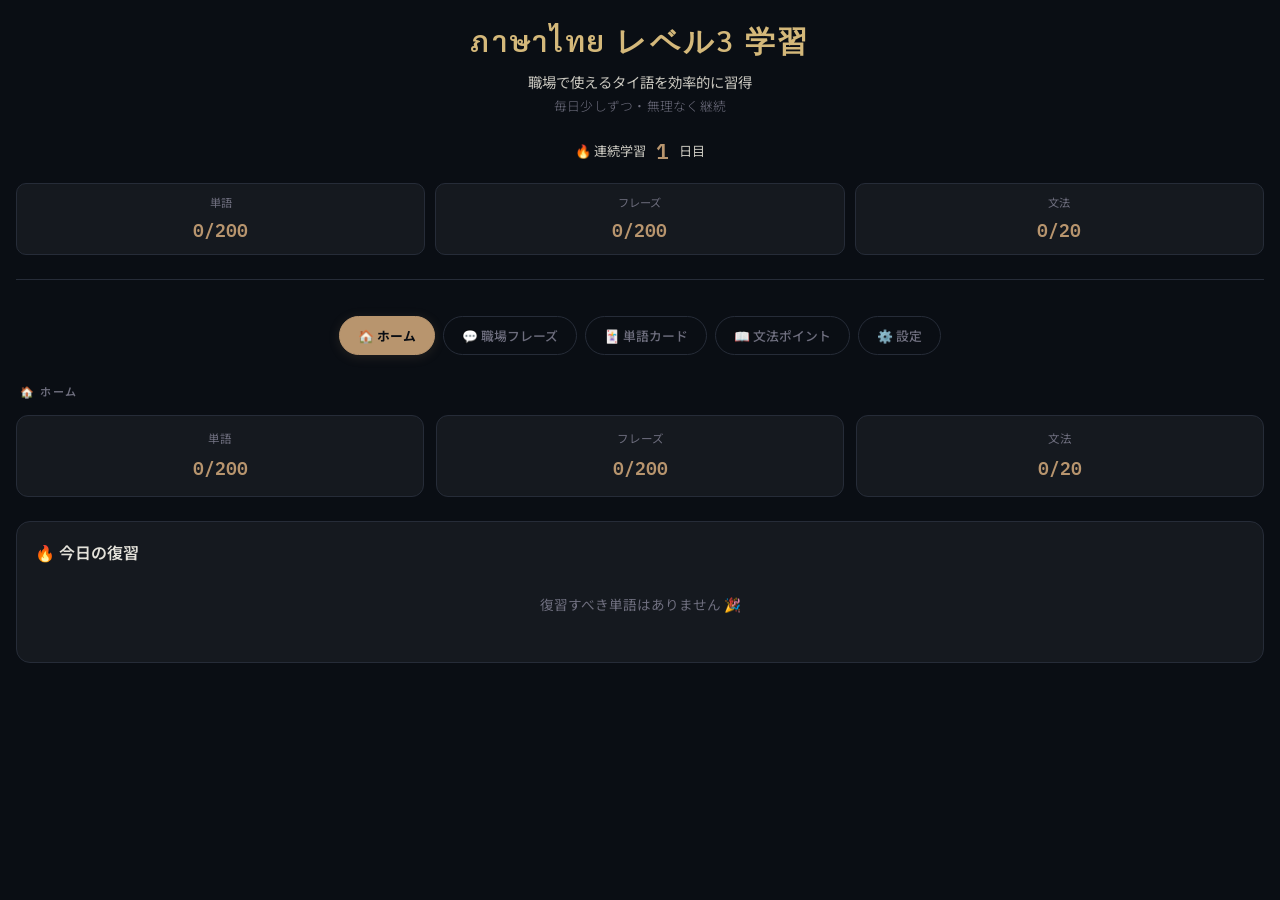
==== advanced.html @ b774c5ae "SRS（間隔反復）機能追加" ====
<!DOCTYPE html>
<html lang="ja">
<head>
<meta charset="UTF-8">
<meta name="viewport" content="width=device-width, initial-scale=1.0">
<title>タイ語学習ダッシュボード - Level 3対策</title>
<meta name="theme-color" content="#0a0e14">
<meta name="mobile-web-app-capable" content="yes">
<meta name="apple-mobile-web-app-capable" content="yes">
<meta name="apple-mobile-web-app-status-bar-style" content="black-translucent">
<meta name="apple-mobile-web-app-title" content="タイ語学習">
<link rel="apple-touch-icon" href="data:image/svg+xml,<svg xmlns='http://www.w3.org/2000/svg' viewBox='0 0 100 100'><rect width='100' height='100' rx='20' fill='%230a0e14'/><text y='.9em' font-size='80' x='10'>🇹🇭</text></svg>">
<link href="https://fonts.googleapis.com/css2?family=Sarabun:wght@300;400;600&family=Noto+Sans+JP:wght@300;400;500;700&family=IBM+Plex+Mono:wght@400;600&display=swap" rel="stylesheet">
<style>
  :root {
    --bg: #0a0e14;
    --surface: #15191f;
    --surface2: #1d2229;
    --surface3: #252b35;
    --accent: #b8956e;
    --accent2: #6ea8b8;
    --thai: #d4b87a;
    --green: #5eb88a;
    --red: #b86e7e;
    --text: #e4e2da;
    --text-dim: #c8c6be;
    --muted: #6e6e7e;
    --border: #262c38;
    --glow: rgba(184, 149, 110, 0.15);
  }

  * { margin: 0; padding: 0; box-sizing: border-box; }

  body {
    background: var(--bg);
    color: var(--text);
    font-family: 'Noto Sans JP', sans-serif;
    min-height: 100vh;
    padding: 20px 16px 60px;
    opacity: 0;
    animation: fadeIn 0.6s ease forwards;
  }

  @keyframes fadeIn {
    to { opacity: 1; }
  }

  .header {
    text-align: center;
    margin-bottom: 36px;
    padding-bottom: 24px;
    border-bottom: 1px solid var(--border);
    animation: slideDown 0.5s ease;
  }

  @keyframes slideDown {
    from { transform: translateY(-20px); opacity: 0; }
    to { transform: translateY(0); opacity: 1; }
  }

  .header h1 {
    font-family: 'Sarabun', sans-serif;
    font-size: 1.85rem;
    color: var(--thai);
    letter-spacing: 0.08em;
    margin-bottom: 8px;
    font-weight: 600;
  }

  .header .tagline {
    color: var(--text-dim);
    font-size: 0.9rem;
    font-weight: 400;
    margin-bottom: 4px;
  }

  .header .subtitle {
    color: var(--muted);
    font-size: 0.8rem;
    font-weight: 300;
    letter-spacing: 0.02em;
  }

  .streak-bar {
    display: flex;
    align-items: center;
    justify-content: center;
    gap: 10px;
    margin: 18px 0 0;
    font-size: 0.82rem;
    color: var(--text-dim);
  }

  .streak-count {
    font-family: 'IBM Plex Mono', monospace;
    font-size: 1.3rem;
    color: var(--accent);
    font-weight: 600;
  }

  .tabs {
    display: flex;
    gap: 8px;
    justify-content: center;
    margin-bottom: 28px;
    flex-wrap: wrap;
    animation: fadeIn 0.6s ease 0.2s backwards;
  }

  .tab {
    padding: 9px 18px;
    border-radius: 22px;
    border: 1px solid var(--border);
    background: transparent;
    color: var(--muted);
    cursor: pointer;
    font-family: 'Noto Sans JP', sans-serif;
    font-size: 0.8rem;
    font-weight: 500;
    transition: all 0.25s cubic-bezier(0.4, 0, 0.2, 1);
  }

  .tab.active {
    background: var(--accent);
    color: var(--bg);
    border-color: var(--accent);
    font-weight: 700;
    box-shadow: 0 2px 12px var(--glow);
  }

  .tab:hover:not(.active) {
    border-color: var(--accent);
    color: var(--text);
    background: rgba(184, 149, 110, 0.05);
  }

  .section { 
    display: none;
    animation: fadeSlideUp 0.4s ease;
  }
  
  .section.active { display: block; }

  @keyframes fadeSlideUp {
    from { transform: translateY(10px); opacity: 0; }
    to { transform: translateY(0); opacity: 1; }
  }

  /* MODE SWITCHER */
  .mode-switcher {
    display: flex;
    gap: 8px;
    justify-content: center;
    margin-bottom: 20px;
  }

  .mode-btn {
    padding: 8px 20px;
    border-radius: 18px;
    border: 1px solid var(--border);
    background: transparent;
    color: var(--muted);
    cursor: pointer;
    font-size: 0.8rem;
    font-weight: 500;
    transition: all 0.25s;
  }

  .mode-btn.active {
    background: var(--accent2);
    color: var(--bg);
    border-color: var(--accent2);
    font-weight: 700;
  }

  /* DAILY CHECKLIST */
  .checklist-grid {
    display: grid;
    gap: 11px;
  }

  .check-item {
    background: var(--surface);
    border: 1px solid var(--border);
    border-radius: 14px;
    padding: 15px 18px;
    display: flex;
    align-items: center;
    gap: 14px;
    cursor: pointer;
    transition: all 0.25s cubic-bezier(0.4, 0, 0.2, 1);
  }

  .check-item:hover { 
    border-color: var(--accent2); 
    transform: translateY(-1px);
    box-shadow: 0 4px 16px rgba(0,0,0,0.2);
  }

  .check-item.done {
    border-color: var(--green);
    background: rgba(94, 184, 138, 0.06);
  }

  .checkbox {
    width: 22px;
    height: 22px;
    border-radius: 6px;
    border: 2px solid var(--muted);
    display: flex;
    align-items: center;
    justify-content: center;
    flex-shrink: 0;
    font-size: 13px;
    transition: all 0.2s;
  }

  .check-item.done .checkbox {
    background: var(--green);
    border-color: var(--green);
    color: var(--bg);
  }

  .check-label {
    flex: 1;
  }

  .check-label .main { 
    font-size: 0.92rem; 
    margin-bottom: 3px;
    font-weight: 500;
  }
  
  .check-label .sub { 
    font-size: 0.74rem; 
    color: var(--muted); 
    line-height: 1.4;
  }

  .check-time {
    font-family: 'IBM Plex Mono', monospace;
    font-size: 0.72rem;
    color: var(--muted);
    background: var(--surface2);
    padding: 4px 9px;
    border-radius: 10px;
  }

  .progress-summary {
    background: var(--surface);
    border: 1px solid var(--border);
    border-radius: 14px;
    padding: 18px 20px;
    margin-top: 18px;
    display: flex;
    align-items: center;
    gap: 16px;
  }

  .progress-bar-wrap {
    flex: 1;
    height: 7px;
    background: var(--surface2);
    border-radius: 4px;
    overflow: hidden;
  }

  .progress-bar {
    height: 100%;
    background: linear-gradient(90deg, var(--green), var(--accent2));
    border-radius: 4px;
    transition: width 0.5s cubic-bezier(0.4, 0, 0.2, 1);
  }

  .progress-text {
    font-family: 'IBM Plex Mono', monospace;
    font-size: 0.84rem;
    color: var(--accent);
    white-space: nowrap;
    font-weight: 600;
  }

  /* VOCAB FLASHCARD */
  .flashcard-area {
    display: flex;
    flex-direction: column;
    align-items: center;
    gap: 22px;
  }

  .category-select {
    display: flex;
    gap: 8px;
    flex-wrap: wrap;
    justify-content: center;
  }

  .cat-btn {
    padding: 7px 15px;
    border-radius: 18px;
    border: 1px solid var(--border);
    background: transparent;
    color: var(--muted);
    cursor: pointer;
    font-size: 0.77rem;
    font-family: 'Noto Sans JP', sans-serif;
    font-weight: 500;
    transition: all 0.25s;
  }

  .cat-btn.active {
    background: var(--surface2);
    color: var(--thai);
    border-color: var(--thai);
    box-shadow: 0 2px 10px rgba(212, 184, 122, 0.15);
  }

  .flashcard {
    width: 100%;
    max-width: 440px;
    min-height: 220px;
    background: var(--surface);
    border: 1px solid var(--border);
    border-radius: 22px;
    display: flex;
    flex-direction: column;
    align-items: center;
    justify-content: center;
    padding: 36px 30px;
    cursor: pointer;
    text-align: center;
    transition: all 0.3s cubic-bezier(0.4, 0, 0.2, 1);
    position: relative;
    user-select: none;
  }

  .flashcard:hover { 
    transform: translateY(-3px); 
    border-color: var(--accent2);
    box-shadow: 0 8px 24px rgba(0,0,0,0.25);
  }

  .flashcard .thai-word {
    font-family: 'Sarabun', sans-serif;
    font-size: 2.5rem;
    color: var(--thai);
    margin-bottom: 10px;
    line-height: 1.25;
    font-weight: 600;
  }

  .flashcard .romanji {
    font-size: 0.84rem;
    color: var(--muted);
    margin-bottom: 6px;
    font-style: italic;
  }

  .flashcard .meaning {
    font-size: 1.12rem;
    color: var(--text-dim);
    margin-top: 14px;
    display: none;
    font-weight: 500;
  }

  .flashcard .meaning.show { display: block; }

  .flashcard .example {
    display: none;
    font-size: 0.78rem;
    color: var(--muted);
    margin-top: 10px;
    line-height: 1.6;
    font-style: italic;
    padding: 8px 12px;
    background: var(--surface2);
    border-radius: 8px;
  }
  .flashcard .example.show { display: block; }

  .flashcard .tap-hint {
    font-size: 0.7rem;
    color: var(--muted);
    position: absolute;
    bottom: 14px;
    right: 18px;
  }

  .speaker-btn {
    position: absolute;
    top: 18px;
    right: 18px;
    background: var(--surface2);
    border: 1px solid var(--border);
    border-radius: 50%;
    width: 44px;
    height: 44px;
    font-size: 1.3rem;
    cursor: pointer;
    display: flex;
    align-items: center;
    justify-content: center;
    transition: all 0.25s;
  }

  .speaker-btn:hover {
    background: var(--accent);
    border-color: var(--accent);
    transform: scale(1.1);
  }

  .speaker-btn:active {
    transform: scale(0.95);
  }

  .phrase-card {
    cursor: default;
  }

  .phrase-card .meaning {
    display: block;
  }

  .card-counter {
    font-family: 'IBM Plex Mono', monospace;
    font-size: 0.78rem;
    color: var(--muted);
  }

  .fc-buttons {
    display: flex;
    gap: 12px;
  }

  .fc-btn {
    padding: 11px 26px;
    border-radius: 12px;
    border: none;
    font-family: 'Noto Sans JP', sans-serif;
    font-size: 0.84rem;
    cursor: pointer;
    font-weight: 600;
    transition: all 0.2s;
  }

  .fc-btn:hover { 
    opacity: 0.85;
    transform: translateY(-1px);
  }

  .fc-btn.good { background: var(--green); color: var(--bg); }
  .fc-btn.again { background: var(--surface2); color: var(--text); border: 1px solid var(--border); }
  .fc-btn.skip { background: transparent; color: var(--muted); border: 1px solid var(--border); }

  /* GRAMMAR */
  .grammar-list {
    display: grid;
    gap: 13px;
  }

  .grammar-card {
    background: var(--surface);
    border: 1px solid var(--border);
    border-radius: 16px;
    overflow: hidden;
    transition: all 0.25s;
  }

  .grammar-card:hover {
    border-color: var(--accent2);
    box-shadow: 0 4px 16px rgba(0,0,0,0.15);
  }

  .grammar-header {
    padding: 15px 19px;
    display: flex;
    align-items: center;
    gap: 12px;
    cursor: pointer;
    transition: background 0.2s;
  }

  .grammar-header:hover { background: var(--surface2); }

  .grammar-tag {
    font-size: 0.68rem;
    padding: 4px 9px;
    border-radius: 9px;
    background: var(--surface2);
    color: var(--accent2);
    font-family: 'IBM Plex Mono', monospace;
    white-space: nowrap;
    font-weight: 600;
  }

  .grammar-title { 
    flex: 1; 
    font-size: 0.9rem;
    font-weight: 500;
  }

  .grammar-body {
    display: none;
    padding: 0 19px 19px;
    border-top: 1px solid var(--border);
  }

  .grammar-body.open { display: block; }

  .example-box {
    margin-top: 15px;
    background: var(--surface2);
    border-radius: 12px;
    padding: 15px;
  }

  .example-box .thai {
    font-family: 'Sarabun', sans-serif;
    font-size: 1.18rem;
    color: var(--thai);
    margin-bottom: 5px;
    font-weight: 500;
  }

  .example-box .romaji { 
    font-size: 0.76rem; 
    color: var(--muted); 
    margin-bottom: 7px; 
  }
  
  .example-box .jp { 
    font-size: 0.86rem; 
    color: var(--text-dim);
    font-weight: 400;
  }

  .pattern-box {
    margin-top: 13px;
    padding: 11px 15px;
    border-left: 3px solid var(--accent);
    font-size: 0.81rem;
    color: var(--muted);
    line-height: 1.65;
    background: rgba(184, 149, 110, 0.03);
  }

  /* WEEKLY PLAN */
  .week-grid {
    display: grid;
    gap: 11px;
  }

  .day-row {
    background: var(--surface);
    border: 1px solid var(--border);
    border-radius: 14px;
    padding: 15px 17px;
    display: flex;
    align-items: flex-start;
    gap: 14px;
    transition: all 0.25s;
  }

  .day-row:hover {
    border-color: var(--accent2);
    transform: translateX(2px);
  }

  .day-row.today {
    border-color: var(--accent);
    background: rgba(184, 149, 110, 0.06);
    box-shadow: 0 2px 12px var(--glow);
  }

  .day-label {
    font-family: 'IBM Plex Mono', monospace;
    font-size: 0.73rem;
    color: var(--muted);
    min-width: 38px;
    margin-top: 3px;
    font-weight: 600;
  }

  .day-row.today .day-label { color: var(--accent); }

  .day-content { flex: 1; }

  .day-title {
    font-size: 0.87rem;
    font-weight: 600;
    margin-bottom: 5px;
  }

  .day-tasks {
    font-size: 0.77rem;
    color: var(--muted);
    line-height: 1.75;
  }

  .day-tasks .thai-ex {
    color: var(--thai);
    font-family: 'Sarabun', sans-serif;
    font-size: 0.86rem;
  }

  .day-time {
    font-family: 'IBM Plex Mono', monospace;
    font-size: 0.7rem;
    color: var(--muted);
    background: var(--surface2);
    padding: 4px 9px;
    border-radius: 9px;
    white-space: nowrap;
    margin-top: 3px;
  }

  .section-title {
    font-size: 0.69rem;
    text-transform: uppercase;
    letter-spacing: 0.14em;
    color: var(--muted);
    margin-bottom: 16px;
    padding-left: 4px;
    font-weight: 600;
  }

  /* TIPS */
  .tips-grid { display: grid; gap: 13px; }

  .tip-card {
    background: var(--surface);
    border: 1px solid var(--border);
    border-radius: 16px;
    padding: 18px;
    display: flex;
    gap: 15px;
    align-items: flex-start;
    transition: all 0.25s;
  }

  .tip-card:hover {
    border-color: var(--accent2);
    transform: translateX(2px);
    box-shadow: 0 4px 16px rgba(0,0,0,0.15);
  }

  .tip-icon { font-size: 1.35rem; }

  .tip-title { 
    font-size: 0.88rem; 
    font-weight: 600; 
    margin-bottom: 7px; 
  }
  
  .tip-body { 
    font-size: 0.79rem; 
    color: var(--muted); 
    line-height: 1.7; 
  }
  
  .tip-body .highlight { 
    color: var(--thai); 
    font-family: 'Sarabun', sans-serif; 
    font-size: 0.93rem; 
  }

  @media (max-width: 480px) {
    body { padding: 16px 14px 56px; }
    .header h1 { font-size: 1.55rem; }
    .flashcard .thai-word { font-size: 2rem; }
    .flashcard { min-height: 200px; padding: 30px 24px; }
  }

  /* Loading state removed for smoother experience */

  /* ---- Home / SRS ---- */
  .home-progress {
    display: grid;
    grid-template-columns: repeat(3, 1fr);
    gap: 12px;
    margin-bottom: 24px;
  }

  .home-prog-item {
    background: var(--surface);
    border: 1px solid var(--border);
    border-radius: 12px;
    padding: 14px 10px;
    text-align: center;
  }

  .home-prog-label {
    font-size: 0.72rem;
    color: var(--muted);
    margin-bottom: 6px;
  }

  .home-prog-val {
    font-family: 'IBM Plex Mono', monospace;
    font-size: 1.15rem;
    color: var(--accent);
    font-weight: 600;
  }

  .srs-review-box {
    background: var(--surface);
    border: 1px solid var(--border);
    border-radius: 14px;
    padding: 18px;
  }

  .srs-title {
    font-size: 1rem;
    font-weight: 600;
    color: var(--text);
    margin-bottom: 14px;
  }

  .srs-list {
    display: flex;
    flex-direction: column;
    gap: 8px;
    margin-bottom: 14px;
    max-height: 300px;
    overflow-y: auto;
  }

  .srs-empty {
    color: var(--muted);
    font-size: 0.85rem;
    text-align: center;
    padding: 16px 0;
  }

  .srs-word-row {
    display: flex;
    align-items: center;
    justify-content: space-between;
    background: var(--surface2);
    border: 1px solid var(--border);
    border-radius: 8px;
    padding: 10px 14px;
  }

  .srs-word-thai {
    font-family: 'Sarabun', sans-serif;
    font-size: 1rem;
    color: var(--thai);
  }

  .srs-word-jp {
    font-size: 0.78rem;
    color: var(--text-dim);
  }

  .srs-overdue {
    font-size: 0.7rem;
    color: var(--red);
    background: rgba(184, 110, 126, 0.12);
    padding: 2px 8px;
    border-radius: 10px;
  }

  .srs-start-btn {
    width: 100%;
    background: var(--accent);
    color: white;
    border: none;
    border-radius: 10px;
    padding: 12px;
    font-size: 0.95rem;
    font-weight: 600;
    cursor: pointer;
    transition: opacity 0.2s;
  }

  .srs-start-btn:hover { opacity: 0.85; }

  /* ---- Settings ---- */
  .settings-list {
    display: flex;
    flex-direction: column;
    gap: 14px;
    margin-top: 16px;
  }

  .setting-item {
    display: flex;
    align-items: center;
    justify-content: space-between;
    background: var(--surface);
    border: 1px solid var(--border);
    border-radius: 12px;
    padding: 16px 18px;
  }

  .setting-label {
    font-size: 0.95rem;
    font-weight: 500;
    color: var(--text);
    margin-bottom: 4px;
  }

  .setting-desc {
    font-size: 0.78rem;
    color: var(--muted);
  }

  .toggle-switch {
    position: relative;
    display: inline-block;
    width: 50px;
    height: 26px;
    flex-shrink: 0;
  }

  .toggle-switch input { opacity: 0; width: 0; height: 0; }

  .toggle-slider {
    position: absolute;
    cursor: pointer;
    inset: 0;
    background: var(--surface3);
    border-radius: 26px;
    border: 1px solid var(--border);
    transition: 0.3s;
  }

  .toggle-slider:before {
    content: '';
    position: absolute;
    height: 18px;
    width: 18px;
    left: 3px;
    bottom: 3px;
    background: var(--muted);
    border-radius: 50%;
    transition: 0.3s;
  }

  .toggle-switch input:checked + .toggle-slider { background: var(--accent); border-color: var(--accent); }
  .toggle-switch input:checked + .toggle-slider:before { transform: translateX(24px); background: white; }

  .speed-btns {
    display: flex;
    gap: 8px;
    flex-wrap: wrap;
  }

  .speed-btn {
    background: var(--surface2);
    border: 1px solid var(--border);
    color: var(--text-dim);
    border-radius: 8px;
    padding: 8px 14px;
    font-size: 0.82rem;
    cursor: pointer;
    transition: all 0.2s;
  }

  .speed-btn:hover { border-color: var(--accent); color: var(--accent); }
  .speed-btn.active { background: var(--accent); border-color: var(--accent); color: #fff; font-weight: 600; }
</style>
</head>
<body>

<div class="header">
  <h1>ภาษาไทย レベル3 学習</h1>
  <p class="tagline">職場で使えるタイ語を効率的に習得</p>
  <p class="subtitle">毎日少しずつ・無理なく継続</p>
  <div class="streak-bar">
    <span>🔥 連続学習</span>
    <span class="streak-count" id="streakCount">1</span>
    <span>日目</span>
  </div>
  <div class="progress-overview" style="display:grid; grid-template-columns: repeat(3, 1fr); gap:10px; margin-top:16px;">
    <div class="progress-item" style="background:var(--surface); border:1px solid var(--border); border-radius:10px; padding:10px; text-align:center;">
      <div style="font-size:0.7rem; color:var(--muted); margin-bottom:4px;">単語</div>
      <div style="font-family:'IBM Plex Mono',monospace; font-size:1.1rem; color:var(--accent); font-weight:600;" id="vocabProgress">0/200</div>
    </div>
    <div class="progress-item" style="background:var(--surface); border:1px solid var(--border); border-radius:10px; padding:10px; text-align:center;">
      <div style="font-size:0.7rem; color:var(--muted); margin-bottom:4px;">フレーズ</div>
      <div style="font-family:'IBM Plex Mono',monospace; font-size:1.1rem; color:var(--accent); font-weight:600;" id="phraseProgress">0/200</div>
    </div>
    <div class="progress-item" style="background:var(--surface); border:1px solid var(--border); border-radius:10px; padding:10px; text-align:center;">
      <div style="font-size:0.7rem; color:var(--muted); margin-bottom:4px;">文法</div>
      <div style="font-family:'IBM Plex Mono',monospace; font-size:1.1rem; color:var(--accent); font-weight:600;" id="grammarProgress">0/20</div>
    </div>
  </div>
</div>

<div class="tabs">
  <button class="tab active" onclick="switchTab('home')">🏠 ホーム</button>
  <button class="tab" onclick="switchTab('phrases')">💬 職場フレーズ</button>
  <button class="tab" onclick="switchTab('vocab')">🃏 単語カード</button>
  <button class="tab" onclick="switchTab('grammar')">📖 文法ポイント</button>
  <button class="tab" onclick="switchTab('settings')">⚙️ 設定</button>
</div>

<!-- HOME -->
<div class="section active" id="home">
  <p class="section-title">🏠 ホーム</p>

  <div class="home-progress">
    <div class="home-prog-item">
      <div class="home-prog-label">単語</div>
      <div class="home-prog-val" id="homeVocabProg">0/200</div>
    </div>
    <div class="home-prog-item">
      <div class="home-prog-label">フレーズ</div>
      <div class="home-prog-val" id="homePhraseProg">0/200</div>
    </div>
    <div class="home-prog-item">
      <div class="home-prog-label">文法</div>
      <div class="home-prog-val" id="homeGrammarProg">0/20</div>
    </div>
  </div>

  <div class="srs-review-box">
    <div class="srs-title">🔥 今日の復習</div>
    <div id="srsReviewList" class="srs-list">
      <div class="srs-empty">復習すべき単語はありません 🎉</div>
    </div>
    <button class="srs-start-btn" id="srsStartBtn" onclick="startSrsReview()" style="display:none">▶ 復習開始</button>
  </div>
</div>

<!-- WORKPLACE PHRASES -->
<div class="section" id="phrases">
  <p class="section-title">職場会話フレーズ（200フレーズ・音声付き）</p>
  
  <div class="mode-switcher">
    <button class="mode-btn active" onclick="setPhraseMode('learn')">📚 学習モード</button>
    <button class="mode-btn" onclick="setPhraseMode('review')">🔄 復習モード</button>
  </div>

  <div class="flashcard-area">
    <div class="category-select">
      <button class="cat-btn active" onclick="setPhraseCategory('meeting', this)">🏭 会議</button>
      <button class="cat-btn" onclick="setPhraseCategory('instruction', this)">🔍 指示</button>
      <button class="cat-btn" onclick="setPhraseCategory('question', this)">☀️ 質問</button>
      <button class="cat-btn" onclick="setPhraseCategory('polite', this)">🙏 敬語</button>
    </div>

    <div class="flashcard phrase-card" id="phraseCard">
      <div class="thai-word" id="phraseThai">–</div>
      <button class="speaker-btn" id="speakerBtn" onclick="playAudio('phrase')">🔊</button>
      <div class="romanji" id="phraseRomaji">–</div>
      <div class="meaning show" id="phraseJP">–</div>
    </div>

    <div class="card-counter" id="phraseCounter">1 / 50</div>

    <div class="fc-buttons" id="phraseButtons">
      <button class="fc-btn skip" onclick="prevPhrase()">← 前</button>
      <button class="fc-btn again" onclick="markPhrase(false)">もう一度</button>
      <button class="fc-btn good" onclick="markPhrase(true)">覚えた ✓</button>
      <button class="fc-btn skip" onclick="nextPhrase()">次 →</button>
    </div>
  </div>
</div>

<!-- VOCAB FLASHCARD -->
<div class="section" id="vocab">
  <p class="section-title">単語フラッシュカード（200単語）</p>
  
  <div class="mode-switcher">
    <button class="mode-btn active" onclick="setVocabMode('learn')">📚 学習モード</button>
    <button class="mode-btn" onclick="setVocabMode('review')">🔄 復習モード</button>
  </div>

  <div class="flashcard-area">
    <div class="category-select">
      <button class="cat-btn active" onclick="setCategory('work', this)">🏭 職場</button>
      <button class="cat-btn" onclick="setCategory('quality', this)">🔍 品質</button>
      <button class="cat-btn" onclick="setCategory('daily', this)">☀️ 日常</button>
      <button class="cat-btn" onclick="setCategory('polite', this)">🙏 敬語</button>
    </div>

    <div class="flashcard" id="flashcard" onclick="showMeaning()">
      <button class="speaker-btn" onclick="event.stopPropagation(); playAudio('vocab')">🔊</button>
      <div class="thai-word" id="fcThai">–</div>
      <div class="romanji" id="fcRomaji">–</div>
      <div class="meaning" id="fcMeaning">–</div>
      <div class="example" id="fcExample"></div>
      <div class="tap-hint">タップして意味を表示</div>
    </div>

    <div class="card-counter" id="cardCounter">1 / 10</div>

    <div class="fc-buttons" id="fcButtons" style="display:none">
      <button class="fc-btn again" onclick="nextCard(false)">もう一度</button>
      <button class="fc-btn good" onclick="nextCard(true)">覚えた ✓</button>
    </div>
    <div id="fcNext" style="display:none">
      <button class="fc-btn skip" onclick="startCards()">もう一周する</button>
    </div>
  </div>
</div>

<!-- GRAMMAR -->
<div class="section" id="grammar">
  <p class="section-title">レベル3 文法ポイント（タップで開く）</p>
  <div class="grammar-list">

    <div class="grammar-card">
      <div class="grammar-header" onclick="toggleGrammar(this)">
        <span class="grammar-tag">使役</span>
        <span class="grammar-title">ให้ の使い方（〜させる）</span>
        <span>▾</span>
      </div>
      <div class="grammar-body">
        <div class="pattern-box">
          <strong>パターン：</strong> 主語 + ให้ + 人 + 動詞<br>
          「〜に〜させる / 〜してもらう」
        </div>
        <div class="example-box">
          <div class="thai">ผมให้เขาตรวจสอบชิ้นงานครับ</div>
          <div class="romaji">phom hai khao truat-sop chin-ngan khrap</div>
          <div class="jp">私は彼に部品を検査させました。</div>
        </div>
        <div class="example-box">
          <div class="thai">กรุณาให้ผมทราบด้วยครับ</div>
          <div class="romaji">ga-ru-na hai phom sap duay khrap</div>
          <div class="jp">ご連絡いただけますでしょうか。</div>
        </div>
      </div>
    </div>

    <div class="grammar-card">
      <div class="grammar-header" onclick="toggleGrammar(this)">
        <span class="grammar-tag">条件</span>
        <span class="grammar-title">ถ้า / หาก（もし〜なら）</span>
        <span>▾</span>
      </div>
      <div class="grammar-body">
        <div class="pattern-box">
          <strong>パターン：</strong> ถ้า/หาก + 条件 + ก็ + 結果<br>
          หาก はより書き言葉・丁寧な表現
        </div>
        <div class="example-box">
          <div class="thai">ถ้าพบข้อบกพร่อง ให้รายงานทันทีครับ</div>
          <div class="romaji">tha phop kho-bok-phroeng hai rai-ngan than-thi khrap</div>
          <div class="jp">不良を発見したら、すぐに報告してください。</div>
        </div>
        <div class="example-box">
          <div class="thai">หากมีปัญหา ผมจะช่วยครับ</div>
          <div class="romaji">hak mi pan-ha phom ja chuay khrap</div>
          <div class="jp">問題があれば、私が対応します。</div>
        </div>
      </div>
    </div>

    <div class="grammar-card">
      <div class="grammar-header" onclick="toggleGrammar(this)">
        <span class="grammar-tag">受動</span>
        <span class="grammar-title">ถูก（受け身・マイナス表現）</span>
        <span>▾</span>
      </div>
      <div class="grammar-body">
        <div class="pattern-box">
          <strong>パターン：</strong> 主語 + ถูก + 動詞<br>
          日本語の「〜された（否定的な意味合い）」に相当
        </div>
        <div class="example-box">
          <div class="thai">ชิ้นงานถูกปฏิเสธจากลูกค้าครับ</div>
          <div class="romaji">chin-ngan thuk pa-ti-set jak luk-kha khrap</div>
          <div class="jp">部品が顧客から拒否されました。</div>
        </div>
      </div>
    </div>

    <div class="grammar-card">
      <div class="grammar-header" onclick="toggleGrammar(this)">
        <span class="grammar-tag">程度</span>
        <span class="grammar-title">ค่อนข้าง / พอสมควร（わりと〜）</span>
        <span>▾</span>
      </div>
      <div class="grammar-body">
        <div class="pattern-box">
          <strong>ค่อนข้าง</strong>：わりと・かなり（やや強調）<br>
          <strong>พอสมควร</strong>：まあまあ・ほどほどに
        </div>
        <div class="example-box">
          <div class="thai">ปัญหานี้ค่อนข้างซับซ้อนครับ</div>
          <div class="romaji">pan-ha ni khon-khang sap-son khrap</div>
          <div class="jp">この問題はかなり複雑です。</div>
        </div>
        <div class="example-box">
          <div class="thai">ผลลัพธ์ดีพอสมควรครับ</div>
          <div class="romaji">phon-lap di pho-som-khuan khrap</div>
          <div class="jp">結果はまあまあ良いです。</div>
        </div>
      </div>
    </div>

    <div class="grammar-card">
      <div class="grammar-header" onclick="toggleGrammar(this)">
        <span class="grammar-tag">接続</span>
        <span class="grammar-title">นอกจากนี้ / อีกทั้ง（さらに・加えて）</span>
        <span>▾</span>
      </div>
      <div class="grammar-body">
        <div class="pattern-box">
          ビジネス文書や説明でよく使う接続詞。<br>
          <strong>นอกจากนี้</strong>：これに加えて / さらに<br>
          <strong>อีกทั้ง</strong>：また / さらには
        </div>
        <div class="example-box">
          <div class="thai">นอกจากนี้ เราต้องตรวจสอบกระบวนการด้วยครับ</div>
          <div class="romaji">nok-jak-ni rao tong truat-sop gra-buan-gan duay khrap</div>
          <div class="jp">さらに、私たちはプロセスも確認する必要があります。</div>
        </div>
      </div>
    </div>

  </div>
</div>

<!-- SETTINGS -->
<div class="section" id="settings">
  <p class="section-title">⚙️ 設定</p>
  <div class="settings-list">

    <div class="setting-item">
      <div class="setting-info">
        <div class="setting-label">🔊 音声自動再生</div>
        <div class="setting-desc">カード表示時に自動で音声を再生します</div>
      </div>
      <label class="toggle-switch">
        <input type="checkbox" id="autoPlayToggle" onchange="toggleAutoPlay(this.checked)">
        <span class="toggle-slider"></span>
      </label>
    </div>

    <div class="setting-item" style="flex-direction:column; align-items:flex-start; gap:12px;">
      <div class="setting-info">
        <div class="setting-label">⏩ 音声速度</div>
        <div class="setting-desc">読み上げ速度を選択してください</div>
      </div>
      <div class="speed-btns" id="speedBtns">
        <button class="speed-btn" onclick="setSpeechRate(0.5, this)">🐢 0.5x（ゆっくり）</button>
        <button class="speed-btn active" onclick="setSpeechRate(0.8, this)">▶ 0.8x（標準）</button>
        <button class="speed-btn" onclick="setSpeechRate(1.0, this)">🐇 1.0x（速い）</button>
      </div>
    </div>

  </div>
</div>

<script>
function playAudio(type) {
  const text = type === 'phrase' ? 
    document.getElementById('phraseThai').textContent :
    document.getElementById('fcThai').textContent;
  
  if (text === '–' || text.includes('🎉')) return;
  
  if ('speechSynthesis' in window) {
    window.speechSynthesis.cancel();
    const utterance = new SpeechSynthesisUtterance(text);
    utterance.lang = 'th-TH';
    utterance.rate = speechRate;
    window.speechSynthesis.speak(utterance);
  }
}

// ================================
// SETTINGS: AUTO PLAY & SPEECH RATE
// ================================
let autoPlayAudio = localStorage.getItem('autoPlayAudio') === 'true';
let speechRate = parseFloat(localStorage.getItem('speechRate') || '0.8');

function setSpeechRate(rate, btn) {
  speechRate = rate;
  localStorage.setItem('speechRate', rate);
  document.querySelectorAll('.speed-btn').forEach(b => b.classList.remove('active'));
  btn.classList.add('active');
}

function toggleAutoPlay(val) {
  autoPlayAudio = val;
  localStorage.setItem('autoPlayAudio', val);
}

// Init settings UI on load
document.addEventListener('DOMContentLoaded', function() {
  const toggle = document.getElementById('autoPlayToggle');
  if (toggle) toggle.checked = autoPlayAudio;
  // Init speed buttons
  const rateMap = { 0.5: 0, 0.8: 1, 1.0: 2 };
  const btns = document.querySelectorAll('.speed-btn');
  btns.forEach(b => b.classList.remove('active'));
  const idx = rateMap[speechRate] ?? 1;
  if (btns[idx]) btns[idx].classList.add('active');
});

// ================================
// PROGRESS TRACKING
// ================================
function loadProgress() {
  const saved = localStorage.getItem('thaiLearningProgress');
  if (saved) return JSON.parse(saved);
  return { vocabLearned: {}, phrasesLearned: {}, grammarLearned: {} };
}

function saveProgress() {
  localStorage.setItem('thaiLearningProgress', JSON.stringify(progress));
  updateProgressDisplay();
}

let progress = loadProgress();

function updateProgressDisplay() {
  const vocabCount = Object.keys(progress.vocabLearned).filter(k => progress.vocabLearned[k]).length;
  const phraseCount = Object.keys(progress.phrasesLearned).filter(k => progress.phrasesLearned[k]).length;
  const grammarCount = Object.keys(progress.grammarLearned).filter(k => progress.grammarLearned[k]).length;
  
  document.getElementById('vocabProgress').textContent = vocabCount + '/200';
  document.getElementById('phraseProgress').textContent = phraseCount + '/200';
  document.getElementById('grammarProgress').textContent = grammarCount + '/20';
}

// ---- Tabs ----
function switchTab(tab, fromCode) {
  document.querySelectorAll('.section').forEach(s => s.classList.remove('active'));
  document.querySelectorAll('.tab').forEach(t => t.classList.remove('active'));
  document.getElementById(tab).classList.add('active');
  if (!fromCode && event && event.target) {
    event.target.classList.add('active');
  } else {
    // コードから呼ばれた場合、対応するタブボタンをアクティブに
    document.querySelectorAll('.tab').forEach(t => {
      if (t.getAttribute('onclick') && t.getAttribute('onclick').includes("'" + tab + "'")) {
        t.classList.add('active');
      }
    });
  }
  if (tab === 'home') renderHomeScreen();
}

// ---- Checklist ----
function toggleCheck(el) {
  el.classList.toggle('done');
  updateProgress();
}

function updateProgress() {
  const items = document.querySelectorAll('.check-item');
  const done = document.querySelectorAll('.check-item.done').length;
  const pct = Math.round((done / items.length) * 100);
  document.getElementById('progressBar').style.width = pct + '%';
  document.getElementById('progressText').textContent = done + ' / ' + items.length;
}

// ---- Streak ----
document.getElementById('streakCount').textContent = '1';

// ---- Vocab ----
const vocabData = {
  work: [
    { thai: 'ตรวจสอบ', romaji: 'truat-sop', jp: '検査する・確認する', example: 'ผมจะตรวจสอบชิ้นงานครับ（部品を検査します）' },
    { thai: 'รายงาน', romaji: 'rai-ngan', jp: '報告する / 報告書', example: 'ส่งรายงานให้ผู้จัดการครับ（マネージャーに報告書を提出します）' },
    { thai: 'แก้ไข', romaji: 'gae-khai', jp: '修正する・直す', example: 'ต้องแก้ไขข้อบกพร่องนี้ครับ（この欠陥を修正する必要があります）' },
    { thai: 'กระบวนการ', romaji: 'gra-buan-gan', jp: 'プロセス・工程', example: 'ปรับปรุงกระบวนการผลิตครับ（生産プロセスを改善します）' },
    { thai: 'ประสิทธิภาพ', romaji: 'pra-sit-thi-phap', jp: '効率・パフォーマンス', example: 'เพิ่มประสิทธิภาพการทำงานครับ（作業効率を上げます）' },
    { thai: 'มอบหมาย', romaji: 'mop-mai', jp: '割り当てる・委任する', example: 'ผู้จัดการมอบหมายงานนี้ให้ผมครับ（マネージャーがこの仕事を私に割り当てました）' },
    { thai: 'กำหนดการ', romaji: 'gam-not-gan', jp: 'スケジュール・日程', example: 'ตรวจสอบกำหนดการวันนี้ครับ（今日のスケジュールを確認します）' },
    { thai: 'ดำเนินการ', romaji: 'dam-noen-gan', jp: '実施する・進める', example: 'กำลังดำเนินการอยู่ครับ（現在進行中です）' },
    { thai: 'เอกสาร', romaji: 'ek-ga-san', jp: '書類・ドキュメント', example: 'เตรียมเอกสารให้พร้อมครับ（書類を準備します）' },
    { thai: 'ประชุม', romaji: 'pra-chum', jp: '会議する / 会議', example: 'ประชุมเริ่มตอน 9 โมงครับ（会議は9時に始まります）' },
    { thai: 'ผลิต', romaji: 'pha-lit', jp: '生産する', example: 'โรงงานนี้ผลิตชิ้นส่วนรถยนต์ครับ（この工場は自動車部品を生産します）' },
    { thai: 'วัตถุดิบ', romaji: 'wat-thu-dip', jp: '原材料', example: 'วัตถุดิบหมดแล้วครับ（原材料が切れました）' },
    { thai: 'คลังสินค้า', romaji: 'khlang-sin-kha', jp: '倉庫', example: 'เก็บของในคลังสินค้าครับ（倉庫に保管します）' },
    { thai: 'ส่งออก', romaji: 'song-ok', jp: '輸出する', example: 'บริษัทนี้ส่งออกสินค้าไปญี่ปุ่นครับ（この会社は日本に輸出します）' },
    { thai: 'นำเข้า', romaji: 'nam-khao', jp: '輸入する', example: 'นำเข้าวัตถุดิบจากต่างประเทศครับ（海外から原材料を輸入します）' },
    { thai: 'ผู้จัดการ', romaji: 'phu-jat-gan', jp: '管理者・マネージャー', example: 'ผู้จัดการอนุมัติแผนนี้แล้วครับ（マネージャーはこの計画を承認しました）' },
    { thai: 'พนักงาน', romaji: 'pha-nak-ngan', jp: '従業員', example: 'พนักงานทุกคนต้องสวมหน้ากากครับ（全従業員はマスクを着用する必要があります）' },
    { thai: 'เงินเดือน', romaji: 'ngoen-duean', jp: '給料', example: 'รับเงินเดือนวันที่ 25 ทุกเดือนครับ（毎月25日に給料を受け取ります）' },
    { thai: 'โบนัส', romaji: 'bo-nas', jp: 'ボーナス', example: 'ได้รับโบนัสสิ้นปีครับ（年末ボーナスをもらいます）' },
    { thai: 'วันหยุด', romaji: 'wan-yut', jp: '休日', example: 'พรุ่งนี้เป็นวันหยุดนักขัตฤกษ์ครับ（明日は祝日です）' },
    { thai: 'ลาป่วย', romaji: 'la-puay', jp: '病欠する', example: 'วันนี้ขอลาป่วยครับ（今日は病欠します）' },
    { thai: 'ลากิจ', romaji: 'la-kit', jp: '私用で休む', example: 'ขอลากิจไปธุระส่วนตัวครับ（私用で休みを取ります）' },
    { thai: 'ทำงานล่วงเวลา', romaji: 'tham-ngan-luang-wela', jp: '残業する', example: 'ต้องทำงานล่วงเวลาคืนนี้ครับ（今夜は残業する必要があります）' },
    { thai: 'ประกันสังคม', romaji: 'pra-gan-sang-khom', jp: '社会保険', example: 'ส่งเงินประกันสังคมทุกเดือนครับ（毎月社会保険料を納めます）' },
    { thai: 'สัญญา', romaji: 'san-ya', jp: '契約', example: 'เซ็นสัญญาจ้างงานแล้วครับ（雇用契約にサインしました）' },
    { thai: 'บริษัท', romaji: 'bo-ri-sat', jp: '会社', example: 'บริษัทนี้ตั้งอยู่ในนิคมอุตสาหกรรมครับ（この会社は工業団地にあります）' },
    { thai: 'โรงงาน', romaji: 'rong-ngan', jp: '工場', example: 'โรงงานเปิดตลอด 24 ชั่วโมงครับ（工場は24時間稼働しています）' },
    { thai: 'แผนก', romaji: 'pha-naek', jp: '部門・部署', example: 'ผมอยู่แผนกควบคุมคุณภาพครับ（私は品質管理部門にいます）' },
    { thai: 'ตำแหน่ง', romaji: 'tam-naeng', jp: '役職・ポジション', example: 'ตำแหน่งของผมคือหัวหน้างานครับ（私の役職は現場リーダーです）' },
    { thai: 'หัวหน้า', romaji: 'hua-na', jp: '上司・リーダー', example: 'หัวหน้าสั่งให้หยุดสายการผลิตครับ（上司が生産ラインを止めるよう指示しました）' },
    { thai: 'ผู้ใต้บังคับบัญชา', romaji: 'phu-tai-bang-khap-ban-cha', jp: '部下', example: 'ผู้ใต้บังคับบัญชาทำงานเก่งมากครับ（部下はとても優秀です）' },
    { thai: 'ทีมงาน', romaji: 'thim-ngan', jp: 'チーム', example: 'ทีมงานร่วมมือกันดีมากครับ（チームの連携がとてもいいです）' },
    { thai: 'โครงการ', romaji: 'khrong-gan', jp: 'プロジェクト', example: 'โครงการนี้เสร็จสิ้นในเดือนหน้าครับ（このプロジェクトは来月完了します）' },
    { thai: 'เป้าหมาย', romaji: 'pao-mai', jp: '目標', example: 'เป้าหมายการผลิตวันนี้คือ 1,000 ชิ้นครับ（今日の生産目標は1,000個です）' },
    { thai: 'ผลงาน', romaji: 'phon-ngan', jp: '成果・実績', example: 'ผลงานของทีมดีขึ้นมากครับ（チームの実績が大幅に向上しました）' },
    { thai: 'ประเมินผล', romaji: 'pra-moem-phon', jp: '評価する', example: 'ประเมินผลการทำงานทุกปีครับ（毎年業績評価を行います）' },
    { thai: 'อบรม', romaji: 'op-rom', jp: '研修・トレーニング', example: 'พนักงานใหม่ต้องเข้ารับการอบรมครับ（新入社員は研修を受ける必要があります）' },
    { thai: 'พัฒนา', romaji: 'phat-tha-na', jp: '開発する・育成する', example: 'พัฒนาทักษะภาษาไทยทุกวันครับ（毎日タイ語スキルを磨いています）' },
    { thai: 'ลูกค้า', romaji: 'luk-kha', jp: '顧客', example: 'ลูกค้าร้องเรียนเรื่องคุณภาพครับ（顧客が品質について苦情を言っています）' },
    { thai: 'คู่ค้า', romaji: 'khu-kha', jp: '取引先', example: 'เจรจากับคู่ค้าเรื่องราคาครับ（取引先と価格交渉します）' },
    { thai: 'ผู้ส่งมอบ', romaji: 'phu-song-mop', jp: 'サプライヤー', example: 'ผู้ส่งมอบส่งของล่าช้าครับ（サプライヤーが納期遅延しました）' },
    { thai: 'ใบสั่งซื้อ', romaji: 'bai-sang-sue', jp: '発注書', example: 'ออกใบสั่งซื้อไปแล้วครับ（発注書を発行しました）' },
    { thai: 'ใบเสนอราคา', romaji: 'bai-sa-noe-ra-kha', jp: '見積書', example: 'รอใบเสนอราคาจากซัพพลายเออร์ครับ（サプライヤーからの見積書を待っています）' },
    { thai: 'ใบแจ้งหนี้', romaji: 'bai-jaeng-ni', jp: '請求書', example: 'ส่งใบแจ้งหนี้ให้ลูกค้าแล้วครับ（顧客に請求書を送りました）' },
    { thai: 'ชำระเงิน', romaji: 'cham-ra-ngoen', jp: '支払う', example: 'ชำระเงินภายใน 30 วันครับ（30日以内に支払います）' },
    { thai: 'เครดิต', romaji: 'khre-dit', jp: '信用・掛け', example: 'ลูกค้ามีเครดิตดีครับ（顧客は信用が良好です）' },
    { thai: 'กำไร', romaji: 'gam-rai', jp: '利益', example: 'กำไรไตรมาสนี้เพิ่มขึ้นครับ（今四半期の利益が増加しました）' },
    { thai: 'ขาดทุน', romaji: 'khat-thun', jp: '損失', example: 'ปีที่แล้วบริษัทขาดทุนครับ（昨年会社は損失を出しました）' },
    { thai: 'งบประมาณ', romaji: 'ngop-pra-man', jp: '予算', example: 'งบประมาณปีนี้ถูกอนุมัติแล้วครับ（今年の予算が承認されました）' },
    { thai: 'ค่าใช้จ่าย', romaji: 'kha-chai-jai', jp: '経費・支出', example: 'ลดค่าใช้จ่ายในการผลิตครับ（製造コストを削減します）' }
  ],
  quality: [
    { thai: 'ข้อบกพร่อง', romaji: 'kho-bok-phroeng', jp: '不良・欠陥', example: 'พบข้อบกพร่องในชิ้นงานครับ（部品に欠陥が見つかりました）' },
    { thai: 'มาตรฐาน', romaji: 'mat-tra-than', jp: '基準・スタンダード', example: 'ชิ้นงานนี้ไม่ได้มาตรฐานครับ（この部品は基準を満たしていません）' },
    { thai: 'ปฏิเสธ', romaji: 'pa-ti-set', jp: '拒否する・却下する', example: 'ปฏิเสธชิ้นงานที่บกพร่องทั้งหมดครับ（欠陥品をすべて却下します）' },
    { thai: 'สาเหตุ', romaji: 'sa-het', jp: '原因', example: 'ต้องหาสาเหตุของปัญหาครับ（問題の原因を探る必要があります）' },
    { thai: 'แก้ไขปัญหา', romaji: 'gae-khai-pan-ha', jp: '問題を解決する', example: 'แก้ไขปัญหาเครื่องจักรได้แล้วครับ（機械の問題を解決しました）' },
    { thai: 'ผลการตรวจ', romaji: 'phon-gan-truat', jp: '検査結果', example: 'ผลการตรวจชิ้นงานผ่านทั้งหมดครับ（部品の検査結果は全合格です）' },
    { thai: 'ควบคุม', romaji: 'khuap-khum', jp: '管理する・コントロールする', example: 'ควบคุมคุณภาพการผลิตอย่างเข้มงวดครับ（生産品質を厳格に管理します）' },
    { thai: 'ปรับปรุง', romaji: 'prap-prung', jp: '改善する', example: 'ปรับปรุงกระบวนการเพื่อลดของเสียครับ（不良品削減のためプロセスを改善します）' },
    { thai: 'ชิ้นงาน', romaji: 'chin-ngan', jp: '部品・ワーク', example: 'ชิ้นงานทุกชิ้นต้องผ่านการตรวจสอบครับ（全部品は検査を通過する必要があります）' },
    { thai: 'ผ่านการตรวจ', romaji: 'phan-gan-truat', jp: '検査合格', example: 'ชิ้นงานล็อตนี้ผ่านการตรวจแล้วครับ（このロットの部品は検査合格しました）' },
    { thai: 'คุณภาพ', romaji: 'khun-na-phap', jp: '品質', example: 'คุณภาพสินค้าต้องดีที่สุดครับ（製品品質は最高でなければなりません）' },
    { thai: 'ตรวจสอบคุณภาพ', romaji: 'truat-sop-khun-na-phap', jp: '品質検査', example: 'ตรวจสอบคุณภาพทุกวันก่อนส่งครับ（出荷前に毎日品質検査します）' },
    { thai: 'รับประกัน', romaji: 'rap-pra-gan', jp: '保証する', example: 'สินค้านี้รับประกัน 1 ปีครับ（この製品は1年保証です）' },
    { thai: 'ของเสีย', romaji: 'khong-sia', jp: '不良品・廃棄物', example: 'อัตราของเสียลดลงเหลือ 2% ครับ（不良率が2%まで下がりました）' },
    { thai: 'แยกของเสีย', romaji: 'yaek-khong-sia', jp: '不良品を分ける', example: 'แยกของเสียออกจากสายการผลิตครับ（生産ラインから不良品を分けます）' },
    { thai: 'เกณฑ์', romaji: 'ken', jp: '基準・条件', example: 'กำหนดเกณฑ์การตรวจสอบใหม่ครับ（新しい検査基準を設定します）' },
    { thai: 'ผ่านเกณฑ์', romaji: 'phan-ken', jp: '基準を満たす', example: 'ชิ้นงานนี้ผ่านเกณฑ์แล้วครับ（この部品は基準を満たしました）' },
    { thai: 'ไม่ผ่านเกณฑ์', romaji: 'mai-phan-ken', jp: '基準未達', example: 'ชิ้นงาน 5 ชิ้นไม่ผ่านเกณฑ์ครับ（部品5個が基準未達です）' },
    { thai: 'ตัวอย่าง', romaji: 'tua-yang', jp: 'サンプル', example: 'เอาตัวอย่างไปตรวจสอบในห้องแล็บครับ（サンプルを検査室に持って行きます）' },
    { thai: 'ทดสอบ', romaji: 'thot-sop', jp: 'テストする', example: 'ทดสอบเครื่องจักรก่อนใช้งานครับ（使用前に機械をテストします）' },
    { thai: 'วิเคราะห์', romaji: 'wi-khro', jp: '分析する', example: 'วิเคราะห์ข้อมูลการผลิตรายวันครับ（毎日の生産データを分析します）' },
    { thai: 'วัด', romaji: 'wat', jp: '測定する', example: 'วัดขนาดชิ้นงานด้วยไมโครมิเตอร์ครับ（マイクロメーターで部品の寸法を測定します）' },
    { thai: 'ชั่ง', romaji: 'chang', jp: '重さを測る', example: 'ชั่งน้ำหนักสินค้าก่อนบรรจุครับ（梱包前に重さを測ります）' },
    { thai: 'นับ', romaji: 'nap', jp: '数える', example: 'นับจำนวนชิ้นงานในกล่องครับ（箱の中の部品数を数えます）' },
    { thai: 'ตรวจนับ', romaji: 'truat-nap', jp: '点検・棚卸し', example: 'ตรวจนับสต็อกทุกสิ้นเดือนครับ（毎月末に棚卸しします）' },
    { thai: 'บันทึก', romaji: 'ban-thuek', jp: '記録する', example: 'บันทึกผลการตรวจสอบในระบบครับ（システムに検査結果を記録します）' },
    { thai: 'รายงานผล', romaji: 'rai-ngan-phon', jp: '結果報告', example: 'รายงานผลการตรวจสอบให้ผู้จัดการทราบครับ（マネージャーに検査結果を報告します）' },
    { thai: 'เอกสารคุณภาพ', romaji: 'ek-ga-san-khun-na-phap', jp: '品質文書', example: 'จัดทำเอกสารคุณภาพให้ครบถ้วนครับ（品質文書を完備します）' },
    { thai: 'ใบรับรอง', romaji: 'bai-rap-rong', jp: '証明書', example: 'ต้องมีใบรับรองคุณภาพก่อนส่งออกครับ（輸出前に品質証明書が必要です）' },
    { thai: 'ISO', romaji: 'ai-so', jp: 'ISO（品質規格）', example: 'โรงงานนี้ได้รับการรับรอง ISO 9001 ครับ（この工場はISO9001を取得しています）' },
    { thai: 'ตรวจสอบภายใน', romaji: 'truat-sop-phai-nai', jp: '内部監査', example: 'ตรวจสอบภายในประจำปีเสร็จสิ้นแล้วครับ（年次内部監査が完了しました）' },
    { thai: 'ตรวจสอบภายนอก', romaji: 'truat-sop-phai-nok', jp: '外部監査', example: 'ทีมตรวจสอบภายนอกมาเยี่ยมโรงงานครับ（外部監査チームが工場を訪問します）' },
    { thai: 'ไม่เป็นไปตามมาตรฐาน', romaji: 'mai-pen-pai-tam-mat-tra-than', jp: '基準不適合', example: 'รายงานสิ่งที่ไม่เป็นไปตามมาตรฐานทันทีครับ（基準不適合事項をすぐに報告してください）' },
    { thai: 'แก้ไขทันที', romaji: 'gae-khai-than-thi', jp: 'すぐに修正', example: 'พบปัญหาต้องแก้ไขทันทีครับ（問題を発見したらすぐに修正します）' },
    { thai: 'ป้องกัน', romaji: 'pong-gan', jp: '予防する', example: 'ป้องกันข้อบกพร่องด้วยการตรวจสอบครับ（検査で欠陥を予防します）' },
    { thai: 'มาตรการป้องกัน', romaji: 'mat-tra-gan-pong-gan', jp: '予防措置', example: 'กำหนดมาตรการป้องกันการเกิดซ้ำครับ（再発防止措置を設定します）' },
    { thai: 'ความเสี่ยง', romaji: 'khwam-siang', jp: 'リスク', example: 'ประเมินความเสี่ยงก่อนเริ่มโครงการครับ（プロジェクト開始前にリスク評価します）' },
    { thai: 'ประเมินความเสี่ยง', romaji: 'pra-moem-khwam-siang', jp: 'リスク評価', example: 'ประเมินความเสี่ยงด้านความปลอดภัยครับ（安全面のリスク評価をします）' },
    { thai: 'ปลอดภัย', romaji: 'plot-phai', jp: '安全', example: 'สภาพแวดล้อมในโรงงานต้องปลอดภัยครับ（工場内環境は安全でなければなりません）' },
    { thai: 'อันตราย', romaji: 'an-ta-rai', jp: '危険', example: 'พื้นที่นี้อันตรายครับ（この区域は危険です）' },
    { thai: 'เครื่องมือวัด', romaji: 'khruang-mu-wat', jp: '測定機器', example: 'เครื่องมือวัดต้องผ่านการสอบเทียบครับ（測定機器は校正を通過する必要があります）' },
    { thai: 'สอบเทียบ', romaji: 'sop-thiap', jp: '校正する', example: 'สอบเทียบเครื่องมือวัดทุก 6 เดือนครับ（6ヶ月ごとに測定機器を校正します）' },
    { thai: 'ความแม่นยำ', romaji: 'khwam-maen-yam', jp: '精度', example: 'ความแม่นยำในการวัดต้องสูงมากครับ（測定精度は非常に高くなければなりません）' },
    { thai: 'ความคลาดเคลื่อน', romaji: 'khwam-khlat-khluean', jp: '誤差', example: 'ความคลาดเคลื่อนต้องน้อยกว่า 0.1 มม.ครับ（誤差は0.1mm以下でなければなりません）' },
    { thai: 'ผลิตภัณฑ์', romaji: 'pha-lit-ta-phan', jp: '製品', example: 'ผลิตภัณฑ์ทุกชิ้นต้องผ่าน QC ครับ（全製品はQCを通過する必要があります）' },
    { thai: 'ผลิตภัณฑ์สำเร็จรูป', romaji: 'pha-lit-ta-phan-sam-ret-rup', jp: '完成品', example: 'ผลิตภัณฑ์สำเร็จรูปพร้อมส่งครับ（完成品が出荷準備完了です）' },
    { thai: 'กึ่งสำเร็จรูป', romaji: 'kueng-sam-ret-rup', jp: '半製品', example: 'กึ่งสำเร็จรูปรอการตรวจสอบครับ（半製品が検査待ちです）' },
    { thai: 'วัสดุ', romaji: 'wat-sa-du', jp: '材料', example: 'วัสดุที่ใช้ต้องมีคุณภาพสูงครับ（使用する材料は高品質でなければなりません）' },
    { thai: 'คัดแยก', romaji: 'khat-yaek', jp: '選別する', example: 'คัดแยกชิ้นงานที่ดีและของเสียครับ（良品と不良品を選別します）' },
    { thai: 'ตรวจรับ', romaji: 'truat-rap', jp: '受入検査', example: 'ตรวจรับวัตถุดิบก่อนเข้าคลังครับ（倉庫入庫前に原材料を受入検査します）' }
  ],
  daily: [
    { thai: 'เมื่อคืน', romaji: 'muea-khuoen', jp: '昨夜', example: 'เมื่อคืนทำงานล่วงเวลาครับ（昨夜は残業しました）' },
    { thai: 'สัปดาห์หน้า', romaji: 'sap-da na', jp: '来週', example: 'สัปดาห์หน้ามีการฝึกอบรมครับ（来週は研修があります）' },
    { thai: 'ระหว่าง', romaji: 'ra-wang', jp: '〜の間・〜中', example: 'ระหว่างประชุมห้ามใช้โทรศัพท์ครับ（会議中は電話禁止です）' },
    { thai: 'เพิ่งจะ', romaji: 'phoeng-ja', jp: 'ちょうど〜したところ', example: 'เพิ่งจะเสร็จงานครับ（ちょうど仕事を終えたところです）' },
    { thai: 'อีกนาน', romaji: 'ik nan', jp: 'もっと時間がかかる', example: 'อีกนานกว่าจะเสร็จครับ（完成まであと時間がかかります）' },
    { thai: 'เดี๋ยว', romaji: 'diao', jp: 'すぐに・ちょっと待って', example: 'เดี๋ยวผมจะไปดูให้ครับ（すぐに確認しに行きます）' },
    { thai: 'บางครั้ง', romaji: 'bang-khrang', jp: '時々', example: 'บางครั้งต้องทำงานกะดึกครับ（時々夜勤をします）' },
    { thai: 'โดยปกติ', romaji: 'doi-pa-ga-ti', jp: '通常・いつもは', example: 'โดยปกติเริ่มงาน 8 โมงเช้าครับ（通常は午前8時に仕事を始めます）' },
    { thai: 'ฉุกเฉิน', romaji: 'chuk-choeon', jp: '緊急', example: 'มีเหตุฉุกเฉินที่โรงงานครับ（工場で緊急事態が発生しました）' },
    { thai: 'สะดวก', romaji: 'sa-duak', jp: '便利な・都合がよい', example: 'วันไหนสะดวกประชุมได้บ้างครับ（いつ会議の都合がよいですか）' },
    { thai: 'เช้า', romaji: 'chao', jp: '朝', example: 'ตื่นเช้ามาทำงานตรงเวลาครับ（早起きして時間通りに出勤します）' },
    { thai: 'กลางวัน', romaji: 'klang-wan', jp: '昼', example: 'กลางวันพักทานข้าวครับ（昼は休憩して食事します）' },
    { thai: 'บ่าย', romaji: 'bai', jp: '午後', example: 'บ่ายต้องประชุมกับลูกค้าครับ（午後は顧客と会議があります）' },
    { thai: 'เย็น', romaji: 'yen', jp: '夕方', example: 'เย็นนี้มีการอบรมเพิ่มเติมครับ（今夕は追加研修があります）' },
    { thai: 'กลางคืน', romaji: 'klang-khuen', jp: '夜', example: 'กลางคืนนี้เป็นกะดึกครับ（今夜は夜勤です）' },
    { thai: 'วันนี้', romaji: 'wan-ni', jp: '今日', example: 'วันนี้มีการตรวจสอบพิเศษครับ（今日は特別検査があります）' },
    { thai: 'เมื่อวาน', romaji: 'muea-wan', jp: '昨日', example: 'เมื่อวานผลิตได้ 500 ชิ้นครับ（昨日は500個生産しました）' },
    { thai: 'พรุ่งนี้', romaji: 'phrung-ni', jp: '明日', example: 'พรุ่งนี้ส่งมอบสินค้าให้ลูกค้าครับ（明日顧客に製品を納品します）' },
    { thai: 'มะรืนนี้', romaji: 'ma-ruen-ni', jp: '明後日', example: 'มะรืนนี้หัวหน้าจะตรวจโรงงานครับ（明後日上司が工場を視察します）' },
    { thai: 'สัปดาห์นี้', romaji: 'sap-da-ni', jp: '今週', example: 'สัปดาห์นี้ต้องผลิตให้ได้ 3,000 ชิ้นครับ（今週は3,000個生産する必要があります）' },
    { thai: 'สัปดาห์ที่แล้ว', romaji: 'sap-da-thi-laeo', jp: '先週', example: 'สัปดาห์ที่แล้วประชุมหลายครั้งมากครับ（先週は会議が多かったです）' },
    { thai: 'เดือนนี้', romaji: 'duean-ni', jp: '今月', example: 'เดือนนี้ยอดผลิตเกินเป้าหมายครับ（今月は生産目標を超えました）' },
    { thai: 'เดือนหน้า', romaji: 'duean-na', jp: '来月', example: 'เดือนหน้าจะเริ่มโครงการใหม่ครับ（来月新しいプロジェクトを始めます）' },
    { thai: 'ปีนี้', romaji: 'pi-ni', jp: '今年', example: 'ปีนี้บริษัทขยายกำลังการผลิตครับ（今年会社は生産能力を拡大します）' },
    { thai: 'ปีหน้า', romaji: 'pi-na', jp: '来年', example: 'ปีหน้าจะเปิดโรงงานแห่งใหม่ครับ（来年新しい工場をオープンします）' },
    { thai: 'ตอนนี้', romaji: 'ton-ni', jp: '今', example: 'ตอนนี้เครื่องจักรเสียครับ（今機械が故障しています）' },
    { thai: 'ทันที', romaji: 'than-thi', jp: 'すぐに', example: 'แจ้งผู้จัดการทันทีครับ（すぐにマネージャーに知らせます）' },
    { thai: 'เร็วๆ', romaji: 'reo-reo', jp: '早く', example: 'ต้องทำให้เร็วๆ นี้ครับ（早くやる必要があります）' },
    { thai: 'ช้า', romaji: 'cha', jp: '遅い', example: 'งานนี้ช้ากว่าแผนครับ（この作業は計画より遅れています）' },
    { thai: 'สาย', romaji: 'sai', jp: '遅刻', example: 'วันนี้มาสายเพราะรถติดครับ（今日は渋滞で遅刻しました）' },
    { thai: 'ตรงเวลา', romaji: 'trong-wela', jp: '時間通り', example: 'ส่งงานตรงเวลาทุกครั้งครับ（毎回時間通りに仕事を提出します）' },
    { thai: 'ก่อน', romaji: 'kon', jp: '前に', example: 'ตรวจสอบก่อนเริ่มงานทุกเช้าครับ（毎朝仕事を始める前に確認します）' },
    { thai: 'หลัง', romaji: 'lang', jp: '後に', example: 'หลังเลิกงานต้องทำความสะอาดครับ（仕事後は掃除する必要があります）' },
    { thai: 'ขณะนี้', romaji: 'kha-na-ni', jp: 'この瞬間・ただいま', example: 'ขณะนี้กำลังซ่อมเครื่องจักรครับ（ただいま機械を修理中です）' },
    { thai: 'เสมอ', romaji: 'sa-moe', jp: 'いつも', example: 'ผมเสมอมาทำงานตรงเวลาครับ（私はいつも時間通りに出勤します）' },
    { thai: 'ไม่เคย', romaji: 'mai-khoei', jp: '一度もない', example: 'ผมไม่เคยขาดงานโดยไม่แจ้งครับ（私は連絡なしに欠勤したことがありません）' },
    { thai: 'เคย', romaji: 'khoei', jp: '〜したことがある', example: 'เคยทำงานที่โรงงานชิ้นส่วนมาก่อนครับ（以前は部品工場で働いたことがあります）' },
    { thai: 'แล้ว', romaji: 'laeo', jp: 'もう〜した', example: 'ส่งรายงานให้ผู้จัดการแล้วครับ（マネージャーに報告書をすでに提出しました）' },
    { thai: 'ยัง', romaji: 'yang', jp: 'まだ', example: 'ยังแก้ไขชิ้นงานที่บกพร่องอยู่ครับ（まだ欠陥品を修正中です）' },
    { thai: 'ยังไม่', romaji: 'yang-mai', jp: 'まだ〜していない', example: 'ยังไม่ได้รับอนุมัติจากผู้จัดการครับ（マネージャーからまだ承認を受けていません）' },
    { thai: 'กำลัง', romaji: 'gam-lang', jp: '〜している（進行中）', example: 'กำลังตรวจสอบสายการผลิตครับ（生産ラインを確認中です）' },
    { thai: 'จะ', romaji: 'ja', jp: '〜する（未来）', example: 'พรุ่งนี้จะเริ่มสายการผลิตใหม่ครับ（明日新しい生産ラインを開始します）' },
    { thai: 'คง', romaji: 'khong', jp: 'たぶん', example: 'คงเสร็จทันกำหนดครับ（たぶん期日に間に合うでしょう）' },
    { thai: 'อาจจะ', romaji: 'at-ja', jp: 'おそらく', example: 'อาจจะต้องทำงานล่วงเวลาคืนนี้ครับ（今夜は残業が必要かもしれません）' },
    { thai: 'แน่นอน', romaji: 'nae-non', jp: '確実に', example: 'แน่นอนว่าจะส่งตรงเวลาครับ（確実に時間通りに納品します）' },
    { thai: 'ไม่แน่ใจ', romaji: 'mai-nae-jai', jp: '確信がない', example: 'ไม่แน่ใจว่าจะเสร็จทันหรือเปล่าครับ（間に合うかどうか確信が持てません）' },
    { thai: 'เหมือนกัน', romaji: 'muean-gan', jp: '同じ', example: 'ชิ้นงานทุกชิ้นต้องเหมือนกันครับ（全部品は同じでなければなりません）' },
    { thai: 'ต่างกัน', romaji: 'tang-gan', jp: '違う', example: 'คุณภาพสองล็อตนี้ต่างกันมากครับ（この二つのロットは品質が大きく違います）' },
    { thai: 'มากกว่า', romaji: 'mak-kwa', jp: '〜より多い', example: 'วันนี้ผลิตได้มากกว่าเป้าหมายครับ（今日は目標より多く生産しました）' },
    { thai: 'น้อยกว่า', romaji: 'noi-kwa', jp: '〜より少ない', example: 'ของเสียน้อยกว่าเดือนที่แล้วครับ（不良品が先月より少ないです）' }
  ],
  polite: [
    { thai: 'กรุณา', romaji: 'ga-ru-na', jp: '〜してください（丁寧）', example: 'กรุณาสวมอุปกรณ์ป้องกันครับ（保護具を着用してください）' },
    { thai: 'ขอโทษครับ', romaji: 'kho-thot khrap', jp: '申し訳ありません', example: 'ขอโทษครับ ที่ทำให้รอนาน（お待たせして申し訳ありません）' },
    { thai: 'รบกวน', romaji: 'rop-guan', jp: 'お手数をおかけしますが', example: 'รบกวนช่วยตรวจสอบเอกสารนี้ด้วยครับ（この書類の確認をお願いします）' },
    { thai: 'ยินดีครับ', romaji: 'yin-di khrap', jp: 'どういたしまして・喜んで', example: 'ยินดีครับ จะช่วยทันที（喜んでいただきます、すぐに手伝います）' },
    { thai: 'ได้รับทราบครับ', romaji: 'dai-rap-sap khrap', jp: '承知しました', example: 'ได้รับทราบครับ จะดำเนินการทันที（承知しました、すぐに対応します）' },
    { thai: 'ขอเรียนให้ทราบ', romaji: 'kho-rian-hai-sap', jp: 'ご報告申し上げます', example: 'ขอเรียนให้ทราบว่าการผลิตเสร็จสิ้นแล้วครับ（生産が完了したことをご報告します）' },
    { thai: 'โปรดทราบ', romaji: 'prot-sap', jp: 'ご承知おきください', example: 'โปรดทราบว่ากำหนดส่งคือพรุ่งนี้ครับ（納期は明日であることをご承知おきください）' },
    { thai: 'ขอความอนุเคราะห์', romaji: 'kho-khwam-a-nu-khro', jp: 'ご協力をお願いします', example: 'ขอความอนุเคราะห์ตรวจสอบรายงานนี้ครับ（この報告書の確認にご協力をお願いします）' },
    { thai: 'ตามที่ได้แจ้ง', romaji: 'tam-thi-dai-jaeng', jp: '以前ご連絡の通り', example: 'ตามที่ได้แจ้งไว้ การประชุมเลื่อนออกไปครับ（以前ご連絡の通り、会議が延期されました）' },
    { thai: 'สอบถามได้ครับ', romaji: 'sop-tham-dai khrap', jp: 'お気軽にお問い合わせください', example: 'หากมีข้อสงสัยสอบถามได้ครับ（ご質問があればお気軽にお問い合わせください）' },
    { thai: 'สวัสดีครับ', romaji: 'sa-wat-di khrap', jp: 'こんにちは（男性）', example: 'สวัสดีครับ ยินดีต้อนรับสู่โรงงาน（こんにちは、工場へようこそ）' },
    { thai: 'สวัสดีค่ะ', romaji: 'sa-wat-di kha', jp: 'こんにちは（女性）', example: 'สวัสดีค่ะ ยินดีให้บริการ（こんにちは、喜んでお手伝いします）' },
    { thai: 'ขอบคุณครับ', romaji: 'khop-khun khrap', jp: 'ありがとうございます（男性）', example: 'ขอบคุณครับ ที่ช่วยส่งรายงาน（報告書を提出してくれてありがとうございます）' },
    { thai: 'ขอบคุณค่ะ', romaji: 'khop-khun kha', jp: 'ありがとうございます（女性）', example: 'ขอบคุณค่ะ ที่ให้ข้อมูลมา（情報をいただきありがとうございます）' },
    { thai: 'ขอบคุณมากครับ', romaji: 'khop-khun-mak khrap', jp: '大変ありがとうございます', example: 'ขอบคุณมากครับ สำหรับความช่วยเหลือ（ご支援に大変ありがとうございます）' },
    { thai: 'ไม่เป็นไรครับ', romaji: 'mai-pen-rai khrap', jp: '大丈夫です・気にしないで', example: 'ไม่เป็นไรครับ เดี๋ยวจัดการเอง（大丈夫です、自分で対処します）' },
    { thai: 'ด้วยความเคารพ', romaji: 'duay-khwam-khao-rop', jp: '敬具', example: 'เรียนท่านผู้จัดการ ด้วยความเคารพครับ（マネージャー様、敬具）' },
    { thai: 'เรียน', romaji: 'rian', jp: '〜様（宛名）', example: 'เรียนผู้จัดการฝ่ายผลิตครับ（生産部門マネージャー様）' },
    { thai: 'ท่าน', romaji: 'than', jp: '〜様（尊敬）', example: 'ท่านผู้อำนวยการเยี่ยมชมโรงงานครับ（工場長が工場を視察します）' },
    { thai: 'คุณ', romaji: 'khun', jp: 'あなた・〜さん', example: 'คุณสมชายรับผิดชอบแผนกนี้ครับ（ソムチャイさんがこの部門を担当しています）' },
    { thai: 'เชิญ', romaji: 'chooen', jp: 'どうぞ', example: 'เชิญนั่งก่อนนะครับ（どうぞ座ってください）' },
    { thai: 'เชิญครับ', romaji: 'chooen khrap', jp: 'どうぞ（丁寧）', example: 'เชิญครับ เข้ามาได้เลย（どうぞ、入ってください）' },
    { thai: 'ขออนุญาต', romaji: 'kho-a-nu-yat', jp: '失礼します', example: 'ขออนุญาตออกไปประชุมข้างนอกครับ（外の会議に出席する失礼をします）' },
    { thai: 'ขอตัวก่อนครับ', romaji: 'kho-tua-kon khrap', jp: 'お先に失礼します', example: 'ขอตัวก่อนครับ มีนัดสำคัญ（先に失礼します、大切な約束があります）' },
    { thai: 'รอสักครู่ครับ', romaji: 'ro-sak-khru khrap', jp: '少々お待ちください', example: 'รอสักครู่ครับ กำลังตรวจสอบข้อมูล（少々お待ちください、データを確認中です）' },
    { thai: 'รออีกครู่หนึ่งครับ', romaji: 'ro-ik-khru-nueng khrap', jp: 'もう少しお待ちください', example: 'รออีกครู่หนึ่งครับ เกือบเสร็จแล้ว（もう少しお待ちください、もうすぐ終わります）' },
    { thai: 'ขอรับครับ', romaji: 'kho-rap khrap', jp: 'かしこまりました', example: 'ขอรับครับ จะทำตามคำสั่งทันที（かしこまりました、すぐに指示通りに行います）' },
    { thai: 'เข้าใจครับ', romaji: 'khao-jai khrap', jp: '理解しました', example: 'เข้าใจครับ จะดำเนินการให้ถูกต้อง（理解しました、正しく対応します）' },
    { thai: 'ไม่เข้าใจครับ', romaji: 'mai-khao-jai khrap', jp: '理解できません', example: 'ไม่เข้าใจครับ ช่วยอธิบายอีกครั้งได้ไหม（理解できません、もう一度説明していただけますか）' },
    { thai: 'ขอโทษที่ทำให้รอนานครับ', romaji: 'kho-thot-thi-tham-hai-ro-nan khrap', jp: 'お待たせして申し訳ありません', example: 'ขอโทษที่ทำให้รอนานครับ มีปัญหากับระบบ（お待たせして申し訳ありません、システムに問題がありました）' },
    { thai: 'ขอโทษที่มาสายครับ', romaji: 'kho-thot-thi-ma-sai khrap', jp: '遅刻して申し訳ありません', example: 'ขอโทษที่มาสายครับ รถติดมากครับ（遅刻して申し訳ありません、渋滞がひどかったです）' },
    { thai: 'ขอแสดงความนับถือ', romaji: 'kho-sa-daeng-khwam-nap-thue', jp: '敬意を表します', example: 'ขอแสดงความนับถือท่านผู้จัดการครับ（マネージャー様に敬意を表します）' },
    { thai: 'ด้วยความขอบคุณ', romaji: 'duay-khwam-khop-khun', jp: '感謝を込めて', example: 'ด้วยความขอบคุณสำหรับโอกาสนี้ครับ（この機会に感謝を込めて）' },
    { thai: 'กราบเรียน', romaji: 'krap-rian', jp: '謹んで申し上げます', example: 'กราบเรียนท่านผู้อำนวยการครับ（工場長、謹んで申し上げます）' },
    { thai: 'เรียนผู้บริหาร', romaji: 'rian-phu-bo-ri-han', jp: '経営者各位', example: 'เรียนผู้บริหารทุกท่านครับ（経営者各位）' },
    { thai: 'เรียนท่านผู้จัดการ', romaji: 'rian-than-phu-jat-gan', jp: 'マネージャー様', example: 'เรียนท่านผู้จัดการ ขอรายงานผลประจำสัปดาห์ครับ（マネージャー様、週次報告をご報告します）' },
    { thai: 'ตามคำสั่ง', romaji: 'tam-kham-sang', jp: 'ご指示通りに', example: 'ดำเนินการตามคำสั่งของท่านครับ（ご指示通りに進めました）' },
    { thai: 'ด้วยความเต็มใจ', romaji: 'duay-khwam-tem-jai', jp: '喜んで', example: 'ด้วยความเต็มใจจะช่วยงานนี้ครับ（喜んでこの仕事を手伝います）' },
    { thai: 'ขอบพระคุณอย่างสูง', romaji: 'khop-phra-khun-yang-sung', jp: '心より感謝申し上げます', example: 'ขอบพระคุณอย่างสูงสำหรับคำแนะนำครับ（ご指導に心より感謝申し上げます）' },
    { thai: 'ขอให้โชคดีครับ', romaji: 'kho-hai-chok-di khrap', jp: 'ご多幸をお祈りします', example: 'ขอให้โชคดีกับโครงการใหม่ครับ（新しいプロジェクトにご多幸をお祈りします）' },
    { thai: 'ขออภัยครับ', romaji: 'kho-a-phai khrap', jp: 'お詫び申し上げます', example: 'ขออภัยครับ ที่ทำผิดพลาดครั้งนี้（今回の間違いをお詫び申し上げます）' },
    { thai: 'รู้สึกเป็นเกียรติ', romaji: 'ru-suek-pen-kiat', jp: '光栄に存じます', example: 'รู้สึกเป็นเกียรติที่ได้รับมอบหมายงานนี้ครับ（この仕事を任せていただいて光栄です）' },
    { thai: 'ขอขอบพระคุณเป็นอย่างสูง', romaji: 'kho-khop-phra-khun-pen-yang-sung', jp: '深く御礼申し上げます', example: 'ขอขอบพระคุณเป็นอย่างสูงสำหรับการสนับสนุนครับ（ご支援に深く御礼申し上げます）' },
    { thai: 'ได้โปรดครับ', romaji: 'dai-prot khrap', jp: 'どうかお願いします', example: 'ได้โปรดครับ พิจารณาข้อเสนอของผมด้วย（どうか私の提案をご検討ください）' },
    { thai: 'ช่วยเหลือด้วยครับ', romaji: 'chuay-luea-duay khrap', jp: 'お助けください', example: 'ช่วยเหลือด้วยครับ ทำคนเดียวไม่ไหว（お助けください、一人ではできません）' },
    { thai: 'ยินดีต้อนรับครับ', romaji: 'yin-di-ton-rap khrap', jp: 'ようこそ・歓迎いたします', example: 'ยินดีต้อนรับครับ สู่ทีมงานของเรา（ようこそ、私たちのチームへ歓迎します）' },
    { thai: 'ขอแสดงความยินดี', romaji: 'kho-sa-daeng-khwam-yin-di', jp: 'お祝い申し上げます', example: 'ขอแสดงความยินดีกับการเลื่อนตำแหน่งครับ（昇進おめでとうございます）' },
    { thai: 'ขอให้สุขภาพแข็งแรง', romaji: 'kho-hai-suk-kha-phap-khaeng-raeng', jp: 'ご健勝をお祈りします', example: 'ขอให้สุขภาพแข็งแรงนะครับ（お体に気をつけてください）' },
    { thai: 'ประสบความสำเร็จ', romaji: 'pra-sop-khwam-sam-ret', jp: '成功されますように', example: 'ขอให้ประสบความสำเร็จในหน้าที่ใหม่ครับ（新しい職務で成功されますように）' },
    { thai: 'ตามสมควร', romaji: 'tam-som-khuan', jp: '適切に・相応しく', example: 'ให้รางวัลตามสมควรกับผลงานครับ（業績に応じた適切な報酬を与えます）' }
  ]
};

// ---- Workplace Phrases ----
const phrasesData = {
  meeting: [
    // 既存10個
    { thai: 'ขอบคุณที่มาประชุมครับ', romaji: 'khop-khun thi ma pra-chum khrap', jp: '会議に来ていただきありがとうございます' },
    { thai: 'เรามาเริ่มประชุมกันเลยครับ', romaji: 'rao ma roem pra-chum gan loei khrap', jp: '会議を始めましょう' },
    { thai: 'วันนี้เรามีหัวข้ออะไรบ้างครับ', romaji: 'wan-ni rao mi hua-kho a-rai bang khrap', jp: '本日の議題は何ですか' },
    { thai: 'มีคำถามอะไรไหมครับ', romaji: 'mi kham-tham a-rai mai khrap', jp: '何か質問はありますか' },
    { thai: 'ผมเห็นด้วยกับความคิดนี้ครับ', romaji: 'phom hen-duay gap khwam-khit ni khrap', jp: 'この意見に賛成です' },
    { thai: 'ขอเพิ่มเติมอีกนิดหนึ่งครับ', romaji: 'kho phoem-toem ik nit-nueng khrap', jp: '少し補足させてください' },
    { thai: 'เราตกลงกันแล้วใช่ไหมครับ', romaji: 'rao tok-long gan laeo chai-mai khrap', jp: '合意できましたね' },
    { thai: 'ขอสรุปประเด็นสำคัญครับ', romaji: 'kho sa-rup pra-den sam-khan khrap', jp: '重要なポイントをまとめます' },
    { thai: 'ประชุมครั้งหน้าวันไหนครับ', romaji: 'pra-chum khrang-na wan-nai khrap', jp: '次の会議はいつですか' },
    { thai: 'ขอบคุณทุกคนครับ', romaji: 'khop-khun thuk-khon khrap', jp: '皆さんありがとうございました' },
    // 新規40個
    { thai: 'กรุณานั่งครับ', romaji: 'ga-ru-na nang khrap', jp: 'お座りください' },
    { thai: 'เริ่มประชุมตอนกี่โมงครับ', romaji: 'roem pra-chum ton ki-mong khrap', jp: '会議は何時に始まりますか' },
    { thai: 'ขออนุญาตพูดครับ', romaji: 'kho a-nu-yat phut khrap', jp: '発言させてください' },
    { thai: 'ผมมีความเห็นต่างครับ', romaji: 'phom mi khwam-hen-tang khrap', jp: '異なる意見があります' },
    { thai: 'ช่วยอธิบายเพิ่มเติมได้ไหมครับ', romaji: 'chuay a-thi-bai phoem-toem dai-mai khrap', jp: 'もう少し説明していただけますか' },
    { thai: 'ผมไม่ค่อยเห็นด้วยครับ', romaji: 'phom mai-khoi hen-duay khrap', jp: 'あまり賛成できません' },
    { thai: 'เราควรพิจารณาอีกครั้งครับ', romaji: 'rao khuan phi-ja-ra-na ik-khrang khrap', jp: 'もう一度検討すべきです' },
    { thai: 'มีข้อมูลเพิ่มเติมไหมครับ', romaji: 'mi kho-mun phoem-toem mai khrap', jp: '追加情報はありますか' },
    { thai: 'ขอดูเอกสารหน่อยครับ', romaji: 'kho du ek-ga-san noi khrap', jp: '資料を見せてください' },
    { thai: 'เราต้องตัดสินใจวันนี้ไหมครับ', romaji: 'rao tong tat-sin-jai wan-ni mai khrap', jp: '今日決定する必要がありますか' },
    { thai: 'ขอเวลาคิดอีกสักครู่ครับ', romaji: 'kho wela khit ik sak-khru khrap', jp: '少し考える時間をください' },
    { thai: 'ให้ลงมติกันไหมครับ', romaji: 'hai long-ma-ti gan mai khrap', jp: '投票しましょうか' },
    { thai: 'ใครเห็นด้วยบ้างครับ', romaji: 'khrai hen-duay bang khrap', jp: '誰が賛成ですか' },
    { thai: 'ใครคัดค้านบ้างครับ', romaji: 'khrai khat-khan bang khrap', jp: '誰が反対ですか' },
    { thai: 'งดออกเสียงครับ', romaji: 'ngot ok siang khrap', jp: '棄権します' },
    { thai: 'มติเป็นเอกฉันท์ครับ', romaji: 'ma-ti pen ek-ka-chan khrap', jp: '満場一致です' },
    { thai: 'ขอบันทึกรายงานการประชุมครับ', romaji: 'kho ban-thuek rai-ngan gan pra-chum khrap', jp: '議事録を記録してください' },
    { thai: 'ใครเป็นเลขานุการครับ', romaji: 'khrai pen le-kha-nu-gan khrap', jp: '誰が書記ですか' },
    { thai: 'ขอแจกเอกสารครับ', romaji: 'kho jaek ek-ga-san khrap', jp: '資料を配布します' },
    { thai: 'กรุณาดูหน้านี้ครับ', romaji: 'ga-ru-na du na-ni khrap', jp: 'このページを見てください' },
    { thai: 'มีใครไม่เข้าใจไหมครับ', romaji: 'mi khrai mai khao-jai mai khrap', jp: '分からない方はいますか' },
    { thai: 'ขอพักเบรกสักครู่ครับ', romaji: 'kho phak break sak-khru khrap', jp: '少し休憩しましょう' },
    { thai: 'กลับมาประชุมต่อครับ', romaji: 'klap ma pra-chum to khrap', jp: '会議を再開します' },
    { thai: 'เรามีเวลาจำกัดครับ', romaji: 'rao mi wela jam-gat khrap', jp: '時間が限られています' },
    { thai: 'ขอให้สรุปสั้นๆ ครับ', romaji: 'kho hai sa-rup san-san khrap', jp: '簡潔にまとめてください' },
    { thai: 'เรื่องนี้เร่งด่วนครับ', romaji: 'rueang ni reng-duan khrap', jp: 'これは緊急です' },
    { thai: 'ขอเลื่อนเป็นครั้งหน้าครับ', romaji: 'kho luean pen khrang-na khrap', jp: '次回に延期しましょう' },
    { thai: 'วาระถัดไปครับ', romaji: 'wa-ra that-pai khrap', jp: '次の議題です' },
    { thai: 'ขอถามคำถามหน่อยครับ', romaji: 'kho tham kham-tham noi khrap', jp: '質問させてください' },
    { thai: 'ใครมีความคิดเห็นบ้างครับ', romaji: 'khrai mi khwam-khit-hen bang khrap', jp: '意見がある方はいますか' },
    { thai: 'ผมขอแนะนำครับ', romaji: 'phom kho nae-nam khrap', jp: '提案させてください' },
    { thai: 'เราควรทำอย่างไรครับ', romaji: 'rao khuan tham yang-rai khrap', jp: 'どうすべきでしょうか' },
    { thai: 'มีทางเลือกอื่นไหมครับ', romaji: 'mi thang-lueak uen mai khrap', jp: '他の選択肢はありますか' },
    { thai: 'ขอให้โหวตครับ', romaji: 'kho hai wot khrap', jp: '投票してください' },
    { thai: 'ผลโหวตเป็นอย่างไรครับ', romaji: 'phon wot pen yang-rai khrap', jp: '投票結果はどうですか' },
    { thai: 'ขอปิดประชุมครับ', romaji: 'kho pit pra-chum khrap', jp: '会議を終了します' },
    { thai: 'ขอบคุณที่ให้ความร่วมมือครับ', romaji: 'khop-khun thi hai khwam-ruam-mue khrap', jp: 'ご協力ありがとうございました' },
    { thai: 'นัดประชุมครั้งหน้าครับ', romaji: 'nat pra-chum khrang-na khrap', jp: '次回の会議を設定します' },
    { thai: 'ส่งรายงานภายในพรุ่งนี้ครับ', romaji: 'song rai-ngan phai-nai phrung-ni khrap', jp: '明日までに報告書を提出してください' },
    { thai: 'กรุณาตรวจสอบอีกครั้งครับ', romaji: 'ga-ru-na truat-sop ik-khrang khrap', jp: 'もう一度ご確認ください' }
  ],
  instruction: [
    // 既存10個
    { thai: 'ช่วยตรวจสอบนี่หน่อยครับ', romaji: 'chuay truat-sop ni noi khrap', jp: 'これを確認してください' },
    { thai: 'กรุณาทำให้เสร็จภายในวันนี้ครับ', romaji: 'ga-ru-na tham hai set phai-nai wan-ni khrap', jp: '本日中に完了してください' },
    { thai: 'ส่งรายงานมาให้ผมด้วยครับ', romaji: 'song rai-ngan ma hai phom duay khrap', jp: '報告書を提出してください' },
    { thai: 'อย่าลืมบันทึกข้อมูลนะครับ', romaji: 'ya luem ban-thuek kho-mun na khrap', jp: 'データ記録を忘れないでください' },
    { thai: 'ต้องระวังตรงนี้ให้ดีครับ', romaji: 'tong ra-wang trong-ni hai di khrap', jp: 'ここは注意してください' },
    { thai: 'ให้เขาช่วยด้วยครับ', romaji: 'hai khao chuay duay khrap', jp: '彼に手伝ってもらってください' },
    { thai: 'ปฏิบัติตามขั้นตอนนี้ครับ', romaji: 'pa-ti-bat tam khan-ton ni khrap', jp: 'この手順に従ってください' },
    { thai: 'แก้ไขส่วนนี้ใหม่ครับ', romaji: 'gae-khai suan-ni mai khrap', jp: 'この部分を修正してください' },
    { thai: 'รีบทำให้เร็วหน่อยครับ', romaji: 'rip tham hai reo noi khrap', jp: '急いでやってください' },
    { thai: 'ทำตามที่บอกนะครับ', romaji: 'tham tam thi bok na khrap', jp: '言った通りにしてください' },
    // 新規40個
    { thai: 'เริ่มทำงานเลยครับ', romaji: 'roem tham-ngan loei khrap', jp: '作業を始めてください' },
    { thai: 'หยุดทำงานก่อนครับ', romaji: 'yut tham-ngan kon khrap', jp: '作業を止めてください' },
    { thai: 'ทำต่อได้ครับ', romaji: 'tham to dai khrap', jp: '続けてください' },
    { thai: 'รอคำสั่งครับ', romaji: 'ro kham-sang khrap', jp: '指示を待ってください' },
    { thai: 'เตรียมอุปกรณ์ให้พร้อมครับ', romaji: 'triam u-pa-kon hai phrom khrap', jp: '設備を準備してください' },
    { thai: 'จัดโต๊ะให้เรียบร้อยครับ', romaji: 'jat to hai riap-roi khrap', jp: '机を整理してください' },
    { thai: 'เก็บของให้เข้าที่ครับ', romaji: 'kep khong hai khao-thi khrap', jp: '物を片付けてください' },
    { thai: 'ทำความสะอาดครับ', romaji: 'tham khwam-sa-at khrap', jp: '掃除してください' },
    { thai: 'เช็ดเครื่องจักรครับ', romaji: 'chet khruean jak khrap', jp: '機械を拭いてください' },
    { thai: 'ตรวจเช็คเครื่องมือครับ', romaji: 'truat-check khruean-mu khrap', jp: '工具を点検してください' },
    { thai: 'เปลี่ยนชิ้นส่วนนี้ครับ', romaji: 'plian chin-suan ni khrap', jp: 'この部品を交換してください' },
    { thai: 'ซ่อมแซมให้เสร็จวันนี้ครับ', romaji: 'som-saem hai set wan-ni khrap', jp: '今日中に修理してください' },
    { thai: 'ปรับแต่งตามที่บอกครับ', romaji: 'prap-taeng tam-thi-bok khrap', jp: '言った通りに調整してください' },
    { thai: 'ทดสอบก่อนใช้งานครับ', romaji: 'thot-sop kon chai-ngan khrap', jp: '使う前にテストしてください' },
    { thai: 'เริ่มเครื่องได้ครับ', romaji: 'roem khruean dai khrap', jp: '機械を起動してください' },
    { thai: 'ปิดเครื่องด้วยครับ', romaji: 'pit khruean duay khrap', jp: '機械を停止してください' },
    { thai: 'ตั้งค่าตามนี้ครับ', romaji: 'tang kha tam-ni khrap', jp: 'この設定にしてください' },
    { thai: 'ปรับความเร็วลงครับ', romaji: 'prap khwam-reo long khrap', jp: '速度を下げてください' },
    { thai: 'เพิ่มความเร็วขึ้นครับ', romaji: 'phoem khwam-reo khuen khrap', jp: '速度を上げてください' },
    { thai: 'ใส่วัตถุดิบเพิ่มครับ', romaji: 'sai wat-thu-dip phoem khrap', jp: '原材料を追加してください' },
    { thai: 'เอาออกมาครับ', romaji: 'ao ok ma khrap', jp: '取り出してください' },
    { thai: 'ใส่เข้าไปครับ', romaji: 'sai khao-pai khrap', jp: '入れてください' },
    { thai: 'วางตรงนี้ครับ', romaji: 'wang trong-ni khrap', jp: 'ここに置いてください' },
    { thai: 'ย้ายไปตรงนั้นครับ', romaji: 'yai pai trong-nan khrap', jp: 'あそこに移動してください' },
    { thai: 'จัดเรียงตามลำดับครับ', romaji: 'jat-riang tam-lam-dap khrap', jp: '順番に並べてください' },
    { thai: 'นับจำนวนให้ชัดเจนครับ', romaji: 'nap jam-nuan hai chat-jen khrap', jp: '数をはっきり数えてください' },
    { thai: 'เขียนรายงานให้ละเอียดครับ', romaji: 'khian rai-ngan hai la-iat khrap', jp: '報告書を詳しく書いてください' },
    { thai: 'ลงชื่อตรงนี้ครับ', romaji: 'long-chue trong-ni khrap', jp: 'ここにサインしてください' },
    { thai: 'ประทับตราด้วยครับ', romaji: 'pra-thap tra duay khrap', jp: '押印してください' },
    { thai: 'ส่งอีเมลหาผมครับ', romaji: 'song email ha phom khrap', jp: 'メールを送ってください' },
    { thai: 'โทรหาฉันทันทีครับ', romaji: 'tho ha chan than-thi khrap', jp: 'すぐに電話してください' },
    { thai: 'แจ้งให้ทุกคนทราบครับ', romaji: 'jaeng hai thuk-khon sap khrap', jp: '全員に知らせてください' },
    { thai: 'ประกาศในกลุ่มไลน์ครับ', romaji: 'pra-kat nai klum line khrap', jp: 'LINEグループで告知してください' },
    { thai: 'อัพเดทสถานะครับ', romaji: 'up-date sa-tha-na khrap', jp: 'ステータスを更新してください' },
    { thai: 'ติดตามความคืบหน้าครับ', romaji: 'tit-tam khwam-khuep-na khrap', jp: '進捗を追跡してください' },
    { thai: 'รายงานผลทุกวันครับ', romaji: 'rai-ngan phon thuk-wan khrap', jp: '毎日報告してください' },
    { thai: 'อย่าลืมนะครับ', romaji: 'ya luem na khrap', jp: '忘れないでくださいね' },
    { thai: 'ทำให้ดีที่สุดครับ', romaji: 'tham hai di thi-sut khrap', jp: '最善を尽くしてください' },
    { thai: 'ขอบคุณที่ช่วยครับ', romaji: 'khop-khun thi chuay khrap', jp: '手伝ってくれてありがとう' },
    { thai: 'เก่งมากเลยครับ', romaji: 'keng mak loei khrap', jp: 'とても上手です' }
  ],
  question: [
    // 既存10個
    { thai: 'มีปัญหาอะไรไหมครับ', romaji: 'mi pan-ha a-rai mai khrap', jp: '何か問題ありますか' },
    { thai: 'ทำเสร็จแล้วหรือยังครับ', romaji: 'tham set laeo rue yang khrap', jp: '終わりましたか' },
    { thai: 'เข้าใจไหมครับ', romaji: 'khao-jai mai khrap', jp: '理解できましたか' },
    { thai: 'ต้องการความช่วยเหลือไหมครับ', romaji: 'tong-gan khwam-chuay-luea mai khrap', jp: '手伝いが必要ですか' },
    { thai: 'คิดว่ายังไงครับ', romaji: 'khit wa yang-ngai khrap', jp: 'どう思いますか' },
    { thai: 'ผลเป็นอย่างไรครับ', romaji: 'phon pen yang-rai khrap', jp: '結果はどうですか' },
    { thai: 'มีข้อสงสัยไหมครับ', romaji: 'mi kho-song-sai mai khrap', jp: '疑問はありますか' },
    { thai: 'พร้อมแล้วใช่ไหมครับ', romaji: 'phrom laeo chai-mai khrap', jp: '準備できましたか' },
    { thai: 'ยังมีอะไรอีกไหมครับ', romaji: 'yang mi a-rai ik mai khrap', jp: '他に何かありますか' },
    { thai: 'ทำไมเป็นแบบนี้ครับ', romaji: 'tham-mai pen baep-ni khrap', jp: 'なぜこうなったのですか' },
    // 新規40個
    { thai: 'ไปไหนมาครับ', romaji: 'pai-nai ma khrap', jp: 'どこに行ってきましたか' },
    { thai: 'ทำอะไรอยู่ครับ', romaji: 'tham a-rai yu khrap', jp: '何をしていますか' },
    { thai: 'กำลังทำอะไรครับ', romaji: 'gam-lang tham a-rai khrap', jp: '今何をしていますか' },
    { thai: 'จะทำอะไรต่อครับ', romaji: 'ja tham a-rai to khrap', jp: '次に何をしますか' },
    { thai: 'ใครทำครับ', romaji: 'khrai tham khrap', jp: '誰がやりましたか' },
    { thai: 'ทำเมื่อไหร่ครับ', romaji: 'tham muea-rai khrap', jp: 'いつやりましたか' },
    { thai: 'ทำที่ไหนครับ', romaji: 'tham thi-nai khrap', jp: 'どこでやりましたか' },
    { thai: 'ใช้เวลานานแค่ไหนครับ', romaji: 'chai wela nan khae-nai khrap', jp: 'どのくらい時間がかかりますか' },
    { thai: 'ใช้อุปกรณ์อะไรครับ', romaji: 'chai u-pa-kon a-rai khrap', jp: 'どんな設備を使いますか' },
    { thai: 'ต้องการวัสดุอะไรบ้างครับ', romaji: 'tong-gan wat-sa-du a-rai bang khrap', jp: 'どんな材料が必要ですか' },
    { thai: 'มีสต็อกเหลือไหมครับ', romaji: 'mi stock luea mai khrap', jp: '在庫は残っていますか' },
    { thai: 'ได้กี่ชิ้นครับ', romaji: 'dai ki-chin khrap', jp: '何個できましたか' },
    { thai: 'ของเสียมีกี่เปอร์เซ็นต์ครับ', romaji: 'khong-sia mi ki percent khrap', jp: '不良率は何パーセントですか' },
    { thai: 'ใครรับผิดชอบครับ', romaji: 'khrai rap-phit-chop khrap', jp: '誰が担当ですか' },
    { thai: 'แผนการผลิตเป็นอย่างไรครับ', romaji: 'phaen-gan pha-lit pen yang-rai khrap', jp: '生産計画はどうですか' },
    { thai: 'กำหนดส่งวันไหนครับ', romaji: 'gam-not song wan-nai khrap', jp: '納期はいつですか' },
    { thai: 'ลูกค้าต้องการเมื่อไหร่ครับ', romaji: 'luk-kha tong-gan muea-rai khrap', jp: '顧客はいつ必要としていますか' },
    { thai: 'ราคาเท่าไหร่ครับ', romaji: 'ra-kha thao-rai khrap', jp: '価格はいくらですか' },
    { thai: 'สามารถต่อรองได้ไหมครับ', romaji: 'sa-ma-rat to-rong dai-mai khrap', jp: '値引き交渉できますか' },
    { thai: 'มีส่วนลดไหมครับ', romaji: 'mi suan-lot mai khrap', jp: '割引はありますか' },
    { thai: 'ส่งได้ทันไหมครับ', romaji: 'song dai than mai khrap', jp: '間に合いますか' },
    { thai: 'จะล่าช้าหรือเปล่าครับ', romaji: 'ja la-cha rue plao khrap', jp: '遅れますか' },
    { thai: 'ต้องเร่งรัดไหมครับ', romaji: 'tong reng-rat mai khrap', jp: '急ぐ必要がありますか' },
    { thai: 'มีเครื่องสำรองไหมครับ', romaji: 'mi khruean sam-rong mai khrap', jp: '予備機はありますか' },
    { thai: 'ซ่อมได้ไหมครับ', romaji: 'som dai-mai khrap', jp: '修理できますか' },
    { thai: 'ต้องเปลี่ยนใหม่หรือครับ', romaji: 'tong plian mai rue khrap', jp: '新しいものに交換する必要がありますか' },
    { thai: 'ค่าใช้จ่ายเท่าไหร่ครับ', romaji: 'kha-chai-jai thao-rai khrap', jp: '費用はいくらですか' },
    { thai: 'อนุมัติแล้วหรือยังครับ', romaji: 'a-nu-mat laeo rue yang khrap', jp: '承認されましたか' },
    { thai: 'ใครเป็นผู้อนุมัติครับ', romaji: 'khrai pen phu a-nu-mat khrap', jp: '誰が承認者ですか' },
    { thai: 'เอกสารครบไหมครับ', romaji: 'ek-ga-san khrop mai khrap', jp: '書類は揃っていますか' },
    { thai: 'ขาดอะไรบ้างครับ', romaji: 'khat a-rai bang khrap', jp: '何が不足していますか' },
    { thai: 'ต้องเพิ่มอะไรอีกไหมครับ', romaji: 'tong phoem a-rai ik mai khrap', jp: '他に追加する必要がありますか' },
    { thai: 'ตรวจสอบหมดแล้วใช่ไหมครับ', romaji: 'truat-sop mot laeo chai-mai khrap', jp: '全部チェックしましたか' },
    { thai: 'มีข้อผิดพลาดไหมครับ', romaji: 'mi kho-phit-phlat mai khrap', jp: 'ミスはありますか' },
    { thai: 'แน่ใจแล้วใช่ไหมครับ', romaji: 'nae-jai laeo chai-mai khrap', jp: '確信していますか' },
    { thai: 'ตรวจซ้ำอีกครั้งได้ไหมครับ', romaji: 'truat sam ik-khrang dai-mai khrap', jp: 'もう一度確認できますか' },
    { thai: 'รายงานส่งแล้วหรือยังครับ', romaji: 'rai-ngan song laeo rue yang khrap', jp: '報告書は提出しましたか' },
    { thai: 'ได้รับแจ้งแล้วใช่ไหมครับ', romaji: 'dai-rap jaeng laeo chai-mai khrap', jp: '通知は受け取りましたか' },
    { thai: 'เข้าใจคำสั่งไหมครับ', romaji: 'khao-jai kham-sang mai khrap', jp: '指示は理解できましたか' },
    { thai: 'มั่นใจว่าทำได้ไหมครับ', romaji: 'man-jai wa tham-dai mai khrap', jp: 'できると確信していますか' },
    { thai: 'ต้องการอธิบายเพิ่มไหมครับ', romaji: 'tong-gan a-thi-bai phoem mai khrap', jp: '追加説明が必要ですか' },
    { thai: 'ช่วยได้ไหมครับ', romaji: 'chuay dai-mai khrap', jp: '手伝えますか' },
    { thai: 'สบายดีไหมครับ', romaji: 'sa-bai-di mai khrap', jp: '大丈夫ですか' },
    { thai: 'เหนื่อยไหมครับ', romaji: 'nuea mai khrap', jp: '疲れましたか' },
    { thai: 'พักก่อนไหมครับ', romaji: 'phak kon mai khrap', jp: '先に休みますか' },
    { thai: 'หิวข้าวไหมครับ', romaji: 'hiu khao mai khrap', jp: 'お腹空きましたか' },
    { thai: 'กลับบ้านได้แล้วครับ', romaji: 'klap ban dai laeo khrap', jp: 'もう帰っていいですよ' },
    { thai: 'พรุ่งนี้มาทำงานไหมครับ', romaji: 'phrung-ni ma tham-ngan mai khrap', jp: '明日出勤しますか' }
  ],
  polite: [
    // 既存10個
    { thai: 'ขอโทษที่รบกวนครับ', romaji: 'kho-thot thi rop-guan khrap', jp: 'お邪魔してすみません' },
    { thai: 'รบกวนถามหน่อยครับ', romaji: 'rop-guan tham noi khrap', jp: 'ちょっとお聞きしてもよろしいですか' },
    { thai: 'ขอบคุณมากครับ', romaji: 'khop-khun mak khrap', jp: '本当にありがとうございます' },
    { thai: 'ยินดีครับ', romaji: 'yin-di khrap', jp: 'どういたしまして' },
    { thai: 'ได้รับทราบครับ', romaji: 'dai-rap-sap khrap', jp: '承知しました' },
    { thai: 'ขอโทษด้วยครับ', romaji: 'kho-thot duay khrap', jp: '申し訳ございません' },
    { thai: 'กรุณารอสักครู่ครับ', romaji: 'ga-ru-na ro sak-khru khrap', jp: '少々お待ちください' },
    { thai: 'ขอความกรุณาด้วยครับ', romaji: 'kho khwam-ga-ru-na duay khrap', jp: 'お願いします' },
    { thai: 'ขอบพระคุณอย่างสูงครับ', romaji: 'khop-phra-khun yang-sung khrap', jp: '心より感謝申し上げます' },
    { thai: 'สอบถามได้เลยครับ', romaji: 'sop-tham dai loei khrap', jp: 'お気軽にお尋ねください' },
    // 新規40個
    { thai: 'สวัสดีตอนเช้าครับ', romaji: 'sa-wat-di ton-chao khrap', jp: 'おはようございます' },
    { thai: 'สวัสดีตอนบ่ายครับ', romaji: 'sa-wat-di ton-bai khrap', jp: 'こんにちは（午後）' },
    { thai: 'ราตรีสวัสดิ์ครับ', romaji: 'ra-tri sa-wat khrap', jp: 'おやすみなさい' },
    { thai: 'เชิญนั่งครับ', romaji: 'chooen nang khrap', jp: 'お座りください' },
    { thai: 'เชิญรับประทานครับ', romaji: 'chooen rap-pra-than khrap', jp: '召し上がってください' },
    { thai: 'ขอให้อร่อยนะครับ', romaji: 'kho hai a-roi na khrap', jp: 'ごゆっくりどうぞ' },
    { thai: 'ขออภัยในความไม่สะดวกครับ', romaji: 'kho-a-phai nai khwam-mai sa-duak khrap', jp: 'ご不便をおかけして申し訳ございません' },
    { thai: 'ขอโทษที่ทำให้ผิดหวังครับ', romaji: 'kho-thot thi tham hai phit-wang khrap', jp: 'ご期待に添えず申し訳ありません' },
    { thai: 'ขอให้โทษด้วยครับ', romaji: 'kho hai thot duay khrap', jp: 'お許しください' },
    { thai: 'รู้สึกเสียใจมากครับ', romaji: 'ru-suek sia-jai mak khrap', jp: '大変残念に思います' },
    { thai: 'ผมจะพยายามปรับปรุงครับ', romaji: 'phom ja pha-ya-yam prap-prung khrap', jp: '改善するよう努めます' },
    { thai: 'ขอรับคำสั่งครับ', romaji: 'kho rap kham-sang khrap', jp: 'ご指示をお受けします' },
    { thai: 'ตามที่ท่านสั่งครับ', romaji: 'tam thi than sang khrap', jp: 'おっしゃる通りにいたします' },
    { thai: 'ด้วยความนับถือครับ', romaji: 'duay khwam nap-thue khrap', jp: '敬具' },
    { thai: 'ขอแสดงความนับถืออย่างสูงครับ', romaji: 'kho sa-daeng khwam nap-thue yang sung khrap', jp: '深く敬意を表します' },
    { thai: 'เรียนผู้มีเกียรติครับ', romaji: 'rian phu mi kiat khrap', jp: '尊敬する皆様' },
    { thai: 'ท่านผู้ทรงเกียรติครับ', romaji: 'than phu song kiat khrap', jp: '名誉ある方々' },
    { thai: 'ขอขอบคุณเป็นอย่างยิ่งครับ', romaji: 'kho khop-khun pen yang ying khrap', jp: '誠にありがとうございます' },
    { thai: 'ขอบใจจริงๆ ครับ', romaji: 'khop-jai jing-jing khrap', jp: '本当に感謝します' },
    { thai: 'ช่วยได้มากเลยครับ', romaji: 'chuay dai mak loei khrap', jp: '大変助かりました' },
    { thai: 'ขอขอบพระคุณอย่างสูงครับ', romaji: 'kho khop phra-khun yang sung khrap', jp: '深く御礼申し上げます' },
    { thai: 'ไม่รู้จะขอบคุณยังไงดีครับ', romaji: 'mai ru ja khop-khun yang-ngai di khrap', jp: 'お礼の言葉もございません' },
    { thai: 'รู้สึกซาบซึ้งมากครับ', romaji: 'ru-suek sap-sueng mak khrap', jp: '深く感動しております' },
    { thai: 'ขอให้ประสบความสำเร็จครับ', romaji: 'kho hai pra-sop khwam sam-ret khrap', jp: 'ご成功をお祈りします' },
    { thai: 'ขอให้มีความสุขครับ', romaji: 'kho hai mi khwam-suk khrap', jp: 'お幸せでありますように' },
    { thai: 'ขอให้สุขภาพแข็งแรงครับ', romaji: 'kho hai suk-kha-phap khaeng-raeng khrap', jp: 'ご健勝をお祈りします' },
    { thai: 'ขอให้โชคดีครับ', romaji: 'kho hai chok-di khrap', jp: '幸運を祈ります' },
    { thai: 'ขอให้ราบรื่นครับ', romaji: 'kho hai rap-ruen khrap', jp: '順調でありますように' },
    { thai: 'พบกันใหม่ครับ', romaji: 'phop gan mai khrap', jp: 'またお会いしましょう' },
    { thai: 'ไปมาดีๆ นะครับ', romaji: 'pai ma di-di na khrap', jp: '気をつけて行ってきてください' },
    { thai: 'กลับบ้านปลอดภัยนะครับ', romaji: 'klap ban plot-phai na khrap', jp: '気をつけてお帰りください' },
    { thai: 'ฝันดีครับ', romaji: 'fan di khrap', jp: 'よい夢を' },
    { thai: 'พักผ่อนให้เต็มที่ครับ', romaji: 'phak-phon hai tem-thi khrap', jp: 'ゆっくりお休みください' },
    { thai: 'หายป่วยเร็วๆ นะครับ', romaji: 'hai puay reo-reo na khrap', jp: 'お大事に' },
    { thai: 'ขอให้หายไวๆ ครับ', romaji: 'kho hai hai wai-wai khrap', jp: '早く良くなりますように' },
    { thai: 'ดูแลสุขภาพด้วยนะครับ', romaji: 'du-lae suk-kha-phap duay na khrap', jp: '健康に気をつけてください' },
    { thai: 'อย่าทำงานหนักเกินไปนะครับ', romaji: 'ya tham-ngan nak koen-pai na khrap', jp: '無理しないでください' },
    { thai: 'ขอให้ทำงานสะดวกครับ', romaji: 'kho hai tham-ngan sa-duak khrap', jp: '業務がスムーズに運びますように' },
    { thai: 'ขอให้ประสบผลสำเร็จครับ', romaji: 'kho hai pra-sop phon sam-ret khrap', jp: '成果をあげられますように' },
    { thai: 'ยินดีต้อนรับสู่บริษัทครับ', romaji: 'yin-di ton-rap su bo-ri-sat khrap', jp: '弊社へようこそ' },
    { thai: 'ยินดีที่ได้รู้จักครับ', romaji: 'yin-di thi dai ru-jak khrap', jp: 'お会いできて光栄です' },
    { thai: 'ยินดีที่ได้ร่วมงานครับ', romaji: 'yin-di thi dai ruam-ngan khrap', jp: 'ご一緒に働けて嬉しいです' },
    { thai: 'ขอให้การทำงานราบรื่นครับ', romaji: 'kho hai gan tham-ngan rap-ruen khrap', jp: '円滑な業務をお祈りします' },
    { thai: 'ยินดีให้บริการครับ', romaji: 'yin-di hai bo-ri-gan khrap', jp: '喜んでお手伝いします' },
    { thai: 'มีอะไรให้ช่วยบอกได้เลยครับ', romaji: 'mi a-rai hai chuay bok dai loei khrap', jp: '何かお手伝いできることがあれば言ってください' },
    { thai: 'พร้อมให้ความช่วยเหลือครับ', romaji: 'phrom hai khwam chuay-luea khrap', jp: 'お手伝いさせていただきます' },
    { thai: 'หากต้องการอะไรบอกได้นะครับ', romaji: 'hak tong-gan a-rai bok dai na khrap', jp: '何か必要でしたらおっしゃってください' },
    { thai: 'ยินดีรับใช้ครับ', romaji: 'yin-di rap-chai khrap', jp: '謹んでお仕えします' }
  ]
};;

let currentPhraseCategory = 'meeting';
let currentPhrases = [];
let phraseIndex = 0;
let phraseMode = 'learn';

function setPhraseMode(mode) {
  phraseMode = mode;
  const btns = document.querySelectorAll('#phrases .mode-btn');
  btns.forEach(b => b.classList.remove('active'));
  event.target.classList.add('active');
  
  if (mode === 'learn') {
    document.getElementById('phraseButtons').innerHTML = `
      <button class="fc-btn skip" onclick="prevPhrase()">← 前</button>
      <button class="fc-btn again" onclick="markPhrase(false)">もう一度</button>
      <button class="fc-btn good" onclick="markPhrase(true)">覚えた ✓</button>
      <button class="fc-btn skip" onclick="nextPhrase()">次 →</button>
    `;
  } else {
    document.getElementById('phraseButtons').innerHTML = `
      <button class="fc-btn skip" onclick="prevPhrase()">← 前</button>
      <button class="fc-btn skip" onclick="nextPhrase()">次 →</button>
    `;
  }
  
  currentPhrases = getPhraseList();
  phraseIndex = 0;
  showPhrase();
}

function setPhraseCategory(cat, btn) {
  currentPhraseCategory = cat;
  document.querySelectorAll('#phrases .cat-btn').forEach(b => b.classList.remove('active'));
  btn.classList.add('active');
  currentPhrases = getPhraseList();
  phraseIndex = 0;
  showPhrase();
}

function getPhraseList() {
  const allPhrases = phrasesData[currentPhraseCategory].slice(0, 50); // 最初の50個のみ
  if (phraseMode === 'learn') {
    return allPhrases.filter((p, i) => !progress.phrasesLearned[currentPhraseCategory + '_' + i]);
  }
  return allPhrases;
}

function showPhrase() {
  if (currentPhrases.length === 0) {
    document.getElementById('phraseThai').textContent = '🎉 全て学習済み！';
    document.getElementById('phraseRomaji').textContent = 'おつかれさまでした';
    document.getElementById('phraseJP').textContent = '復習モードで見直せます';
    document.getElementById('phraseCounter').textContent = '完了';
    return;
  }
  
  const p = currentPhrases[phraseIndex];
  document.getElementById('phraseThai').textContent = p.thai;
  document.getElementById('phraseRomaji').textContent = p.romaji;
  document.getElementById('phraseJP').textContent = p.jp;
  document.getElementById('phraseCounter').textContent = (phraseIndex + 1) + ' / ' + currentPhrases.length;
}

function nextPhrase() {
  phraseIndex = (phraseIndex + 1) % currentPhrases.length;
  showPhrase();
}

function prevPhrase() {
  phraseIndex = (phraseIndex - 1 + currentPhrases.length) % currentPhrases.length;
  showPhrase();
}

function markPhrase(learned) {
  const p = currentPhrases[phraseIndex];
  const allPhrases = phrasesData[currentPhraseCategory].slice(0, 50); // 50個に制限
  const realIndex = allPhrases.indexOf(p);
  progress.phrasesLearned[currentPhraseCategory + '_' + realIndex] = learned;
  saveProgress();
  
  if (learned && phraseMode === 'learn') {
    currentPhrases = getPhraseList();
    if (phraseIndex >= currentPhrases.length) phraseIndex = 0;
  }
  showPhrase();
}

let currentCategory = 'work';
let currentCards = [];
let cardIndex = 0;
let revealed = false;
let vocabMode = 'learn';

function setVocabMode(mode) {
  vocabMode = mode;
  const btns = document.querySelectorAll('#vocab .mode-btn');
  btns.forEach(b => b.classList.remove('active'));
  event.target.classList.add('active');
  
  // 復習モードでは「覚えた」ボタンを非表示にする
  if (mode === 'review') {
    // showCard()で表示されるボタンは学習モードのみ
  }
  
  startCards();
}

function setCategory(cat, btn) {
  currentCategory = cat;
  document.querySelectorAll('.cat-btn').forEach(b => b.classList.remove('active'));
  btn.classList.add('active');
  startCards();
}

function getVocabList() {
  const allVocab = vocabData[currentCategory].slice(0, 50); // 最初の50個のみ
  if (vocabMode === 'learn') {
    return allVocab.filter((v, i) => !progress.vocabLearned[currentCategory + '_' + i]);
  }
  return allVocab;
}

function shuffle(arr) {
  return [...arr].sort(() => Math.random() - 0.5);
}

function startCards() {
  const list = getVocabList();
  currentCards = vocabMode === 'learn' ? shuffle(list) : list;
  cardIndex = 0;
  revealed = false;
  document.getElementById('fcButtons').style.display = 'none';
  document.getElementById('fcNext').style.display = 'none';
  showCard();
}

function showCard() {
  if (currentCards.length === 0 || cardIndex >= currentCards.length) {
    document.getElementById('fcThai').textContent = '🎉 完了！';
    document.getElementById('fcRomaji').textContent = vocabMode === 'learn' ? '全て学習済み' : 'おつかれさまでした';
    document.getElementById('fcMeaning').textContent = '';
    document.getElementById('fcMeaning').classList.remove('show');
    document.getElementById('fcExample').textContent = '';
    document.getElementById('fcExample').classList.remove('show');
    document.getElementById('cardCounter').textContent = '完了';
    document.getElementById('fcButtons').style.display = 'none';
    document.getElementById('fcNext').style.display = vocabMode === 'review' ? 'block' : 'none';
    return;
  }
  
  const c = currentCards[cardIndex];
  const allVocab = vocabData[currentCategory].slice(0, 50); // 50個に制限
  const realIndex = allVocab.indexOf(c);
  
  document.getElementById('fcThai').textContent = c.thai;
  document.getElementById('fcRomaji').textContent = c.romaji;
  document.getElementById('fcMeaning').textContent = c.jp;
  document.getElementById('fcMeaning').classList.remove('show');
  document.getElementById('fcExample').textContent = c.example || '';
  document.getElementById('fcExample').classList.remove('show');
  document.getElementById('cardCounter').textContent = (cardIndex + 1) + ' / ' + currentCards.length;
  document.getElementById('fcButtons').style.display = 'none';
  revealed = false;
  // 自動再生
  if (autoPlayAudio) {
    setTimeout(() => playAudio('vocab'), 300);
  }
}

function showMeaning() {
  if (!revealed) {
    document.getElementById('fcMeaning').classList.add('show');
    document.getElementById('fcExample').classList.add('show');
    // 学習モードの時だけボタンを表示
    if (vocabMode === 'learn') {
      document.getElementById('fcButtons').style.display = 'flex';
    }
    revealed = true;
  }
}

function nextCard(knew) {
  const c = currentCards[cardIndex];
  const allVocab = vocabData[currentCategory].slice(0, 50); // 50個に制限
  const realIndex = allVocab.indexOf(c);

  if (vocabMode === 'learn') {
    progress.vocabLearned[currentCategory + '_' + realIndex] = knew;
    saveProgress();

    if (knew) {
      // SRS記録
      recordSrs(currentCategory, realIndex);
    } else {
      currentCards.push(currentCards[cardIndex]);
    }
  } else if (vocabMode === 'review') {
    // 復習モード（SRS）でも覚えた場合に記録
    if (knew) {
      recordSrs(currentCategory, realIndex);
    }
  }

  cardIndex++;
  revealed = false;
  document.getElementById('fcButtons').style.display = 'none';
  showCard();
}

// ---- SRS ----
function loadSrsData() {
  const saved = localStorage.getItem('srsData');
  return saved ? JSON.parse(saved) : {};
}

function saveSrsData() {
  localStorage.setItem('srsData', JSON.stringify(srsData));
}

let srsData = loadSrsData();

function getSrsIntervalDays(reviewCount) {
  const intervals = [1, 3, 7, 14, 30];
  return intervals[reviewCount] ?? null; // null = 完全定着
}

function getTodayStr() {
  return new Date().toISOString().slice(0, 10);
}

function addDays(dateStr, days) {
  const d = new Date(dateStr);
  d.setDate(d.getDate() + days);
  return d.toISOString().slice(0, 10);
}

function recordSrs(category, index) {
  const key = category + '_' + index;
  const today = getTodayStr();
  const existing = srsData[key] || { reviewCount: 0 };
  const newCount = existing.reviewCount + 1;
  const intervalDays = getSrsIntervalDays(newCount - 1);
  const nextReview = intervalDays !== null ? addDays(today, intervalDays) : null;
  srsData[key] = {
    lastReviewed: today,
    reviewCount: newCount,
    nextReview: nextReview
  };
  saveSrsData();
}

function getTodayReviewWords() {
  const today = getTodayStr();
  const words = [];
  Object.entries(srsData).forEach(([key, data]) => {
    if (data.nextReview && data.nextReview <= today) {
      const [cat, idx] = key.split('_');
      const word = vocabData[cat]?.[parseInt(idx)];
      if (word) {
        words.push({ key, word, data, cat, idx: parseInt(idx) });
      }
    }
  });
  return words;
}

function renderHomeScreen() {
  // 進捗
  const vocabCount = Object.keys(progress.vocabLearned).filter(k => progress.vocabLearned[k]).length;
  const phraseCount = Object.keys(progress.phrasesLearned).filter(k => progress.phrasesLearned[k]).length;
  const grammarCount = Object.keys(progress.grammarLearned).filter(k => progress.grammarLearned[k]).length;
  document.getElementById('homeVocabProg').textContent = vocabCount + '/200';
  document.getElementById('homePhraseProg').textContent = phraseCount + '/200';
  document.getElementById('homeGrammarProg').textContent = grammarCount + '/20';

  // 復習リスト
  const reviewWords = getTodayReviewWords();
  const listEl = document.getElementById('srsReviewList');
  const startBtn = document.getElementById('srsStartBtn');

  if (reviewWords.length === 0) {
    listEl.innerHTML = '<div class="srs-empty">復習すべき単語はありません 🎉</div>';
    startBtn.style.display = 'none';
  } else {
    listEl.innerHTML = reviewWords.map(item => {
      const overdueDays = Math.floor((new Date(getTodayStr()) - new Date(item.data.nextReview)) / (1000*60*60*24)) + 1;
      return `<div class="srs-word-row">
        <div>
          <div class="srs-word-thai">${item.word.thai}</div>
          <div class="srs-word-jp">${item.word.jp}</div>
        </div>
        <span class="srs-overdue">${overdueDays > 1 ? overdueDays + '日超過' : '今日'}</span>
      </div>`;
    }).join('');
    startBtn.style.display = 'block';
  }
}

let srsReviewQueue = [];

function startSrsReview() {
  const reviewWords = getTodayReviewWords();
  if (reviewWords.length === 0) return;

  // 最初のカテゴリで復習モード起動
  // 復習する単語を vocab タブ経由で表示
  srsReviewQueue = reviewWords;

  // 単語カードタブへ移動して復習キューをセット
  switchTab('vocab', true);
  currentCategory = reviewWords[0].cat;
  vocabMode = 'review';
  document.querySelectorAll('.mode-btn').forEach(b => b.classList.remove('active'));

  // srsReviewQueueから currentCards を構築
  currentCards = reviewWords.map(item => item.word);
  cardIndex = 0;
  revealed = false;
  document.getElementById('fcButtons').style.display = 'flex';
  document.getElementById('fcNext').style.display = 'none';
  showCard();
}

// ---- Grammar ----
function toggleGrammar(header) {
  const body = header.nextElementSibling;
  body.classList.toggle('open');
}

// ---- Init ----
currentPhrases = phrasesData['meeting'];
showPhrase();
startCards();
updateProgress();
updateProgressDisplay();
renderHomeScreen();

// ---- PWA: offline cache ----
if ('serviceWorker' in navigator) {
  const swCode = `
    const CACHE = 'thai-study-pro-v1';
    self.addEventListener('install', e => self.skipWaiting());
    self.addEventListener('fetch', e => {
      e.respondWith(caches.match(e.request).then(r => r || fetch(e.request).then(res => {
        const clone = res.clone();
        caches.open(CACHE).then(c => c.put(e.request, clone));
        return res;
      }).catch(() => r)));
    });
  `;
  const blob = new Blob([swCode], { type: 'application/javascript' });
  const swUrl = URL.createObjectURL(blob);
  navigator.serviceWorker.register(swUrl).catch(() => {});
}
</script>
</body>
</html>
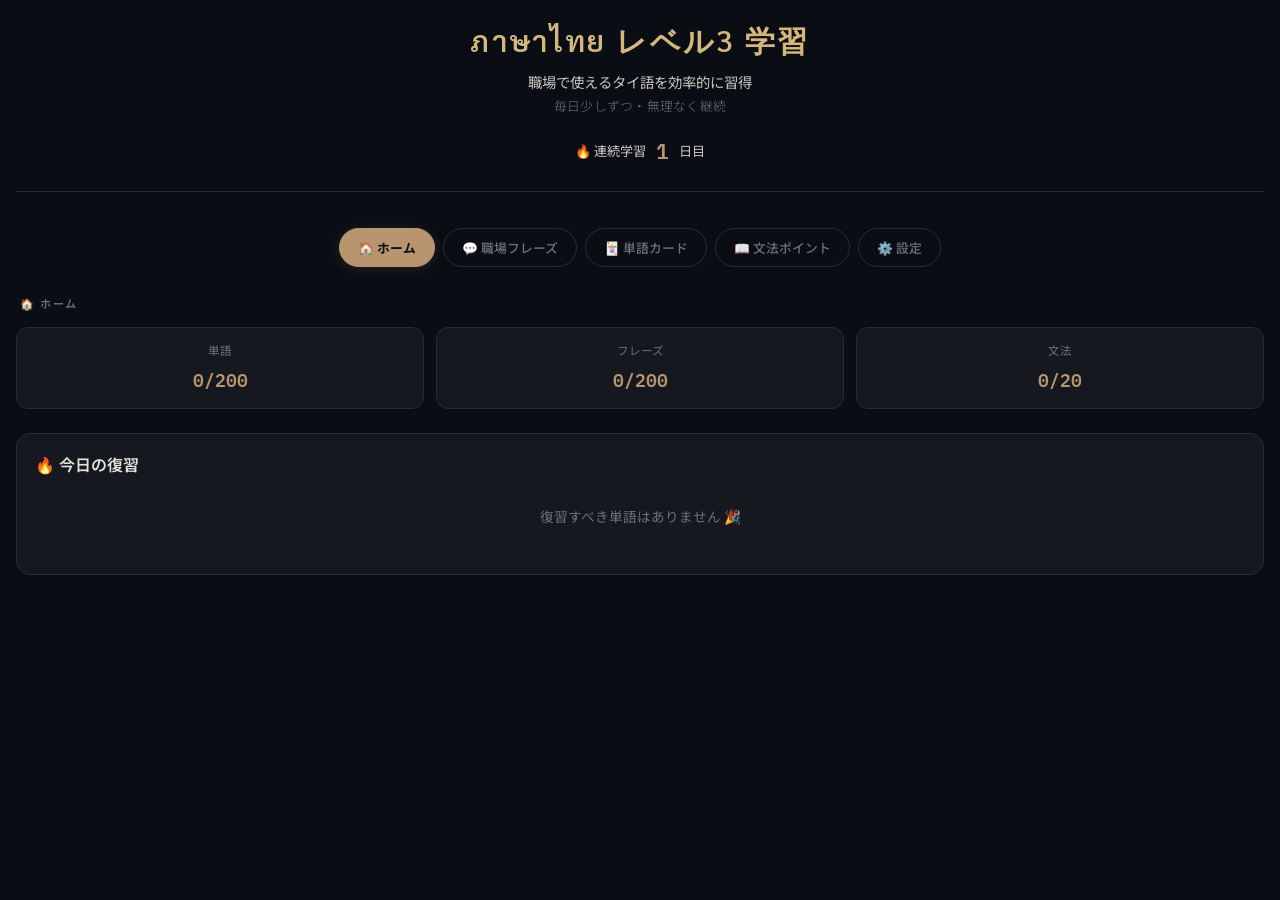
==== commit d0644f49: "進捗カードの重複表示を修正 ヘッダーとホームタブで進捗カードが2重に表示されていたバグを修正。 ヘッダーの重複カードを削除し、JSの参照IDをホームタブのIDに統一。  Co-Authored-By:" ====
--- a/advanced.html
+++ b/advanced.html
@@ -674,6 +674,136 @@
 
   /* Loading state removed for smoother experience */
 
+  /* ---- Vocab Filter ---- */
+  .filter-section {
+    margin: 10px 0 8px;
+    display: flex;
+    flex-direction: column;
+    gap: 6px;
+  }
+
+  .filter-row {
+    display: flex;
+    align-items: center;
+    flex-wrap: wrap;
+    gap: 5px;
+  }
+
+  .filter-label {
+    font-size: 0.72rem;
+    color: var(--muted);
+    white-space: nowrap;
+    min-width: 56px;
+  }
+
+  .filter-btn {
+    background: var(--surface2);
+    border: 1px solid var(--border);
+    color: var(--text-dim);
+    border-radius: 20px;
+    padding: 4px 10px;
+    font-size: 0.73rem;
+    cursor: pointer;
+    transition: all 0.15s;
+  }
+
+  .filter-btn:hover:not(.active) { border-color: var(--accent2); color: var(--accent2); }
+  .filter-btn.active { background: var(--accent); border-color: var(--accent); color: white; font-weight: 600; }
+
+  /* ---- Practice Quiz ---- */
+  .practice-btn {
+    margin-top: 14px;
+    background: var(--surface3);
+    border: 1px solid var(--accent2);
+    color: var(--accent2);
+    border-radius: 8px;
+    padding: 8px 16px;
+    font-size: 0.82rem;
+    cursor: pointer;
+    transition: all 0.2s;
+    width: 100%;
+  }
+  .practice-btn:hover { background: rgba(110,168,184,0.12); }
+
+  .practice-area {
+    display: none;
+    margin-top: 14px;
+    border-top: 1px solid var(--border);
+    padding-top: 14px;
+  }
+  .practice-area.open { display: block; }
+
+  .practice-q {
+    margin-bottom: 14px;
+  }
+
+  .practice-q-text {
+    font-size: 0.9rem;
+    color: var(--text);
+    margin-bottom: 10px;
+    line-height: 1.6;
+    background: var(--surface2);
+    padding: 10px 12px;
+    border-radius: 8px;
+  }
+
+  .practice-choices {
+    display: flex;
+    flex-direction: column;
+    gap: 6px;
+  }
+
+  .practice-choice {
+    background: var(--surface3);
+    border: 1px solid var(--border);
+    color: var(--text-dim);
+    border-radius: 8px;
+    padding: 9px 14px;
+    font-size: 0.85rem;
+    cursor: pointer;
+    text-align: left;
+    transition: all 0.15s;
+    font-family: 'Sarabun', sans-serif;
+  }
+  .practice-choice:hover:not(:disabled) { border-color: var(--accent); color: var(--text); }
+  .practice-choice.correct { background: rgba(94,184,138,0.15); border-color: var(--green); color: var(--green); }
+  .practice-choice.wrong { background: rgba(184,110,126,0.12); border-color: var(--red); color: var(--red); }
+  .practice-choice:disabled { cursor: default; }
+
+  .practice-explanation {
+    display: none;
+    font-size: 0.78rem;
+    color: var(--muted);
+    margin-top: 6px;
+    padding: 6px 10px;
+    background: var(--surface2);
+    border-radius: 6px;
+  }
+  .practice-explanation.show { display: block; }
+
+  .practice-perfect {
+    display: none;
+    text-align: center;
+    font-size: 1.1rem;
+    color: var(--accent);
+    padding: 14px;
+    font-weight: 600;
+  }
+  .practice-perfect.show { display: block; }
+
+  .practice-reset-btn {
+    margin-top: 10px;
+    width: 100%;
+    background: transparent;
+    border: 1px solid var(--border);
+    color: var(--muted);
+    border-radius: 8px;
+    padding: 7px;
+    font-size: 0.78rem;
+    cursor: pointer;
+  }
+  .practice-reset-btn:hover { border-color: var(--accent); color: var(--accent); }
+
   /* ---- Home / SRS ---- */
   .home-progress {
     display: grid;
@@ -873,20 +1003,6 @@
     <span>🔥 連続学習</span>
     <span class="streak-count" id="streakCount">1</span>
     <span>日目</span>
-  </div>
-  <div class="progress-overview" style="display:grid; grid-template-columns: repeat(3, 1fr); gap:10px; margin-top:16px;">
-    <div class="progress-item" style="background:var(--surface); border:1px solid var(--border); border-radius:10px; padding:10px; text-align:center;">
-      <div style="font-size:0.7rem; color:var(--muted); margin-bottom:4px;">単語</div>
-      <div style="font-family:'IBM Plex Mono',monospace; font-size:1.1rem; color:var(--accent); font-weight:600;" id="vocabProgress">0/200</div>
-    </div>
-    <div class="progress-item" style="background:var(--surface); border:1px solid var(--border); border-radius:10px; padding:10px; text-align:center;">
-      <div style="font-size:0.7rem; color:var(--muted); margin-bottom:4px;">フレーズ</div>
-      <div style="font-family:'IBM Plex Mono',monospace; font-size:1.1rem; color:var(--accent); font-weight:600;" id="phraseProgress">0/200</div>
-    </div>
-    <div class="progress-item" style="background:var(--surface); border:1px solid var(--border); border-radius:10px; padding:10px; text-align:center;">
-      <div style="font-size:0.7rem; color:var(--muted); margin-bottom:4px;">文法</div>
-      <div style="font-family:'IBM Plex Mono',monospace; font-size:1.1rem; color:var(--accent); font-weight:600;" id="grammarProgress">0/20</div>
-    </div>
   </div>
 </div>
 
@@ -978,6 +1094,26 @@
       <button class="cat-btn" onclick="setCategory('polite', this)">🙏 敬語</button>
     </div>
 
+    <!-- FILTER ROW -->
+    <div class="filter-section">
+      <div class="filter-row">
+        <span class="filter-label">⭐ 頻度：</span>
+        <button class="filter-btn freq-btn active" onclick="setFreqFilter('all', this)">全て</button>
+        <button class="filter-btn freq-btn" onclick="setFreqFilter('high', this)">🔥 超頻出</button>
+        <button class="filter-btn freq-btn" onclick="setFreqFilter('medium', this)">📗 頻出</button>
+      </div>
+      <div class="filter-row">
+        <span class="filter-label">🏷 シーン：</span>
+        <button class="filter-btn scene-btn active" onclick="setSceneFilter('all', this)">全て</button>
+        <button class="filter-btn scene-btn" onclick="setSceneFilter('朝礼', this)">☀️ 朝礼</button>
+        <button class="filter-btn scene-btn" onclick="setSceneFilter('QC', this)">🔍 QC</button>
+        <button class="filter-btn scene-btn" onclick="setSceneFilter('不良対応', this)">⚠️ 不良</button>
+        <button class="filter-btn scene-btn" onclick="setSceneFilter('指示', this)">📢 指示</button>
+        <button class="filter-btn scene-btn" onclick="setSceneFilter('会議', this)">🤝 会議</button>
+        <button class="filter-btn scene-btn" onclick="setSceneFilter('日常', this)">💬 日常</button>
+      </div>
+    </div>
+
     <div class="flashcard" id="flashcard" onclick="showMeaning()">
       <button class="speaker-btn" onclick="event.stopPropagation(); playAudio('vocab')">🔊</button>
       <div class="thai-word" id="fcThai">–</div>
@@ -1002,119 +1138,7 @@
 <!-- GRAMMAR -->
 <div class="section" id="grammar">
   <p class="section-title">レベル3 文法ポイント（タップで開く）</p>
-  <div class="grammar-list">
-
-    <div class="grammar-card">
-      <div class="grammar-header" onclick="toggleGrammar(this)">
-        <span class="grammar-tag">使役</span>
-        <span class="grammar-title">ให้ の使い方（〜させる）</span>
-        <span>▾</span>
-      </div>
-      <div class="grammar-body">
-        <div class="pattern-box">
-          <strong>パターン：</strong> 主語 + ให้ + 人 + 動詞<br>
-          「〜に〜させる / 〜してもらう」
-        </div>
-        <div class="example-box">
-          <div class="thai">ผมให้เขาตรวจสอบชิ้นงานครับ</div>
-          <div class="romaji">phom hai khao truat-sop chin-ngan khrap</div>
-          <div class="jp">私は彼に部品を検査させました。</div>
-        </div>
-        <div class="example-box">
-          <div class="thai">กรุณาให้ผมทราบด้วยครับ</div>
-          <div class="romaji">ga-ru-na hai phom sap duay khrap</div>
-          <div class="jp">ご連絡いただけますでしょうか。</div>
-        </div>
-      </div>
-    </div>
-
-    <div class="grammar-card">
-      <div class="grammar-header" onclick="toggleGrammar(this)">
-        <span class="grammar-tag">条件</span>
-        <span class="grammar-title">ถ้า / หาก（もし〜なら）</span>
-        <span>▾</span>
-      </div>
-      <div class="grammar-body">
-        <div class="pattern-box">
-          <strong>パターン：</strong> ถ้า/หาก + 条件 + ก็ + 結果<br>
-          หาก はより書き言葉・丁寧な表現
-        </div>
-        <div class="example-box">
-          <div class="thai">ถ้าพบข้อบกพร่อง ให้รายงานทันทีครับ</div>
-          <div class="romaji">tha phop kho-bok-phroeng hai rai-ngan than-thi khrap</div>
-          <div class="jp">不良を発見したら、すぐに報告してください。</div>
-        </div>
-        <div class="example-box">
-          <div class="thai">หากมีปัญหา ผมจะช่วยครับ</div>
-          <div class="romaji">hak mi pan-ha phom ja chuay khrap</div>
-          <div class="jp">問題があれば、私が対応します。</div>
-        </div>
-      </div>
-    </div>
-
-    <div class="grammar-card">
-      <div class="grammar-header" onclick="toggleGrammar(this)">
-        <span class="grammar-tag">受動</span>
-        <span class="grammar-title">ถูก（受け身・マイナス表現）</span>
-        <span>▾</span>
-      </div>
-      <div class="grammar-body">
-        <div class="pattern-box">
-          <strong>パターン：</strong> 主語 + ถูก + 動詞<br>
-          日本語の「〜された（否定的な意味合い）」に相当
-        </div>
-        <div class="example-box">
-          <div class="thai">ชิ้นงานถูกปฏิเสธจากลูกค้าครับ</div>
-          <div class="romaji">chin-ngan thuk pa-ti-set jak luk-kha khrap</div>
-          <div class="jp">部品が顧客から拒否されました。</div>
-        </div>
-      </div>
-    </div>
-
-    <div class="grammar-card">
-      <div class="grammar-header" onclick="toggleGrammar(this)">
-        <span class="grammar-tag">程度</span>
-        <span class="grammar-title">ค่อนข้าง / พอสมควร（わりと〜）</span>
-        <span>▾</span>
-      </div>
-      <div class="grammar-body">
-        <div class="pattern-box">
-          <strong>ค่อนข้าง</strong>：わりと・かなり（やや強調）<br>
-          <strong>พอสมควร</strong>：まあまあ・ほどほどに
-        </div>
-        <div class="example-box">
-          <div class="thai">ปัญหานี้ค่อนข้างซับซ้อนครับ</div>
-          <div class="romaji">pan-ha ni khon-khang sap-son khrap</div>
-          <div class="jp">この問題はかなり複雑です。</div>
-        </div>
-        <div class="example-box">
-          <div class="thai">ผลลัพธ์ดีพอสมควรครับ</div>
-          <div class="romaji">phon-lap di pho-som-khuan khrap</div>
-          <div class="jp">結果はまあまあ良いです。</div>
-        </div>
-      </div>
-    </div>
-
-    <div class="grammar-card">
-      <div class="grammar-header" onclick="toggleGrammar(this)">
-        <span class="grammar-tag">接続</span>
-        <span class="grammar-title">นอกจากนี้ / อีกทั้ง（さらに・加えて）</span>
-        <span>▾</span>
-      </div>
-      <div class="grammar-body">
-        <div class="pattern-box">
-          ビジネス文書や説明でよく使う接続詞。<br>
-          <strong>นอกจากนี้</strong>：これに加えて / さらに<br>
-          <strong>อีกทั้ง</strong>：また / さらには
-        </div>
-        <div class="example-box">
-          <div class="thai">นอกจากนี้ เราต้องตรวจสอบกระบวนการด้วยครับ</div>
-          <div class="romaji">nok-jak-ni rao tong truat-sop gra-buan-gan duay khrap</div>
-          <div class="jp">さらに、私たちはプロセスも確認する必要があります。</div>
-        </div>
-      </div>
-    </div>
-
+  <div class="grammar-list" id="grammarList">
   </div>
 </div>
 
@@ -1194,6 +1218,15 @@
   btns.forEach(b => b.classList.remove('active'));
   const idx = rateMap[speechRate] ?? 1;
   if (btns[idx]) btns[idx].classList.add('active');
+  // Init filter buttons
+  document.querySelectorAll('.freq-btn').forEach(b => {
+    b.classList.remove('active');
+    if (b.getAttribute('onclick') && b.getAttribute('onclick').includes("'" + freqFilter + "'")) b.classList.add('active');
+  });
+  document.querySelectorAll('.scene-btn').forEach(b => {
+    b.classList.remove('active');
+    if (b.getAttribute('onclick') && b.getAttribute('onclick').includes("'" + sceneFilter + "'")) b.classList.add('active');
+  });
 });
 
 // ================================
@@ -1217,9 +1250,9 @@
   const phraseCount = Object.keys(progress.phrasesLearned).filter(k => progress.phrasesLearned[k]).length;
   const grammarCount = Object.keys(progress.grammarLearned).filter(k => progress.grammarLearned[k]).length;
   
-  document.getElementById('vocabProgress').textContent = vocabCount + '/200';
-  document.getElementById('phraseProgress').textContent = phraseCount + '/200';
-  document.getElementById('grammarProgress').textContent = grammarCount + '/20';
+  document.getElementById('homeVocabProg').textContent = vocabCount + '/200';
+  document.getElementById('homePhraseProg').textContent = phraseCount + '/200';
+  document.getElementById('homeGrammarProg').textContent = grammarCount + '/20';
 }
 
 // ---- Tabs ----
@@ -1260,212 +1293,212 @@
 // ---- Vocab ----
 const vocabData = {
   work: [
-    { thai: 'ตรวจสอบ', romaji: 'truat-sop', jp: '検査する・確認する', example: 'ผมจะตรวจสอบชิ้นงานครับ（部品を検査します）' },
-    { thai: 'รายงาน', romaji: 'rai-ngan', jp: '報告する / 報告書', example: 'ส่งรายงานให้ผู้จัดการครับ（マネージャーに報告書を提出します）' },
-    { thai: 'แก้ไข', romaji: 'gae-khai', jp: '修正する・直す', example: 'ต้องแก้ไขข้อบกพร่องนี้ครับ（この欠陥を修正する必要があります）' },
-    { thai: 'กระบวนการ', romaji: 'gra-buan-gan', jp: 'プロセス・工程', example: 'ปรับปรุงกระบวนการผลิตครับ（生産プロセスを改善します）' },
-    { thai: 'ประสิทธิภาพ', romaji: 'pra-sit-thi-phap', jp: '効率・パフォーマンス', example: 'เพิ่มประสิทธิภาพการทำงานครับ（作業効率を上げます）' },
-    { thai: 'มอบหมาย', romaji: 'mop-mai', jp: '割り当てる・委任する', example: 'ผู้จัดการมอบหมายงานนี้ให้ผมครับ（マネージャーがこの仕事を私に割り当てました）' },
-    { thai: 'กำหนดการ', romaji: 'gam-not-gan', jp: 'スケジュール・日程', example: 'ตรวจสอบกำหนดการวันนี้ครับ（今日のスケジュールを確認します）' },
-    { thai: 'ดำเนินการ', romaji: 'dam-noen-gan', jp: '実施する・進める', example: 'กำลังดำเนินการอยู่ครับ（現在進行中です）' },
-    { thai: 'เอกสาร', romaji: 'ek-ga-san', jp: '書類・ドキュメント', example: 'เตรียมเอกสารให้พร้อมครับ（書類を準備します）' },
-    { thai: 'ประชุม', romaji: 'pra-chum', jp: '会議する / 会議', example: 'ประชุมเริ่มตอน 9 โมงครับ（会議は9時に始まります）' },
-    { thai: 'ผลิต', romaji: 'pha-lit', jp: '生産する', example: 'โรงงานนี้ผลิตชิ้นส่วนรถยนต์ครับ（この工場は自動車部品を生産します）' },
-    { thai: 'วัตถุดิบ', romaji: 'wat-thu-dip', jp: '原材料', example: 'วัตถุดิบหมดแล้วครับ（原材料が切れました）' },
-    { thai: 'คลังสินค้า', romaji: 'khlang-sin-kha', jp: '倉庫', example: 'เก็บของในคลังสินค้าครับ（倉庫に保管します）' },
-    { thai: 'ส่งออก', romaji: 'song-ok', jp: '輸出する', example: 'บริษัทนี้ส่งออกสินค้าไปญี่ปุ่นครับ（この会社は日本に輸出します）' },
-    { thai: 'นำเข้า', romaji: 'nam-khao', jp: '輸入する', example: 'นำเข้าวัตถุดิบจากต่างประเทศครับ（海外から原材料を輸入します）' },
-    { thai: 'ผู้จัดการ', romaji: 'phu-jat-gan', jp: '管理者・マネージャー', example: 'ผู้จัดการอนุมัติแผนนี้แล้วครับ（マネージャーはこの計画を承認しました）' },
-    { thai: 'พนักงาน', romaji: 'pha-nak-ngan', jp: '従業員', example: 'พนักงานทุกคนต้องสวมหน้ากากครับ（全従業員はマスクを着用する必要があります）' },
-    { thai: 'เงินเดือน', romaji: 'ngoen-duean', jp: '給料', example: 'รับเงินเดือนวันที่ 25 ทุกเดือนครับ（毎月25日に給料を受け取ります）' },
-    { thai: 'โบนัส', romaji: 'bo-nas', jp: 'ボーナス', example: 'ได้รับโบนัสสิ้นปีครับ（年末ボーナスをもらいます）' },
-    { thai: 'วันหยุด', romaji: 'wan-yut', jp: '休日', example: 'พรุ่งนี้เป็นวันหยุดนักขัตฤกษ์ครับ（明日は祝日です）' },
-    { thai: 'ลาป่วย', romaji: 'la-puay', jp: '病欠する', example: 'วันนี้ขอลาป่วยครับ（今日は病欠します）' },
-    { thai: 'ลากิจ', romaji: 'la-kit', jp: '私用で休む', example: 'ขอลากิจไปธุระส่วนตัวครับ（私用で休みを取ります）' },
-    { thai: 'ทำงานล่วงเวลา', romaji: 'tham-ngan-luang-wela', jp: '残業する', example: 'ต้องทำงานล่วงเวลาคืนนี้ครับ（今夜は残業する必要があります）' },
-    { thai: 'ประกันสังคม', romaji: 'pra-gan-sang-khom', jp: '社会保険', example: 'ส่งเงินประกันสังคมทุกเดือนครับ（毎月社会保険料を納めます）' },
-    { thai: 'สัญญา', romaji: 'san-ya', jp: '契約', example: 'เซ็นสัญญาจ้างงานแล้วครับ（雇用契約にサインしました）' },
-    { thai: 'บริษัท', romaji: 'bo-ri-sat', jp: '会社', example: 'บริษัทนี้ตั้งอยู่ในนิคมอุตสาหกรรมครับ（この会社は工業団地にあります）' },
-    { thai: 'โรงงาน', romaji: 'rong-ngan', jp: '工場', example: 'โรงงานเปิดตลอด 24 ชั่วโมงครับ（工場は24時間稼働しています）' },
-    { thai: 'แผนก', romaji: 'pha-naek', jp: '部門・部署', example: 'ผมอยู่แผนกควบคุมคุณภาพครับ（私は品質管理部門にいます）' },
-    { thai: 'ตำแหน่ง', romaji: 'tam-naeng', jp: '役職・ポジション', example: 'ตำแหน่งของผมคือหัวหน้างานครับ（私の役職は現場リーダーです）' },
-    { thai: 'หัวหน้า', romaji: 'hua-na', jp: '上司・リーダー', example: 'หัวหน้าสั่งให้หยุดสายการผลิตครับ（上司が生産ラインを止めるよう指示しました）' },
-    { thai: 'ผู้ใต้บังคับบัญชา', romaji: 'phu-tai-bang-khap-ban-cha', jp: '部下', example: 'ผู้ใต้บังคับบัญชาทำงานเก่งมากครับ（部下はとても優秀です）' },
-    { thai: 'ทีมงาน', romaji: 'thim-ngan', jp: 'チーム', example: 'ทีมงานร่วมมือกันดีมากครับ（チームの連携がとてもいいです）' },
-    { thai: 'โครงการ', romaji: 'khrong-gan', jp: 'プロジェクト', example: 'โครงการนี้เสร็จสิ้นในเดือนหน้าครับ（このプロジェクトは来月完了します）' },
-    { thai: 'เป้าหมาย', romaji: 'pao-mai', jp: '目標', example: 'เป้าหมายการผลิตวันนี้คือ 1,000 ชิ้นครับ（今日の生産目標は1,000個です）' },
-    { thai: 'ผลงาน', romaji: 'phon-ngan', jp: '成果・実績', example: 'ผลงานของทีมดีขึ้นมากครับ（チームの実績が大幅に向上しました）' },
-    { thai: 'ประเมินผล', romaji: 'pra-moem-phon', jp: '評価する', example: 'ประเมินผลการทำงานทุกปีครับ（毎年業績評価を行います）' },
-    { thai: 'อบรม', romaji: 'op-rom', jp: '研修・トレーニング', example: 'พนักงานใหม่ต้องเข้ารับการอบรมครับ（新入社員は研修を受ける必要があります）' },
-    { thai: 'พัฒนา', romaji: 'phat-tha-na', jp: '開発する・育成する', example: 'พัฒนาทักษะภาษาไทยทุกวันครับ（毎日タイ語スキルを磨いています）' },
-    { thai: 'ลูกค้า', romaji: 'luk-kha', jp: '顧客', example: 'ลูกค้าร้องเรียนเรื่องคุณภาพครับ（顧客が品質について苦情を言っています）' },
-    { thai: 'คู่ค้า', romaji: 'khu-kha', jp: '取引先', example: 'เจรจากับคู่ค้าเรื่องราคาครับ（取引先と価格交渉します）' },
-    { thai: 'ผู้ส่งมอบ', romaji: 'phu-song-mop', jp: 'サプライヤー', example: 'ผู้ส่งมอบส่งของล่าช้าครับ（サプライヤーが納期遅延しました）' },
-    { thai: 'ใบสั่งซื้อ', romaji: 'bai-sang-sue', jp: '発注書', example: 'ออกใบสั่งซื้อไปแล้วครับ（発注書を発行しました）' },
-    { thai: 'ใบเสนอราคา', romaji: 'bai-sa-noe-ra-kha', jp: '見積書', example: 'รอใบเสนอราคาจากซัพพลายเออร์ครับ（サプライヤーからの見積書を待っています）' },
-    { thai: 'ใบแจ้งหนี้', romaji: 'bai-jaeng-ni', jp: '請求書', example: 'ส่งใบแจ้งหนี้ให้ลูกค้าแล้วครับ（顧客に請求書を送りました）' },
-    { thai: 'ชำระเงิน', romaji: 'cham-ra-ngoen', jp: '支払う', example: 'ชำระเงินภายใน 30 วันครับ（30日以内に支払います）' },
-    { thai: 'เครดิต', romaji: 'khre-dit', jp: '信用・掛け', example: 'ลูกค้ามีเครดิตดีครับ（顧客は信用が良好です）' },
-    { thai: 'กำไร', romaji: 'gam-rai', jp: '利益', example: 'กำไรไตรมาสนี้เพิ่มขึ้นครับ（今四半期の利益が増加しました）' },
-    { thai: 'ขาดทุน', romaji: 'khat-thun', jp: '損失', example: 'ปีที่แล้วบริษัทขาดทุนครับ（昨年会社は損失を出しました）' },
-    { thai: 'งบประมาณ', romaji: 'ngop-pra-man', jp: '予算', example: 'งบประมาณปีนี้ถูกอนุมัติแล้วครับ（今年の予算が承認されました）' },
-    { thai: 'ค่าใช้จ่าย', romaji: 'kha-chai-jai', jp: '経費・支出', example: 'ลดค่าใช้จ่ายในการผลิตครับ（製造コストを削減します）' }
+    { thai: 'ตรวจสอบ', romaji: 'truat-sop', jp: '検査する・確認する', example: 'ผมจะตรวจสอบชิ้นงานครับ（部品を検査します）', frequency: 'high', scenes: ["QC","不良対応","指示"] },
+    { thai: 'รายงาน', romaji: 'rai-ngan', jp: '報告する / 報告書', example: 'ส่งรายงานให้ผู้จัดการครับ（マネージャーに報告書を提出します）', frequency: 'high', scenes: ["会議","指示","朝礼"] },
+    { thai: 'แก้ไข', romaji: 'gae-khai', jp: '修正する・直す', example: 'ต้องแก้ไขข้อบกพร่องนี้ครับ（この欠陥を修正する必要があります）', frequency: 'high', scenes: ["不良対応","指示","QC"] },
+    { thai: 'กระบวนการ', romaji: 'gra-buan-gan', jp: 'プロセス・工程', example: 'ปรับปรุงกระบวนการผลิตครับ（生産プロセスを改善します）', frequency: 'medium', scenes: ["会議","指示"] },
+    { thai: 'ประสิทธิภาพ', romaji: 'pra-sit-thi-phap', jp: '効率・パフォーマンス', example: 'เพิ่มประสิทธิภาพการทำงานครับ（作業効率を上げます）', frequency: 'medium', scenes: ["会議","朝礼"] },
+    { thai: 'มอบหมาย', romaji: 'mop-mai', jp: '割り当てる・委任する', example: 'ผู้จัดการมอบหมายงานนี้ให้ผมครับ（マネージャーがこの仕事を私に割り当てました）', frequency: 'medium', scenes: ["指示","会議"] },
+    { thai: 'กำหนดการ', romaji: 'gam-not-gan', jp: 'スケジュール・日程', example: 'ตรวจสอบกำหนดการวันนี้ครับ（今日のスケジュールを確認します）', frequency: 'medium', scenes: ["会議","朝礼"] },
+    { thai: 'ดำเนินการ', romaji: 'dam-noen-gan', jp: '実施する・進める', example: 'กำลังดำเนินการอยู่ครับ（現在進行中です）', frequency: 'medium', scenes: ["指示","会議"] },
+    { thai: 'เอกสาร', romaji: 'ek-ga-san', jp: '書類・ドキュメント', example: 'เตรียมเอกสารให้พร้อมครับ（書類を準備します）', frequency: 'medium', scenes: ["会議","指示"] },
+    { thai: 'ประชุม', romaji: 'pra-chum', jp: '会議する / 会議', example: 'ประชุมเริ่มตอน 9 โมงครับ（会議は9時に始まります）', frequency: 'high', scenes: ["会議","朝礼"] },
+    { thai: 'ผลิต', romaji: 'pha-lit', jp: '生産する', example: 'โรงงานนี้ผลิตชิ้นส่วนรถยนต์ครับ（この工場は自動車部品を生産します）', frequency: 'high', scenes: ["QC","指示","朝礼"] },
+    { thai: 'วัตถุดิบ', romaji: 'wat-thu-dip', jp: '原材料', example: 'วัตถุดิบหมดแล้วครับ（原材料が切れました）', frequency: 'medium', scenes: ["QC","指示"] },
+    { thai: 'คลังสินค้า', romaji: 'khlang-sin-kha', jp: '倉庫', example: 'เก็บของในคลังสินค้าครับ（倉庫に保管します）', frequency: 'medium', scenes: ["指示"] },
+    { thai: 'ส่งออก', romaji: 'song-ok', jp: '輸出する', example: 'บริษัทนี้ส่งออกสินค้าไปญี่ปุ่นครับ（この会社は日本に輸出します）', frequency: 'low', scenes: ["会議"] },
+    { thai: 'นำเข้า', romaji: 'nam-khao', jp: '輸入する', example: 'นำเข้าวัตถุดิบจากต่างประเทศครับ（海外から原材料を輸入します）', frequency: 'low', scenes: ["会議"] },
+    { thai: 'ผู้จัดการ', romaji: 'phu-jat-gan', jp: '管理者・マネージャー', example: 'ผู้จัดการอนุมัติแผนนี้แล้วครับ（マネージャーはこの計画を承認しました）', frequency: 'high', scenes: ["会議","朝礼","指示"] },
+    { thai: 'พนักงาน', romaji: 'pha-nak-ngan', jp: '従業員', example: 'พนักงานทุกคนต้องสวมหน้ากากครับ（全従業員はマスクを着用する必要があります）', frequency: 'high', scenes: ["会議","朝礼","指示"] },
+    { thai: 'เงินเดือน', romaji: 'ngoen-duean', jp: '給料', example: 'รับเงินเดือนวันที่ 25 ทุกเดือนครับ（毎月25日に給料を受け取ります）', frequency: 'medium', scenes: ["日常"] },
+    { thai: 'โบนัส', romaji: 'bo-nas', jp: 'ボーナス', example: 'ได้รับโบนัสสิ้นปีครับ（年末ボーナスをもらいます）', frequency: 'low', scenes: ["日常"] },
+    { thai: 'วันหยุด', romaji: 'wan-yut', jp: '休日', example: 'พรุ่งนี้เป็นวันหยุดนักขัตฤกษ์ครับ（明日は祝日です）', frequency: 'medium', scenes: ["日常","朝礼"] },
+    { thai: 'ลาป่วย', romaji: 'la-puay', jp: '病欠する', example: 'วันนี้ขอลาป่วยครับ（今日は病欠します）', frequency: 'medium', scenes: ["日常","朝礼"] },
+    { thai: 'ลากิจ', romaji: 'la-kit', jp: '私用で休む', example: 'ขอลากิจไปธุระส่วนตัวครับ（私用で休みを取ります）', frequency: 'medium', scenes: ["日常","朝礼"] },
+    { thai: 'ทำงานล่วงเวลา', romaji: 'tham-ngan-luang-wela', jp: '残業する', example: 'ต้องทำงานล่วงเวลาคืนนี้ครับ（今夜は残業する必要があります）', frequency: 'high', scenes: ["指示","朝礼"] },
+    { thai: 'ประกันสังคม', romaji: 'pra-gan-sang-khom', jp: '社会保険', example: 'ส่งเงินประกันสังคมทุกเดือนครับ（毎月社会保険料を納めます）', frequency: 'low', scenes: ["日常"] },
+    { thai: 'สัญญา', romaji: 'san-ya', jp: '契約', example: 'เซ็นสัญญาจ้างงานแล้วครับ（雇用契約にサインしました）', frequency: 'low', scenes: ["会議"] },
+    { thai: 'บริษัท', romaji: 'bo-ri-sat', jp: '会社', example: 'บริษัทนี้ตั้งอยู่ในนิคมอุตสาหกรรมครับ（この会社は工業団地にあります）', frequency: 'high', scenes: ["会議","日常"] },
+    { thai: 'โรงงาน', romaji: 'rong-ngan', jp: '工場', example: 'โรงงานเปิดตลอด 24 ชั่วโมงครับ（工場は24時間稼働しています）', frequency: 'high', scenes: ["会議","指示","日常"] },
+    { thai: 'แผนก', romaji: 'pha-naek', jp: '部門・部署', example: 'ผมอยู่แผนกควบคุมคุณภาพครับ（私は品質管理部門にいます）', frequency: 'medium', scenes: ["会議","朝礼"] },
+    { thai: 'ตำแหน่ง', romaji: 'tam-naeng', jp: '役職・ポジション', example: 'ตำแหน่งของผมคือหัวหน้างานครับ（私の役職は現場リーダーです）', frequency: 'medium', scenes: ["会議","日常"] },
+    { thai: 'หัวหน้า', romaji: 'hua-na', jp: '上司・リーダー', example: 'หัวหน้าสั่งให้หยุดสายการผลิตครับ（上司が生産ラインを止めるよう指示しました）', frequency: 'high', scenes: ["指示","朝礼","日常"] },
+    { thai: 'ผู้ใต้บังคับบัญชา', romaji: 'phu-tai-bang-khap-ban-cha', jp: '部下', example: 'ผู้ใต้บังคับบัญชาทำงานเก่งมากครับ（部下はとても優秀です）', frequency: 'medium', scenes: ["指示","会議"] },
+    { thai: 'ทีมงาน', romaji: 'thim-ngan', jp: 'チーム', example: 'ทีมงานร่วมมือกันดีมากครับ（チームの連携がとてもいいです）', frequency: 'medium', scenes: ["会議","朝礼"] },
+    { thai: 'โครงการ', romaji: 'khrong-gan', jp: 'プロジェクト', example: 'โครงการนี้เสร็จสิ้นในเดือนหน้าครับ（このプロジェクトは来月完了します）', frequency: 'medium', scenes: ["会議"] },
+    { thai: 'เป้าหมาย', romaji: 'pao-mai', jp: '目標', example: 'เป้าหมายการผลิตวันนี้คือ 1,000 ชิ้นครับ（今日の生産目標は1,000個です）', frequency: 'high', scenes: ["会議","朝礼"] },
+    { thai: 'ผลงาน', romaji: 'phon-ngan', jp: '成果・実績', example: 'ผลงานของทีมดีขึ้นมากครับ（チームの実績が大幅に向上しました）', frequency: 'medium', scenes: ["会議","朝礼"] },
+    { thai: 'ประเมินผล', romaji: 'pra-moem-phon', jp: '評価する', example: 'ประเมินผลการทำงานทุกปีครับ（毎年業績評価を行います）', frequency: 'medium', scenes: ["会議"] },
+    { thai: 'อบรม', romaji: 'op-rom', jp: '研修・トレーニング', example: 'พนักงานใหม่ต้องเข้ารับการอบรมครับ（新入社員は研修を受ける必要があります）', frequency: 'medium', scenes: ["指示","会議"] },
+    { thai: 'พัฒนา', romaji: 'phat-tha-na', jp: '開発する・育成する', example: 'พัฒนาทักษะภาษาไทยทุกวันครับ（毎日タイ語スキルを磨いています）', frequency: 'medium', scenes: ["会議"] },
+    { thai: 'ลูกค้า', romaji: 'luk-kha', jp: '顧客', example: 'ลูกค้าร้องเรียนเรื่องคุณภาพครับ（顧客が品質について苦情を言っています）', frequency: 'high', scenes: ["会議","日常"] },
+    { thai: 'คู่ค้า', romaji: 'khu-kha', jp: '取引先', example: 'เจรจากับคู่ค้าเรื่องราคาครับ（取引先と価格交渉します）', frequency: 'low', scenes: ["会議"] },
+    { thai: 'ผู้ส่งมอบ', romaji: 'phu-song-mop', jp: 'サプライヤー', example: 'ผู้ส่งมอบส่งของล่าช้าครับ（サプライヤーが納期遅延しました）', frequency: 'low', scenes: ["会議"] },
+    { thai: 'ใบสั่งซื้อ', romaji: 'bai-sang-sue', jp: '発注書', example: 'ออกใบสั่งซื้อไปแล้วครับ（発注書を発行しました）', frequency: 'medium', scenes: ["会議","指示"] },
+    { thai: 'ใบเสนอราคา', romaji: 'bai-sa-noe-ra-kha', jp: '見積書', example: 'รอใบเสนอราคาจากซัพพลายเออร์ครับ（サプライヤーからの見積書を待っています）', frequency: 'medium', scenes: ["会議"] },
+    { thai: 'ใบแจ้งหนี้', romaji: 'bai-jaeng-ni', jp: '請求書', example: 'ส่งใบแจ้งหนี้ให้ลูกค้าแล้วครับ（顧客に請求書を送りました）', frequency: 'medium', scenes: ["会議"] },
+    { thai: 'ชำระเงิน', romaji: 'cham-ra-ngoen', jp: '支払う', example: 'ชำระเงินภายใน 30 วันครับ（30日以内に支払います）', frequency: 'medium', scenes: ["会議"] },
+    { thai: 'เครดิต', romaji: 'khre-dit', jp: '信用・掛け', example: 'ลูกค้ามีเครดิตดีครับ（顧客は信用が良好です）', frequency: 'low', scenes: ["会議"] },
+    { thai: 'กำไร', romaji: 'gam-rai', jp: '利益', example: 'กำไรไตรมาสนี้เพิ่มขึ้นครับ（今四半期の利益が増加しました）', frequency: 'medium', scenes: ["会議"] },
+    { thai: 'ขาดทุน', romaji: 'khat-thun', jp: '損失', example: 'ปีที่แล้วบริษัทขาดทุนครับ（昨年会社は損失を出しました）', frequency: 'medium', scenes: ["会議"] },
+    { thai: 'งบประมาณ', romaji: 'ngop-pra-man', jp: '予算', example: 'งบประมาณปีนี้ถูกอนุมัติแล้วครับ（今年の予算が承認されました）', frequency: 'medium', scenes: ["会議"] },
+    { thai: 'ค่าใช้จ่าย', romaji: 'kha-chai-jai', jp: '経費・支出', example: 'ลดค่าใช้จ่ายในการผลิตครับ（製造コストを削減します）', frequency: 'medium', scenes: ["会議"] }
   ],
   quality: [
-    { thai: 'ข้อบกพร่อง', romaji: 'kho-bok-phroeng', jp: '不良・欠陥', example: 'พบข้อบกพร่องในชิ้นงานครับ（部品に欠陥が見つかりました）' },
-    { thai: 'มาตรฐาน', romaji: 'mat-tra-than', jp: '基準・スタンダード', example: 'ชิ้นงานนี้ไม่ได้มาตรฐานครับ（この部品は基準を満たしていません）' },
-    { thai: 'ปฏิเสธ', romaji: 'pa-ti-set', jp: '拒否する・却下する', example: 'ปฏิเสธชิ้นงานที่บกพร่องทั้งหมดครับ（欠陥品をすべて却下します）' },
-    { thai: 'สาเหตุ', romaji: 'sa-het', jp: '原因', example: 'ต้องหาสาเหตุของปัญหาครับ（問題の原因を探る必要があります）' },
-    { thai: 'แก้ไขปัญหา', romaji: 'gae-khai-pan-ha', jp: '問題を解決する', example: 'แก้ไขปัญหาเครื่องจักรได้แล้วครับ（機械の問題を解決しました）' },
-    { thai: 'ผลการตรวจ', romaji: 'phon-gan-truat', jp: '検査結果', example: 'ผลการตรวจชิ้นงานผ่านทั้งหมดครับ（部品の検査結果は全合格です）' },
-    { thai: 'ควบคุม', romaji: 'khuap-khum', jp: '管理する・コントロールする', example: 'ควบคุมคุณภาพการผลิตอย่างเข้มงวดครับ（生産品質を厳格に管理します）' },
-    { thai: 'ปรับปรุง', romaji: 'prap-prung', jp: '改善する', example: 'ปรับปรุงกระบวนการเพื่อลดของเสียครับ（不良品削減のためプロセスを改善します）' },
-    { thai: 'ชิ้นงาน', romaji: 'chin-ngan', jp: '部品・ワーク', example: 'ชิ้นงานทุกชิ้นต้องผ่านการตรวจสอบครับ（全部品は検査を通過する必要があります）' },
-    { thai: 'ผ่านการตรวจ', romaji: 'phan-gan-truat', jp: '検査合格', example: 'ชิ้นงานล็อตนี้ผ่านการตรวจแล้วครับ（このロットの部品は検査合格しました）' },
-    { thai: 'คุณภาพ', romaji: 'khun-na-phap', jp: '品質', example: 'คุณภาพสินค้าต้องดีที่สุดครับ（製品品質は最高でなければなりません）' },
-    { thai: 'ตรวจสอบคุณภาพ', romaji: 'truat-sop-khun-na-phap', jp: '品質検査', example: 'ตรวจสอบคุณภาพทุกวันก่อนส่งครับ（出荷前に毎日品質検査します）' },
-    { thai: 'รับประกัน', romaji: 'rap-pra-gan', jp: '保証する', example: 'สินค้านี้รับประกัน 1 ปีครับ（この製品は1年保証です）' },
-    { thai: 'ของเสีย', romaji: 'khong-sia', jp: '不良品・廃棄物', example: 'อัตราของเสียลดลงเหลือ 2% ครับ（不良率が2%まで下がりました）' },
-    { thai: 'แยกของเสีย', romaji: 'yaek-khong-sia', jp: '不良品を分ける', example: 'แยกของเสียออกจากสายการผลิตครับ（生産ラインから不良品を分けます）' },
-    { thai: 'เกณฑ์', romaji: 'ken', jp: '基準・条件', example: 'กำหนดเกณฑ์การตรวจสอบใหม่ครับ（新しい検査基準を設定します）' },
-    { thai: 'ผ่านเกณฑ์', romaji: 'phan-ken', jp: '基準を満たす', example: 'ชิ้นงานนี้ผ่านเกณฑ์แล้วครับ（この部品は基準を満たしました）' },
-    { thai: 'ไม่ผ่านเกณฑ์', romaji: 'mai-phan-ken', jp: '基準未達', example: 'ชิ้นงาน 5 ชิ้นไม่ผ่านเกณฑ์ครับ（部品5個が基準未達です）' },
-    { thai: 'ตัวอย่าง', romaji: 'tua-yang', jp: 'サンプル', example: 'เอาตัวอย่างไปตรวจสอบในห้องแล็บครับ（サンプルを検査室に持って行きます）' },
-    { thai: 'ทดสอบ', romaji: 'thot-sop', jp: 'テストする', example: 'ทดสอบเครื่องจักรก่อนใช้งานครับ（使用前に機械をテストします）' },
-    { thai: 'วิเคราะห์', romaji: 'wi-khro', jp: '分析する', example: 'วิเคราะห์ข้อมูลการผลิตรายวันครับ（毎日の生産データを分析します）' },
-    { thai: 'วัด', romaji: 'wat', jp: '測定する', example: 'วัดขนาดชิ้นงานด้วยไมโครมิเตอร์ครับ（マイクロメーターで部品の寸法を測定します）' },
-    { thai: 'ชั่ง', romaji: 'chang', jp: '重さを測る', example: 'ชั่งน้ำหนักสินค้าก่อนบรรจุครับ（梱包前に重さを測ります）' },
-    { thai: 'นับ', romaji: 'nap', jp: '数える', example: 'นับจำนวนชิ้นงานในกล่องครับ（箱の中の部品数を数えます）' },
-    { thai: 'ตรวจนับ', romaji: 'truat-nap', jp: '点検・棚卸し', example: 'ตรวจนับสต็อกทุกสิ้นเดือนครับ（毎月末に棚卸しします）' },
-    { thai: 'บันทึก', romaji: 'ban-thuek', jp: '記録する', example: 'บันทึกผลการตรวจสอบในระบบครับ（システムに検査結果を記録します）' },
-    { thai: 'รายงานผล', romaji: 'rai-ngan-phon', jp: '結果報告', example: 'รายงานผลการตรวจสอบให้ผู้จัดการทราบครับ（マネージャーに検査結果を報告します）' },
-    { thai: 'เอกสารคุณภาพ', romaji: 'ek-ga-san-khun-na-phap', jp: '品質文書', example: 'จัดทำเอกสารคุณภาพให้ครบถ้วนครับ（品質文書を完備します）' },
-    { thai: 'ใบรับรอง', romaji: 'bai-rap-rong', jp: '証明書', example: 'ต้องมีใบรับรองคุณภาพก่อนส่งออกครับ（輸出前に品質証明書が必要です）' },
-    { thai: 'ISO', romaji: 'ai-so', jp: 'ISO（品質規格）', example: 'โรงงานนี้ได้รับการรับรอง ISO 9001 ครับ（この工場はISO9001を取得しています）' },
-    { thai: 'ตรวจสอบภายใน', romaji: 'truat-sop-phai-nai', jp: '内部監査', example: 'ตรวจสอบภายในประจำปีเสร็จสิ้นแล้วครับ（年次内部監査が完了しました）' },
-    { thai: 'ตรวจสอบภายนอก', romaji: 'truat-sop-phai-nok', jp: '外部監査', example: 'ทีมตรวจสอบภายนอกมาเยี่ยมโรงงานครับ（外部監査チームが工場を訪問します）' },
-    { thai: 'ไม่เป็นไปตามมาตรฐาน', romaji: 'mai-pen-pai-tam-mat-tra-than', jp: '基準不適合', example: 'รายงานสิ่งที่ไม่เป็นไปตามมาตรฐานทันทีครับ（基準不適合事項をすぐに報告してください）' },
-    { thai: 'แก้ไขทันที', romaji: 'gae-khai-than-thi', jp: 'すぐに修正', example: 'พบปัญหาต้องแก้ไขทันทีครับ（問題を発見したらすぐに修正します）' },
-    { thai: 'ป้องกัน', romaji: 'pong-gan', jp: '予防する', example: 'ป้องกันข้อบกพร่องด้วยการตรวจสอบครับ（検査で欠陥を予防します）' },
-    { thai: 'มาตรการป้องกัน', romaji: 'mat-tra-gan-pong-gan', jp: '予防措置', example: 'กำหนดมาตรการป้องกันการเกิดซ้ำครับ（再発防止措置を設定します）' },
-    { thai: 'ความเสี่ยง', romaji: 'khwam-siang', jp: 'リスク', example: 'ประเมินความเสี่ยงก่อนเริ่มโครงการครับ（プロジェクト開始前にリスク評価します）' },
-    { thai: 'ประเมินความเสี่ยง', romaji: 'pra-moem-khwam-siang', jp: 'リスク評価', example: 'ประเมินความเสี่ยงด้านความปลอดภัยครับ（安全面のリスク評価をします）' },
-    { thai: 'ปลอดภัย', romaji: 'plot-phai', jp: '安全', example: 'สภาพแวดล้อมในโรงงานต้องปลอดภัยครับ（工場内環境は安全でなければなりません）' },
-    { thai: 'อันตราย', romaji: 'an-ta-rai', jp: '危険', example: 'พื้นที่นี้อันตรายครับ（この区域は危険です）' },
-    { thai: 'เครื่องมือวัด', romaji: 'khruang-mu-wat', jp: '測定機器', example: 'เครื่องมือวัดต้องผ่านการสอบเทียบครับ（測定機器は校正を通過する必要があります）' },
-    { thai: 'สอบเทียบ', romaji: 'sop-thiap', jp: '校正する', example: 'สอบเทียบเครื่องมือวัดทุก 6 เดือนครับ（6ヶ月ごとに測定機器を校正します）' },
-    { thai: 'ความแม่นยำ', romaji: 'khwam-maen-yam', jp: '精度', example: 'ความแม่นยำในการวัดต้องสูงมากครับ（測定精度は非常に高くなければなりません）' },
-    { thai: 'ความคลาดเคลื่อน', romaji: 'khwam-khlat-khluean', jp: '誤差', example: 'ความคลาดเคลื่อนต้องน้อยกว่า 0.1 มม.ครับ（誤差は0.1mm以下でなければなりません）' },
-    { thai: 'ผลิตภัณฑ์', romaji: 'pha-lit-ta-phan', jp: '製品', example: 'ผลิตภัณฑ์ทุกชิ้นต้องผ่าน QC ครับ（全製品はQCを通過する必要があります）' },
-    { thai: 'ผลิตภัณฑ์สำเร็จรูป', romaji: 'pha-lit-ta-phan-sam-ret-rup', jp: '完成品', example: 'ผลิตภัณฑ์สำเร็จรูปพร้อมส่งครับ（完成品が出荷準備完了です）' },
-    { thai: 'กึ่งสำเร็จรูป', romaji: 'kueng-sam-ret-rup', jp: '半製品', example: 'กึ่งสำเร็จรูปรอการตรวจสอบครับ（半製品が検査待ちです）' },
-    { thai: 'วัสดุ', romaji: 'wat-sa-du', jp: '材料', example: 'วัสดุที่ใช้ต้องมีคุณภาพสูงครับ（使用する材料は高品質でなければなりません）' },
-    { thai: 'คัดแยก', romaji: 'khat-yaek', jp: '選別する', example: 'คัดแยกชิ้นงานที่ดีและของเสียครับ（良品と不良品を選別します）' },
-    { thai: 'ตรวจรับ', romaji: 'truat-rap', jp: '受入検査', example: 'ตรวจรับวัตถุดิบก่อนเข้าคลังครับ（倉庫入庫前に原材料を受入検査します）' }
+    { thai: 'ข้อบกพร่อง', romaji: 'kho-bok-phroeng', jp: '不良・欠陥', example: 'พบข้อบกพร่องในชิ้นงานครับ（部品に欠陥が見つかりました）', frequency: 'high', scenes: ["QC","不良対応"] },
+    { thai: 'มาตรฐาน', romaji: 'mat-tra-than', jp: '基準・スタンダード', example: 'ชิ้นงานนี้ไม่ได้มาตรฐานครับ（この部品は基準を満たしていません）', frequency: 'high', scenes: ["QC","会議"] },
+    { thai: 'ปฏิเสธ', romaji: 'pa-ti-set', jp: '拒否する・却下する', example: 'ปฏิเสธชิ้นงานที่บกพร่องทั้งหมดครับ（欠陥品をすべて却下します）', frequency: 'medium', scenes: ["QC","不良対応"] },
+    { thai: 'สาเหตุ', romaji: 'sa-het', jp: '原因', example: 'ต้องหาสาเหตุของปัญหาครับ（問題の原因を探る必要があります）', frequency: 'high', scenes: ["不良対応","QC"] },
+    { thai: 'แก้ไขปัญหา', romaji: 'gae-khai-pan-ha', jp: '問題を解決する', example: 'แก้ไขปัญหาเครื่องจักรได้แล้วครับ（機械の問題を解決しました）', frequency: 'high', scenes: ["不良対応","QC"] },
+    { thai: 'ผลการตรวจ', romaji: 'phon-gan-truat', jp: '検査結果', example: 'ผลการตรวจชิ้นงานผ่านทั้งหมดครับ（部品の検査結果は全合格です）', frequency: 'high', scenes: ["QC","会議"] },
+    { thai: 'ควบคุม', romaji: 'khuap-khum', jp: '管理する・コントロールする', example: 'ควบคุมคุณภาพการผลิตอย่างเข้มงวดครับ（生産品質を厳格に管理します）', frequency: 'high', scenes: ["QC","指示"] },
+    { thai: 'ปรับปรุง', romaji: 'prap-prung', jp: '改善する', example: 'ปรับปรุงกระบวนการเพื่อลดของเสียครับ（不良品削減のためプロセスを改善します）', frequency: 'high', scenes: ["QC","会議","不良対応"] },
+    { thai: 'ชิ้นงาน', romaji: 'chin-ngan', jp: '部品・ワーク', example: 'ชิ้นงานทุกชิ้นต้องผ่านการตรวจสอบครับ（全部品は検査を通過する必要があります）', frequency: 'high', scenes: ["QC","指示","不良対応"] },
+    { thai: 'ผ่านการตรวจ', romaji: 'phan-gan-truat', jp: '検査合格', example: 'ชิ้นงานล็อตนี้ผ่านการตรวจแล้วครับ（このロットの部品は検査合格しました）', frequency: 'high', scenes: ["QC"] },
+    { thai: 'คุณภาพ', romaji: 'khun-na-phap', jp: '品質', example: 'คุณภาพสินค้าต้องดีที่สุดครับ（製品品質は最高でなければなりません）', frequency: 'high', scenes: ["QC","会議","朝礼"] },
+    { thai: 'ตรวจสอบคุณภาพ', romaji: 'truat-sop-khun-na-phap', jp: '品質検査', example: 'ตรวจสอบคุณภาพทุกวันก่อนส่งครับ（出荷前に毎日品質検査します）', frequency: 'high', scenes: ["QC","指示"] },
+    { thai: 'รับประกัน', romaji: 'rap-pra-gan', jp: '保証する', example: 'สินค้านี้รับประกัน 1 ปีครับ（この製品は1年保証です）', frequency: 'medium', scenes: ["QC","会議"] },
+    { thai: 'ของเสีย', romaji: 'khong-sia', jp: '不良品・廃棄物', example: 'อัตราของเสียลดลงเหลือ 2% ครับ（不良率が2%まで下がりました）', frequency: 'high', scenes: ["QC","不良対応","朝礼"] },
+    { thai: 'แยกของเสีย', romaji: 'yaek-khong-sia', jp: '不良品を分ける', example: 'แยกของเสียออกจากสายการผลิตครับ（生産ラインから不良品を分けます）', frequency: 'high', scenes: ["QC","不良対応","指示"] },
+    { thai: 'เกณฑ์', romaji: 'ken', jp: '基準・条件', example: 'กำหนดเกณฑ์การตรวจสอบใหม่ครับ（新しい検査基準を設定します）', frequency: 'medium', scenes: ["QC","会議"] },
+    { thai: 'ผ่านเกณฑ์', romaji: 'phan-ken', jp: '基準を満たす', example: 'ชิ้นงานนี้ผ่านเกณฑ์แล้วครับ（この部品は基準を満たしました）', frequency: 'high', scenes: ["QC"] },
+    { thai: 'ไม่ผ่านเกณฑ์', romaji: 'mai-phan-ken', jp: '基準未達', example: 'ชิ้นงาน 5 ชิ้นไม่ผ่านเกณฑ์ครับ（部品5個が基準未達です）', frequency: 'high', scenes: ["QC","不良対応"] },
+    { thai: 'ตัวอย่าง', romaji: 'tua-yang', jp: 'サンプル', example: 'เอาตัวอย่างไปตรวจสอบในห้องแล็บครับ（サンプルを検査室に持って行きます）', frequency: 'medium', scenes: ["QC"] },
+    { thai: 'ทดสอบ', romaji: 'thot-sop', jp: 'テストする', example: 'ทดสอบเครื่องจักรก่อนใช้งานครับ（使用前に機械をテストします）', frequency: 'medium', scenes: ["QC","指示"] },
+    { thai: 'วิเคราะห์', romaji: 'wi-khro', jp: '分析する', example: 'วิเคราะห์ข้อมูลการผลิตรายวันครับ（毎日の生産データを分析します）', frequency: 'medium', scenes: ["QC","不良対応","会議"] },
+    { thai: 'วัด', romaji: 'wat', jp: '測定する', example: 'วัดขนาดชิ้นงานด้วยไมโครมิเตอร์ครับ（マイクロメーターで部品の寸法を測定します）', frequency: 'high', scenes: ["QC","指示"] },
+    { thai: 'ชั่ง', romaji: 'chang', jp: '重さを測る', example: 'ชั่งน้ำหนักสินค้าก่อนบรรจุครับ（梱包前に重さを測ります）', frequency: 'medium', scenes: ["QC","指示"] },
+    { thai: 'นับ', romaji: 'nap', jp: '数える', example: 'นับจำนวนชิ้นงานในกล่องครับ（箱の中の部品数を数えます）', frequency: 'high', scenes: ["QC","指示"] },
+    { thai: 'ตรวจนับ', romaji: 'truat-nap', jp: '点検・棚卸し', example: 'ตรวจนับสต็อกทุกสิ้นเดือนครับ（毎月末に棚卸しします）', frequency: 'medium', scenes: ["QC","指示"] },
+    { thai: 'บันทึก', romaji: 'ban-thuek', jp: '記録する', example: 'บันทึกผลการตรวจสอบในระบบครับ（システムに検査結果を記録します）', frequency: 'high', scenes: ["QC","指示","会議"] },
+    { thai: 'รายงานผล', romaji: 'rai-ngan-phon', jp: '結果報告', example: 'รายงานผลการตรวจสอบให้ผู้จัดการทราบครับ（マネージャーに検査結果を報告します）', frequency: 'high', scenes: ["QC","会議"] },
+    { thai: 'เอกสารคุณภาพ', romaji: 'ek-ga-san-khun-na-phap', jp: '品質文書', example: 'จัดทำเอกสารคุณภาพให้ครบถ้วนครับ（品質文書を完備します）', frequency: 'medium', scenes: ["QC","会議"] },
+    { thai: 'ใบรับรอง', romaji: 'bai-rap-rong', jp: '証明書', example: 'ต้องมีใบรับรองคุณภาพก่อนส่งออกครับ（輸出前に品質証明書が必要です）', frequency: 'medium', scenes: ["QC","会議"] },
+    { thai: 'ISO', romaji: 'ai-so', jp: 'ISO（品質規格）', example: 'โรงงานนี้ได้รับการรับรอง ISO 9001 ครับ（この工場はISO9001を取得しています）', frequency: 'medium', scenes: ["QC","会議"] },
+    { thai: 'ตรวจสอบภายใน', romaji: 'truat-sop-phai-nai', jp: '内部監査', example: 'ตรวจสอบภายในประจำปีเสร็จสิ้นแล้วครับ（年次内部監査が完了しました）', frequency: 'medium', scenes: ["QC","会議"] },
+    { thai: 'ตรวจสอบภายนอก', romaji: 'truat-sop-phai-nok', jp: '外部監査', example: 'ทีมตรวจสอบภายนอกมาเยี่ยมโรงงานครับ（外部監査チームが工場を訪問します）', frequency: 'low', scenes: ["QC","会議"] },
+    { thai: 'ไม่เป็นไปตามมาตรฐาน', romaji: 'mai-pen-pai-tam-mat-tra-than', jp: '基準不適合', example: 'รายงานสิ่งที่ไม่เป็นไปตามมาตรฐานทันทีครับ（基準不適合事項をすぐに報告してください）', frequency: 'medium', scenes: ["QC","不良対応"] },
+    { thai: 'แก้ไขทันที', romaji: 'gae-khai-than-thi', jp: 'すぐに修正', example: 'พบปัญหาต้องแก้ไขทันทีครับ（問題を発見したらすぐに修正します）', frequency: 'high', scenes: ["不良対応","QC","指示"] },
+    { thai: 'ป้องกัน', romaji: 'pong-gan', jp: '予防する', example: 'ป้องกันข้อบกพร่องด้วยการตรวจสอบครับ（検査で欠陥を予防します）', frequency: 'medium', scenes: ["QC","不良対応"] },
+    { thai: 'มาตรการป้องกัน', romaji: 'mat-tra-gan-pong-gan', jp: '予防措置', example: 'กำหนดมาตรการป้องกันการเกิดซ้ำครับ（再発防止措置を設定します）', frequency: 'medium', scenes: ["QC","会議"] },
+    { thai: 'ความเสี่ยง', romaji: 'khwam-siang', jp: 'リスク', example: 'ประเมินความเสี่ยงก่อนเริ่มโครงการครับ（プロジェクト開始前にリスク評価します）', frequency: 'medium', scenes: ["QC","会議"] },
+    { thai: 'ประเมินความเสี่ยง', romaji: 'pra-moem-khwam-siang', jp: 'リスク評価', example: 'ประเมินความเสี่ยงด้านความปลอดภัยครับ（安全面のリスク評価をします）', frequency: 'low', scenes: ["QC","会議"] },
+    { thai: 'ปลอดภัย', romaji: 'plot-phai', jp: '安全', example: 'สภาพแวดล้อมในโรงงานต้องปลอดภัยครับ（工場内環境は安全でなければなりません）', frequency: 'high', scenes: ["QC","朝礼","指示"] },
+    { thai: 'อันตราย', romaji: 'an-ta-rai', jp: '危険', example: 'พื้นที่นี้อันตรายครับ（この区域は危険です）', frequency: 'high', scenes: ["QC","朝礼","指示"] },
+    { thai: 'เครื่องมือวัด', romaji: 'khruang-mu-wat', jp: '測定機器', example: 'เครื่องมือวัดต้องผ่านการสอบเทียบครับ（測定機器は校正を通過する必要があります）', frequency: 'medium', scenes: ["QC","指示"] },
+    { thai: 'สอบเทียบ', romaji: 'sop-thiap', jp: '校正する', example: 'สอบเทียบเครื่องมือวัดทุก 6 เดือนครับ（6ヶ月ごとに測定機器を校正します）', frequency: 'low', scenes: ["QC"] },
+    { thai: 'ความแม่นยำ', romaji: 'khwam-maen-yam', jp: '精度', example: 'ความแม่นยำในการวัดต้องสูงมากครับ（測定精度は非常に高くなければなりません）', frequency: 'medium', scenes: ["QC"] },
+    { thai: 'ความคลาดเคลื่อน', romaji: 'khwam-khlat-khluean', jp: '誤差', example: 'ความคลาดเคลื่อนต้องน้อยกว่า 0.1 มม.ครับ（誤差は0.1mm以下でなければなりません）', frequency: 'medium', scenes: ["QC"] },
+    { thai: 'ผลิตภัณฑ์', romaji: 'pha-lit-ta-phan', jp: '製品', example: 'ผลิตภัณฑ์ทุกชิ้นต้องผ่าน QC ครับ（全製品はQCを通過する必要があります）', frequency: 'high', scenes: ["QC","会議"] },
+    { thai: 'ผลิตภัณฑ์สำเร็จรูป', romaji: 'pha-lit-ta-phan-sam-ret-rup', jp: '完成品', example: 'ผลิตภัณฑ์สำเร็จรูปพร้อมส่งครับ（完成品が出荷準備完了です）', frequency: 'medium', scenes: ["QC","指示"] },
+    { thai: 'กึ่งสำเร็จรูป', romaji: 'kueng-sam-ret-rup', jp: '半製品', example: 'กึ่งสำเร็จรูปรอการตรวจสอบครับ（半製品が検査待ちです）', frequency: 'medium', scenes: ["QC","指示"] },
+    { thai: 'วัสดุ', romaji: 'wat-sa-du', jp: '材料', example: 'วัสดุที่ใช้ต้องมีคุณภาพสูงครับ（使用する材料は高品質でなければなりません）', frequency: 'medium', scenes: ["QC","指示"] },
+    { thai: 'คัดแยก', romaji: 'khat-yaek', jp: '選別する', example: 'คัดแยกชิ้นงานที่ดีและของเสียครับ（良品と不良品を選別します）', frequency: 'high', scenes: ["QC","不良対応","指示"] },
+    { thai: 'ตรวจรับ', romaji: 'truat-rap', jp: '受入検査', example: 'ตรวจรับวัตถุดิบก่อนเข้าคลังครับ（倉庫入庫前に原材料を受入検査します）', frequency: 'medium', scenes: ["QC","指示"] }
   ],
   daily: [
-    { thai: 'เมื่อคืน', romaji: 'muea-khuoen', jp: '昨夜', example: 'เมื่อคืนทำงานล่วงเวลาครับ（昨夜は残業しました）' },
-    { thai: 'สัปดาห์หน้า', romaji: 'sap-da na', jp: '来週', example: 'สัปดาห์หน้ามีการฝึกอบรมครับ（来週は研修があります）' },
-    { thai: 'ระหว่าง', romaji: 'ra-wang', jp: '〜の間・〜中', example: 'ระหว่างประชุมห้ามใช้โทรศัพท์ครับ（会議中は電話禁止です）' },
-    { thai: 'เพิ่งจะ', romaji: 'phoeng-ja', jp: 'ちょうど〜したところ', example: 'เพิ่งจะเสร็จงานครับ（ちょうど仕事を終えたところです）' },
-    { thai: 'อีกนาน', romaji: 'ik nan', jp: 'もっと時間がかかる', example: 'อีกนานกว่าจะเสร็จครับ（完成まであと時間がかかります）' },
-    { thai: 'เดี๋ยว', romaji: 'diao', jp: 'すぐに・ちょっと待って', example: 'เดี๋ยวผมจะไปดูให้ครับ（すぐに確認しに行きます）' },
-    { thai: 'บางครั้ง', romaji: 'bang-khrang', jp: '時々', example: 'บางครั้งต้องทำงานกะดึกครับ（時々夜勤をします）' },
-    { thai: 'โดยปกติ', romaji: 'doi-pa-ga-ti', jp: '通常・いつもは', example: 'โดยปกติเริ่มงาน 8 โมงเช้าครับ（通常は午前8時に仕事を始めます）' },
-    { thai: 'ฉุกเฉิน', romaji: 'chuk-choeon', jp: '緊急', example: 'มีเหตุฉุกเฉินที่โรงงานครับ（工場で緊急事態が発生しました）' },
-    { thai: 'สะดวก', romaji: 'sa-duak', jp: '便利な・都合がよい', example: 'วันไหนสะดวกประชุมได้บ้างครับ（いつ会議の都合がよいですか）' },
-    { thai: 'เช้า', romaji: 'chao', jp: '朝', example: 'ตื่นเช้ามาทำงานตรงเวลาครับ（早起きして時間通りに出勤します）' },
-    { thai: 'กลางวัน', romaji: 'klang-wan', jp: '昼', example: 'กลางวันพักทานข้าวครับ（昼は休憩して食事します）' },
-    { thai: 'บ่าย', romaji: 'bai', jp: '午後', example: 'บ่ายต้องประชุมกับลูกค้าครับ（午後は顧客と会議があります）' },
-    { thai: 'เย็น', romaji: 'yen', jp: '夕方', example: 'เย็นนี้มีการอบรมเพิ่มเติมครับ（今夕は追加研修があります）' },
-    { thai: 'กลางคืน', romaji: 'klang-khuen', jp: '夜', example: 'กลางคืนนี้เป็นกะดึกครับ（今夜は夜勤です）' },
-    { thai: 'วันนี้', romaji: 'wan-ni', jp: '今日', example: 'วันนี้มีการตรวจสอบพิเศษครับ（今日は特別検査があります）' },
-    { thai: 'เมื่อวาน', romaji: 'muea-wan', jp: '昨日', example: 'เมื่อวานผลิตได้ 500 ชิ้นครับ（昨日は500個生産しました）' },
-    { thai: 'พรุ่งนี้', romaji: 'phrung-ni', jp: '明日', example: 'พรุ่งนี้ส่งมอบสินค้าให้ลูกค้าครับ（明日顧客に製品を納品します）' },
-    { thai: 'มะรืนนี้', romaji: 'ma-ruen-ni', jp: '明後日', example: 'มะรืนนี้หัวหน้าจะตรวจโรงงานครับ（明後日上司が工場を視察します）' },
-    { thai: 'สัปดาห์นี้', romaji: 'sap-da-ni', jp: '今週', example: 'สัปดาห์นี้ต้องผลิตให้ได้ 3,000 ชิ้นครับ（今週は3,000個生産する必要があります）' },
-    { thai: 'สัปดาห์ที่แล้ว', romaji: 'sap-da-thi-laeo', jp: '先週', example: 'สัปดาห์ที่แล้วประชุมหลายครั้งมากครับ（先週は会議が多かったです）' },
-    { thai: 'เดือนนี้', romaji: 'duean-ni', jp: '今月', example: 'เดือนนี้ยอดผลิตเกินเป้าหมายครับ（今月は生産目標を超えました）' },
-    { thai: 'เดือนหน้า', romaji: 'duean-na', jp: '来月', example: 'เดือนหน้าจะเริ่มโครงการใหม่ครับ（来月新しいプロジェクトを始めます）' },
-    { thai: 'ปีนี้', romaji: 'pi-ni', jp: '今年', example: 'ปีนี้บริษัทขยายกำลังการผลิตครับ（今年会社は生産能力を拡大します）' },
-    { thai: 'ปีหน้า', romaji: 'pi-na', jp: '来年', example: 'ปีหน้าจะเปิดโรงงานแห่งใหม่ครับ（来年新しい工場をオープンします）' },
-    { thai: 'ตอนนี้', romaji: 'ton-ni', jp: '今', example: 'ตอนนี้เครื่องจักรเสียครับ（今機械が故障しています）' },
-    { thai: 'ทันที', romaji: 'than-thi', jp: 'すぐに', example: 'แจ้งผู้จัดการทันทีครับ（すぐにマネージャーに知らせます）' },
-    { thai: 'เร็วๆ', romaji: 'reo-reo', jp: '早く', example: 'ต้องทำให้เร็วๆ นี้ครับ（早くやる必要があります）' },
-    { thai: 'ช้า', romaji: 'cha', jp: '遅い', example: 'งานนี้ช้ากว่าแผนครับ（この作業は計画より遅れています）' },
-    { thai: 'สาย', romaji: 'sai', jp: '遅刻', example: 'วันนี้มาสายเพราะรถติดครับ（今日は渋滞で遅刻しました）' },
-    { thai: 'ตรงเวลา', romaji: 'trong-wela', jp: '時間通り', example: 'ส่งงานตรงเวลาทุกครั้งครับ（毎回時間通りに仕事を提出します）' },
-    { thai: 'ก่อน', romaji: 'kon', jp: '前に', example: 'ตรวจสอบก่อนเริ่มงานทุกเช้าครับ（毎朝仕事を始める前に確認します）' },
-    { thai: 'หลัง', romaji: 'lang', jp: '後に', example: 'หลังเลิกงานต้องทำความสะอาดครับ（仕事後は掃除する必要があります）' },
-    { thai: 'ขณะนี้', romaji: 'kha-na-ni', jp: 'この瞬間・ただいま', example: 'ขณะนี้กำลังซ่อมเครื่องจักรครับ（ただいま機械を修理中です）' },
-    { thai: 'เสมอ', romaji: 'sa-moe', jp: 'いつも', example: 'ผมเสมอมาทำงานตรงเวลาครับ（私はいつも時間通りに出勤します）' },
-    { thai: 'ไม่เคย', romaji: 'mai-khoei', jp: '一度もない', example: 'ผมไม่เคยขาดงานโดยไม่แจ้งครับ（私は連絡なしに欠勤したことがありません）' },
-    { thai: 'เคย', romaji: 'khoei', jp: '〜したことがある', example: 'เคยทำงานที่โรงงานชิ้นส่วนมาก่อนครับ（以前は部品工場で働いたことがあります）' },
-    { thai: 'แล้ว', romaji: 'laeo', jp: 'もう〜した', example: 'ส่งรายงานให้ผู้จัดการแล้วครับ（マネージャーに報告書をすでに提出しました）' },
-    { thai: 'ยัง', romaji: 'yang', jp: 'まだ', example: 'ยังแก้ไขชิ้นงานที่บกพร่องอยู่ครับ（まだ欠陥品を修正中です）' },
-    { thai: 'ยังไม่', romaji: 'yang-mai', jp: 'まだ〜していない', example: 'ยังไม่ได้รับอนุมัติจากผู้จัดการครับ（マネージャーからまだ承認を受けていません）' },
-    { thai: 'กำลัง', romaji: 'gam-lang', jp: '〜している（進行中）', example: 'กำลังตรวจสอบสายการผลิตครับ（生産ラインを確認中です）' },
-    { thai: 'จะ', romaji: 'ja', jp: '〜する（未来）', example: 'พรุ่งนี้จะเริ่มสายการผลิตใหม่ครับ（明日新しい生産ラインを開始します）' },
-    { thai: 'คง', romaji: 'khong', jp: 'たぶん', example: 'คงเสร็จทันกำหนดครับ（たぶん期日に間に合うでしょう）' },
-    { thai: 'อาจจะ', romaji: 'at-ja', jp: 'おそらく', example: 'อาจจะต้องทำงานล่วงเวลาคืนนี้ครับ（今夜は残業が必要かもしれません）' },
-    { thai: 'แน่นอน', romaji: 'nae-non', jp: '確実に', example: 'แน่นอนว่าจะส่งตรงเวลาครับ（確実に時間通りに納品します）' },
-    { thai: 'ไม่แน่ใจ', romaji: 'mai-nae-jai', jp: '確信がない', example: 'ไม่แน่ใจว่าจะเสร็จทันหรือเปล่าครับ（間に合うかどうか確信が持てません）' },
-    { thai: 'เหมือนกัน', romaji: 'muean-gan', jp: '同じ', example: 'ชิ้นงานทุกชิ้นต้องเหมือนกันครับ（全部品は同じでなければなりません）' },
-    { thai: 'ต่างกัน', romaji: 'tang-gan', jp: '違う', example: 'คุณภาพสองล็อตนี้ต่างกันมากครับ（この二つのロットは品質が大きく違います）' },
-    { thai: 'มากกว่า', romaji: 'mak-kwa', jp: '〜より多い', example: 'วันนี้ผลิตได้มากกว่าเป้าหมายครับ（今日は目標より多く生産しました）' },
-    { thai: 'น้อยกว่า', romaji: 'noi-kwa', jp: '〜より少ない', example: 'ของเสียน้อยกว่าเดือนที่แล้วครับ（不良品が先月より少ないです）' }
+    { thai: 'เมื่อคืน', romaji: 'muea-khuoen', jp: '昨夜', example: 'เมื่อคืนทำงานล่วงเวลาครับ（昨夜は残業しました）', frequency: 'medium', scenes: ["日常","朝礼"] },
+    { thai: 'สัปดาห์หน้า', romaji: 'sap-da na', jp: '来週', example: 'สัปดาห์หน้ามีการฝึกอบรมครับ（来週は研修があります）', frequency: 'medium', scenes: ["会議","朝礼"] },
+    { thai: 'ระหว่าง', romaji: 'ra-wang', jp: '〜の間・〜中', example: 'ระหว่างประชุมห้ามใช้โทรศัพท์ครับ（会議中は電話禁止です）', frequency: 'high', scenes: ["日常","会議"] },
+    { thai: 'เพิ่งจะ', romaji: 'phoeng-ja', jp: 'ちょうど〜したところ', example: 'เพิ่งจะเสร็จงานครับ（ちょうど仕事を終えたところです）', frequency: 'medium', scenes: ["日常"] },
+    { thai: 'อีกนาน', romaji: 'ik nan', jp: 'もっと時間がかかる', example: 'อีกนานกว่าจะเสร็จครับ（完成まであと時間がかかります）', frequency: 'medium', scenes: ["日常"] },
+    { thai: 'เดี๋ยว', romaji: 'diao', jp: 'すぐに・ちょっと待って', example: 'เดี๋ยวผมจะไปดูให้ครับ（すぐに確認しに行きます）', frequency: 'high', scenes: ["指示","日常"] },
+    { thai: 'บางครั้ง', romaji: 'bang-khrang', jp: '時々', example: 'บางครั้งต้องทำงานกะดึกครับ（時々夜勤をします）', frequency: 'medium', scenes: ["日常"] },
+    { thai: 'โดยปกติ', romaji: 'doi-pa-ga-ti', jp: '通常・いつもは', example: 'โดยปกติเริ่มงาน 8 โมงเช้าครับ（通常は午前8時に仕事を始めます）', frequency: 'medium', scenes: ["朝礼","日常"] },
+    { thai: 'ฉุกเฉิน', romaji: 'chuk-choeon', jp: '緊急', example: 'มีเหตุฉุกเฉินที่โรงงานครับ（工場で緊急事態が発生しました）', frequency: 'medium', scenes: ["不良対応","指示"] },
+    { thai: 'สะดวก', romaji: 'sa-duak', jp: '便利な・都合がよい', example: 'วันไหนสะดวกประชุมได้บ้างครับ（いつ会議の都合がよいですか）', frequency: 'medium', scenes: ["会議","日常"] },
+    { thai: 'เช้า', romaji: 'chao', jp: '朝', example: 'ตื่นเช้ามาทำงานตรงเวลาครับ（早起きして時間通りに出勤します）', frequency: 'high', scenes: ["朝礼","日常"] },
+    { thai: 'กลางวัน', romaji: 'klang-wan', jp: '昼', example: 'กลางวันพักทานข้าวครับ（昼は休憩して食事します）', frequency: 'high', scenes: ["日常"] },
+    { thai: 'บ่าย', romaji: 'bai', jp: '午後', example: 'บ่ายต้องประชุมกับลูกค้าครับ（午後は顧客と会議があります）', frequency: 'high', scenes: ["日常","会議"] },
+    { thai: 'เย็น', romaji: 'yen', jp: '夕方', example: 'เย็นนี้มีการอบรมเพิ่มเติมครับ（今夕は追加研修があります）', frequency: 'high', scenes: ["日常"] },
+    { thai: 'กลางคืน', romaji: 'klang-khuen', jp: '夜', example: 'กลางคืนนี้เป็นกะดึกครับ（今夜は夜勤です）', frequency: 'medium', scenes: ["日常"] },
+    { thai: 'วันนี้', romaji: 'wan-ni', jp: '今日', example: 'วันนี้มีการตรวจสอบพิเศษครับ（今日は特別検査があります）', frequency: 'high', scenes: ["朝礼","指示","会議","日常"] },
+    { thai: 'เมื่อวาน', romaji: 'muea-wan', jp: '昨日', example: 'เมื่อวานผลิตได้ 500 ชิ้นครับ（昨日は500個生産しました）', frequency: 'high', scenes: ["朝礼","日常"] },
+    { thai: 'พรุ่งนี้', romaji: 'phrung-ni', jp: '明日', example: 'พรุ่งนี้ส่งมอบสินค้าให้ลูกค้าครับ（明日顧客に製品を納品します）', frequency: 'high', scenes: ["朝礼","会議","指示"] },
+    { thai: 'มะรืนนี้', romaji: 'ma-ruen-ni', jp: '明後日', example: 'มะรืนนี้หัวหน้าจะตรวจโรงงานครับ（明後日上司が工場を視察します）', frequency: 'medium', scenes: ["会議","日常"] },
+    { thai: 'สัปดาห์นี้', romaji: 'sap-da-ni', jp: '今週', example: 'สัปดาห์นี้ต้องผลิตให้ได้ 3,000 ชิ้นครับ（今週は3,000個生産する必要があります）', frequency: 'high', scenes: ["朝礼","会議"] },
+    { thai: 'สัปดาห์ที่แล้ว', romaji: 'sap-da-thi-laeo', jp: '先週', example: 'สัปดาห์ที่แล้วประชุมหลายครั้งมากครับ（先週は会議が多かったです）', frequency: 'medium', scenes: ["会議","朝礼"] },
+    { thai: 'เดือนนี้', romaji: 'duean-ni', jp: '今月', example: 'เดือนนี้ยอดผลิตเกินเป้าหมายครับ（今月は生産目標を超えました）', frequency: 'medium', scenes: ["会議","朝礼"] },
+    { thai: 'เดือนหน้า', romaji: 'duean-na', jp: '来月', example: 'เดือนหน้าจะเริ่มโครงการใหม่ครับ（来月新しいプロジェクトを始めます）', frequency: 'medium', scenes: ["会議"] },
+    { thai: 'ปีนี้', romaji: 'pi-ni', jp: '今年', example: 'ปีนี้บริษัทขยายกำลังการผลิตครับ（今年会社は生産能力を拡大します）', frequency: 'medium', scenes: ["会議"] },
+    { thai: 'ปีหน้า', romaji: 'pi-na', jp: '来年', example: 'ปีหน้าจะเปิดโรงงานแห่งใหม่ครับ（来年新しい工場をオープンします）', frequency: 'low', scenes: ["会議"] },
+    { thai: 'ตอนนี้', romaji: 'ton-ni', jp: '今', example: 'ตอนนี้เครื่องจักรเสียครับ（今機械が故障しています）', frequency: 'high', scenes: ["指示","日常","不良対応"] },
+    { thai: 'ทันที', romaji: 'than-thi', jp: 'すぐに', example: 'แจ้งผู้จัดการทันทีครับ（すぐにマネージャーに知らせます）', frequency: 'high', scenes: ["指示","不良対応","QC"] },
+    { thai: 'เร็วๆ', romaji: 'reo-reo', jp: '早く', example: 'ต้องทำให้เร็วๆ นี้ครับ（早くやる必要があります）', frequency: 'high', scenes: ["指示","不良対応"] },
+    { thai: 'ช้า', romaji: 'cha', jp: '遅い', example: 'งานนี้ช้ากว่าแผนครับ（この作業は計画より遅れています）', frequency: 'high', scenes: ["日常","指示"] },
+    { thai: 'สาย', romaji: 'sai', jp: '遅刻', example: 'วันนี้มาสายเพราะรถติดครับ（今日は渋滞で遅刻しました）', frequency: 'medium', scenes: ["朝礼","日常"] },
+    { thai: 'ตรงเวลา', romaji: 'trong-wela', jp: '時間通り', example: 'ส่งงานตรงเวลาทุกครั้งครับ（毎回時間通りに仕事を提出します）', frequency: 'high', scenes: ["朝礼","指示","会議"] },
+    { thai: 'ก่อน', romaji: 'kon', jp: '前に', example: 'ตรวจสอบก่อนเริ่มงานทุกเช้าครับ（毎朝仕事を始める前に確認します）', frequency: 'high', scenes: ["指示","日常"] },
+    { thai: 'หลัง', romaji: 'lang', jp: '後に', example: 'หลังเลิกงานต้องทำความสะอาดครับ（仕事後は掃除する必要があります）', frequency: 'high', scenes: ["指示","日常"] },
+    { thai: 'ขณะนี้', romaji: 'kha-na-ni', jp: 'この瞬間・ただいま', example: 'ขณะนี้กำลังซ่อมเครื่องจักรครับ（ただいま機械を修理中です）', frequency: 'medium', scenes: ["指示","不良対応"] },
+    { thai: 'เสมอ', romaji: 'sa-moe', jp: 'いつも', example: 'ผมเสมอมาทำงานตรงเวลาครับ（私はいつも時間通りに出勤します）', frequency: 'medium', scenes: ["日常"] },
+    { thai: 'ไม่เคย', romaji: 'mai-khoei', jp: '一度もない', example: 'ผมไม่เคยขาดงานโดยไม่แจ้งครับ（私は連絡なしに欠勤したことがありません）', frequency: 'medium', scenes: ["日常"] },
+    { thai: 'เคย', romaji: 'khoei', jp: '〜したことがある', example: 'เคยทำงานที่โรงงานชิ้นส่วนมาก่อนครับ（以前は部品工場で働いたことがあります）', frequency: 'medium', scenes: ["日常"] },
+    { thai: 'แล้ว', romaji: 'laeo', jp: 'もう〜した', example: 'ส่งรายงานให้ผู้จัดการแล้วครับ（マネージャーに報告書をすでに提出しました）', frequency: 'high', scenes: ["指示","日常","QC"] },
+    { thai: 'ยัง', romaji: 'yang', jp: 'まだ', example: 'ยังแก้ไขชิ้นงานที่บกพร่องอยู่ครับ（まだ欠陥品を修正中です）', frequency: 'high', scenes: ["指示","不良対応","日常"] },
+    { thai: 'ยังไม่', romaji: 'yang-mai', jp: 'まだ〜していない', example: 'ยังไม่ได้รับอนุมัติจากผู้จัดการครับ（マネージャーからまだ承認を受けていません）', frequency: 'high', scenes: ["指示","不良対応"] },
+    { thai: 'กำลัง', romaji: 'gam-lang', jp: '〜している（進行中）', example: 'กำลังตรวจสอบสายการผลิตครับ（生産ラインを確認中です）', frequency: 'high', scenes: ["指示","日常","QC"] },
+    { thai: 'จะ', romaji: 'ja', jp: '〜する（未来）', example: 'พรุ่งนี้จะเริ่มสายการผลิตใหม่ครับ（明日新しい生産ラインを開始します）', frequency: 'high', scenes: ["指示","朝礼","日常"] },
+    { thai: 'คง', romaji: 'khong', jp: 'たぶん', example: 'คงเสร็จทันกำหนดครับ（たぶん期日に間に合うでしょう）', frequency: 'medium', scenes: ["日常"] },
+    { thai: 'อาจจะ', romaji: 'at-ja', jp: 'おそらく', example: 'อาจจะต้องทำงานล่วงเวลาคืนนี้ครับ（今夜は残業が必要かもしれません）', frequency: 'medium', scenes: ["日常","会議"] },
+    { thai: 'แน่นอน', romaji: 'nae-non', jp: '確実に', example: 'แน่นอนว่าจะส่งตรงเวลาครับ（確実に時間通りに納品します）', frequency: 'medium', scenes: ["指示","会議"] },
+    { thai: 'ไม่แน่ใจ', romaji: 'mai-nae-jai', jp: '確信がない', example: 'ไม่แน่ใจว่าจะเสร็จทันหรือเปล่าครับ（間に合うかどうか確信が持てません）', frequency: 'medium', scenes: ["日常"] },
+    { thai: 'เหมือนกัน', romaji: 'muean-gan', jp: '同じ', example: 'ชิ้นงานทุกชิ้นต้องเหมือนกันครับ（全部品は同じでなければなりません）', frequency: 'medium', scenes: ["QC","指示"] },
+    { thai: 'ต่างกัน', romaji: 'tang-gan', jp: '違う', example: 'คุณภาพสองล็อตนี้ต่างกันมากครับ（この二つのロットは品質が大きく違います）', frequency: 'medium', scenes: ["QC"] },
+    { thai: 'มากกว่า', romaji: 'mak-kwa', jp: '〜より多い', example: 'วันนี้ผลิตได้มากกว่าเป้าหมายครับ（今日は目標より多く生産しました）', frequency: 'medium', scenes: ["QC","会議"] },
+    { thai: 'น้อยกว่า', romaji: 'noi-kwa', jp: '〜より少ない', example: 'ของเสียน้อยกว่าเดือนที่แล้วครับ（不良品が先月より少ないです）', frequency: 'medium', scenes: ["QC","会議"] }
   ],
   polite: [
-    { thai: 'กรุณา', romaji: 'ga-ru-na', jp: '〜してください（丁寧）', example: 'กรุณาสวมอุปกรณ์ป้องกันครับ（保護具を着用してください）' },
-    { thai: 'ขอโทษครับ', romaji: 'kho-thot khrap', jp: '申し訳ありません', example: 'ขอโทษครับ ที่ทำให้รอนาน（お待たせして申し訳ありません）' },
-    { thai: 'รบกวน', romaji: 'rop-guan', jp: 'お手数をおかけしますが', example: 'รบกวนช่วยตรวจสอบเอกสารนี้ด้วยครับ（この書類の確認をお願いします）' },
-    { thai: 'ยินดีครับ', romaji: 'yin-di khrap', jp: 'どういたしまして・喜んで', example: 'ยินดีครับ จะช่วยทันที（喜んでいただきます、すぐに手伝います）' },
-    { thai: 'ได้รับทราบครับ', romaji: 'dai-rap-sap khrap', jp: '承知しました', example: 'ได้รับทราบครับ จะดำเนินการทันที（承知しました、すぐに対応します）' },
-    { thai: 'ขอเรียนให้ทราบ', romaji: 'kho-rian-hai-sap', jp: 'ご報告申し上げます', example: 'ขอเรียนให้ทราบว่าการผลิตเสร็จสิ้นแล้วครับ（生産が完了したことをご報告します）' },
-    { thai: 'โปรดทราบ', romaji: 'prot-sap', jp: 'ご承知おきください', example: 'โปรดทราบว่ากำหนดส่งคือพรุ่งนี้ครับ（納期は明日であることをご承知おきください）' },
-    { thai: 'ขอความอนุเคราะห์', romaji: 'kho-khwam-a-nu-khro', jp: 'ご協力をお願いします', example: 'ขอความอนุเคราะห์ตรวจสอบรายงานนี้ครับ（この報告書の確認にご協力をお願いします）' },
-    { thai: 'ตามที่ได้แจ้ง', romaji: 'tam-thi-dai-jaeng', jp: '以前ご連絡の通り', example: 'ตามที่ได้แจ้งไว้ การประชุมเลื่อนออกไปครับ（以前ご連絡の通り、会議が延期されました）' },
-    { thai: 'สอบถามได้ครับ', romaji: 'sop-tham-dai khrap', jp: 'お気軽にお問い合わせください', example: 'หากมีข้อสงสัยสอบถามได้ครับ（ご質問があればお気軽にお問い合わせください）' },
-    { thai: 'สวัสดีครับ', romaji: 'sa-wat-di khrap', jp: 'こんにちは（男性）', example: 'สวัสดีครับ ยินดีต้อนรับสู่โรงงาน（こんにちは、工場へようこそ）' },
-    { thai: 'สวัสดีค่ะ', romaji: 'sa-wat-di kha', jp: 'こんにちは（女性）', example: 'สวัสดีค่ะ ยินดีให้บริการ（こんにちは、喜んでお手伝いします）' },
-    { thai: 'ขอบคุณครับ', romaji: 'khop-khun khrap', jp: 'ありがとうございます（男性）', example: 'ขอบคุณครับ ที่ช่วยส่งรายงาน（報告書を提出してくれてありがとうございます）' },
-    { thai: 'ขอบคุณค่ะ', romaji: 'khop-khun kha', jp: 'ありがとうございます（女性）', example: 'ขอบคุณค่ะ ที่ให้ข้อมูลมา（情報をいただきありがとうございます）' },
-    { thai: 'ขอบคุณมากครับ', romaji: 'khop-khun-mak khrap', jp: '大変ありがとうございます', example: 'ขอบคุณมากครับ สำหรับความช่วยเหลือ（ご支援に大変ありがとうございます）' },
-    { thai: 'ไม่เป็นไรครับ', romaji: 'mai-pen-rai khrap', jp: '大丈夫です・気にしないで', example: 'ไม่เป็นไรครับ เดี๋ยวจัดการเอง（大丈夫です、自分で対処します）' },
-    { thai: 'ด้วยความเคารพ', romaji: 'duay-khwam-khao-rop', jp: '敬具', example: 'เรียนท่านผู้จัดการ ด้วยความเคารพครับ（マネージャー様、敬具）' },
-    { thai: 'เรียน', romaji: 'rian', jp: '〜様（宛名）', example: 'เรียนผู้จัดการฝ่ายผลิตครับ（生産部門マネージャー様）' },
-    { thai: 'ท่าน', romaji: 'than', jp: '〜様（尊敬）', example: 'ท่านผู้อำนวยการเยี่ยมชมโรงงานครับ（工場長が工場を視察します）' },
-    { thai: 'คุณ', romaji: 'khun', jp: 'あなた・〜さん', example: 'คุณสมชายรับผิดชอบแผนกนี้ครับ（ソムチャイさんがこの部門を担当しています）' },
-    { thai: 'เชิญ', romaji: 'chooen', jp: 'どうぞ', example: 'เชิญนั่งก่อนนะครับ（どうぞ座ってください）' },
-    { thai: 'เชิญครับ', romaji: 'chooen khrap', jp: 'どうぞ（丁寧）', example: 'เชิญครับ เข้ามาได้เลย（どうぞ、入ってください）' },
-    { thai: 'ขออนุญาต', romaji: 'kho-a-nu-yat', jp: '失礼します', example: 'ขออนุญาตออกไปประชุมข้างนอกครับ（外の会議に出席する失礼をします）' },
-    { thai: 'ขอตัวก่อนครับ', romaji: 'kho-tua-kon khrap', jp: 'お先に失礼します', example: 'ขอตัวก่อนครับ มีนัดสำคัญ（先に失礼します、大切な約束があります）' },
-    { thai: 'รอสักครู่ครับ', romaji: 'ro-sak-khru khrap', jp: '少々お待ちください', example: 'รอสักครู่ครับ กำลังตรวจสอบข้อมูล（少々お待ちください、データを確認中です）' },
-    { thai: 'รออีกครู่หนึ่งครับ', romaji: 'ro-ik-khru-nueng khrap', jp: 'もう少しお待ちください', example: 'รออีกครู่หนึ่งครับ เกือบเสร็จแล้ว（もう少しお待ちください、もうすぐ終わります）' },
-    { thai: 'ขอรับครับ', romaji: 'kho-rap khrap', jp: 'かしこまりました', example: 'ขอรับครับ จะทำตามคำสั่งทันที（かしこまりました、すぐに指示通りに行います）' },
-    { thai: 'เข้าใจครับ', romaji: 'khao-jai khrap', jp: '理解しました', example: 'เข้าใจครับ จะดำเนินการให้ถูกต้อง（理解しました、正しく対応します）' },
-    { thai: 'ไม่เข้าใจครับ', romaji: 'mai-khao-jai khrap', jp: '理解できません', example: 'ไม่เข้าใจครับ ช่วยอธิบายอีกครั้งได้ไหม（理解できません、もう一度説明していただけますか）' },
-    { thai: 'ขอโทษที่ทำให้รอนานครับ', romaji: 'kho-thot-thi-tham-hai-ro-nan khrap', jp: 'お待たせして申し訳ありません', example: 'ขอโทษที่ทำให้รอนานครับ มีปัญหากับระบบ（お待たせして申し訳ありません、システムに問題がありました）' },
-    { thai: 'ขอโทษที่มาสายครับ', romaji: 'kho-thot-thi-ma-sai khrap', jp: '遅刻して申し訳ありません', example: 'ขอโทษที่มาสายครับ รถติดมากครับ（遅刻して申し訳ありません、渋滞がひどかったです）' },
-    { thai: 'ขอแสดงความนับถือ', romaji: 'kho-sa-daeng-khwam-nap-thue', jp: '敬意を表します', example: 'ขอแสดงความนับถือท่านผู้จัดการครับ（マネージャー様に敬意を表します）' },
-    { thai: 'ด้วยความขอบคุณ', romaji: 'duay-khwam-khop-khun', jp: '感謝を込めて', example: 'ด้วยความขอบคุณสำหรับโอกาสนี้ครับ（この機会に感謝を込めて）' },
-    { thai: 'กราบเรียน', romaji: 'krap-rian', jp: '謹んで申し上げます', example: 'กราบเรียนท่านผู้อำนวยการครับ（工場長、謹んで申し上げます）' },
-    { thai: 'เรียนผู้บริหาร', romaji: 'rian-phu-bo-ri-han', jp: '経営者各位', example: 'เรียนผู้บริหารทุกท่านครับ（経営者各位）' },
-    { thai: 'เรียนท่านผู้จัดการ', romaji: 'rian-than-phu-jat-gan', jp: 'マネージャー様', example: 'เรียนท่านผู้จัดการ ขอรายงานผลประจำสัปดาห์ครับ（マネージャー様、週次報告をご報告します）' },
-    { thai: 'ตามคำสั่ง', romaji: 'tam-kham-sang', jp: 'ご指示通りに', example: 'ดำเนินการตามคำสั่งของท่านครับ（ご指示通りに進めました）' },
-    { thai: 'ด้วยความเต็มใจ', romaji: 'duay-khwam-tem-jai', jp: '喜んで', example: 'ด้วยความเต็มใจจะช่วยงานนี้ครับ（喜んでこの仕事を手伝います）' },
-    { thai: 'ขอบพระคุณอย่างสูง', romaji: 'khop-phra-khun-yang-sung', jp: '心より感謝申し上げます', example: 'ขอบพระคุณอย่างสูงสำหรับคำแนะนำครับ（ご指導に心より感謝申し上げます）' },
-    { thai: 'ขอให้โชคดีครับ', romaji: 'kho-hai-chok-di khrap', jp: 'ご多幸をお祈りします', example: 'ขอให้โชคดีกับโครงการใหม่ครับ（新しいプロジェクトにご多幸をお祈りします）' },
-    { thai: 'ขออภัยครับ', romaji: 'kho-a-phai khrap', jp: 'お詫び申し上げます', example: 'ขออภัยครับ ที่ทำผิดพลาดครั้งนี้（今回の間違いをお詫び申し上げます）' },
-    { thai: 'รู้สึกเป็นเกียรติ', romaji: 'ru-suek-pen-kiat', jp: '光栄に存じます', example: 'รู้สึกเป็นเกียรติที่ได้รับมอบหมายงานนี้ครับ（この仕事を任せていただいて光栄です）' },
-    { thai: 'ขอขอบพระคุณเป็นอย่างสูง', romaji: 'kho-khop-phra-khun-pen-yang-sung', jp: '深く御礼申し上げます', example: 'ขอขอบพระคุณเป็นอย่างสูงสำหรับการสนับสนุนครับ（ご支援に深く御礼申し上げます）' },
-    { thai: 'ได้โปรดครับ', romaji: 'dai-prot khrap', jp: 'どうかお願いします', example: 'ได้โปรดครับ พิจารณาข้อเสนอของผมด้วย（どうか私の提案をご検討ください）' },
-    { thai: 'ช่วยเหลือด้วยครับ', romaji: 'chuay-luea-duay khrap', jp: 'お助けください', example: 'ช่วยเหลือด้วยครับ ทำคนเดียวไม่ไหว（お助けください、一人ではできません）' },
-    { thai: 'ยินดีต้อนรับครับ', romaji: 'yin-di-ton-rap khrap', jp: 'ようこそ・歓迎いたします', example: 'ยินดีต้อนรับครับ สู่ทีมงานของเรา（ようこそ、私たちのチームへ歓迎します）' },
-    { thai: 'ขอแสดงความยินดี', romaji: 'kho-sa-daeng-khwam-yin-di', jp: 'お祝い申し上げます', example: 'ขอแสดงความยินดีกับการเลื่อนตำแหน่งครับ（昇進おめでとうございます）' },
-    { thai: 'ขอให้สุขภาพแข็งแรง', romaji: 'kho-hai-suk-kha-phap-khaeng-raeng', jp: 'ご健勝をお祈りします', example: 'ขอให้สุขภาพแข็งแรงนะครับ（お体に気をつけてください）' },
-    { thai: 'ประสบความสำเร็จ', romaji: 'pra-sop-khwam-sam-ret', jp: '成功されますように', example: 'ขอให้ประสบความสำเร็จในหน้าที่ใหม่ครับ（新しい職務で成功されますように）' },
-    { thai: 'ตามสมควร', romaji: 'tam-som-khuan', jp: '適切に・相応しく', example: 'ให้รางวัลตามสมควรกับผลงานครับ（業績に応じた適切な報酬を与えます）' }
+    { thai: 'กรุณา', romaji: 'ga-ru-na', jp: '〜してください（丁寧）', example: 'กรุณาสวมอุปกรณ์ป้องกันครับ（保護具を着用してください）', frequency: 'high', scenes: ["指示","会議","朝礼"] },
+    { thai: 'ขอโทษครับ', romaji: 'kho-thot khrap', jp: '申し訳ありません', example: 'ขอโทษครับ ที่ทำให้รอนาน（お待たせして申し訳ありません）', frequency: 'high', scenes: ["日常","不良対応"] },
+    { thai: 'รบกวน', romaji: 'rop-guan', jp: 'お手数をおかけしますが', example: 'รบกวนช่วยตรวจสอบเอกสารนี้ด้วยครับ（この書類の確認をお願いします）', frequency: 'high', scenes: ["会議","日常"] },
+    { thai: 'ยินดีครับ', romaji: 'yin-di khrap', jp: 'どういたしまして・喜んで', example: 'ยินดีครับ จะช่วยทันที（喜んでいただきます、すぐに手伝います）', frequency: 'high', scenes: ["日常","会議"] },
+    { thai: 'ได้รับทราบครับ', romaji: 'dai-rap-sap khrap', jp: '承知しました', example: 'ได้รับทราบครับ จะดำเนินการทันที（承知しました、すぐに対応します）', frequency: 'high', scenes: ["指示","会議"] },
+    { thai: 'ขอเรียนให้ทราบ', romaji: 'kho-rian-hai-sap', jp: 'ご報告申し上げます', example: 'ขอเรียนให้ทราบว่าการผลิตเสร็จสิ้นแล้วครับ（生産が完了したことをご報告します）', frequency: 'medium', scenes: ["会議"] },
+    { thai: 'โปรดทราบ', romaji: 'prot-sap', jp: 'ご承知おきください', example: 'โปรดทราบว่ากำหนดส่งคือพรุ่งนี้ครับ（納期は明日であることをご承知おきください）', frequency: 'medium', scenes: ["会議","指示"] },
+    { thai: 'ขอความอนุเคราะห์', romaji: 'kho-khwam-a-nu-khro', jp: 'ご協力をお願いします', example: 'ขอความอนุเคราะห์ตรวจสอบรายงานนี้ครับ（この報告書の確認にご協力をお願いします）', frequency: 'medium', scenes: ["会議"] },
+    { thai: 'ตามที่ได้แจ้ง', romaji: 'tam-thi-dai-jaeng', jp: '以前ご連絡の通り', example: 'ตามที่ได้แจ้งไว้ การประชุมเลื่อนออกไปครับ（以前ご連絡の通り、会議が延期されました）', frequency: 'medium', scenes: ["会議"] },
+    { thai: 'สอบถามได้ครับ', romaji: 'sop-tham-dai khrap', jp: 'お気軽にお問い合わせください', example: 'หากมีข้อสงสัยสอบถามได้ครับ（ご質問があればお気軽にお問い合わせください）', frequency: 'medium', scenes: ["会議","日常"] },
+    { thai: 'สวัสดีครับ', romaji: 'sa-wat-di khrap', jp: 'こんにちは（男性）', example: 'สวัสดีครับ ยินดีต้อนรับสู่โรงงาน（こんにちは、工場へようこそ）', frequency: 'high', scenes: ["朝礼","日常"] },
+    { thai: 'สวัสดีค่ะ', romaji: 'sa-wat-di kha', jp: 'こんにちは（女性）', example: 'สวัสดีค่ะ ยินดีให้บริการ（こんにちは、喜んでお手伝いします）', frequency: 'high', scenes: ["朝礼","日常"] },
+    { thai: 'ขอบคุณครับ', romaji: 'khop-khun khrap', jp: 'ありがとうございます（男性）', example: 'ขอบคุณครับ ที่ช่วยส่งรายงาน（報告書を提出してくれてありがとうございます）', frequency: 'high', scenes: ["日常","会議"] },
+    { thai: 'ขอบคุณค่ะ', romaji: 'khop-khun kha', jp: 'ありがとうございます（女性）', example: 'ขอบคุณค่ะ ที่ให้ข้อมูลมา（情報をいただきありがとうございます）', frequency: 'high', scenes: ["日常","会議"] },
+    { thai: 'ขอบคุณมากครับ', romaji: 'khop-khun-mak khrap', jp: '大変ありがとうございます', example: 'ขอบคุณมากครับ สำหรับความช่วยเหลือ（ご支援に大変ありがとうございます）', frequency: 'high', scenes: ["日常","会議"] },
+    { thai: 'ไม่เป็นไรครับ', romaji: 'mai-pen-rai khrap', jp: '大丈夫です・気にしないで', example: 'ไม่เป็นไรครับ เดี๋ยวจัดการเอง（大丈夫です、自分で対処します）', frequency: 'high', scenes: ["日常"] },
+    { thai: 'ด้วยความเคารพ', romaji: 'duay-khwam-khao-rop', jp: '敬具', example: 'เรียนท่านผู้จัดการ ด้วยความเคารพครับ（マネージャー様、敬具）', frequency: 'low', scenes: ["会議"] },
+    { thai: 'เรียน', romaji: 'rian', jp: '〜様（宛名）', example: 'เรียนผู้จัดการฝ่ายผลิตครับ（生産部門マネージャー様）', frequency: 'low', scenes: ["会議"] },
+    { thai: 'ท่าน', romaji: 'than', jp: '〜様（尊敬）', example: 'ท่านผู้อำนวยการเยี่ยมชมโรงงานครับ（工場長が工場を視察します）', frequency: 'medium', scenes: ["会議","指示"] },
+    { thai: 'คุณ', romaji: 'khun', jp: 'あなた・〜さん', example: 'คุณสมชายรับผิดชอบแผนกนี้ครับ（ソムチャイさんがこの部門を担当しています）', frequency: 'high', scenes: ["日常","会議"] },
+    { thai: 'เชิญ', romaji: 'chooen', jp: 'どうぞ', example: 'เชิญนั่งก่อนนะครับ（どうぞ座ってください）', frequency: 'medium', scenes: ["日常","会議"] },
+    { thai: 'เชิญครับ', romaji: 'chooen khrap', jp: 'どうぞ（丁寧）', example: 'เชิญครับ เข้ามาได้เลย（どうぞ、入ってください）', frequency: 'medium', scenes: ["日常","会議"] },
+    { thai: 'ขออนุญาต', romaji: 'kho-a-nu-yat', jp: '失礼します', example: 'ขออนุญาตออกไปประชุมข้างนอกครับ（外の会議に出席する失礼をします）', frequency: 'high', scenes: ["日常","会議"] },
+    { thai: 'ขอตัวก่อนครับ', romaji: 'kho-tua-kon khrap', jp: 'お先に失礼します', example: 'ขอตัวก่อนครับ มีนัดสำคัญ（先に失礼します、大切な約束があります）', frequency: 'high', scenes: ["日常","朝礼"] },
+    { thai: 'รอสักครู่ครับ', romaji: 'ro-sak-khru khrap', jp: '少々お待ちください', example: 'รอสักครู่ครับ กำลังตรวจสอบข้อมูล（少々お待ちください、データを確認中です）', frequency: 'high', scenes: ["日常","会議"] },
+    { thai: 'รออีกครู่หนึ่งครับ', romaji: 'ro-ik-khru-nueng khrap', jp: 'もう少しお待ちください', example: 'รออีกครู่หนึ่งครับ เกือบเสร็จแล้ว（もう少しお待ちください、もうすぐ終わります）', frequency: 'medium', scenes: ["日常","会議"] },
+    { thai: 'ขอรับครับ', romaji: 'kho-rap khrap', jp: 'かしこまりました', example: 'ขอรับครับ จะทำตามคำสั่งทันที（かしこまりました、すぐに指示通りに行います）', frequency: 'high', scenes: ["指示","会議"] },
+    { thai: 'เข้าใจครับ', romaji: 'khao-jai khrap', jp: '理解しました', example: 'เข้าใจครับ จะดำเนินการให้ถูกต้อง（理解しました、正しく対応します）', frequency: 'high', scenes: ["指示","会議"] },
+    { thai: 'ไม่เข้าใจครับ', romaji: 'mai-khao-jai khrap', jp: '理解できません', example: 'ไม่เข้าใจครับ ช่วยอธิบายอีกครั้งได้ไหม（理解できません、もう一度説明していただけますか）', frequency: 'high', scenes: ["指示","日常"] },
+    { thai: 'ขอโทษที่ทำให้รอนานครับ', romaji: 'kho-thot-thi-tham-hai-ro-nan khrap', jp: 'お待たせして申し訳ありません', example: 'ขอโทษที่ทำให้รอนานครับ มีปัญหากับระบบ（お待たせして申し訳ありません、システムに問題がありました）', frequency: 'medium', scenes: ["日常","会議"] },
+    { thai: 'ขอโทษที่มาสายครับ', romaji: 'kho-thot-thi-ma-sai khrap', jp: '遅刻して申し訳ありません', example: 'ขอโทษที่มาสายครับ รถติดมากครับ（遅刻して申し訳ありません、渋滞がひどかったです）', frequency: 'medium', scenes: ["朝礼","日常"] },
+    { thai: 'ขอแสดงความนับถือ', romaji: 'kho-sa-daeng-khwam-nap-thue', jp: '敬意を表します', example: 'ขอแสดงความนับถือท่านผู้จัดการครับ（マネージャー様に敬意を表します）', frequency: 'low', scenes: ["会議"] },
+    { thai: 'ด้วยความขอบคุณ', romaji: 'duay-khwam-khop-khun', jp: '感謝を込めて', example: 'ด้วยความขอบคุณสำหรับโอกาสนี้ครับ（この機会に感謝を込めて）', frequency: 'low', scenes: ["会議"] },
+    { thai: 'กราบเรียน', romaji: 'krap-rian', jp: '謹んで申し上げます', example: 'กราบเรียนท่านผู้อำนวยการครับ（工場長、謹んで申し上げます）', frequency: 'low', scenes: ["会議"] },
+    { thai: 'เรียนผู้บริหาร', romaji: 'rian-phu-bo-ri-han', jp: '経営者各位', example: 'เรียนผู้บริหารทุกท่านครับ（経営者各位）', frequency: 'low', scenes: ["会議"] },
+    { thai: 'เรียนท่านผู้จัดการ', romaji: 'rian-than-phu-jat-gan', jp: 'マネージャー様', example: 'เรียนท่านผู้จัดการ ขอรายงานผลประจำสัปดาห์ครับ（マネージャー様、週次報告をご報告します）', frequency: 'low', scenes: ["会議"] },
+    { thai: 'ตามคำสั่ง', romaji: 'tam-kham-sang', jp: 'ご指示通りに', example: 'ดำเนินการตามคำสั่งของท่านครับ（ご指示通りに進めました）', frequency: 'medium', scenes: ["指示","会議"] },
+    { thai: 'ด้วยความเต็มใจ', romaji: 'duay-khwam-tem-jai', jp: '喜んで', example: 'ด้วยความเต็มใจจะช่วยงานนี้ครับ（喜んでこの仕事を手伝います）', frequency: 'medium', scenes: ["会議","日常"] },
+    { thai: 'ขอบพระคุณอย่างสูง', romaji: 'khop-phra-khun-yang-sung', jp: '心より感謝申し上げます', example: 'ขอบพระคุณอย่างสูงสำหรับคำแนะนำครับ（ご指導に心より感謝申し上げます）', frequency: 'low', scenes: ["会議"] },
+    { thai: 'ขอให้โชคดีครับ', romaji: 'kho-hai-chok-di khrap', jp: 'ご多幸をお祈りします', example: 'ขอให้โชคดีกับโครงการใหม่ครับ（新しいプロジェクトにご多幸をお祈りします）', frequency: 'low', scenes: ["日常"] },
+    { thai: 'ขออภัยครับ', romaji: 'kho-a-phai khrap', jp: 'お詫び申し上げます', example: 'ขออภัยครับ ที่ทำผิดพลาดครั้งนี้（今回の間違いをお詫び申し上げます）', frequency: 'medium', scenes: ["日常","不良対応"] },
+    { thai: 'รู้สึกเป็นเกียรติ', romaji: 'ru-suek-pen-kiat', jp: '光栄に存じます', example: 'รู้สึกเป็นเกียรติที่ได้รับมอบหมายงานนี้ครับ（この仕事を任せていただいて光栄です）', frequency: 'low', scenes: ["会議"] },
+    { thai: 'ขอขอบพระคุณเป็นอย่างสูง', romaji: 'kho-khop-phra-khun-pen-yang-sung', jp: '深く御礼申し上げます', example: 'ขอขอบพระคุณเป็นอย่างสูงสำหรับการสนับสนุนครับ（ご支援に深く御礼申し上げます）', frequency: 'low', scenes: ["会議"] },
+    { thai: 'ได้โปรดครับ', romaji: 'dai-prot khrap', jp: 'どうかお願いします', example: 'ได้โปรดครับ พิจารณาข้อเสนอของผมด้วย（どうか私の提案をご検討ください）', frequency: 'medium', scenes: ["日常","指示"] },
+    { thai: 'ช่วยเหลือด้วยครับ', romaji: 'chuay-luea-duay khrap', jp: 'お助けください', example: 'ช่วยเหลือด้วยครับ ทำคนเดียวไม่ไหว（お助けください、一人ではできません）', frequency: 'medium', scenes: ["不良対応","日常"] },
+    { thai: 'ยินดีต้อนรับครับ', romaji: 'yin-di-ton-rap khrap', jp: 'ようこそ・歓迎いたします', example: 'ยินดีต้อนรับครับ สู่ทีมงานของเรา（ようこそ、私たちのチームへ歓迎します）', frequency: 'medium', scenes: ["朝礼","日常"] },
+    { thai: 'ขอแสดงความยินดี', romaji: 'kho-sa-daeng-khwam-yin-di', jp: 'お祝い申し上げます', example: 'ขอแสดงความยินดีกับการเลื่อนตำแหน่งครับ（昇進おめでとうございます）', frequency: 'low', scenes: ["日常"] },
+    { thai: 'ขอให้สุขภาพแข็งแรง', romaji: 'kho-hai-suk-kha-phap-khaeng-raeng', jp: 'ご健勝をお祈りします', example: 'ขอให้สุขภาพแข็งแรงนะครับ（お体に気をつけてください）', frequency: 'low', scenes: ["日常"] },
+    { thai: 'ประสบความสำเร็จ', romaji: 'pra-sop-khwam-sam-ret', jp: '成功されますように', example: 'ขอให้ประสบความสำเร็จในหน้าที่ใหม่ครับ（新しい職務で成功されますように）', frequency: 'low', scenes: ["会議","日常"] },
+    { thai: 'ตามสมควร', romaji: 'tam-som-khuan', jp: '適切に・相応しく', example: 'ให้รางวัลตามสมควรกับผลงานครับ（業績に応じた適切な報酬を与えます）', frequency: 'medium', scenes: ["会議"] }
   ]
 };
 
@@ -1797,6 +1830,8 @@
 let cardIndex = 0;
 let revealed = false;
 let vocabMode = 'learn';
+let freqFilter = localStorage.getItem('vocabFreqFilter') || 'all';
+let sceneFilter = localStorage.getItem('vocabSceneFilter') || 'all';
 
 function setVocabMode(mode) {
   vocabMode = mode;
@@ -1820,11 +1855,38 @@
 }
 
 function getVocabList() {
-  const allVocab = vocabData[currentCategory].slice(0, 50); // 最初の50個のみ
+  let allVocab = vocabData[currentCategory].slice(0, 50);
+  // 頻度フィルター
+  if (freqFilter !== 'all') {
+    allVocab = allVocab.filter(v => v.frequency === freqFilter);
+  }
+  // シーンフィルター
+  if (sceneFilter !== 'all') {
+    allVocab = allVocab.filter(v => v.scenes && v.scenes.includes(sceneFilter));
+  }
   if (vocabMode === 'learn') {
-    return allVocab.filter((v, i) => !progress.vocabLearned[currentCategory + '_' + i]);
+    return allVocab.filter((v) => {
+      const origIdx = vocabData[currentCategory].slice(0, 50).indexOf(v);
+      return !progress.vocabLearned[currentCategory + '_' + origIdx];
+    });
   }
   return allVocab;
+}
+
+function setFreqFilter(val, btn) {
+  freqFilter = val;
+  localStorage.setItem('vocabFreqFilter', val);
+  document.querySelectorAll('.freq-btn').forEach(b => b.classList.remove('active'));
+  btn.classList.add('active');
+  startCards();
+}
+
+function setSceneFilter(val, btn) {
+  sceneFilter = val;
+  localStorage.setItem('vocabSceneFilter', val);
+  document.querySelectorAll('.scene-btn').forEach(b => b.classList.remove('active'));
+  btn.classList.add('active');
+  startCards();
 }
 
 function shuffle(arr) {
@@ -2029,9 +2091,364 @@
 }
 
 // ---- Grammar ----
+const grammarData = [
+  {
+    tag: '使役', title: 'ให้ の使い方（〜させる）',
+    pattern: '主語 + ให้ + 人 + 動詞<br>「〜に〜させる / 〜してもらう」',
+    examples: [
+      { thai: 'ผมให้เขาตรวจสอบชิ้นงานครับ', romaji: 'phom hai khao truat-sop chin-ngan khrap', jp: '私は彼に部品を検査させました。' },
+      { thai: 'กรุณาให้ผมทราบด้วยครับ', romaji: 'ga-ru-na hai phom sap duay khrap', jp: 'ご連絡いただけますでしょうか。' }
+    ],
+    practice: [
+      { question: 'ผมให้เขา____ชิ้นงานครับ', choices: ['ตรวจสอบ', 'รายงาน', 'ประชุม'], correct: 0, explanation: '「検査させる」なので ตรวจสอบ が正解' },
+      { question: '____ให้เขาแก้ไขด่วนครับ', choices: ['ผม', 'เขา', 'ถ้า'], correct: 0, explanation: '「私が彼に修正させる」の主語は ผม' },
+      { question: 'กรุณาให้ผม____ด้วยครับ', choices: ['ทราบ', 'เคย', 'จะ'], correct: 0, explanation: 'ให้ผมทราบ＝「私に知らせてください」' }
+    ]
+  },
+  {
+    tag: '条件', title: 'ถ้า / หาก（もし〜なら）',
+    pattern: 'ถ้า/หาก + 条件 + ก็ + 結果<br>หาก はより書き言葉・丁寧な表現',
+    examples: [
+      { thai: 'ถ้าพบข้อบกพร่อง ให้รายงานทันทีครับ', romaji: 'tha phop kho-bok-phroeng hai rai-ngan than-thi khrap', jp: '不良を発見したら、すぐに報告してください。' },
+      { thai: 'หากมีปัญหา ผมจะช่วยครับ', romaji: 'hak mi pan-ha phom ja chuay khrap', jp: '問題があれば、私が対応します。' }
+    ],
+    practice: [
+      { question: '____พบข้อบกพร่อง ให้หยุดสายการผลิตครับ', choices: ['ถ้า', 'และ', 'แต่'], correct: 0, explanation: '条件を表す ถ้า が正解' },
+      { question: 'ถ้าเครื่องจักรเสีย____ต้องแจ้งทันทีครับ', choices: ['ก็', 'จาก', 'กับ'], correct: 0, explanation: 'ถ้า...ก็ のセットで「もし〜なら〜」' },
+      { question: '____มีปัญหา ผมจะช่วยครับ', choices: ['หาก', 'เพราะ', 'ซึ่ง'], correct: 0, explanation: 'หาก＝もし（書き言葉で丁寧）' }
+    ]
+  },
+  {
+    tag: '受動', title: 'ถูก（受け身・マイナス表現）',
+    pattern: '主語 + ถูก + 動詞<br>日本語の「〜された（否定的な意味合い）」に相当',
+    examples: [
+      { thai: 'ชิ้นงานถูกปฏิเสธจากลูกค้าครับ', romaji: 'chin-ngan thuk pa-ti-set jak luk-kha khrap', jp: '部品が顧客から拒否されました。' }
+    ],
+    practice: [
+      { question: 'ชิ้นงาน____ปฏิเสธจากลูกค้าครับ', choices: ['ถูก', 'ให้', 'ควร'], correct: 0, explanation: '受け身の ถูก が正解' },
+      { question: 'รายงาน____ส่งผิดครับ', choices: ['ถูก', 'จะ', 'ต้อง'], correct: 0, explanation: '「報告書が誤って提出された」= ถูก + 動詞' },
+      { question: '____สั่งให้แก้ไขแล้วครับ', choices: ['ถูก', 'ให้', 'กำลัง'], correct: 0, explanation: '「（命令を）受けた」= ถูก + สั่ง' }
+    ]
+  },
+  {
+    tag: '程度', title: 'ค่อนข้าง / พอสมควร（わりと〜）',
+    pattern: '<strong>ค่อนข้าง</strong>：わりと・かなり（やや強調）<br><strong>พอสมควร</strong>：まあまあ・ほどほどに',
+    examples: [
+      { thai: 'ปัญหานี้ค่อนข้างซับซ้อนครับ', romaji: 'pan-ha ni khon-khang sap-son khrap', jp: 'この問題はかなり複雑です。' },
+      { thai: 'ผลลัพธ์ดีพอสมควรครับ', romaji: 'phon-lap di pho-som-khuan khrap', jp: '結果はまあまあ良いです。' }
+    ],
+    practice: [
+      { question: 'ปัญหานี้____ซับซ้อนครับ', choices: ['ค่อนข้าง', 'ถ้า', 'ถูก'], correct: 0, explanation: 'ค่อนข้าง＝かなり・わりと' },
+      { question: 'ผลงานดี____ครับ', choices: ['พอสมควร', 'ค่อนข้าง', 'ให้'], correct: 0, explanation: 'พอสมควร＝まあまあ（文末に置く）' },
+      { question: 'เครื่องจักรเก่า____ครับ', choices: ['ค่อนข้าง', 'ถ้า', 'แต่'], correct: 0, explanation: 'ค่อนข้าง + 形容詞 で「かなり〜」' }
+    ]
+  },
+  {
+    tag: '接続', title: 'นอกจากนี้ / อีกทั้ง（さらに・加えて）',
+    pattern: 'ビジネス文書や説明でよく使う接続詞。<br><strong>นอกจากนี้</strong>：これに加えて / さらに<br><strong>อีกทั้ง</strong>：また / さらには',
+    examples: [
+      { thai: 'นอกจากนี้ เราต้องตรวจสอบกระบวนการด้วยครับ', romaji: 'nok-jak-ni rao tong truat-sop gra-buan-gan duay khrap', jp: 'さらに、私たちはプロセスも確認する必要があります。' }
+    ],
+    practice: [
+      { question: '____เราต้องตรวจสอบเอกสารด้วยครับ', choices: ['นอกจากนี้', 'ถ้า', 'เพราะ'], correct: 0, explanation: 'นอกจากนี้＝さらに・加えて' },
+      { question: '____เราต้องแก้ไขกระบวนการด้วยครับ', choices: ['อีกทั้ง', 'ถูก', 'ควร'], correct: 0, explanation: 'อีกทั้ง＝また・さらには' },
+      { question: 'ปัญหาคือการผลิตช้า ____คุณภาพต่ำด้วยครับ', choices: ['อีกทั้ง', 'ถ้า', 'ให้'], correct: 0, explanation: '「また〜でもある」= อีกทั้ง' }
+    ]
+  },
+  {
+    tag: '進行', title: 'กำลัง（〜している・現在進行形）',
+    pattern: '主語 + กำลัง + 動詞 + อยู่<br>「今〜しているところ」（อยู่ は省略可能）',
+    examples: [
+      { thai: 'ผมกำลังตรวจสอบชิ้นงานครับ', romaji: 'phom gam-lang truat-sop chin-ngan khrap', jp: '私は今部品を検査しています。' },
+      { thai: 'เครื่องจักรกำลังทำงานอยู่ครับ', romaji: 'khruean-jak gam-lang tham-ngan yu khrap', jp: '機械は現在稼働中です。' }
+    ],
+    practice: [
+      { question: 'ผม____ตรวจสอบชิ้นงานครับ', choices: ['กำลัง', 'จะ', 'เคย'], correct: 0, explanation: 'กำลัง + 動詞 で「〜している」（進行形）' },
+      { question: 'เครื่องจักร____ทำงาน____ครับ', choices: ['กำลัง / อยู่', 'จะ / แล้ว', 'ต้อง / ได้'], correct: 0, explanation: 'กำลัง...อยู่ で継続中を強調' },
+      { question: 'ขณะนี้ทีม____ซ่อมแซมอยู่ครับ', choices: ['กำลัง', 'ถ้า', 'ให้'], correct: 0, explanation: '「現在チームが修理中」= กำลัง + 動詞' }
+    ]
+  },
+  {
+    tag: '未来', title: 'จะ（〜する・未来・意志）',
+    pattern: '主語 + จะ + 動詞<br>「〜するつもり / 〜する（予定・意志）」',
+    examples: [
+      { thai: 'พรุ่งนี้ผมจะตรวจสอบสายการผลิตครับ', romaji: 'phrung-ni phom ja truat-sop sai-gan-pha-lit khrap', jp: '明日、私は生産ラインを確認します。' },
+      { thai: 'ถ้าพบปัญหาจะแจ้งทันทีครับ', romaji: 'tha phop pan-ha ja jaeng than-thi khrap', jp: '問題が見つかればすぐに報告します。' }
+    ],
+    practice: [
+      { question: 'พรุ่งนี้ผม____ตรวจสอบสายการผลิตครับ', choices: ['จะ', 'กำลัง', 'เคย'], correct: 0, explanation: 'จะ + 動詞 で「〜するつもり・〜する」（未来）' },
+      { question: 'ถ้าพบปัญหา____แจ้งทันทีครับ', choices: ['จะ', 'ให้', 'ถูก'], correct: 0, explanation: 'ถ้า...จะ で「もし〜なら〜する」' },
+      { question: 'ผม____ส่งรายงานพรุ่งนี้ครับ', choices: ['จะ', 'กำลัง', 'ถ้า'], correct: 0, explanation: '「明日報告書を提出します」= จะ + 動詞' }
+    ]
+  },
+  {
+    tag: '経験', title: 'เคย / ไม่เคย（〜したことがある/ない）',
+    pattern: 'เคย + 動詞：〜したことがある<br>ไม่เคย + 動詞：〜したことがない',
+    examples: [
+      { thai: 'ผมเคยทำงานที่โรงงานนี้มาก่อนครับ', romaji: 'phom khoei tham-ngan thi rong-ngan ni ma kon khrap', jp: '以前この工場で働いたことがあります。' },
+      { thai: 'ผมไม่เคยมาสายโดยไม่แจ้งครับ', romaji: 'phom mai-khoei ma sai doi mai jaeng khrap', jp: '連絡なしに遅刻したことはありません。' }
+    ],
+    practice: [
+      { question: 'ผม____ทำงานที่โรงงานนี้มาก่อนครับ', choices: ['เคย', 'จะ', 'กำลัง'], correct: 0, explanation: 'เคย＝〜したことがある（経験）' },
+      { question: 'ผม____มาสายโดยไม่แจ้งครับ', choices: ['ไม่เคย', 'กำลัง', 'ถ้า'], correct: 0, explanation: 'ไม่เคย＝〜したことがない' },
+      { question: 'คุณ____ใช้เครื่องมือนี้ไหมครับ', choices: ['เคย', 'จะ', 'ต้อง'], correct: 0, explanation: '「この機械を使ったことがありますか」= เคย + 動詞' }
+    ]
+  },
+  {
+    tag: '義務', title: 'ต้อง（〜しなければならない）',
+    pattern: '主語 + ต้อง + 動詞<br>「絶対に〜しなければならない」（強い義務・必要）',
+    examples: [
+      { thai: 'พนักงานทุกคนต้องสวมอุปกรณ์ป้องกันครับ', romaji: 'pha-nak-ngan thuk-khon tong suam u-pa-kon pong-gan khrap', jp: '全従業員は保護具を着用しなければなりません。' },
+      { thai: 'ต้องส่งรายงานภายในวันนี้ครับ', romaji: 'tong song rai-ngan phai-nai wan-ni khrap', jp: '今日中に報告書を提出しなければなりません。' }
+    ],
+    practice: [
+      { question: 'พนักงานทุกคน____สวมอุปกรณ์ป้องกันครับ', choices: ['ต้อง', 'ควร', 'อาจจะ'], correct: 0, explanation: 'ต้อง＝〜しなければならない（義務・必要）' },
+      { question: '____ส่งรายงานภายในวันนี้ครับ', choices: ['ต้อง', 'เคย', 'กำลัง'], correct: 0, explanation: '「今日中に報告書を提出しなければならない」= ต้อง' },
+      { question: 'ถ้าพบของเสีย____แยกทันทีครับ', choices: ['ต้อง', 'เพราะ', 'แต่'], correct: 0, explanation: 'ต้อง + 動詞 で「必ず〜しなければならない」' }
+    ]
+  },
+  {
+    tag: '推奨', title: 'ควร（〜すべき・〜した方がよい）',
+    pattern: '主語 + ควร + 動詞<br>「〜すべき / 〜した方が良い」（ต้อง より柔らかい）',
+    examples: [
+      { thai: 'เราควรตรวจสอบสาเหตุก่อนครับ', romaji: 'rao khuan truat-sop sa-het kon khrap', jp: 'まず原因を確認すべきです。' },
+      { thai: 'ปัญหานี้ควรรายงานให้ผู้จัดการทราบครับ', romaji: 'pan-ha ni khuan rai-ngan hai phu-jat-gan sap khrap', jp: 'この問題はマネージャーに報告すべきです。' }
+    ],
+    practice: [
+      { question: 'เรา____ตรวจสอบสาเหตุก่อนครับ', choices: ['ควร', 'ต้อง', 'ถูก'], correct: 0, explanation: 'ควร＝〜すべき（推奨・望ましい）' },
+      { question: 'ปัญหานี้____รายงานให้ผู้จัดการทราบครับ', choices: ['ควร', 'กำลัง', 'จะ'], correct: 0, explanation: '「この問題はマネージャーに報告すべき」= ควร' },
+      { question: 'พนักงานใหม่____เข้ารับการอบรมครับ', choices: ['ควร', 'เคย', 'ถ้า'], correct: 0, explanation: '「新入社員は研修を受けるべき」= ควร' }
+    ]
+  },
+  {
+    tag: '可能', title: 'สามารถ...ได้（〜できる）',
+    pattern: '主語 + สามารถ + 動詞 + ได้<br>「〜することができる」',
+    examples: [
+      { thai: 'ผมสามารถทำงานนี้ได้ครับ', romaji: 'phom sa-ma-rat tham-ngan ni dai khrap', jp: '私はこの仕事ができます。' },
+      { thai: 'สอบถามเพิ่มเติมได้ครับ', romaji: 'sop-tham phoem-toem dai khrap', jp: 'さらにお問い合わせいただけます。' }
+    ],
+    practice: [
+      { question: 'ผมสามารถ____งานนี้ได้ครับ', choices: ['ทำ', 'จะ', 'ให้'], correct: 0, explanation: 'สามารถ + 動詞 + ได้ で「〜できる」' },
+      { question: '____สอบถามเพิ่มเติมได้ครับ', choices: ['สามารถ', 'ต้อง', 'ถูก'], correct: 0, explanation: 'สามารถ + 動詞 + ได้ で可能を表す' },
+      { question: 'เครื่องจักรนี้สามารถผลิตได้วันละ____ชิ้นครับ', choices: ['500', 'จะ', 'ควร'], correct: 0, explanation: 'สามารถ...ได้ は「〜することができる」' }
+    ]
+  },
+  {
+    tag: '完了', title: 'แล้ว（もう〜した・完了）',
+    pattern: '動詞 + แล้ว（文末）<br>「もう〜した / 〜し終わった」（完了・変化）',
+    examples: [
+      { thai: 'ส่งรายงานแล้วครับ', romaji: 'song rai-ngan laeo khrap', jp: '報告書はもう提出しました。' },
+      { thai: 'ตรวจสอบชิ้นงานแล้วทุกชิ้นครับ', romaji: 'truat-sop chin-ngan laeo thuk-chin khrap', jp: '全部品の検査が完了しました。' }
+    ],
+    practice: [
+      { question: 'ส่งรายงาน____ครับ', choices: ['แล้ว', 'กำลัง', 'จะ'], correct: 0, explanation: 'แล้ว を文末に置いて「〜済み・完了」を表す' },
+      { question: 'ตรวจสอบชิ้นงาน____ทุกชิ้นครับ', choices: ['แล้ว', 'ต้อง', 'ควร'], correct: 0, explanation: '「全部品の検査が完了した」= 動詞 + แล้ว' },
+      { question: 'เครื่องจักรซ่อม____ครับ', choices: ['แล้ว', 'กำลัง', 'ถ้า'], correct: 0, explanation: '「機械の修理が終わった」= แล้ว' }
+    ]
+  },
+  {
+    tag: '継続', title: 'ยัง...อยู่（まだ〜している）',
+    pattern: '主語 + ยัง + 動詞 + อยู่<br>「まだ〜している / 〜し続けている」',
+    examples: [
+      { thai: 'ยังมีของเสียอยู่ครับ', romaji: 'yang mi khong-sia yu khrap', jp: 'まだ不良品があります。' },
+      { thai: 'เครื่องจักรยังเสียอยู่ครับ', romaji: 'khruean-jak yang sia yu khrap', jp: '機械はまだ故障中です。' }
+    ],
+    practice: [
+      { question: 'ยังมีของเสีย____ครับ', choices: ['อยู่', 'แล้ว', 'ต้อง'], correct: 0, explanation: '「まだ不良品がある」= ยัง + 動詞 + อยู่' },
+      { question: 'เครื่องจักรยังเสีย____ครับ', choices: ['อยู่', 'แล้ว', 'ได้'], correct: 0, explanation: '「機械はまだ故障中」= ยัง + อยู่' },
+      { question: 'ผม____ทำงาน____ครับ', choices: ['ยัง / อยู่', 'กำลัง / แล้ว', 'ให้ / ต้อง'], correct: 0, explanation: 'ยัง + 動詞 + อยู่ で「まだ〜している」' }
+    ]
+  },
+  {
+    tag: '理由', title: 'เพราะ / เนื่องจาก（〜なので）',
+    pattern: '<strong>เพราะ</strong>：〜なので・〜のため（口語）<br><strong>เนื่องจาก</strong>：〜のため（書き言葉・丁寧）',
+    examples: [
+      { thai: 'มาสายเพราะรถติดครับ', romaji: 'ma sai phro rot tit khrap', jp: '渋滞で遅刻しました。' },
+      { thai: 'เนื่องจากเครื่องจักรเสีย การผลิตจึงหยุดครับ', romaji: 'nueang-jak khruean-jak sia gan-pha-lit jueng yut khrap', jp: '機械の故障により、生産が停止しました。' }
+    ],
+    practice: [
+      { question: 'มาสาย____รถติดครับ', choices: ['เพราะ', 'ถ้า', 'แต่'], correct: 0, explanation: 'เพราะ＝〜なので・〜のため（理由）' },
+      { question: '____เครื่องจักรเสีย การผลิตจึงหยุดครับ', choices: ['เนื่องจาก', 'กำลัง', 'ให้'], correct: 0, explanation: 'เนื่องจาก＝〜のため（書き言葉・より丁寧）' },
+      { question: 'ของเสียเพิ่มขึ้น____ไม่มีการตรวจสอบครับ', choices: ['เพราะ', 'ถ้า', 'ต้อง'], correct: 0, explanation: '「不良品が増えた→なぜなら検査がなかったから」= เพราะ' }
+    ]
+  },
+  {
+    tag: '逆接', title: 'แต่（しかし・でも）',
+    pattern: '文1 + แต่ + 文2<br>「〜だが、しかし〜」（逆接）',
+    examples: [
+      { thai: 'งานเสร็จแล้ว แต่มีของเสียอยู่ครับ', romaji: 'ngan set laeo tae mi khong-sia yu khrap', jp: '仕事は終わりましたが、まだ不良品があります。' },
+      { thai: 'ราคาสูง แต่คุณภาพดีมากครับ', romaji: 'ra-kha sung tae khun-na-phap di mak khrap', jp: '値段は高いが、品質はとても良いです。' }
+    ],
+    practice: [
+      { question: 'งานเสร็จแล้ว____มีของเสียอยู่ครับ', choices: ['แต่', 'เพราะ', 'ให้'], correct: 0, explanation: 'แต่＝しかし・でも（逆接）' },
+      { question: 'เขาตรวจสอบแล้ว____ยังพบปัญหาครับ', choices: ['แต่', 'เพราะ', 'กำลัง'], correct: 0, explanation: '「確認したが、まだ問題が見つかった」= แต่' },
+      { question: 'ราคาสูง____คุณภาพดีมากครับ', choices: ['แต่', 'ถ้า', 'ต้อง'], correct: 0, explanation: '「値段は高いが品質が良い」= แต่' }
+    ]
+  },
+  {
+    tag: '目的', title: 'เพื่อ（〜のために）',
+    pattern: '動詞 + เพื่อ + 目的<br>「〜するために〜する」（目的）',
+    examples: [
+      { thai: 'ตรวจสอบชิ้นงานเพื่อป้องกันของเสียครับ', romaji: 'truat-sop chin-ngan phuea pong-gan khong-sia khrap', jp: '不良品防止のために部品を検査します。' },
+      { thai: 'อบรมเพื่อพัฒนาทักษะพนักงานครับ', romaji: 'op-rom phuea phat-tha-na thak-sa pha-nak-ngan khrap', jp: 'スタッフのスキル向上のために研修します。' }
+    ],
+    practice: [
+      { question: 'ตรวจสอบชิ้นงาน____ป้องกันของเสียครับ', choices: ['เพื่อ', 'เพราะ', 'แต่'], correct: 0, explanation: 'เพื่อ＝〜のために（目的）' },
+      { question: 'อบรม____พัฒนาทักษะพนักงานครับ', choices: ['เพื่อ', 'ถ้า', 'ให้'], correct: 0, explanation: '「スタッフのスキル向上のため研修する」= เพื่อ' },
+      { question: 'ส่งรายงาน____ให้ผู้จัดการทราบครับ', choices: ['เพื่อ', 'เพราะ', 'ต้อง'], correct: 0, explanation: 'เพื่อ + 動詞 で目的を表す' }
+    ]
+  },
+  {
+    tag: '関係節', title: 'ซึ่ง（〜という・関係節）',
+    pattern: '名詞 + ซึ่ง + 動詞/説明<br>「〜という〜 / 〜で〜」（関係節）',
+    examples: [
+      { thai: 'ชิ้นงานซึ่งผ่านการตรวจสอบแล้วพร้อมส่งครับ', romaji: 'chin-ngan sueng phan-gan-truat laeo phrom song khrap', jp: '検査に合格した部品は出荷準備ができています。' },
+      { thai: 'เอกสารซึ่งผมส่งเมื่อวานนี้ถูกต้องครับ', romaji: 'ek-ga-san sueng phom song muea-wan-ni thuk-tong khrap', jp: '昨日私が提出した書類は正確です。' }
+    ],
+    practice: [
+      { question: 'ชิ้นงาน____ผ่านการตรวจสอบแล้วพร้อมส่งครับ', choices: ['ซึ่ง', 'ถ้า', 'ให้'], correct: 0, explanation: 'ซึ่ง＝〜という・〜で（関係節を作る）' },
+      { question: 'เอกสาร____ผมส่งเมื่อวานนี้ถูกต้องครับ', choices: ['ซึ่ง', 'เพราะ', 'แต่'], correct: 0, explanation: '「昨日提出した書類は正確」= ซึ่ง' },
+      { question: 'ปัญหา____เกิดขึ้นต้องแก้ไขทันทีครับ', choices: ['ซึ่ง', 'ต้อง', 'กำลัง'], correct: 0, explanation: '「発生した問題はすぐに修正すべき」= ซึ่ง' }
+    ]
+  },
+  {
+    tag: '列挙', title: 'ทั้ง...และ（〜と〜・両方）',
+    pattern: 'ทั้ง + 名詞/節1 + และ + 名詞/節2<br>「〜と〜の両方・〜も〜も」',
+    examples: [
+      { thai: 'ต้องตรวจสอบทั้งคุณภาพและปริมาณครับ', romaji: 'tong truat-sop thang khun-na-phap lae pa-ri-man khrap', jp: '品質と数量の両方を確認する必要があります。' },
+      { thai: 'ทั้งผู้จัดการและพนักงานต้องรับรู้ครับ', romaji: 'thang phu-jat-gan lae pha-nak-ngan tong rap-ru khrap', jp: 'マネージャーも従業員も知る必要があります。' }
+    ],
+    practice: [
+      { question: 'ต้องตรวจสอบ____คุณภาพ____ปริมาณครับ', choices: ['ทั้ง / และ', 'ถ้า / ก็', 'เพราะ / แต่'], correct: 0, explanation: 'ทั้ง...และ＝〜と〜両方（列挙）' },
+      { question: '____ผู้จัดการ____พนักงานต้องรับรู้ครับ', choices: ['ทั้ง / และ', 'ให้ / ต้อง', 'เคย / ไม่เคย'], correct: 0, explanation: '「マネージャーも従業員も知る必要がある」= ทั้ง...และ' },
+      { question: 'พัฒนา____ทักษะ____ความรู้ครับ', choices: ['ทั้ง / และ', 'เพราะ / แต่', 'ถ้า / ก็'], correct: 0, explanation: 'ทั้ง + 名詞1 + และ + 名詞2 で「両方とも〜」' }
+    ]
+  },
+  {
+    tag: '譲歩', title: 'ไม่ว่า（〜にかかわらず）',
+    pattern: 'ไม่ว่า + 疑問詞/名詞 + จะ + 動詞<br>「どんな〜でも / 〜にかかわらず」',
+    examples: [
+      { thai: 'ไม่ว่าจะเกิดปัญหาอะไร ต้องแก้ไขทันทีครับ', romaji: 'mai-wa ja koet pan-ha a-rai tong gae-khai than-thi khrap', jp: 'どんな問題が起きても、すぐに対処しなければなりません。' },
+      { thai: 'ไม่ว่าใคร ต้องปฏิบัติตามกฎครับ', romaji: 'mai-wa khrai tong pa-ti-bat tam kot khrap', jp: '誰であっても規則に従わなければなりません。' }
+    ],
+    practice: [
+      { question: '____จะเกิดปัญหาอะไร ต้องแก้ไขทันทีครับ', choices: ['ไม่ว่า', 'ถ้า', 'เพราะ'], correct: 0, explanation: 'ไม่ว่า＝〜にかかわらず・どんな〜でも' },
+      { question: '____ใคร ต้องปฏิบัติตามกฎครับ', choices: ['ไม่ว่า', 'ให้', 'ต้อง'], correct: 0, explanation: '「誰であっても規則に従わなければならない」= ไม่ว่า' },
+      { question: '____สถานการณ์จะเป็นอย่างไร เราต้องพยายามครับ', choices: ['ไม่ว่า', 'แต่', 'เพื่อ'], correct: 0, explanation: 'ไม่ว่า...จะ... で「どんな〜でも〜する」' }
+    ]
+  },
+  {
+    tag: '準拠', title: 'ตาม（〜に従って・〜通りに）',
+    pattern: 'ตาม + 名詞（規則・指示など）<br>「〜に従って / 〜の通りに」',
+    examples: [
+      { thai: 'ดำเนินการตามขั้นตอนที่กำหนดครับ', romaji: 'dam-noen-gan tam khan-ton thi gam-not khrap', jp: '定められた手順通りに進めます。' },
+      { thai: 'ทำตามคำสั่งของผู้จัดการครับ', romaji: 'tham tam kham-sang khong phu-jat-gan khrap', jp: 'マネージャーの指示通りに行います。' }
+    ],
+    practice: [
+      { question: 'ดำเนินการ____ขั้นตอนที่กำหนดครับ', choices: ['ตาม', 'ให้', 'เพราะ'], correct: 0, explanation: 'ตาม＝〜に従って・〜通りに' },
+      { question: 'ทำ____คำสั่งของผู้จัดการครับ', choices: ['ตาม', 'เพื่อ', 'ซึ่ง'], correct: 0, explanation: '「マネージャーの指示通りに行う」= ตาม' },
+      { question: 'ส่งงาน____กำหนดเวลาครับ', choices: ['ตาม', 'ถ้า', 'แต่'], correct: 0, explanation: '「期日通りに提出する」= ตาม' }
+    ]
+  }
+];
+
+function renderGrammarCards() {
+  const list = document.getElementById('grammarList');
+  list.innerHTML = grammarData.map((g, i) => `
+    <div class="grammar-card" data-gidx="${i}">
+      <div class="grammar-header" onclick="toggleGrammar(this)">
+        <span class="grammar-tag">${g.tag}</span>
+        <span class="grammar-title">${g.title}</span>
+        <span>▾</span>
+      </div>
+      <div class="grammar-body">
+        <div class="pattern-box"><strong>パターン：</strong> ${g.pattern}</div>
+        ${g.examples.map(e => `
+        <div class="example-box">
+          <div class="thai">${e.thai}</div>
+          <div class="romaji">${e.romaji}</div>
+          <div class="jp">${e.jp}</div>
+        </div>`).join('')}
+        <button class="practice-btn" onclick="togglePractice(${i}, this)">📝 練習問題を開く</button>
+        <div class="practice-area" id="practice-${i}">
+          ${g.practice.map((q, qi) => `
+          <div class="practice-q" id="pq-${i}-${qi}">
+            <div class="practice-q-text">Q${qi+1}. ${q.question}</div>
+            <div class="practice-choices">
+              ${q.choices.map((c, ci) => `
+              <button class="practice-choice" onclick="answerPractice(${i},${qi},${ci})" data-ci="${ci}">${c}</button>`).join('')}
+            </div>
+            <div class="practice-explanation" id="pexp-${i}-${qi}">${q.explanation}</div>
+          </div>`).join('')}
+          <div class="practice-perfect" id="pperfect-${i}">🎉 完璧！全問正解です！</div>
+          <button class="practice-reset-btn" onclick="resetPractice(${i})">🔄 もう一度</button>
+        </div>
+      </div>
+    </div>`).join('');
+}
+
 function toggleGrammar(header) {
   const body = header.nextElementSibling;
   body.classList.toggle('open');
+  // 文法進捗を記録
+  const card = header.parentElement;
+  const idx = card.dataset.gidx;
+  if (idx !== undefined) {
+    progress.grammarLearned['grammar_' + idx] = true;
+    saveProgress();
+  }
+}
+
+function togglePractice(gidx, btn) {
+  const area = document.getElementById('practice-' + gidx);
+  area.classList.toggle('open');
+  btn.textContent = area.classList.contains('open') ? '📝 練習問題を閉じる' : '📝 練習問題を開く';
+}
+
+const practiceScore = {};
+
+function answerPractice(gidx, qi, chosen) {
+  const q = grammarData[gidx].practice[qi];
+  const qEl = document.getElementById('pq-' + gidx + '-' + qi);
+  const expEl = document.getElementById('pexp-' + gidx + '-' + qi);
+  const btns = qEl.querySelectorAll('.practice-choice');
+
+  btns.forEach((b, ci) => {
+    b.disabled = true;
+    if (ci === q.correct) b.classList.add('correct');
+    else if (ci === chosen && ci !== q.correct) b.classList.add('wrong');
+  });
+  expEl.classList.add('show');
+
+  // スコア管理
+  if (!practiceScore[gidx]) practiceScore[gidx] = {};
+  practiceScore[gidx][qi] = (chosen === q.correct);
+
+  // 全問正解チェック
+  const total = grammarData[gidx].practice.length;
+  const answered = Object.keys(practiceScore[gidx]).length;
+  if (answered === total) {
+    const allCorrect = Object.values(practiceScore[gidx]).every(v => v);
+    if (allCorrect) {
+      document.getElementById('pperfect-' + gidx).classList.add('show');
+    }
+  }
+}
+
+function resetPractice(gidx) {
+  delete practiceScore[gidx];
+  const area = document.getElementById('practice-' + gidx);
+  const g = grammarData[gidx];
+  g.practice.forEach((q, qi) => {
+    const qEl = document.getElementById('pq-' + gidx + '-' + qi);
+    const expEl = document.getElementById('pexp-' + gidx + '-' + qi);
+    expEl.classList.remove('show');
+    qEl.querySelectorAll('.practice-choice').forEach(b => {
+      b.disabled = false;
+      b.classList.remove('correct', 'wrong');
+    });
+  });
+  document.getElementById('pperfect-' + gidx).classList.remove('show');
 }
 
 // ---- Init ----
@@ -2041,6 +2458,7 @@
 updateProgress();
 updateProgressDisplay();
 renderHomeScreen();
+renderGrammarCards();
 
 // ---- PWA: offline cache ----
 if ('serviceWorker' in navigator) {
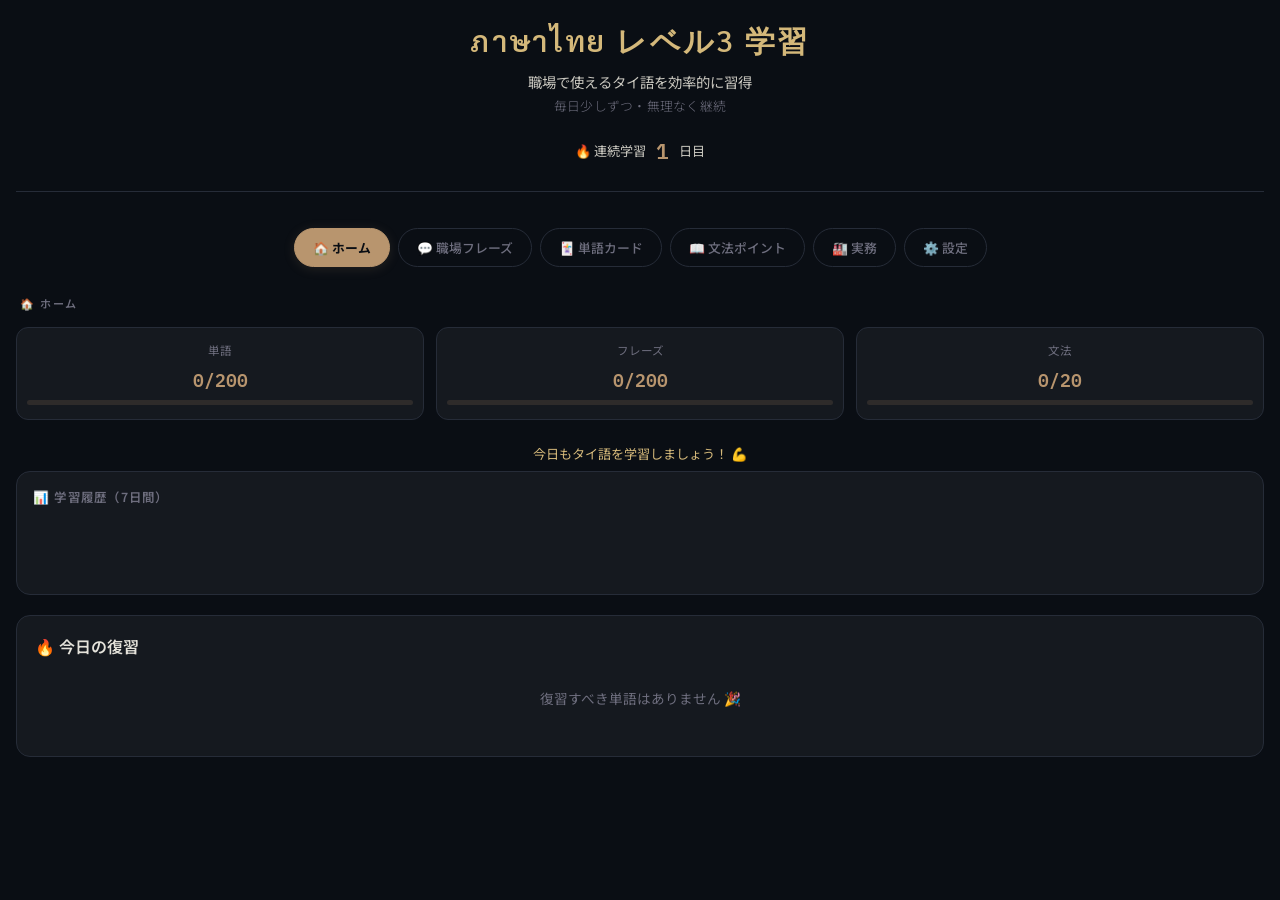
==== commit 516f921e: "全5フェーズ改善：コード分割・UX・学習強化・実務特化・PWA - フェーズ1: advanced.html(2655行)をHTML/CSS/data.js/app.jsに分離 - フェーズ2: スワ" ====
--- a/advanced.html
+++ b/advanced.html
@@ -5,995 +5,26 @@
 <meta name="viewport" content="width=device-width, initial-scale=1.0">
 <title>タイ語学習ダッシュボード - Level 3対策</title>
 <meta name="theme-color" content="#0a0e14">
+<link rel="manifest" href="manifest.json">
 <meta name="mobile-web-app-capable" content="yes">
 <meta name="apple-mobile-web-app-capable" content="yes">
 <meta name="apple-mobile-web-app-status-bar-style" content="black-translucent">
 <meta name="apple-mobile-web-app-title" content="タイ語学習">
 <link rel="apple-touch-icon" href="data:image/svg+xml,<svg xmlns='http://www.w3.org/2000/svg' viewBox='0 0 100 100'><rect width='100' height='100' rx='20' fill='%230a0e14'/><text y='.9em' font-size='80' x='10'>🇹🇭</text></svg>">
 <link href="https://fonts.googleapis.com/css2?family=Sarabun:wght@300;400;600&family=Noto+Sans+JP:wght@300;400;500;700&family=IBM+Plex+Mono:wght@400;600&display=swap" rel="stylesheet">
-<style>
-  :root {
-    --bg: #0a0e14;
-    --surface: #15191f;
-    --surface2: #1d2229;
-    --surface3: #252b35;
-    --accent: #b8956e;
-    --accent2: #6ea8b8;
-    --thai: #d4b87a;
-    --green: #5eb88a;
-    --red: #b86e7e;
-    --text: #e4e2da;
-    --text-dim: #c8c6be;
-    --muted: #6e6e7e;
-    --border: #262c38;
-    --glow: rgba(184, 149, 110, 0.15);
-  }
-
-  * { margin: 0; padding: 0; box-sizing: border-box; }
-
-  body {
-    background: var(--bg);
-    color: var(--text);
-    font-family: 'Noto Sans JP', sans-serif;
-    min-height: 100vh;
-    padding: 20px 16px 60px;
-    opacity: 0;
-    animation: fadeIn 0.6s ease forwards;
-  }
-
-  @keyframes fadeIn {
-    to { opacity: 1; }
-  }
-
-  .header {
-    text-align: center;
-    margin-bottom: 36px;
-    padding-bottom: 24px;
-    border-bottom: 1px solid var(--border);
-    animation: slideDown 0.5s ease;
-  }
-
-  @keyframes slideDown {
-    from { transform: translateY(-20px); opacity: 0; }
-    to { transform: translateY(0); opacity: 1; }
-  }
-
-  .header h1 {
-    font-family: 'Sarabun', sans-serif;
-    font-size: 1.85rem;
-    color: var(--thai);
-    letter-spacing: 0.08em;
-    margin-bottom: 8px;
-    font-weight: 600;
-  }
-
-  .header .tagline {
-    color: var(--text-dim);
-    font-size: 0.9rem;
-    font-weight: 400;
-    margin-bottom: 4px;
-  }
-
-  .header .subtitle {
-    color: var(--muted);
-    font-size: 0.8rem;
-    font-weight: 300;
-    letter-spacing: 0.02em;
-  }
-
-  .streak-bar {
-    display: flex;
-    align-items: center;
-    justify-content: center;
-    gap: 10px;
-    margin: 18px 0 0;
-    font-size: 0.82rem;
-    color: var(--text-dim);
-  }
-
-  .streak-count {
-    font-family: 'IBM Plex Mono', monospace;
-    font-size: 1.3rem;
-    color: var(--accent);
-    font-weight: 600;
-  }
-
-  .tabs {
-    display: flex;
-    gap: 8px;
-    justify-content: center;
-    margin-bottom: 28px;
-    flex-wrap: wrap;
-    animation: fadeIn 0.6s ease 0.2s backwards;
-  }
-
-  .tab {
-    padding: 9px 18px;
-    border-radius: 22px;
-    border: 1px solid var(--border);
-    background: transparent;
-    color: var(--muted);
-    cursor: pointer;
-    font-family: 'Noto Sans JP', sans-serif;
-    font-size: 0.8rem;
-    font-weight: 500;
-    transition: all 0.25s cubic-bezier(0.4, 0, 0.2, 1);
-  }
-
-  .tab.active {
-    background: var(--accent);
-    color: var(--bg);
-    border-color: var(--accent);
-    font-weight: 700;
-    box-shadow: 0 2px 12px var(--glow);
-  }
-
-  .tab:hover:not(.active) {
-    border-color: var(--accent);
-    color: var(--text);
-    background: rgba(184, 149, 110, 0.05);
-  }
-
-  .section { 
-    display: none;
-    animation: fadeSlideUp 0.4s ease;
-  }
-  
-  .section.active { display: block; }
-
-  @keyframes fadeSlideUp {
-    from { transform: translateY(10px); opacity: 0; }
-    to { transform: translateY(0); opacity: 1; }
-  }
-
-  /* MODE SWITCHER */
-  .mode-switcher {
-    display: flex;
-    gap: 8px;
-    justify-content: center;
-    margin-bottom: 20px;
-  }
-
-  .mode-btn {
-    padding: 8px 20px;
-    border-radius: 18px;
-    border: 1px solid var(--border);
-    background: transparent;
-    color: var(--muted);
-    cursor: pointer;
-    font-size: 0.8rem;
-    font-weight: 500;
-    transition: all 0.25s;
-  }
-
-  .mode-btn.active {
-    background: var(--accent2);
-    color: var(--bg);
-    border-color: var(--accent2);
-    font-weight: 700;
-  }
-
-  /* DAILY CHECKLIST */
-  .checklist-grid {
-    display: grid;
-    gap: 11px;
-  }
-
-  .check-item {
-    background: var(--surface);
-    border: 1px solid var(--border);
-    border-radius: 14px;
-    padding: 15px 18px;
-    display: flex;
-    align-items: center;
-    gap: 14px;
-    cursor: pointer;
-    transition: all 0.25s cubic-bezier(0.4, 0, 0.2, 1);
-  }
-
-  .check-item:hover { 
-    border-color: var(--accent2); 
-    transform: translateY(-1px);
-    box-shadow: 0 4px 16px rgba(0,0,0,0.2);
-  }
-
-  .check-item.done {
-    border-color: var(--green);
-    background: rgba(94, 184, 138, 0.06);
-  }
-
-  .checkbox {
-    width: 22px;
-    height: 22px;
-    border-radius: 6px;
-    border: 2px solid var(--muted);
-    display: flex;
-    align-items: center;
-    justify-content: center;
-    flex-shrink: 0;
-    font-size: 13px;
-    transition: all 0.2s;
-  }
-
-  .check-item.done .checkbox {
-    background: var(--green);
-    border-color: var(--green);
-    color: var(--bg);
-  }
-
-  .check-label {
-    flex: 1;
-  }
-
-  .check-label .main { 
-    font-size: 0.92rem; 
-    margin-bottom: 3px;
-    font-weight: 500;
-  }
-  
-  .check-label .sub { 
-    font-size: 0.74rem; 
-    color: var(--muted); 
-    line-height: 1.4;
-  }
-
-  .check-time {
-    font-family: 'IBM Plex Mono', monospace;
-    font-size: 0.72rem;
-    color: var(--muted);
-    background: var(--surface2);
-    padding: 4px 9px;
-    border-radius: 10px;
-  }
-
-  .progress-summary {
-    background: var(--surface);
-    border: 1px solid var(--border);
-    border-radius: 14px;
-    padding: 18px 20px;
-    margin-top: 18px;
-    display: flex;
-    align-items: center;
-    gap: 16px;
-  }
-
-  .progress-bar-wrap {
-    flex: 1;
-    height: 7px;
-    background: var(--surface2);
-    border-radius: 4px;
-    overflow: hidden;
-  }
-
-  .progress-bar {
-    height: 100%;
-    background: linear-gradient(90deg, var(--green), var(--accent2));
-    border-radius: 4px;
-    transition: width 0.5s cubic-bezier(0.4, 0, 0.2, 1);
-  }
-
-  .progress-text {
-    font-family: 'IBM Plex Mono', monospace;
-    font-size: 0.84rem;
-    color: var(--accent);
-    white-space: nowrap;
-    font-weight: 600;
-  }
-
-  /* VOCAB FLASHCARD */
-  .flashcard-area {
-    display: flex;
-    flex-direction: column;
-    align-items: center;
-    gap: 22px;
-  }
-
-  .category-select {
-    display: flex;
-    gap: 8px;
-    flex-wrap: wrap;
-    justify-content: center;
-  }
-
-  .cat-btn {
-    padding: 7px 15px;
-    border-radius: 18px;
-    border: 1px solid var(--border);
-    background: transparent;
-    color: var(--muted);
-    cursor: pointer;
-    font-size: 0.77rem;
-    font-family: 'Noto Sans JP', sans-serif;
-    font-weight: 500;
-    transition: all 0.25s;
-  }
-
-  .cat-btn.active {
-    background: var(--surface2);
-    color: var(--thai);
-    border-color: var(--thai);
-    box-shadow: 0 2px 10px rgba(212, 184, 122, 0.15);
-  }
-
-  .flashcard {
-    width: 100%;
-    max-width: 440px;
-    min-height: 220px;
-    background: var(--surface);
-    border: 1px solid var(--border);
-    border-radius: 22px;
-    display: flex;
-    flex-direction: column;
-    align-items: center;
-    justify-content: center;
-    padding: 36px 30px;
-    cursor: pointer;
-    text-align: center;
-    transition: all 0.3s cubic-bezier(0.4, 0, 0.2, 1);
-    position: relative;
-    user-select: none;
-  }
-
-  .flashcard:hover { 
-    transform: translateY(-3px); 
-    border-color: var(--accent2);
-    box-shadow: 0 8px 24px rgba(0,0,0,0.25);
-  }
-
-  .flashcard .thai-word {
-    font-family: 'Sarabun', sans-serif;
-    font-size: 2.5rem;
-    color: var(--thai);
-    margin-bottom: 10px;
-    line-height: 1.25;
-    font-weight: 600;
-  }
-
-  .flashcard .romanji {
-    font-size: 0.84rem;
-    color: var(--muted);
-    margin-bottom: 6px;
-    font-style: italic;
-  }
-
-  .flashcard .meaning {
-    font-size: 1.12rem;
-    color: var(--text-dim);
-    margin-top: 14px;
-    display: none;
-    font-weight: 500;
-  }
-
-  .flashcard .meaning.show { display: block; }
-
-  .flashcard .example {
-    display: none;
-    font-size: 0.78rem;
-    color: var(--muted);
-    margin-top: 10px;
-    line-height: 1.6;
-    font-style: italic;
-    padding: 8px 12px;
-    background: var(--surface2);
-    border-radius: 8px;
-  }
-  .flashcard .example.show { display: block; }
-
-  .flashcard .tap-hint {
-    font-size: 0.7rem;
-    color: var(--muted);
-    position: absolute;
-    bottom: 14px;
-    right: 18px;
-  }
-
-  .speaker-btn {
-    position: absolute;
-    top: 18px;
-    right: 18px;
-    background: var(--surface2);
-    border: 1px solid var(--border);
-    border-radius: 50%;
-    width: 44px;
-    height: 44px;
-    font-size: 1.3rem;
-    cursor: pointer;
-    display: flex;
-    align-items: center;
-    justify-content: center;
-    transition: all 0.25s;
-  }
-
-  .speaker-btn:hover {
-    background: var(--accent);
-    border-color: var(--accent);
-    transform: scale(1.1);
-  }
-
-  .speaker-btn:active {
-    transform: scale(0.95);
-  }
-
-  .phrase-card {
-    cursor: default;
-  }
-
-  .phrase-card .meaning {
-    display: block;
-  }
-
-  .card-counter {
-    font-family: 'IBM Plex Mono', monospace;
-    font-size: 0.78rem;
-    color: var(--muted);
-  }
-
-  .fc-buttons {
-    display: flex;
-    gap: 12px;
-  }
-
-  .fc-btn {
-    padding: 11px 26px;
-    border-radius: 12px;
-    border: none;
-    font-family: 'Noto Sans JP', sans-serif;
-    font-size: 0.84rem;
-    cursor: pointer;
-    font-weight: 600;
-    transition: all 0.2s;
-  }
-
-  .fc-btn:hover { 
-    opacity: 0.85;
-    transform: translateY(-1px);
-  }
-
-  .fc-btn.good { background: var(--green); color: var(--bg); }
-  .fc-btn.again { background: var(--surface2); color: var(--text); border: 1px solid var(--border); }
-  .fc-btn.skip { background: transparent; color: var(--muted); border: 1px solid var(--border); }
-
-  /* GRAMMAR */
-  .grammar-list {
-    display: grid;
-    gap: 13px;
-  }
-
-  .grammar-card {
-    background: var(--surface);
-    border: 1px solid var(--border);
-    border-radius: 16px;
-    overflow: hidden;
-    transition: all 0.25s;
-  }
-
-  .grammar-card:hover {
-    border-color: var(--accent2);
-    box-shadow: 0 4px 16px rgba(0,0,0,0.15);
-  }
-
-  .grammar-header {
-    padding: 15px 19px;
-    display: flex;
-    align-items: center;
-    gap: 12px;
-    cursor: pointer;
-    transition: background 0.2s;
-  }
-
-  .grammar-header:hover { background: var(--surface2); }
-
-  .grammar-tag {
-    font-size: 0.68rem;
-    padding: 4px 9px;
-    border-radius: 9px;
-    background: var(--surface2);
-    color: var(--accent2);
-    font-family: 'IBM Plex Mono', monospace;
-    white-space: nowrap;
-    font-weight: 600;
-  }
-
-  .grammar-title { 
-    flex: 1; 
-    font-size: 0.9rem;
-    font-weight: 500;
-  }
-
-  .grammar-body {
-    display: none;
-    padding: 0 19px 19px;
-    border-top: 1px solid var(--border);
-  }
-
-  .grammar-body.open { display: block; }
-
-  .example-box {
-    margin-top: 15px;
-    background: var(--surface2);
-    border-radius: 12px;
-    padding: 15px;
-  }
-
-  .example-box .thai {
-    font-family: 'Sarabun', sans-serif;
-    font-size: 1.18rem;
-    color: var(--thai);
-    margin-bottom: 5px;
-    font-weight: 500;
-  }
-
-  .example-box .romaji { 
-    font-size: 0.76rem; 
-    color: var(--muted); 
-    margin-bottom: 7px; 
-  }
-  
-  .example-box .jp { 
-    font-size: 0.86rem; 
-    color: var(--text-dim);
-    font-weight: 400;
-  }
-
-  .pattern-box {
-    margin-top: 13px;
-    padding: 11px 15px;
-    border-left: 3px solid var(--accent);
-    font-size: 0.81rem;
-    color: var(--muted);
-    line-height: 1.65;
-    background: rgba(184, 149, 110, 0.03);
-  }
-
-  /* WEEKLY PLAN */
-  .week-grid {
-    display: grid;
-    gap: 11px;
-  }
-
-  .day-row {
-    background: var(--surface);
-    border: 1px solid var(--border);
-    border-radius: 14px;
-    padding: 15px 17px;
-    display: flex;
-    align-items: flex-start;
-    gap: 14px;
-    transition: all 0.25s;
-  }
-
-  .day-row:hover {
-    border-color: var(--accent2);
-    transform: translateX(2px);
-  }
-
-  .day-row.today {
-    border-color: var(--accent);
-    background: rgba(184, 149, 110, 0.06);
-    box-shadow: 0 2px 12px var(--glow);
-  }
-
-  .day-label {
-    font-family: 'IBM Plex Mono', monospace;
-    font-size: 0.73rem;
-    color: var(--muted);
-    min-width: 38px;
-    margin-top: 3px;
-    font-weight: 600;
-  }
-
-  .day-row.today .day-label { color: var(--accent); }
-
-  .day-content { flex: 1; }
-
-  .day-title {
-    font-size: 0.87rem;
-    font-weight: 600;
-    margin-bottom: 5px;
-  }
-
-  .day-tasks {
-    font-size: 0.77rem;
-    color: var(--muted);
-    line-height: 1.75;
-  }
-
-  .day-tasks .thai-ex {
-    color: var(--thai);
-    font-family: 'Sarabun', sans-serif;
-    font-size: 0.86rem;
-  }
-
-  .day-time {
-    font-family: 'IBM Plex Mono', monospace;
-    font-size: 0.7rem;
-    color: var(--muted);
-    background: var(--surface2);
-    padding: 4px 9px;
-    border-radius: 9px;
-    white-space: nowrap;
-    margin-top: 3px;
-  }
-
-  .section-title {
-    font-size: 0.69rem;
-    text-transform: uppercase;
-    letter-spacing: 0.14em;
-    color: var(--muted);
-    margin-bottom: 16px;
-    padding-left: 4px;
-    font-weight: 600;
-  }
-
-  /* TIPS */
-  .tips-grid { display: grid; gap: 13px; }
-
-  .tip-card {
-    background: var(--surface);
-    border: 1px solid var(--border);
-    border-radius: 16px;
-    padding: 18px;
-    display: flex;
-    gap: 15px;
-    align-items: flex-start;
-    transition: all 0.25s;
-  }
-
-  .tip-card:hover {
-    border-color: var(--accent2);
-    transform: translateX(2px);
-    box-shadow: 0 4px 16px rgba(0,0,0,0.15);
-  }
-
-  .tip-icon { font-size: 1.35rem; }
-
-  .tip-title { 
-    font-size: 0.88rem; 
-    font-weight: 600; 
-    margin-bottom: 7px; 
-  }
-  
-  .tip-body { 
-    font-size: 0.79rem; 
-    color: var(--muted); 
-    line-height: 1.7; 
-  }
-  
-  .tip-body .highlight { 
-    color: var(--thai); 
-    font-family: 'Sarabun', sans-serif; 
-    font-size: 0.93rem; 
-  }
-
-  @media (max-width: 480px) {
-    body { padding: 16px 14px 56px; }
-    .header h1 { font-size: 1.55rem; }
-    .flashcard .thai-word { font-size: 2rem; }
-    .flashcard { min-height: 200px; padding: 30px 24px; }
-  }
-
-  /* Loading state removed for smoother experience */
-
-  /* ---- Vocab Filter ---- */
-  .filter-section {
-    margin: 10px 0 8px;
-    display: flex;
-    flex-direction: column;
-    gap: 6px;
-  }
-
-  .filter-row {
-    display: flex;
-    align-items: center;
-    flex-wrap: wrap;
-    gap: 5px;
-  }
-
-  .filter-label {
-    font-size: 0.72rem;
-    color: var(--muted);
-    white-space: nowrap;
-    min-width: 56px;
-  }
-
-  .filter-btn {
-    background: var(--surface2);
-    border: 1px solid var(--border);
-    color: var(--text-dim);
-    border-radius: 20px;
-    padding: 4px 10px;
-    font-size: 0.73rem;
-    cursor: pointer;
-    transition: all 0.15s;
-  }
-
-  .filter-btn:hover:not(.active) { border-color: var(--accent2); color: var(--accent2); }
-  .filter-btn.active { background: var(--accent); border-color: var(--accent); color: white; font-weight: 600; }
-
-  /* ---- Practice Quiz ---- */
-  .practice-btn {
-    margin-top: 14px;
-    background: var(--surface3);
-    border: 1px solid var(--accent2);
-    color: var(--accent2);
-    border-radius: 8px;
-    padding: 8px 16px;
-    font-size: 0.82rem;
-    cursor: pointer;
-    transition: all 0.2s;
-    width: 100%;
-  }
-  .practice-btn:hover { background: rgba(110,168,184,0.12); }
-
-  .practice-area {
-    display: none;
-    margin-top: 14px;
-    border-top: 1px solid var(--border);
-    padding-top: 14px;
-  }
-  .practice-area.open { display: block; }
-
-  .practice-q {
-    margin-bottom: 14px;
-  }
-
-  .practice-q-text {
-    font-size: 0.9rem;
-    color: var(--text);
-    margin-bottom: 10px;
-    line-height: 1.6;
-    background: var(--surface2);
-    padding: 10px 12px;
-    border-radius: 8px;
-  }
-
-  .practice-choices {
-    display: flex;
-    flex-direction: column;
-    gap: 6px;
-  }
-
-  .practice-choice {
-    background: var(--surface3);
-    border: 1px solid var(--border);
-    color: var(--text-dim);
-    border-radius: 8px;
-    padding: 9px 14px;
-    font-size: 0.85rem;
-    cursor: pointer;
-    text-align: left;
-    transition: all 0.15s;
-    font-family: 'Sarabun', sans-serif;
-  }
-  .practice-choice:hover:not(:disabled) { border-color: var(--accent); color: var(--text); }
-  .practice-choice.correct { background: rgba(94,184,138,0.15); border-color: var(--green); color: var(--green); }
-  .practice-choice.wrong { background: rgba(184,110,126,0.12); border-color: var(--red); color: var(--red); }
-  .practice-choice:disabled { cursor: default; }
-
-  .practice-explanation {
-    display: none;
-    font-size: 0.78rem;
-    color: var(--muted);
-    margin-top: 6px;
-    padding: 6px 10px;
-    background: var(--surface2);
-    border-radius: 6px;
-  }
-  .practice-explanation.show { display: block; }
-
-  .practice-perfect {
-    display: none;
-    text-align: center;
-    font-size: 1.1rem;
-    color: var(--accent);
-    padding: 14px;
-    font-weight: 600;
-  }
-  .practice-perfect.show { display: block; }
-
-  .practice-reset-btn {
-    margin-top: 10px;
-    width: 100%;
-    background: transparent;
-    border: 1px solid var(--border);
-    color: var(--muted);
-    border-radius: 8px;
-    padding: 7px;
-    font-size: 0.78rem;
-    cursor: pointer;
-  }
-  .practice-reset-btn:hover { border-color: var(--accent); color: var(--accent); }
-
-  /* ---- Home / SRS ---- */
-  .home-progress {
-    display: grid;
-    grid-template-columns: repeat(3, 1fr);
-    gap: 12px;
-    margin-bottom: 24px;
-  }
-
-  .home-prog-item {
-    background: var(--surface);
-    border: 1px solid var(--border);
-    border-radius: 12px;
-    padding: 14px 10px;
-    text-align: center;
-  }
-
-  .home-prog-label {
-    font-size: 0.72rem;
-    color: var(--muted);
-    margin-bottom: 6px;
-  }
-
-  .home-prog-val {
-    font-family: 'IBM Plex Mono', monospace;
-    font-size: 1.15rem;
-    color: var(--accent);
-    font-weight: 600;
-  }
-
-  .srs-review-box {
-    background: var(--surface);
-    border: 1px solid var(--border);
-    border-radius: 14px;
-    padding: 18px;
-  }
-
-  .srs-title {
-    font-size: 1rem;
-    font-weight: 600;
-    color: var(--text);
-    margin-bottom: 14px;
-  }
-
-  .srs-list {
-    display: flex;
-    flex-direction: column;
-    gap: 8px;
-    margin-bottom: 14px;
-    max-height: 300px;
-    overflow-y: auto;
-  }
-
-  .srs-empty {
-    color: var(--muted);
-    font-size: 0.85rem;
-    text-align: center;
-    padding: 16px 0;
-  }
-
-  .srs-word-row {
-    display: flex;
-    align-items: center;
-    justify-content: space-between;
-    background: var(--surface2);
-    border: 1px solid var(--border);
-    border-radius: 8px;
-    padding: 10px 14px;
-  }
-
-  .srs-word-thai {
-    font-family: 'Sarabun', sans-serif;
-    font-size: 1rem;
-    color: var(--thai);
-  }
-
-  .srs-word-jp {
-    font-size: 0.78rem;
-    color: var(--text-dim);
-  }
-
-  .srs-overdue {
-    font-size: 0.7rem;
-    color: var(--red);
-    background: rgba(184, 110, 126, 0.12);
-    padding: 2px 8px;
-    border-radius: 10px;
-  }
-
-  .srs-start-btn {
-    width: 100%;
-    background: var(--accent);
-    color: white;
-    border: none;
-    border-radius: 10px;
-    padding: 12px;
-    font-size: 0.95rem;
-    font-weight: 600;
-    cursor: pointer;
-    transition: opacity 0.2s;
-  }
-
-  .srs-start-btn:hover { opacity: 0.85; }
-
-  /* ---- Settings ---- */
-  .settings-list {
-    display: flex;
-    flex-direction: column;
-    gap: 14px;
-    margin-top: 16px;
-  }
-
-  .setting-item {
-    display: flex;
-    align-items: center;
-    justify-content: space-between;
-    background: var(--surface);
-    border: 1px solid var(--border);
-    border-radius: 12px;
-    padding: 16px 18px;
-  }
-
-  .setting-label {
-    font-size: 0.95rem;
-    font-weight: 500;
-    color: var(--text);
-    margin-bottom: 4px;
-  }
-
-  .setting-desc {
-    font-size: 0.78rem;
-    color: var(--muted);
-  }
-
-  .toggle-switch {
-    position: relative;
-    display: inline-block;
-    width: 50px;
-    height: 26px;
-    flex-shrink: 0;
-  }
-
-  .toggle-switch input { opacity: 0; width: 0; height: 0; }
-
-  .toggle-slider {
-    position: absolute;
-    cursor: pointer;
-    inset: 0;
-    background: var(--surface3);
-    border-radius: 26px;
-    border: 1px solid var(--border);
-    transition: 0.3s;
-  }
-
-  .toggle-slider:before {
-    content: '';
-    position: absolute;
-    height: 18px;
-    width: 18px;
-    left: 3px;
-    bottom: 3px;
-    background: var(--muted);
-    border-radius: 50%;
-    transition: 0.3s;
-  }
-
-  .toggle-switch input:checked + .toggle-slider { background: var(--accent); border-color: var(--accent); }
-  .toggle-switch input:checked + .toggle-slider:before { transform: translateX(24px); background: white; }
-
-  .speed-btns {
-    display: flex;
-    gap: 8px;
-    flex-wrap: wrap;
-  }
-
-  .speed-btn {
-    background: var(--surface2);
-    border: 1px solid var(--border);
-    color: var(--text-dim);
-    border-radius: 8px;
-    padding: 8px 14px;
-    font-size: 0.82rem;
-    cursor: pointer;
-    transition: all 0.2s;
-  }
-
-  .speed-btn:hover { border-color: var(--accent); color: var(--accent); }
-  .speed-btn.active { background: var(--accent); border-color: var(--accent); color: #fff; font-weight: 600; }
-</style>
+<link rel="stylesheet" href="styles.css">
 </head>
 <body>
+
+<div id="installBanner" style="display:none; position:fixed; bottom:0; left:0; right:0; background:#1a2233; border-top:1px solid #b8956e; padding:12px 16px; align-items:center; gap:12px; z-index:9999; font-size:0.85rem;">
+  <span style="flex:1">📱 ホーム画面に追加してオフラインでも使えます</span>
+  <button id="installBtn" style="background:#b8956e; color:#fff; border:none; border-radius:8px; padding:8px 14px; cursor:pointer; font-size:0.82rem;">追加</button>
+  <button onclick="document.getElementById('installBanner').style.display='none'" style="background:none; border:none; color:#6e6e7e; cursor:pointer; font-size:1.2rem;">✕</button>
+</div>
+
+<div id="offlineBanner" style="display:none; position:fixed; top:0; left:0; right:0; background:#c0392b; color:#fff; text-align:center; padding:8px; font-size:0.82rem; z-index:10000;">
+  📵 オフラインモード - 保存済みコンテンツを表示しています
+</div>
 
 <div class="header">
   <h1>ภาษาไทย レベル3 学習</h1>
@@ -1011,6 +42,7 @@
   <button class="tab" onclick="switchTab('phrases')">💬 職場フレーズ</button>
   <button class="tab" onclick="switchTab('vocab')">🃏 単語カード</button>
   <button class="tab" onclick="switchTab('grammar')">📖 文法ポイント</button>
+  <button class="tab" onclick="switchTab('business')">🏭 実務</button>
   <button class="tab" onclick="switchTab('settings')">⚙️ 設定</button>
 </div>
 
@@ -1022,15 +54,25 @@
     <div class="home-prog-item">
       <div class="home-prog-label">単語</div>
       <div class="home-prog-val" id="homeVocabProg">0/200</div>
+      <div class="prog-bar-wrap"><div class="prog-bar" id="vocabProgBar" style="width:0%"></div></div>
     </div>
     <div class="home-prog-item">
       <div class="home-prog-label">フレーズ</div>
       <div class="home-prog-val" id="homePhraseProg">0/200</div>
+      <div class="prog-bar-wrap"><div class="prog-bar" id="phraseProgBar" style="width:0%"></div></div>
     </div>
     <div class="home-prog-item">
       <div class="home-prog-label">文法</div>
       <div class="home-prog-val" id="homeGrammarProg">0/20</div>
-    </div>
+      <div class="prog-bar-wrap"><div class="prog-bar" id="grammarProgBar" style="width:0%"></div></div>
+    </div>
+  </div>
+
+  <div id="motivationMsg" style="text-align:center; font-size:0.82rem; color:#d4b87a; margin:8px 0; min-height:1.2em;"></div>
+
+  <div class="chart-section">
+    <div class="chart-title">📊 学習履歴（7日間）</div>
+    <div class="chart-bars" id="learningChart"></div>
   </div>
 
   <div class="srs-review-box">
@@ -1045,7 +87,7 @@
 <!-- WORKPLACE PHRASES -->
 <div class="section" id="phrases">
   <p class="section-title">職場会話フレーズ（200フレーズ・音声付き）</p>
-  
+
   <div class="mode-switcher">
     <button class="mode-btn active" onclick="setPhraseMode('learn')">📚 学習モード</button>
     <button class="mode-btn" onclick="setPhraseMode('review')">🔄 復習モード</button>
@@ -1080,10 +122,12 @@
 <!-- VOCAB FLASHCARD -->
 <div class="section" id="vocab">
   <p class="section-title">単語フラッシュカード（200単語）</p>
-  
+
   <div class="mode-switcher">
     <button class="mode-btn active" onclick="setVocabMode('learn')">📚 学習モード</button>
     <button class="mode-btn" onclick="setVocabMode('review')">🔄 復習モード</button>
+    <button class="mode-btn" onclick="setVocabMode('quiz')">🧠 クイズ</button>
+    <button class="mode-btn" onclick="setVocabMode('listening')">🎧 リスニング</button>
   </div>
 
   <div class="flashcard-area">
@@ -1101,6 +145,7 @@
         <button class="filter-btn freq-btn active" onclick="setFreqFilter('all', this)">全て</button>
         <button class="filter-btn freq-btn" onclick="setFreqFilter('high', this)">🔥 超頻出</button>
         <button class="filter-btn freq-btn" onclick="setFreqFilter('medium', this)">📗 頻出</button>
+        <button class="filter-btn freq-btn" onclick="setFreqFilter('weak', this)">⚠️ 苦手</button>
       </div>
       <div class="filter-row">
         <span class="filter-label">🏷 シーン：</span>
@@ -1120,7 +165,7 @@
       <div class="romanji" id="fcRomaji">–</div>
       <div class="meaning" id="fcMeaning">–</div>
       <div class="example" id="fcExample"></div>
-      <div class="tap-hint">タップして意味を表示</div>
+      <div class="tap-hint" id="tapHint">タップして意味を表示</div>
     </div>
 
     <div class="card-counter" id="cardCounter">1 / 10</div>
@@ -1131,6 +176,42 @@
     </div>
     <div id="fcNext" style="display:none">
       <button class="fc-btn skip" onclick="startCards()">もう一周する</button>
+    </div>
+
+    <!-- QUIZ MODE AREA -->
+    <div id="quizArea" style="display:none; width:100%; max-width:440px; flex-direction:column; align-items:center; gap:16px;">
+      <div class="flashcard" style="cursor:default;" id="quizCard">
+        <div class="thai-word" id="quizThai">–</div>
+        <div class="romanji" id="quizRomaji">–</div>
+      </div>
+      <div class="card-counter" id="quizCounter">1 / 10</div>
+      <div class="quiz-choices" id="quizChoices"></div>
+      <div id="quizNextBtn" style="display:none">
+        <button class="fc-btn good" onclick="quizNext()">次へ →</button>
+      </div>
+      <div id="quizScoreArea" style="display:none; text-align:center; gap:12px; flex-direction:column; align-items:center;">
+        <div class="quiz-score" id="quizScoreText"></div>
+        <button class="fc-btn skip" onclick="startCards()">もう一度</button>
+        <button class="fc-btn again" id="retryWrongBtn" onclick="retryWrongAnswers()" style="display:none">⚠️ 間違えた問題だけ復習</button>
+      </div>
+    </div>
+
+    <!-- LISTENING MODE AREA -->
+    <div id="listeningArea" style="display:none; width:100%; max-width:440px; flex-direction:column; align-items:center; gap:16px;">
+      <div class="flashcard" style="cursor:default;" id="listeningCard">
+        <div class="listening-icon">🎧</div>
+        <div style="font-size:0.9rem; color:var(--muted);">音声を聞いて意味を選んでください</div>
+        <button class="listening-play-btn" onclick="playListeningAudio()">🔊 もう一度聞く</button>
+      </div>
+      <div class="card-counter" id="listeningCounter">1 / 10</div>
+      <div class="quiz-choices" id="listeningChoices"></div>
+      <div id="listeningNextBtn" style="display:none">
+        <button class="fc-btn good" onclick="listeningNext()">次へ →</button>
+      </div>
+      <div id="listeningScoreArea" style="display:none; text-align:center; gap:12px; flex-direction:column; align-items:center;">
+        <div class="quiz-score" id="listeningScoreText"></div>
+        <button class="fc-btn skip" onclick="startCards()">もう一度</button>
+      </div>
     </div>
   </div>
 </div>
@@ -1142,6 +223,44 @@
   </div>
 </div>
 
+<!-- BUSINESS (KMC実務) -->
+<div class="section" id="business">
+  <p class="section-title">🏭 KMC実務タイ語</p>
+
+  <div class="mode-switcher">
+    <button class="mode-btn active" onclick="setBusinessMode('roleplay')">🎭 ロールプレイ</button>
+    <button class="mode-btn" onclick="setBusinessMode('car')">📋 CAR報告書</button>
+    <button class="mode-btn" onclick="setBusinessMode('email')">✉️ メール例文</button>
+  </div>
+
+  <!-- ロールプレイ -->
+  <div id="roleplayArea" class="business-area">
+    <div class="category-select" id="roleplayScenes"></div>
+    <div class="roleplay-card" id="roleplayCard">
+      <div class="roleplay-scene-title" id="roleplayTitle">--</div>
+      <div class="roleplay-dialogue" id="roleplayDialogue"></div>
+      <div class="roleplay-vocab" id="roleplayVocab"></div>
+    </div>
+    <div class="card-counter" id="roleplayCounter">1 / 1</div>
+    <div class="fc-buttons">
+      <button class="fc-btn skip" onclick="prevRoleplay()">← 前</button>
+      <button class="fc-btn good" onclick="nextRoleplay()">次 →</button>
+    </div>
+  </div>
+
+  <!-- CAR報告書 -->
+  <div id="carArea" class="business-area" style="display:none">
+    <div class="category-select" id="carCategories"></div>
+    <div class="car-template" id="carTemplate"></div>
+  </div>
+
+  <!-- メール例文 -->
+  <div id="emailArea" class="business-area" style="display:none">
+    <div class="category-select" id="emailCategories"></div>
+    <div class="email-template" id="emailTemplate"></div>
+  </div>
+</div>
+
 <!-- SETTINGS -->
 <div class="section" id="settings">
   <p class="section-title">⚙️ 設定</p>
@@ -1173,1310 +292,7 @@
   </div>
 </div>
 
-<script>
-function playAudio(type) {
-  const text = type === 'phrase' ? 
-    document.getElementById('phraseThai').textContent :
-    document.getElementById('fcThai').textContent;
-  
-  if (text === '–' || text.includes('🎉')) return;
-  
-  if ('speechSynthesis' in window) {
-    window.speechSynthesis.cancel();
-    const utterance = new SpeechSynthesisUtterance(text);
-    utterance.lang = 'th-TH';
-    utterance.rate = speechRate;
-    window.speechSynthesis.speak(utterance);
-  }
-}
-
-// ================================
-// SETTINGS: AUTO PLAY & SPEECH RATE
-// ================================
-let autoPlayAudio = localStorage.getItem('autoPlayAudio') === 'true';
-let speechRate = parseFloat(localStorage.getItem('speechRate') || '0.8');
-
-function setSpeechRate(rate, btn) {
-  speechRate = rate;
-  localStorage.setItem('speechRate', rate);
-  document.querySelectorAll('.speed-btn').forEach(b => b.classList.remove('active'));
-  btn.classList.add('active');
-}
-
-function toggleAutoPlay(val) {
-  autoPlayAudio = val;
-  localStorage.setItem('autoPlayAudio', val);
-}
-
-// Init settings UI on load
-document.addEventListener('DOMContentLoaded', function() {
-  const toggle = document.getElementById('autoPlayToggle');
-  if (toggle) toggle.checked = autoPlayAudio;
-  // Init speed buttons
-  const rateMap = { 0.5: 0, 0.8: 1, 1.0: 2 };
-  const btns = document.querySelectorAll('.speed-btn');
-  btns.forEach(b => b.classList.remove('active'));
-  const idx = rateMap[speechRate] ?? 1;
-  if (btns[idx]) btns[idx].classList.add('active');
-  // Init filter buttons
-  document.querySelectorAll('.freq-btn').forEach(b => {
-    b.classList.remove('active');
-    if (b.getAttribute('onclick') && b.getAttribute('onclick').includes("'" + freqFilter + "'")) b.classList.add('active');
-  });
-  document.querySelectorAll('.scene-btn').forEach(b => {
-    b.classList.remove('active');
-    if (b.getAttribute('onclick') && b.getAttribute('onclick').includes("'" + sceneFilter + "'")) b.classList.add('active');
-  });
-});
-
-// ================================
-// PROGRESS TRACKING
-// ================================
-function loadProgress() {
-  const saved = localStorage.getItem('thaiLearningProgress');
-  if (saved) return JSON.parse(saved);
-  return { vocabLearned: {}, phrasesLearned: {}, grammarLearned: {} };
-}
-
-function saveProgress() {
-  localStorage.setItem('thaiLearningProgress', JSON.stringify(progress));
-  updateProgressDisplay();
-}
-
-let progress = loadProgress();
-
-function updateProgressDisplay() {
-  const vocabCount = Object.keys(progress.vocabLearned).filter(k => progress.vocabLearned[k]).length;
-  const phraseCount = Object.keys(progress.phrasesLearned).filter(k => progress.phrasesLearned[k]).length;
-  const grammarCount = Object.keys(progress.grammarLearned).filter(k => progress.grammarLearned[k]).length;
-  
-  document.getElementById('homeVocabProg').textContent = vocabCount + '/200';
-  document.getElementById('homePhraseProg').textContent = phraseCount + '/200';
-  document.getElementById('homeGrammarProg').textContent = grammarCount + '/20';
-}
-
-// ---- Tabs ----
-function switchTab(tab, fromCode) {
-  document.querySelectorAll('.section').forEach(s => s.classList.remove('active'));
-  document.querySelectorAll('.tab').forEach(t => t.classList.remove('active'));
-  document.getElementById(tab).classList.add('active');
-  if (!fromCode && event && event.target) {
-    event.target.classList.add('active');
-  } else {
-    // コードから呼ばれた場合、対応するタブボタンをアクティブに
-    document.querySelectorAll('.tab').forEach(t => {
-      if (t.getAttribute('onclick') && t.getAttribute('onclick').includes("'" + tab + "'")) {
-        t.classList.add('active');
-      }
-    });
-  }
-  if (tab === 'home') renderHomeScreen();
-}
-
-// ---- Checklist ----
-function toggleCheck(el) {
-  el.classList.toggle('done');
-  updateProgress();
-}
-
-function updateProgress() {
-  const items = document.querySelectorAll('.check-item');
-  const done = document.querySelectorAll('.check-item.done').length;
-  const pct = Math.round((done / items.length) * 100);
-  document.getElementById('progressBar').style.width = pct + '%';
-  document.getElementById('progressText').textContent = done + ' / ' + items.length;
-}
-
-// ---- Streak ----
-document.getElementById('streakCount').textContent = '1';
-
-// ---- Vocab ----
-const vocabData = {
-  work: [
-    { thai: 'ตรวจสอบ', romaji: 'truat-sop', jp: '検査する・確認する', example: 'ผมจะตรวจสอบชิ้นงานครับ（部品を検査します）', frequency: 'high', scenes: ["QC","不良対応","指示"] },
-    { thai: 'รายงาน', romaji: 'rai-ngan', jp: '報告する / 報告書', example: 'ส่งรายงานให้ผู้จัดการครับ（マネージャーに報告書を提出します）', frequency: 'high', scenes: ["会議","指示","朝礼"] },
-    { thai: 'แก้ไข', romaji: 'gae-khai', jp: '修正する・直す', example: 'ต้องแก้ไขข้อบกพร่องนี้ครับ（この欠陥を修正する必要があります）', frequency: 'high', scenes: ["不良対応","指示","QC"] },
-    { thai: 'กระบวนการ', romaji: 'gra-buan-gan', jp: 'プロセス・工程', example: 'ปรับปรุงกระบวนการผลิตครับ（生産プロセスを改善します）', frequency: 'medium', scenes: ["会議","指示"] },
-    { thai: 'ประสิทธิภาพ', romaji: 'pra-sit-thi-phap', jp: '効率・パフォーマンス', example: 'เพิ่มประสิทธิภาพการทำงานครับ（作業効率を上げます）', frequency: 'medium', scenes: ["会議","朝礼"] },
-    { thai: 'มอบหมาย', romaji: 'mop-mai', jp: '割り当てる・委任する', example: 'ผู้จัดการมอบหมายงานนี้ให้ผมครับ（マネージャーがこの仕事を私に割り当てました）', frequency: 'medium', scenes: ["指示","会議"] },
-    { thai: 'กำหนดการ', romaji: 'gam-not-gan', jp: 'スケジュール・日程', example: 'ตรวจสอบกำหนดการวันนี้ครับ（今日のスケジュールを確認します）', frequency: 'medium', scenes: ["会議","朝礼"] },
-    { thai: 'ดำเนินการ', romaji: 'dam-noen-gan', jp: '実施する・進める', example: 'กำลังดำเนินการอยู่ครับ（現在進行中です）', frequency: 'medium', scenes: ["指示","会議"] },
-    { thai: 'เอกสาร', romaji: 'ek-ga-san', jp: '書類・ドキュメント', example: 'เตรียมเอกสารให้พร้อมครับ（書類を準備します）', frequency: 'medium', scenes: ["会議","指示"] },
-    { thai: 'ประชุม', romaji: 'pra-chum', jp: '会議する / 会議', example: 'ประชุมเริ่มตอน 9 โมงครับ（会議は9時に始まります）', frequency: 'high', scenes: ["会議","朝礼"] },
-    { thai: 'ผลิต', romaji: 'pha-lit', jp: '生産する', example: 'โรงงานนี้ผลิตชิ้นส่วนรถยนต์ครับ（この工場は自動車部品を生産します）', frequency: 'high', scenes: ["QC","指示","朝礼"] },
-    { thai: 'วัตถุดิบ', romaji: 'wat-thu-dip', jp: '原材料', example: 'วัตถุดิบหมดแล้วครับ（原材料が切れました）', frequency: 'medium', scenes: ["QC","指示"] },
-    { thai: 'คลังสินค้า', romaji: 'khlang-sin-kha', jp: '倉庫', example: 'เก็บของในคลังสินค้าครับ（倉庫に保管します）', frequency: 'medium', scenes: ["指示"] },
-    { thai: 'ส่งออก', romaji: 'song-ok', jp: '輸出する', example: 'บริษัทนี้ส่งออกสินค้าไปญี่ปุ่นครับ（この会社は日本に輸出します）', frequency: 'low', scenes: ["会議"] },
-    { thai: 'นำเข้า', romaji: 'nam-khao', jp: '輸入する', example: 'นำเข้าวัตถุดิบจากต่างประเทศครับ（海外から原材料を輸入します）', frequency: 'low', scenes: ["会議"] },
-    { thai: 'ผู้จัดการ', romaji: 'phu-jat-gan', jp: '管理者・マネージャー', example: 'ผู้จัดการอนุมัติแผนนี้แล้วครับ（マネージャーはこの計画を承認しました）', frequency: 'high', scenes: ["会議","朝礼","指示"] },
-    { thai: 'พนักงาน', romaji: 'pha-nak-ngan', jp: '従業員', example: 'พนักงานทุกคนต้องสวมหน้ากากครับ（全従業員はマスクを着用する必要があります）', frequency: 'high', scenes: ["会議","朝礼","指示"] },
-    { thai: 'เงินเดือน', romaji: 'ngoen-duean', jp: '給料', example: 'รับเงินเดือนวันที่ 25 ทุกเดือนครับ（毎月25日に給料を受け取ります）', frequency: 'medium', scenes: ["日常"] },
-    { thai: 'โบนัส', romaji: 'bo-nas', jp: 'ボーナス', example: 'ได้รับโบนัสสิ้นปีครับ（年末ボーナスをもらいます）', frequency: 'low', scenes: ["日常"] },
-    { thai: 'วันหยุด', romaji: 'wan-yut', jp: '休日', example: 'พรุ่งนี้เป็นวันหยุดนักขัตฤกษ์ครับ（明日は祝日です）', frequency: 'medium', scenes: ["日常","朝礼"] },
-    { thai: 'ลาป่วย', romaji: 'la-puay', jp: '病欠する', example: 'วันนี้ขอลาป่วยครับ（今日は病欠します）', frequency: 'medium', scenes: ["日常","朝礼"] },
-    { thai: 'ลากิจ', romaji: 'la-kit', jp: '私用で休む', example: 'ขอลากิจไปธุระส่วนตัวครับ（私用で休みを取ります）', frequency: 'medium', scenes: ["日常","朝礼"] },
-    { thai: 'ทำงานล่วงเวลา', romaji: 'tham-ngan-luang-wela', jp: '残業する', example: 'ต้องทำงานล่วงเวลาคืนนี้ครับ（今夜は残業する必要があります）', frequency: 'high', scenes: ["指示","朝礼"] },
-    { thai: 'ประกันสังคม', romaji: 'pra-gan-sang-khom', jp: '社会保険', example: 'ส่งเงินประกันสังคมทุกเดือนครับ（毎月社会保険料を納めます）', frequency: 'low', scenes: ["日常"] },
-    { thai: 'สัญญา', romaji: 'san-ya', jp: '契約', example: 'เซ็นสัญญาจ้างงานแล้วครับ（雇用契約にサインしました）', frequency: 'low', scenes: ["会議"] },
-    { thai: 'บริษัท', romaji: 'bo-ri-sat', jp: '会社', example: 'บริษัทนี้ตั้งอยู่ในนิคมอุตสาหกรรมครับ（この会社は工業団地にあります）', frequency: 'high', scenes: ["会議","日常"] },
-    { thai: 'โรงงาน', romaji: 'rong-ngan', jp: '工場', example: 'โรงงานเปิดตลอด 24 ชั่วโมงครับ（工場は24時間稼働しています）', frequency: 'high', scenes: ["会議","指示","日常"] },
-    { thai: 'แผนก', romaji: 'pha-naek', jp: '部門・部署', example: 'ผมอยู่แผนกควบคุมคุณภาพครับ（私は品質管理部門にいます）', frequency: 'medium', scenes: ["会議","朝礼"] },
-    { thai: 'ตำแหน่ง', romaji: 'tam-naeng', jp: '役職・ポジション', example: 'ตำแหน่งของผมคือหัวหน้างานครับ（私の役職は現場リーダーです）', frequency: 'medium', scenes: ["会議","日常"] },
-    { thai: 'หัวหน้า', romaji: 'hua-na', jp: '上司・リーダー', example: 'หัวหน้าสั่งให้หยุดสายการผลิตครับ（上司が生産ラインを止めるよう指示しました）', frequency: 'high', scenes: ["指示","朝礼","日常"] },
-    { thai: 'ผู้ใต้บังคับบัญชา', romaji: 'phu-tai-bang-khap-ban-cha', jp: '部下', example: 'ผู้ใต้บังคับบัญชาทำงานเก่งมากครับ（部下はとても優秀です）', frequency: 'medium', scenes: ["指示","会議"] },
-    { thai: 'ทีมงาน', romaji: 'thim-ngan', jp: 'チーム', example: 'ทีมงานร่วมมือกันดีมากครับ（チームの連携がとてもいいです）', frequency: 'medium', scenes: ["会議","朝礼"] },
-    { thai: 'โครงการ', romaji: 'khrong-gan', jp: 'プロジェクト', example: 'โครงการนี้เสร็จสิ้นในเดือนหน้าครับ（このプロジェクトは来月完了します）', frequency: 'medium', scenes: ["会議"] },
-    { thai: 'เป้าหมาย', romaji: 'pao-mai', jp: '目標', example: 'เป้าหมายการผลิตวันนี้คือ 1,000 ชิ้นครับ（今日の生産目標は1,000個です）', frequency: 'high', scenes: ["会議","朝礼"] },
-    { thai: 'ผลงาน', romaji: 'phon-ngan', jp: '成果・実績', example: 'ผลงานของทีมดีขึ้นมากครับ（チームの実績が大幅に向上しました）', frequency: 'medium', scenes: ["会議","朝礼"] },
-    { thai: 'ประเมินผล', romaji: 'pra-moem-phon', jp: '評価する', example: 'ประเมินผลการทำงานทุกปีครับ（毎年業績評価を行います）', frequency: 'medium', scenes: ["会議"] },
-    { thai: 'อบรม', romaji: 'op-rom', jp: '研修・トレーニング', example: 'พนักงานใหม่ต้องเข้ารับการอบรมครับ（新入社員は研修を受ける必要があります）', frequency: 'medium', scenes: ["指示","会議"] },
-    { thai: 'พัฒนา', romaji: 'phat-tha-na', jp: '開発する・育成する', example: 'พัฒนาทักษะภาษาไทยทุกวันครับ（毎日タイ語スキルを磨いています）', frequency: 'medium', scenes: ["会議"] },
-    { thai: 'ลูกค้า', romaji: 'luk-kha', jp: '顧客', example: 'ลูกค้าร้องเรียนเรื่องคุณภาพครับ（顧客が品質について苦情を言っています）', frequency: 'high', scenes: ["会議","日常"] },
-    { thai: 'คู่ค้า', romaji: 'khu-kha', jp: '取引先', example: 'เจรจากับคู่ค้าเรื่องราคาครับ（取引先と価格交渉します）', frequency: 'low', scenes: ["会議"] },
-    { thai: 'ผู้ส่งมอบ', romaji: 'phu-song-mop', jp: 'サプライヤー', example: 'ผู้ส่งมอบส่งของล่าช้าครับ（サプライヤーが納期遅延しました）', frequency: 'low', scenes: ["会議"] },
-    { thai: 'ใบสั่งซื้อ', romaji: 'bai-sang-sue', jp: '発注書', example: 'ออกใบสั่งซื้อไปแล้วครับ（発注書を発行しました）', frequency: 'medium', scenes: ["会議","指示"] },
-    { thai: 'ใบเสนอราคา', romaji: 'bai-sa-noe-ra-kha', jp: '見積書', example: 'รอใบเสนอราคาจากซัพพลายเออร์ครับ（サプライヤーからの見積書を待っています）', frequency: 'medium', scenes: ["会議"] },
-    { thai: 'ใบแจ้งหนี้', romaji: 'bai-jaeng-ni', jp: '請求書', example: 'ส่งใบแจ้งหนี้ให้ลูกค้าแล้วครับ（顧客に請求書を送りました）', frequency: 'medium', scenes: ["会議"] },
-    { thai: 'ชำระเงิน', romaji: 'cham-ra-ngoen', jp: '支払う', example: 'ชำระเงินภายใน 30 วันครับ（30日以内に支払います）', frequency: 'medium', scenes: ["会議"] },
-    { thai: 'เครดิต', romaji: 'khre-dit', jp: '信用・掛け', example: 'ลูกค้ามีเครดิตดีครับ（顧客は信用が良好です）', frequency: 'low', scenes: ["会議"] },
-    { thai: 'กำไร', romaji: 'gam-rai', jp: '利益', example: 'กำไรไตรมาสนี้เพิ่มขึ้นครับ（今四半期の利益が増加しました）', frequency: 'medium', scenes: ["会議"] },
-    { thai: 'ขาดทุน', romaji: 'khat-thun', jp: '損失', example: 'ปีที่แล้วบริษัทขาดทุนครับ（昨年会社は損失を出しました）', frequency: 'medium', scenes: ["会議"] },
-    { thai: 'งบประมาณ', romaji: 'ngop-pra-man', jp: '予算', example: 'งบประมาณปีนี้ถูกอนุมัติแล้วครับ（今年の予算が承認されました）', frequency: 'medium', scenes: ["会議"] },
-    { thai: 'ค่าใช้จ่าย', romaji: 'kha-chai-jai', jp: '経費・支出', example: 'ลดค่าใช้จ่ายในการผลิตครับ（製造コストを削減します）', frequency: 'medium', scenes: ["会議"] }
-  ],
-  quality: [
-    { thai: 'ข้อบกพร่อง', romaji: 'kho-bok-phroeng', jp: '不良・欠陥', example: 'พบข้อบกพร่องในชิ้นงานครับ（部品に欠陥が見つかりました）', frequency: 'high', scenes: ["QC","不良対応"] },
-    { thai: 'มาตรฐาน', romaji: 'mat-tra-than', jp: '基準・スタンダード', example: 'ชิ้นงานนี้ไม่ได้มาตรฐานครับ（この部品は基準を満たしていません）', frequency: 'high', scenes: ["QC","会議"] },
-    { thai: 'ปฏิเสธ', romaji: 'pa-ti-set', jp: '拒否する・却下する', example: 'ปฏิเสธชิ้นงานที่บกพร่องทั้งหมดครับ（欠陥品をすべて却下します）', frequency: 'medium', scenes: ["QC","不良対応"] },
-    { thai: 'สาเหตุ', romaji: 'sa-het', jp: '原因', example: 'ต้องหาสาเหตุของปัญหาครับ（問題の原因を探る必要があります）', frequency: 'high', scenes: ["不良対応","QC"] },
-    { thai: 'แก้ไขปัญหา', romaji: 'gae-khai-pan-ha', jp: '問題を解決する', example: 'แก้ไขปัญหาเครื่องจักรได้แล้วครับ（機械の問題を解決しました）', frequency: 'high', scenes: ["不良対応","QC"] },
-    { thai: 'ผลการตรวจ', romaji: 'phon-gan-truat', jp: '検査結果', example: 'ผลการตรวจชิ้นงานผ่านทั้งหมดครับ（部品の検査結果は全合格です）', frequency: 'high', scenes: ["QC","会議"] },
-    { thai: 'ควบคุม', romaji: 'khuap-khum', jp: '管理する・コントロールする', example: 'ควบคุมคุณภาพการผลิตอย่างเข้มงวดครับ（生産品質を厳格に管理します）', frequency: 'high', scenes: ["QC","指示"] },
-    { thai: 'ปรับปรุง', romaji: 'prap-prung', jp: '改善する', example: 'ปรับปรุงกระบวนการเพื่อลดของเสียครับ（不良品削減のためプロセスを改善します）', frequency: 'high', scenes: ["QC","会議","不良対応"] },
-    { thai: 'ชิ้นงาน', romaji: 'chin-ngan', jp: '部品・ワーク', example: 'ชิ้นงานทุกชิ้นต้องผ่านการตรวจสอบครับ（全部品は検査を通過する必要があります）', frequency: 'high', scenes: ["QC","指示","不良対応"] },
-    { thai: 'ผ่านการตรวจ', romaji: 'phan-gan-truat', jp: '検査合格', example: 'ชิ้นงานล็อตนี้ผ่านการตรวจแล้วครับ（このロットの部品は検査合格しました）', frequency: 'high', scenes: ["QC"] },
-    { thai: 'คุณภาพ', romaji: 'khun-na-phap', jp: '品質', example: 'คุณภาพสินค้าต้องดีที่สุดครับ（製品品質は最高でなければなりません）', frequency: 'high', scenes: ["QC","会議","朝礼"] },
-    { thai: 'ตรวจสอบคุณภาพ', romaji: 'truat-sop-khun-na-phap', jp: '品質検査', example: 'ตรวจสอบคุณภาพทุกวันก่อนส่งครับ（出荷前に毎日品質検査します）', frequency: 'high', scenes: ["QC","指示"] },
-    { thai: 'รับประกัน', romaji: 'rap-pra-gan', jp: '保証する', example: 'สินค้านี้รับประกัน 1 ปีครับ（この製品は1年保証です）', frequency: 'medium', scenes: ["QC","会議"] },
-    { thai: 'ของเสีย', romaji: 'khong-sia', jp: '不良品・廃棄物', example: 'อัตราของเสียลดลงเหลือ 2% ครับ（不良率が2%まで下がりました）', frequency: 'high', scenes: ["QC","不良対応","朝礼"] },
-    { thai: 'แยกของเสีย', romaji: 'yaek-khong-sia', jp: '不良品を分ける', example: 'แยกของเสียออกจากสายการผลิตครับ（生産ラインから不良品を分けます）', frequency: 'high', scenes: ["QC","不良対応","指示"] },
-    { thai: 'เกณฑ์', romaji: 'ken', jp: '基準・条件', example: 'กำหนดเกณฑ์การตรวจสอบใหม่ครับ（新しい検査基準を設定します）', frequency: 'medium', scenes: ["QC","会議"] },
-    { thai: 'ผ่านเกณฑ์', romaji: 'phan-ken', jp: '基準を満たす', example: 'ชิ้นงานนี้ผ่านเกณฑ์แล้วครับ（この部品は基準を満たしました）', frequency: 'high', scenes: ["QC"] },
-    { thai: 'ไม่ผ่านเกณฑ์', romaji: 'mai-phan-ken', jp: '基準未達', example: 'ชิ้นงาน 5 ชิ้นไม่ผ่านเกณฑ์ครับ（部品5個が基準未達です）', frequency: 'high', scenes: ["QC","不良対応"] },
-    { thai: 'ตัวอย่าง', romaji: 'tua-yang', jp: 'サンプル', example: 'เอาตัวอย่างไปตรวจสอบในห้องแล็บครับ（サンプルを検査室に持って行きます）', frequency: 'medium', scenes: ["QC"] },
-    { thai: 'ทดสอบ', romaji: 'thot-sop', jp: 'テストする', example: 'ทดสอบเครื่องจักรก่อนใช้งานครับ（使用前に機械をテストします）', frequency: 'medium', scenes: ["QC","指示"] },
-    { thai: 'วิเคราะห์', romaji: 'wi-khro', jp: '分析する', example: 'วิเคราะห์ข้อมูลการผลิตรายวันครับ（毎日の生産データを分析します）', frequency: 'medium', scenes: ["QC","不良対応","会議"] },
-    { thai: 'วัด', romaji: 'wat', jp: '測定する', example: 'วัดขนาดชิ้นงานด้วยไมโครมิเตอร์ครับ（マイクロメーターで部品の寸法を測定します）', frequency: 'high', scenes: ["QC","指示"] },
-    { thai: 'ชั่ง', romaji: 'chang', jp: '重さを測る', example: 'ชั่งน้ำหนักสินค้าก่อนบรรจุครับ（梱包前に重さを測ります）', frequency: 'medium', scenes: ["QC","指示"] },
-    { thai: 'นับ', romaji: 'nap', jp: '数える', example: 'นับจำนวนชิ้นงานในกล่องครับ（箱の中の部品数を数えます）', frequency: 'high', scenes: ["QC","指示"] },
-    { thai: 'ตรวจนับ', romaji: 'truat-nap', jp: '点検・棚卸し', example: 'ตรวจนับสต็อกทุกสิ้นเดือนครับ（毎月末に棚卸しします）', frequency: 'medium', scenes: ["QC","指示"] },
-    { thai: 'บันทึก', romaji: 'ban-thuek', jp: '記録する', example: 'บันทึกผลการตรวจสอบในระบบครับ（システムに検査結果を記録します）', frequency: 'high', scenes: ["QC","指示","会議"] },
-    { thai: 'รายงานผล', romaji: 'rai-ngan-phon', jp: '結果報告', example: 'รายงานผลการตรวจสอบให้ผู้จัดการทราบครับ（マネージャーに検査結果を報告します）', frequency: 'high', scenes: ["QC","会議"] },
-    { thai: 'เอกสารคุณภาพ', romaji: 'ek-ga-san-khun-na-phap', jp: '品質文書', example: 'จัดทำเอกสารคุณภาพให้ครบถ้วนครับ（品質文書を完備します）', frequency: 'medium', scenes: ["QC","会議"] },
-    { thai: 'ใบรับรอง', romaji: 'bai-rap-rong', jp: '証明書', example: 'ต้องมีใบรับรองคุณภาพก่อนส่งออกครับ（輸出前に品質証明書が必要です）', frequency: 'medium', scenes: ["QC","会議"] },
-    { thai: 'ISO', romaji: 'ai-so', jp: 'ISO（品質規格）', example: 'โรงงานนี้ได้รับการรับรอง ISO 9001 ครับ（この工場はISO9001を取得しています）', frequency: 'medium', scenes: ["QC","会議"] },
-    { thai: 'ตรวจสอบภายใน', romaji: 'truat-sop-phai-nai', jp: '内部監査', example: 'ตรวจสอบภายในประจำปีเสร็จสิ้นแล้วครับ（年次内部監査が完了しました）', frequency: 'medium', scenes: ["QC","会議"] },
-    { thai: 'ตรวจสอบภายนอก', romaji: 'truat-sop-phai-nok', jp: '外部監査', example: 'ทีมตรวจสอบภายนอกมาเยี่ยมโรงงานครับ（外部監査チームが工場を訪問します）', frequency: 'low', scenes: ["QC","会議"] },
-    { thai: 'ไม่เป็นไปตามมาตรฐาน', romaji: 'mai-pen-pai-tam-mat-tra-than', jp: '基準不適合', example: 'รายงานสิ่งที่ไม่เป็นไปตามมาตรฐานทันทีครับ（基準不適合事項をすぐに報告してください）', frequency: 'medium', scenes: ["QC","不良対応"] },
-    { thai: 'แก้ไขทันที', romaji: 'gae-khai-than-thi', jp: 'すぐに修正', example: 'พบปัญหาต้องแก้ไขทันทีครับ（問題を発見したらすぐに修正します）', frequency: 'high', scenes: ["不良対応","QC","指示"] },
-    { thai: 'ป้องกัน', romaji: 'pong-gan', jp: '予防する', example: 'ป้องกันข้อบกพร่องด้วยการตรวจสอบครับ（検査で欠陥を予防します）', frequency: 'medium', scenes: ["QC","不良対応"] },
-    { thai: 'มาตรการป้องกัน', romaji: 'mat-tra-gan-pong-gan', jp: '予防措置', example: 'กำหนดมาตรการป้องกันการเกิดซ้ำครับ（再発防止措置を設定します）', frequency: 'medium', scenes: ["QC","会議"] },
-    { thai: 'ความเสี่ยง', romaji: 'khwam-siang', jp: 'リスク', example: 'ประเมินความเสี่ยงก่อนเริ่มโครงการครับ（プロジェクト開始前にリスク評価します）', frequency: 'medium', scenes: ["QC","会議"] },
-    { thai: 'ประเมินความเสี่ยง', romaji: 'pra-moem-khwam-siang', jp: 'リスク評価', example: 'ประเมินความเสี่ยงด้านความปลอดภัยครับ（安全面のリスク評価をします）', frequency: 'low', scenes: ["QC","会議"] },
-    { thai: 'ปลอดภัย', romaji: 'plot-phai', jp: '安全', example: 'สภาพแวดล้อมในโรงงานต้องปลอดภัยครับ（工場内環境は安全でなければなりません）', frequency: 'high', scenes: ["QC","朝礼","指示"] },
-    { thai: 'อันตราย', romaji: 'an-ta-rai', jp: '危険', example: 'พื้นที่นี้อันตรายครับ（この区域は危険です）', frequency: 'high', scenes: ["QC","朝礼","指示"] },
-    { thai: 'เครื่องมือวัด', romaji: 'khruang-mu-wat', jp: '測定機器', example: 'เครื่องมือวัดต้องผ่านการสอบเทียบครับ（測定機器は校正を通過する必要があります）', frequency: 'medium', scenes: ["QC","指示"] },
-    { thai: 'สอบเทียบ', romaji: 'sop-thiap', jp: '校正する', example: 'สอบเทียบเครื่องมือวัดทุก 6 เดือนครับ（6ヶ月ごとに測定機器を校正します）', frequency: 'low', scenes: ["QC"] },
-    { thai: 'ความแม่นยำ', romaji: 'khwam-maen-yam', jp: '精度', example: 'ความแม่นยำในการวัดต้องสูงมากครับ（測定精度は非常に高くなければなりません）', frequency: 'medium', scenes: ["QC"] },
-    { thai: 'ความคลาดเคลื่อน', romaji: 'khwam-khlat-khluean', jp: '誤差', example: 'ความคลาดเคลื่อนต้องน้อยกว่า 0.1 มม.ครับ（誤差は0.1mm以下でなければなりません）', frequency: 'medium', scenes: ["QC"] },
-    { thai: 'ผลิตภัณฑ์', romaji: 'pha-lit-ta-phan', jp: '製品', example: 'ผลิตภัณฑ์ทุกชิ้นต้องผ่าน QC ครับ（全製品はQCを通過する必要があります）', frequency: 'high', scenes: ["QC","会議"] },
-    { thai: 'ผลิตภัณฑ์สำเร็จรูป', romaji: 'pha-lit-ta-phan-sam-ret-rup', jp: '完成品', example: 'ผลิตภัณฑ์สำเร็จรูปพร้อมส่งครับ（完成品が出荷準備完了です）', frequency: 'medium', scenes: ["QC","指示"] },
-    { thai: 'กึ่งสำเร็จรูป', romaji: 'kueng-sam-ret-rup', jp: '半製品', example: 'กึ่งสำเร็จรูปรอการตรวจสอบครับ（半製品が検査待ちです）', frequency: 'medium', scenes: ["QC","指示"] },
-    { thai: 'วัสดุ', romaji: 'wat-sa-du', jp: '材料', example: 'วัสดุที่ใช้ต้องมีคุณภาพสูงครับ（使用する材料は高品質でなければなりません）', frequency: 'medium', scenes: ["QC","指示"] },
-    { thai: 'คัดแยก', romaji: 'khat-yaek', jp: '選別する', example: 'คัดแยกชิ้นงานที่ดีและของเสียครับ（良品と不良品を選別します）', frequency: 'high', scenes: ["QC","不良対応","指示"] },
-    { thai: 'ตรวจรับ', romaji: 'truat-rap', jp: '受入検査', example: 'ตรวจรับวัตถุดิบก่อนเข้าคลังครับ（倉庫入庫前に原材料を受入検査します）', frequency: 'medium', scenes: ["QC","指示"] }
-  ],
-  daily: [
-    { thai: 'เมื่อคืน', romaji: 'muea-khuoen', jp: '昨夜', example: 'เมื่อคืนทำงานล่วงเวลาครับ（昨夜は残業しました）', frequency: 'medium', scenes: ["日常","朝礼"] },
-    { thai: 'สัปดาห์หน้า', romaji: 'sap-da na', jp: '来週', example: 'สัปดาห์หน้ามีการฝึกอบรมครับ（来週は研修があります）', frequency: 'medium', scenes: ["会議","朝礼"] },
-    { thai: 'ระหว่าง', romaji: 'ra-wang', jp: '〜の間・〜中', example: 'ระหว่างประชุมห้ามใช้โทรศัพท์ครับ（会議中は電話禁止です）', frequency: 'high', scenes: ["日常","会議"] },
-    { thai: 'เพิ่งจะ', romaji: 'phoeng-ja', jp: 'ちょうど〜したところ', example: 'เพิ่งจะเสร็จงานครับ（ちょうど仕事を終えたところです）', frequency: 'medium', scenes: ["日常"] },
-    { thai: 'อีกนาน', romaji: 'ik nan', jp: 'もっと時間がかかる', example: 'อีกนานกว่าจะเสร็จครับ（完成まであと時間がかかります）', frequency: 'medium', scenes: ["日常"] },
-    { thai: 'เดี๋ยว', romaji: 'diao', jp: 'すぐに・ちょっと待って', example: 'เดี๋ยวผมจะไปดูให้ครับ（すぐに確認しに行きます）', frequency: 'high', scenes: ["指示","日常"] },
-    { thai: 'บางครั้ง', romaji: 'bang-khrang', jp: '時々', example: 'บางครั้งต้องทำงานกะดึกครับ（時々夜勤をします）', frequency: 'medium', scenes: ["日常"] },
-    { thai: 'โดยปกติ', romaji: 'doi-pa-ga-ti', jp: '通常・いつもは', example: 'โดยปกติเริ่มงาน 8 โมงเช้าครับ（通常は午前8時に仕事を始めます）', frequency: 'medium', scenes: ["朝礼","日常"] },
-    { thai: 'ฉุกเฉิน', romaji: 'chuk-choeon', jp: '緊急', example: 'มีเหตุฉุกเฉินที่โรงงานครับ（工場で緊急事態が発生しました）', frequency: 'medium', scenes: ["不良対応","指示"] },
-    { thai: 'สะดวก', romaji: 'sa-duak', jp: '便利な・都合がよい', example: 'วันไหนสะดวกประชุมได้บ้างครับ（いつ会議の都合がよいですか）', frequency: 'medium', scenes: ["会議","日常"] },
-    { thai: 'เช้า', romaji: 'chao', jp: '朝', example: 'ตื่นเช้ามาทำงานตรงเวลาครับ（早起きして時間通りに出勤します）', frequency: 'high', scenes: ["朝礼","日常"] },
-    { thai: 'กลางวัน', romaji: 'klang-wan', jp: '昼', example: 'กลางวันพักทานข้าวครับ（昼は休憩して食事します）', frequency: 'high', scenes: ["日常"] },
-    { thai: 'บ่าย', romaji: 'bai', jp: '午後', example: 'บ่ายต้องประชุมกับลูกค้าครับ（午後は顧客と会議があります）', frequency: 'high', scenes: ["日常","会議"] },
-    { thai: 'เย็น', romaji: 'yen', jp: '夕方', example: 'เย็นนี้มีการอบรมเพิ่มเติมครับ（今夕は追加研修があります）', frequency: 'high', scenes: ["日常"] },
-    { thai: 'กลางคืน', romaji: 'klang-khuen', jp: '夜', example: 'กลางคืนนี้เป็นกะดึกครับ（今夜は夜勤です）', frequency: 'medium', scenes: ["日常"] },
-    { thai: 'วันนี้', romaji: 'wan-ni', jp: '今日', example: 'วันนี้มีการตรวจสอบพิเศษครับ（今日は特別検査があります）', frequency: 'high', scenes: ["朝礼","指示","会議","日常"] },
-    { thai: 'เมื่อวาน', romaji: 'muea-wan', jp: '昨日', example: 'เมื่อวานผลิตได้ 500 ชิ้นครับ（昨日は500個生産しました）', frequency: 'high', scenes: ["朝礼","日常"] },
-    { thai: 'พรุ่งนี้', romaji: 'phrung-ni', jp: '明日', example: 'พรุ่งนี้ส่งมอบสินค้าให้ลูกค้าครับ（明日顧客に製品を納品します）', frequency: 'high', scenes: ["朝礼","会議","指示"] },
-    { thai: 'มะรืนนี้', romaji: 'ma-ruen-ni', jp: '明後日', example: 'มะรืนนี้หัวหน้าจะตรวจโรงงานครับ（明後日上司が工場を視察します）', frequency: 'medium', scenes: ["会議","日常"] },
-    { thai: 'สัปดาห์นี้', romaji: 'sap-da-ni', jp: '今週', example: 'สัปดาห์นี้ต้องผลิตให้ได้ 3,000 ชิ้นครับ（今週は3,000個生産する必要があります）', frequency: 'high', scenes: ["朝礼","会議"] },
-    { thai: 'สัปดาห์ที่แล้ว', romaji: 'sap-da-thi-laeo', jp: '先週', example: 'สัปดาห์ที่แล้วประชุมหลายครั้งมากครับ（先週は会議が多かったです）', frequency: 'medium', scenes: ["会議","朝礼"] },
-    { thai: 'เดือนนี้', romaji: 'duean-ni', jp: '今月', example: 'เดือนนี้ยอดผลิตเกินเป้าหมายครับ（今月は生産目標を超えました）', frequency: 'medium', scenes: ["会議","朝礼"] },
-    { thai: 'เดือนหน้า', romaji: 'duean-na', jp: '来月', example: 'เดือนหน้าจะเริ่มโครงการใหม่ครับ（来月新しいプロジェクトを始めます）', frequency: 'medium', scenes: ["会議"] },
-    { thai: 'ปีนี้', romaji: 'pi-ni', jp: '今年', example: 'ปีนี้บริษัทขยายกำลังการผลิตครับ（今年会社は生産能力を拡大します）', frequency: 'medium', scenes: ["会議"] },
-    { thai: 'ปีหน้า', romaji: 'pi-na', jp: '来年', example: 'ปีหน้าจะเปิดโรงงานแห่งใหม่ครับ（来年新しい工場をオープンします）', frequency: 'low', scenes: ["会議"] },
-    { thai: 'ตอนนี้', romaji: 'ton-ni', jp: '今', example: 'ตอนนี้เครื่องจักรเสียครับ（今機械が故障しています）', frequency: 'high', scenes: ["指示","日常","不良対応"] },
-    { thai: 'ทันที', romaji: 'than-thi', jp: 'すぐに', example: 'แจ้งผู้จัดการทันทีครับ（すぐにマネージャーに知らせます）', frequency: 'high', scenes: ["指示","不良対応","QC"] },
-    { thai: 'เร็วๆ', romaji: 'reo-reo', jp: '早く', example: 'ต้องทำให้เร็วๆ นี้ครับ（早くやる必要があります）', frequency: 'high', scenes: ["指示","不良対応"] },
-    { thai: 'ช้า', romaji: 'cha', jp: '遅い', example: 'งานนี้ช้ากว่าแผนครับ（この作業は計画より遅れています）', frequency: 'high', scenes: ["日常","指示"] },
-    { thai: 'สาย', romaji: 'sai', jp: '遅刻', example: 'วันนี้มาสายเพราะรถติดครับ（今日は渋滞で遅刻しました）', frequency: 'medium', scenes: ["朝礼","日常"] },
-    { thai: 'ตรงเวลา', romaji: 'trong-wela', jp: '時間通り', example: 'ส่งงานตรงเวลาทุกครั้งครับ（毎回時間通りに仕事を提出します）', frequency: 'high', scenes: ["朝礼","指示","会議"] },
-    { thai: 'ก่อน', romaji: 'kon', jp: '前に', example: 'ตรวจสอบก่อนเริ่มงานทุกเช้าครับ（毎朝仕事を始める前に確認します）', frequency: 'high', scenes: ["指示","日常"] },
-    { thai: 'หลัง', romaji: 'lang', jp: '後に', example: 'หลังเลิกงานต้องทำความสะอาดครับ（仕事後は掃除する必要があります）', frequency: 'high', scenes: ["指示","日常"] },
-    { thai: 'ขณะนี้', romaji: 'kha-na-ni', jp: 'この瞬間・ただいま', example: 'ขณะนี้กำลังซ่อมเครื่องจักรครับ（ただいま機械を修理中です）', frequency: 'medium', scenes: ["指示","不良対応"] },
-    { thai: 'เสมอ', romaji: 'sa-moe', jp: 'いつも', example: 'ผมเสมอมาทำงานตรงเวลาครับ（私はいつも時間通りに出勤します）', frequency: 'medium', scenes: ["日常"] },
-    { thai: 'ไม่เคย', romaji: 'mai-khoei', jp: '一度もない', example: 'ผมไม่เคยขาดงานโดยไม่แจ้งครับ（私は連絡なしに欠勤したことがありません）', frequency: 'medium', scenes: ["日常"] },
-    { thai: 'เคย', romaji: 'khoei', jp: '〜したことがある', example: 'เคยทำงานที่โรงงานชิ้นส่วนมาก่อนครับ（以前は部品工場で働いたことがあります）', frequency: 'medium', scenes: ["日常"] },
-    { thai: 'แล้ว', romaji: 'laeo', jp: 'もう〜した', example: 'ส่งรายงานให้ผู้จัดการแล้วครับ（マネージャーに報告書をすでに提出しました）', frequency: 'high', scenes: ["指示","日常","QC"] },
-    { thai: 'ยัง', romaji: 'yang', jp: 'まだ', example: 'ยังแก้ไขชิ้นงานที่บกพร่องอยู่ครับ（まだ欠陥品を修正中です）', frequency: 'high', scenes: ["指示","不良対応","日常"] },
-    { thai: 'ยังไม่', romaji: 'yang-mai', jp: 'まだ〜していない', example: 'ยังไม่ได้รับอนุมัติจากผู้จัดการครับ（マネージャーからまだ承認を受けていません）', frequency: 'high', scenes: ["指示","不良対応"] },
-    { thai: 'กำลัง', romaji: 'gam-lang', jp: '〜している（進行中）', example: 'กำลังตรวจสอบสายการผลิตครับ（生産ラインを確認中です）', frequency: 'high', scenes: ["指示","日常","QC"] },
-    { thai: 'จะ', romaji: 'ja', jp: '〜する（未来）', example: 'พรุ่งนี้จะเริ่มสายการผลิตใหม่ครับ（明日新しい生産ラインを開始します）', frequency: 'high', scenes: ["指示","朝礼","日常"] },
-    { thai: 'คง', romaji: 'khong', jp: 'たぶん', example: 'คงเสร็จทันกำหนดครับ（たぶん期日に間に合うでしょう）', frequency: 'medium', scenes: ["日常"] },
-    { thai: 'อาจจะ', romaji: 'at-ja', jp: 'おそらく', example: 'อาจจะต้องทำงานล่วงเวลาคืนนี้ครับ（今夜は残業が必要かもしれません）', frequency: 'medium', scenes: ["日常","会議"] },
-    { thai: 'แน่นอน', romaji: 'nae-non', jp: '確実に', example: 'แน่นอนว่าจะส่งตรงเวลาครับ（確実に時間通りに納品します）', frequency: 'medium', scenes: ["指示","会議"] },
-    { thai: 'ไม่แน่ใจ', romaji: 'mai-nae-jai', jp: '確信がない', example: 'ไม่แน่ใจว่าจะเสร็จทันหรือเปล่าครับ（間に合うかどうか確信が持てません）', frequency: 'medium', scenes: ["日常"] },
-    { thai: 'เหมือนกัน', romaji: 'muean-gan', jp: '同じ', example: 'ชิ้นงานทุกชิ้นต้องเหมือนกันครับ（全部品は同じでなければなりません）', frequency: 'medium', scenes: ["QC","指示"] },
-    { thai: 'ต่างกัน', romaji: 'tang-gan', jp: '違う', example: 'คุณภาพสองล็อตนี้ต่างกันมากครับ（この二つのロットは品質が大きく違います）', frequency: 'medium', scenes: ["QC"] },
-    { thai: 'มากกว่า', romaji: 'mak-kwa', jp: '〜より多い', example: 'วันนี้ผลิตได้มากกว่าเป้าหมายครับ（今日は目標より多く生産しました）', frequency: 'medium', scenes: ["QC","会議"] },
-    { thai: 'น้อยกว่า', romaji: 'noi-kwa', jp: '〜より少ない', example: 'ของเสียน้อยกว่าเดือนที่แล้วครับ（不良品が先月より少ないです）', frequency: 'medium', scenes: ["QC","会議"] }
-  ],
-  polite: [
-    { thai: 'กรุณา', romaji: 'ga-ru-na', jp: '〜してください（丁寧）', example: 'กรุณาสวมอุปกรณ์ป้องกันครับ（保護具を着用してください）', frequency: 'high', scenes: ["指示","会議","朝礼"] },
-    { thai: 'ขอโทษครับ', romaji: 'kho-thot khrap', jp: '申し訳ありません', example: 'ขอโทษครับ ที่ทำให้รอนาน（お待たせして申し訳ありません）', frequency: 'high', scenes: ["日常","不良対応"] },
-    { thai: 'รบกวน', romaji: 'rop-guan', jp: 'お手数をおかけしますが', example: 'รบกวนช่วยตรวจสอบเอกสารนี้ด้วยครับ（この書類の確認をお願いします）', frequency: 'high', scenes: ["会議","日常"] },
-    { thai: 'ยินดีครับ', romaji: 'yin-di khrap', jp: 'どういたしまして・喜んで', example: 'ยินดีครับ จะช่วยทันที（喜んでいただきます、すぐに手伝います）', frequency: 'high', scenes: ["日常","会議"] },
-    { thai: 'ได้รับทราบครับ', romaji: 'dai-rap-sap khrap', jp: '承知しました', example: 'ได้รับทราบครับ จะดำเนินการทันที（承知しました、すぐに対応します）', frequency: 'high', scenes: ["指示","会議"] },
-    { thai: 'ขอเรียนให้ทราบ', romaji: 'kho-rian-hai-sap', jp: 'ご報告申し上げます', example: 'ขอเรียนให้ทราบว่าการผลิตเสร็จสิ้นแล้วครับ（生産が完了したことをご報告します）', frequency: 'medium', scenes: ["会議"] },
-    { thai: 'โปรดทราบ', romaji: 'prot-sap', jp: 'ご承知おきください', example: 'โปรดทราบว่ากำหนดส่งคือพรุ่งนี้ครับ（納期は明日であることをご承知おきください）', frequency: 'medium', scenes: ["会議","指示"] },
-    { thai: 'ขอความอนุเคราะห์', romaji: 'kho-khwam-a-nu-khro', jp: 'ご協力をお願いします', example: 'ขอความอนุเคราะห์ตรวจสอบรายงานนี้ครับ（この報告書の確認にご協力をお願いします）', frequency: 'medium', scenes: ["会議"] },
-    { thai: 'ตามที่ได้แจ้ง', romaji: 'tam-thi-dai-jaeng', jp: '以前ご連絡の通り', example: 'ตามที่ได้แจ้งไว้ การประชุมเลื่อนออกไปครับ（以前ご連絡の通り、会議が延期されました）', frequency: 'medium', scenes: ["会議"] },
-    { thai: 'สอบถามได้ครับ', romaji: 'sop-tham-dai khrap', jp: 'お気軽にお問い合わせください', example: 'หากมีข้อสงสัยสอบถามได้ครับ（ご質問があればお気軽にお問い合わせください）', frequency: 'medium', scenes: ["会議","日常"] },
-    { thai: 'สวัสดีครับ', romaji: 'sa-wat-di khrap', jp: 'こんにちは（男性）', example: 'สวัสดีครับ ยินดีต้อนรับสู่โรงงาน（こんにちは、工場へようこそ）', frequency: 'high', scenes: ["朝礼","日常"] },
-    { thai: 'สวัสดีค่ะ', romaji: 'sa-wat-di kha', jp: 'こんにちは（女性）', example: 'สวัสดีค่ะ ยินดีให้บริการ（こんにちは、喜んでお手伝いします）', frequency: 'high', scenes: ["朝礼","日常"] },
-    { thai: 'ขอบคุณครับ', romaji: 'khop-khun khrap', jp: 'ありがとうございます（男性）', example: 'ขอบคุณครับ ที่ช่วยส่งรายงาน（報告書を提出してくれてありがとうございます）', frequency: 'high', scenes: ["日常","会議"] },
-    { thai: 'ขอบคุณค่ะ', romaji: 'khop-khun kha', jp: 'ありがとうございます（女性）', example: 'ขอบคุณค่ะ ที่ให้ข้อมูลมา（情報をいただきありがとうございます）', frequency: 'high', scenes: ["日常","会議"] },
-    { thai: 'ขอบคุณมากครับ', romaji: 'khop-khun-mak khrap', jp: '大変ありがとうございます', example: 'ขอบคุณมากครับ สำหรับความช่วยเหลือ（ご支援に大変ありがとうございます）', frequency: 'high', scenes: ["日常","会議"] },
-    { thai: 'ไม่เป็นไรครับ', romaji: 'mai-pen-rai khrap', jp: '大丈夫です・気にしないで', example: 'ไม่เป็นไรครับ เดี๋ยวจัดการเอง（大丈夫です、自分で対処します）', frequency: 'high', scenes: ["日常"] },
-    { thai: 'ด้วยความเคารพ', romaji: 'duay-khwam-khao-rop', jp: '敬具', example: 'เรียนท่านผู้จัดการ ด้วยความเคารพครับ（マネージャー様、敬具）', frequency: 'low', scenes: ["会議"] },
-    { thai: 'เรียน', romaji: 'rian', jp: '〜様（宛名）', example: 'เรียนผู้จัดการฝ่ายผลิตครับ（生産部門マネージャー様）', frequency: 'low', scenes: ["会議"] },
-    { thai: 'ท่าน', romaji: 'than', jp: '〜様（尊敬）', example: 'ท่านผู้อำนวยการเยี่ยมชมโรงงานครับ（工場長が工場を視察します）', frequency: 'medium', scenes: ["会議","指示"] },
-    { thai: 'คุณ', romaji: 'khun', jp: 'あなた・〜さん', example: 'คุณสมชายรับผิดชอบแผนกนี้ครับ（ソムチャイさんがこの部門を担当しています）', frequency: 'high', scenes: ["日常","会議"] },
-    { thai: 'เชิญ', romaji: 'chooen', jp: 'どうぞ', example: 'เชิญนั่งก่อนนะครับ（どうぞ座ってください）', frequency: 'medium', scenes: ["日常","会議"] },
-    { thai: 'เชิญครับ', romaji: 'chooen khrap', jp: 'どうぞ（丁寧）', example: 'เชิญครับ เข้ามาได้เลย（どうぞ、入ってください）', frequency: 'medium', scenes: ["日常","会議"] },
-    { thai: 'ขออนุญาต', romaji: 'kho-a-nu-yat', jp: '失礼します', example: 'ขออนุญาตออกไปประชุมข้างนอกครับ（外の会議に出席する失礼をします）', frequency: 'high', scenes: ["日常","会議"] },
-    { thai: 'ขอตัวก่อนครับ', romaji: 'kho-tua-kon khrap', jp: 'お先に失礼します', example: 'ขอตัวก่อนครับ มีนัดสำคัญ（先に失礼します、大切な約束があります）', frequency: 'high', scenes: ["日常","朝礼"] },
-    { thai: 'รอสักครู่ครับ', romaji: 'ro-sak-khru khrap', jp: '少々お待ちください', example: 'รอสักครู่ครับ กำลังตรวจสอบข้อมูล（少々お待ちください、データを確認中です）', frequency: 'high', scenes: ["日常","会議"] },
-    { thai: 'รออีกครู่หนึ่งครับ', romaji: 'ro-ik-khru-nueng khrap', jp: 'もう少しお待ちください', example: 'รออีกครู่หนึ่งครับ เกือบเสร็จแล้ว（もう少しお待ちください、もうすぐ終わります）', frequency: 'medium', scenes: ["日常","会議"] },
-    { thai: 'ขอรับครับ', romaji: 'kho-rap khrap', jp: 'かしこまりました', example: 'ขอรับครับ จะทำตามคำสั่งทันที（かしこまりました、すぐに指示通りに行います）', frequency: 'high', scenes: ["指示","会議"] },
-    { thai: 'เข้าใจครับ', romaji: 'khao-jai khrap', jp: '理解しました', example: 'เข้าใจครับ จะดำเนินการให้ถูกต้อง（理解しました、正しく対応します）', frequency: 'high', scenes: ["指示","会議"] },
-    { thai: 'ไม่เข้าใจครับ', romaji: 'mai-khao-jai khrap', jp: '理解できません', example: 'ไม่เข้าใจครับ ช่วยอธิบายอีกครั้งได้ไหม（理解できません、もう一度説明していただけますか）', frequency: 'high', scenes: ["指示","日常"] },
-    { thai: 'ขอโทษที่ทำให้รอนานครับ', romaji: 'kho-thot-thi-tham-hai-ro-nan khrap', jp: 'お待たせして申し訳ありません', example: 'ขอโทษที่ทำให้รอนานครับ มีปัญหากับระบบ（お待たせして申し訳ありません、システムに問題がありました）', frequency: 'medium', scenes: ["日常","会議"] },
-    { thai: 'ขอโทษที่มาสายครับ', romaji: 'kho-thot-thi-ma-sai khrap', jp: '遅刻して申し訳ありません', example: 'ขอโทษที่มาสายครับ รถติดมากครับ（遅刻して申し訳ありません、渋滞がひどかったです）', frequency: 'medium', scenes: ["朝礼","日常"] },
-    { thai: 'ขอแสดงความนับถือ', romaji: 'kho-sa-daeng-khwam-nap-thue', jp: '敬意を表します', example: 'ขอแสดงความนับถือท่านผู้จัดการครับ（マネージャー様に敬意を表します）', frequency: 'low', scenes: ["会議"] },
-    { thai: 'ด้วยความขอบคุณ', romaji: 'duay-khwam-khop-khun', jp: '感謝を込めて', example: 'ด้วยความขอบคุณสำหรับโอกาสนี้ครับ（この機会に感謝を込めて）', frequency: 'low', scenes: ["会議"] },
-    { thai: 'กราบเรียน', romaji: 'krap-rian', jp: '謹んで申し上げます', example: 'กราบเรียนท่านผู้อำนวยการครับ（工場長、謹んで申し上げます）', frequency: 'low', scenes: ["会議"] },
-    { thai: 'เรียนผู้บริหาร', romaji: 'rian-phu-bo-ri-han', jp: '経営者各位', example: 'เรียนผู้บริหารทุกท่านครับ（経営者各位）', frequency: 'low', scenes: ["会議"] },
-    { thai: 'เรียนท่านผู้จัดการ', romaji: 'rian-than-phu-jat-gan', jp: 'マネージャー様', example: 'เรียนท่านผู้จัดการ ขอรายงานผลประจำสัปดาห์ครับ（マネージャー様、週次報告をご報告します）', frequency: 'low', scenes: ["会議"] },
-    { thai: 'ตามคำสั่ง', romaji: 'tam-kham-sang', jp: 'ご指示通りに', example: 'ดำเนินการตามคำสั่งของท่านครับ（ご指示通りに進めました）', frequency: 'medium', scenes: ["指示","会議"] },
-    { thai: 'ด้วยความเต็มใจ', romaji: 'duay-khwam-tem-jai', jp: '喜んで', example: 'ด้วยความเต็มใจจะช่วยงานนี้ครับ（喜んでこの仕事を手伝います）', frequency: 'medium', scenes: ["会議","日常"] },
-    { thai: 'ขอบพระคุณอย่างสูง', romaji: 'khop-phra-khun-yang-sung', jp: '心より感謝申し上げます', example: 'ขอบพระคุณอย่างสูงสำหรับคำแนะนำครับ（ご指導に心より感謝申し上げます）', frequency: 'low', scenes: ["会議"] },
-    { thai: 'ขอให้โชคดีครับ', romaji: 'kho-hai-chok-di khrap', jp: 'ご多幸をお祈りします', example: 'ขอให้โชคดีกับโครงการใหม่ครับ（新しいプロジェクトにご多幸をお祈りします）', frequency: 'low', scenes: ["日常"] },
-    { thai: 'ขออภัยครับ', romaji: 'kho-a-phai khrap', jp: 'お詫び申し上げます', example: 'ขออภัยครับ ที่ทำผิดพลาดครั้งนี้（今回の間違いをお詫び申し上げます）', frequency: 'medium', scenes: ["日常","不良対応"] },
-    { thai: 'รู้สึกเป็นเกียรติ', romaji: 'ru-suek-pen-kiat', jp: '光栄に存じます', example: 'รู้สึกเป็นเกียรติที่ได้รับมอบหมายงานนี้ครับ（この仕事を任せていただいて光栄です）', frequency: 'low', scenes: ["会議"] },
-    { thai: 'ขอขอบพระคุณเป็นอย่างสูง', romaji: 'kho-khop-phra-khun-pen-yang-sung', jp: '深く御礼申し上げます', example: 'ขอขอบพระคุณเป็นอย่างสูงสำหรับการสนับสนุนครับ（ご支援に深く御礼申し上げます）', frequency: 'low', scenes: ["会議"] },
-    { thai: 'ได้โปรดครับ', romaji: 'dai-prot khrap', jp: 'どうかお願いします', example: 'ได้โปรดครับ พิจารณาข้อเสนอของผมด้วย（どうか私の提案をご検討ください）', frequency: 'medium', scenes: ["日常","指示"] },
-    { thai: 'ช่วยเหลือด้วยครับ', romaji: 'chuay-luea-duay khrap', jp: 'お助けください', example: 'ช่วยเหลือด้วยครับ ทำคนเดียวไม่ไหว（お助けください、一人ではできません）', frequency: 'medium', scenes: ["不良対応","日常"] },
-    { thai: 'ยินดีต้อนรับครับ', romaji: 'yin-di-ton-rap khrap', jp: 'ようこそ・歓迎いたします', example: 'ยินดีต้อนรับครับ สู่ทีมงานของเรา（ようこそ、私たちのチームへ歓迎します）', frequency: 'medium', scenes: ["朝礼","日常"] },
-    { thai: 'ขอแสดงความยินดี', romaji: 'kho-sa-daeng-khwam-yin-di', jp: 'お祝い申し上げます', example: 'ขอแสดงความยินดีกับการเลื่อนตำแหน่งครับ（昇進おめでとうございます）', frequency: 'low', scenes: ["日常"] },
-    { thai: 'ขอให้สุขภาพแข็งแรง', romaji: 'kho-hai-suk-kha-phap-khaeng-raeng', jp: 'ご健勝をお祈りします', example: 'ขอให้สุขภาพแข็งแรงนะครับ（お体に気をつけてください）', frequency: 'low', scenes: ["日常"] },
-    { thai: 'ประสบความสำเร็จ', romaji: 'pra-sop-khwam-sam-ret', jp: '成功されますように', example: 'ขอให้ประสบความสำเร็จในหน้าที่ใหม่ครับ（新しい職務で成功されますように）', frequency: 'low', scenes: ["会議","日常"] },
-    { thai: 'ตามสมควร', romaji: 'tam-som-khuan', jp: '適切に・相応しく', example: 'ให้รางวัลตามสมควรกับผลงานครับ（業績に応じた適切な報酬を与えます）', frequency: 'medium', scenes: ["会議"] }
-  ]
-};
-
-// ---- Workplace Phrases ----
-const phrasesData = {
-  meeting: [
-    // 既存10個
-    { thai: 'ขอบคุณที่มาประชุมครับ', romaji: 'khop-khun thi ma pra-chum khrap', jp: '会議に来ていただきありがとうございます' },
-    { thai: 'เรามาเริ่มประชุมกันเลยครับ', romaji: 'rao ma roem pra-chum gan loei khrap', jp: '会議を始めましょう' },
-    { thai: 'วันนี้เรามีหัวข้ออะไรบ้างครับ', romaji: 'wan-ni rao mi hua-kho a-rai bang khrap', jp: '本日の議題は何ですか' },
-    { thai: 'มีคำถามอะไรไหมครับ', romaji: 'mi kham-tham a-rai mai khrap', jp: '何か質問はありますか' },
-    { thai: 'ผมเห็นด้วยกับความคิดนี้ครับ', romaji: 'phom hen-duay gap khwam-khit ni khrap', jp: 'この意見に賛成です' },
-    { thai: 'ขอเพิ่มเติมอีกนิดหนึ่งครับ', romaji: 'kho phoem-toem ik nit-nueng khrap', jp: '少し補足させてください' },
-    { thai: 'เราตกลงกันแล้วใช่ไหมครับ', romaji: 'rao tok-long gan laeo chai-mai khrap', jp: '合意できましたね' },
-    { thai: 'ขอสรุปประเด็นสำคัญครับ', romaji: 'kho sa-rup pra-den sam-khan khrap', jp: '重要なポイントをまとめます' },
-    { thai: 'ประชุมครั้งหน้าวันไหนครับ', romaji: 'pra-chum khrang-na wan-nai khrap', jp: '次の会議はいつですか' },
-    { thai: 'ขอบคุณทุกคนครับ', romaji: 'khop-khun thuk-khon khrap', jp: '皆さんありがとうございました' },
-    // 新規40個
-    { thai: 'กรุณานั่งครับ', romaji: 'ga-ru-na nang khrap', jp: 'お座りください' },
-    { thai: 'เริ่มประชุมตอนกี่โมงครับ', romaji: 'roem pra-chum ton ki-mong khrap', jp: '会議は何時に始まりますか' },
-    { thai: 'ขออนุญาตพูดครับ', romaji: 'kho a-nu-yat phut khrap', jp: '発言させてください' },
-    { thai: 'ผมมีความเห็นต่างครับ', romaji: 'phom mi khwam-hen-tang khrap', jp: '異なる意見があります' },
-    { thai: 'ช่วยอธิบายเพิ่มเติมได้ไหมครับ', romaji: 'chuay a-thi-bai phoem-toem dai-mai khrap', jp: 'もう少し説明していただけますか' },
-    { thai: 'ผมไม่ค่อยเห็นด้วยครับ', romaji: 'phom mai-khoi hen-duay khrap', jp: 'あまり賛成できません' },
-    { thai: 'เราควรพิจารณาอีกครั้งครับ', romaji: 'rao khuan phi-ja-ra-na ik-khrang khrap', jp: 'もう一度検討すべきです' },
-    { thai: 'มีข้อมูลเพิ่มเติมไหมครับ', romaji: 'mi kho-mun phoem-toem mai khrap', jp: '追加情報はありますか' },
-    { thai: 'ขอดูเอกสารหน่อยครับ', romaji: 'kho du ek-ga-san noi khrap', jp: '資料を見せてください' },
-    { thai: 'เราต้องตัดสินใจวันนี้ไหมครับ', romaji: 'rao tong tat-sin-jai wan-ni mai khrap', jp: '今日決定する必要がありますか' },
-    { thai: 'ขอเวลาคิดอีกสักครู่ครับ', romaji: 'kho wela khit ik sak-khru khrap', jp: '少し考える時間をください' },
-    { thai: 'ให้ลงมติกันไหมครับ', romaji: 'hai long-ma-ti gan mai khrap', jp: '投票しましょうか' },
-    { thai: 'ใครเห็นด้วยบ้างครับ', romaji: 'khrai hen-duay bang khrap', jp: '誰が賛成ですか' },
-    { thai: 'ใครคัดค้านบ้างครับ', romaji: 'khrai khat-khan bang khrap', jp: '誰が反対ですか' },
-    { thai: 'งดออกเสียงครับ', romaji: 'ngot ok siang khrap', jp: '棄権します' },
-    { thai: 'มติเป็นเอกฉันท์ครับ', romaji: 'ma-ti pen ek-ka-chan khrap', jp: '満場一致です' },
-    { thai: 'ขอบันทึกรายงานการประชุมครับ', romaji: 'kho ban-thuek rai-ngan gan pra-chum khrap', jp: '議事録を記録してください' },
-    { thai: 'ใครเป็นเลขานุการครับ', romaji: 'khrai pen le-kha-nu-gan khrap', jp: '誰が書記ですか' },
-    { thai: 'ขอแจกเอกสารครับ', romaji: 'kho jaek ek-ga-san khrap', jp: '資料を配布します' },
-    { thai: 'กรุณาดูหน้านี้ครับ', romaji: 'ga-ru-na du na-ni khrap', jp: 'このページを見てください' },
-    { thai: 'มีใครไม่เข้าใจไหมครับ', romaji: 'mi khrai mai khao-jai mai khrap', jp: '分からない方はいますか' },
-    { thai: 'ขอพักเบรกสักครู่ครับ', romaji: 'kho phak break sak-khru khrap', jp: '少し休憩しましょう' },
-    { thai: 'กลับมาประชุมต่อครับ', romaji: 'klap ma pra-chum to khrap', jp: '会議を再開します' },
-    { thai: 'เรามีเวลาจำกัดครับ', romaji: 'rao mi wela jam-gat khrap', jp: '時間が限られています' },
-    { thai: 'ขอให้สรุปสั้นๆ ครับ', romaji: 'kho hai sa-rup san-san khrap', jp: '簡潔にまとめてください' },
-    { thai: 'เรื่องนี้เร่งด่วนครับ', romaji: 'rueang ni reng-duan khrap', jp: 'これは緊急です' },
-    { thai: 'ขอเลื่อนเป็นครั้งหน้าครับ', romaji: 'kho luean pen khrang-na khrap', jp: '次回に延期しましょう' },
-    { thai: 'วาระถัดไปครับ', romaji: 'wa-ra that-pai khrap', jp: '次の議題です' },
-    { thai: 'ขอถามคำถามหน่อยครับ', romaji: 'kho tham kham-tham noi khrap', jp: '質問させてください' },
-    { thai: 'ใครมีความคิดเห็นบ้างครับ', romaji: 'khrai mi khwam-khit-hen bang khrap', jp: '意見がある方はいますか' },
-    { thai: 'ผมขอแนะนำครับ', romaji: 'phom kho nae-nam khrap', jp: '提案させてください' },
-    { thai: 'เราควรทำอย่างไรครับ', romaji: 'rao khuan tham yang-rai khrap', jp: 'どうすべきでしょうか' },
-    { thai: 'มีทางเลือกอื่นไหมครับ', romaji: 'mi thang-lueak uen mai khrap', jp: '他の選択肢はありますか' },
-    { thai: 'ขอให้โหวตครับ', romaji: 'kho hai wot khrap', jp: '投票してください' },
-    { thai: 'ผลโหวตเป็นอย่างไรครับ', romaji: 'phon wot pen yang-rai khrap', jp: '投票結果はどうですか' },
-    { thai: 'ขอปิดประชุมครับ', romaji: 'kho pit pra-chum khrap', jp: '会議を終了します' },
-    { thai: 'ขอบคุณที่ให้ความร่วมมือครับ', romaji: 'khop-khun thi hai khwam-ruam-mue khrap', jp: 'ご協力ありがとうございました' },
-    { thai: 'นัดประชุมครั้งหน้าครับ', romaji: 'nat pra-chum khrang-na khrap', jp: '次回の会議を設定します' },
-    { thai: 'ส่งรายงานภายในพรุ่งนี้ครับ', romaji: 'song rai-ngan phai-nai phrung-ni khrap', jp: '明日までに報告書を提出してください' },
-    { thai: 'กรุณาตรวจสอบอีกครั้งครับ', romaji: 'ga-ru-na truat-sop ik-khrang khrap', jp: 'もう一度ご確認ください' }
-  ],
-  instruction: [
-    // 既存10個
-    { thai: 'ช่วยตรวจสอบนี่หน่อยครับ', romaji: 'chuay truat-sop ni noi khrap', jp: 'これを確認してください' },
-    { thai: 'กรุณาทำให้เสร็จภายในวันนี้ครับ', romaji: 'ga-ru-na tham hai set phai-nai wan-ni khrap', jp: '本日中に完了してください' },
-    { thai: 'ส่งรายงานมาให้ผมด้วยครับ', romaji: 'song rai-ngan ma hai phom duay khrap', jp: '報告書を提出してください' },
-    { thai: 'อย่าลืมบันทึกข้อมูลนะครับ', romaji: 'ya luem ban-thuek kho-mun na khrap', jp: 'データ記録を忘れないでください' },
-    { thai: 'ต้องระวังตรงนี้ให้ดีครับ', romaji: 'tong ra-wang trong-ni hai di khrap', jp: 'ここは注意してください' },
-    { thai: 'ให้เขาช่วยด้วยครับ', romaji: 'hai khao chuay duay khrap', jp: '彼に手伝ってもらってください' },
-    { thai: 'ปฏิบัติตามขั้นตอนนี้ครับ', romaji: 'pa-ti-bat tam khan-ton ni khrap', jp: 'この手順に従ってください' },
-    { thai: 'แก้ไขส่วนนี้ใหม่ครับ', romaji: 'gae-khai suan-ni mai khrap', jp: 'この部分を修正してください' },
-    { thai: 'รีบทำให้เร็วหน่อยครับ', romaji: 'rip tham hai reo noi khrap', jp: '急いでやってください' },
-    { thai: 'ทำตามที่บอกนะครับ', romaji: 'tham tam thi bok na khrap', jp: '言った通りにしてください' },
-    // 新規40個
-    { thai: 'เริ่มทำงานเลยครับ', romaji: 'roem tham-ngan loei khrap', jp: '作業を始めてください' },
-    { thai: 'หยุดทำงานก่อนครับ', romaji: 'yut tham-ngan kon khrap', jp: '作業を止めてください' },
-    { thai: 'ทำต่อได้ครับ', romaji: 'tham to dai khrap', jp: '続けてください' },
-    { thai: 'รอคำสั่งครับ', romaji: 'ro kham-sang khrap', jp: '指示を待ってください' },
-    { thai: 'เตรียมอุปกรณ์ให้พร้อมครับ', romaji: 'triam u-pa-kon hai phrom khrap', jp: '設備を準備してください' },
-    { thai: 'จัดโต๊ะให้เรียบร้อยครับ', romaji: 'jat to hai riap-roi khrap', jp: '机を整理してください' },
-    { thai: 'เก็บของให้เข้าที่ครับ', romaji: 'kep khong hai khao-thi khrap', jp: '物を片付けてください' },
-    { thai: 'ทำความสะอาดครับ', romaji: 'tham khwam-sa-at khrap', jp: '掃除してください' },
-    { thai: 'เช็ดเครื่องจักรครับ', romaji: 'chet khruean jak khrap', jp: '機械を拭いてください' },
-    { thai: 'ตรวจเช็คเครื่องมือครับ', romaji: 'truat-check khruean-mu khrap', jp: '工具を点検してください' },
-    { thai: 'เปลี่ยนชิ้นส่วนนี้ครับ', romaji: 'plian chin-suan ni khrap', jp: 'この部品を交換してください' },
-    { thai: 'ซ่อมแซมให้เสร็จวันนี้ครับ', romaji: 'som-saem hai set wan-ni khrap', jp: '今日中に修理してください' },
-    { thai: 'ปรับแต่งตามที่บอกครับ', romaji: 'prap-taeng tam-thi-bok khrap', jp: '言った通りに調整してください' },
-    { thai: 'ทดสอบก่อนใช้งานครับ', romaji: 'thot-sop kon chai-ngan khrap', jp: '使う前にテストしてください' },
-    { thai: 'เริ่มเครื่องได้ครับ', romaji: 'roem khruean dai khrap', jp: '機械を起動してください' },
-    { thai: 'ปิดเครื่องด้วยครับ', romaji: 'pit khruean duay khrap', jp: '機械を停止してください' },
-    { thai: 'ตั้งค่าตามนี้ครับ', romaji: 'tang kha tam-ni khrap', jp: 'この設定にしてください' },
-    { thai: 'ปรับความเร็วลงครับ', romaji: 'prap khwam-reo long khrap', jp: '速度を下げてください' },
-    { thai: 'เพิ่มความเร็วขึ้นครับ', romaji: 'phoem khwam-reo khuen khrap', jp: '速度を上げてください' },
-    { thai: 'ใส่วัตถุดิบเพิ่มครับ', romaji: 'sai wat-thu-dip phoem khrap', jp: '原材料を追加してください' },
-    { thai: 'เอาออกมาครับ', romaji: 'ao ok ma khrap', jp: '取り出してください' },
-    { thai: 'ใส่เข้าไปครับ', romaji: 'sai khao-pai khrap', jp: '入れてください' },
-    { thai: 'วางตรงนี้ครับ', romaji: 'wang trong-ni khrap', jp: 'ここに置いてください' },
-    { thai: 'ย้ายไปตรงนั้นครับ', romaji: 'yai pai trong-nan khrap', jp: 'あそこに移動してください' },
-    { thai: 'จัดเรียงตามลำดับครับ', romaji: 'jat-riang tam-lam-dap khrap', jp: '順番に並べてください' },
-    { thai: 'นับจำนวนให้ชัดเจนครับ', romaji: 'nap jam-nuan hai chat-jen khrap', jp: '数をはっきり数えてください' },
-    { thai: 'เขียนรายงานให้ละเอียดครับ', romaji: 'khian rai-ngan hai la-iat khrap', jp: '報告書を詳しく書いてください' },
-    { thai: 'ลงชื่อตรงนี้ครับ', romaji: 'long-chue trong-ni khrap', jp: 'ここにサインしてください' },
-    { thai: 'ประทับตราด้วยครับ', romaji: 'pra-thap tra duay khrap', jp: '押印してください' },
-    { thai: 'ส่งอีเมลหาผมครับ', romaji: 'song email ha phom khrap', jp: 'メールを送ってください' },
-    { thai: 'โทรหาฉันทันทีครับ', romaji: 'tho ha chan than-thi khrap', jp: 'すぐに電話してください' },
-    { thai: 'แจ้งให้ทุกคนทราบครับ', romaji: 'jaeng hai thuk-khon sap khrap', jp: '全員に知らせてください' },
-    { thai: 'ประกาศในกลุ่มไลน์ครับ', romaji: 'pra-kat nai klum line khrap', jp: 'LINEグループで告知してください' },
-    { thai: 'อัพเดทสถานะครับ', romaji: 'up-date sa-tha-na khrap', jp: 'ステータスを更新してください' },
-    { thai: 'ติดตามความคืบหน้าครับ', romaji: 'tit-tam khwam-khuep-na khrap', jp: '進捗を追跡してください' },
-    { thai: 'รายงานผลทุกวันครับ', romaji: 'rai-ngan phon thuk-wan khrap', jp: '毎日報告してください' },
-    { thai: 'อย่าลืมนะครับ', romaji: 'ya luem na khrap', jp: '忘れないでくださいね' },
-    { thai: 'ทำให้ดีที่สุดครับ', romaji: 'tham hai di thi-sut khrap', jp: '最善を尽くしてください' },
-    { thai: 'ขอบคุณที่ช่วยครับ', romaji: 'khop-khun thi chuay khrap', jp: '手伝ってくれてありがとう' },
-    { thai: 'เก่งมากเลยครับ', romaji: 'keng mak loei khrap', jp: 'とても上手です' }
-  ],
-  question: [
-    // 既存10個
-    { thai: 'มีปัญหาอะไรไหมครับ', romaji: 'mi pan-ha a-rai mai khrap', jp: '何か問題ありますか' },
-    { thai: 'ทำเสร็จแล้วหรือยังครับ', romaji: 'tham set laeo rue yang khrap', jp: '終わりましたか' },
-    { thai: 'เข้าใจไหมครับ', romaji: 'khao-jai mai khrap', jp: '理解できましたか' },
-    { thai: 'ต้องการความช่วยเหลือไหมครับ', romaji: 'tong-gan khwam-chuay-luea mai khrap', jp: '手伝いが必要ですか' },
-    { thai: 'คิดว่ายังไงครับ', romaji: 'khit wa yang-ngai khrap', jp: 'どう思いますか' },
-    { thai: 'ผลเป็นอย่างไรครับ', romaji: 'phon pen yang-rai khrap', jp: '結果はどうですか' },
-    { thai: 'มีข้อสงสัยไหมครับ', romaji: 'mi kho-song-sai mai khrap', jp: '疑問はありますか' },
-    { thai: 'พร้อมแล้วใช่ไหมครับ', romaji: 'phrom laeo chai-mai khrap', jp: '準備できましたか' },
-    { thai: 'ยังมีอะไรอีกไหมครับ', romaji: 'yang mi a-rai ik mai khrap', jp: '他に何かありますか' },
-    { thai: 'ทำไมเป็นแบบนี้ครับ', romaji: 'tham-mai pen baep-ni khrap', jp: 'なぜこうなったのですか' },
-    // 新規40個
-    { thai: 'ไปไหนมาครับ', romaji: 'pai-nai ma khrap', jp: 'どこに行ってきましたか' },
-    { thai: 'ทำอะไรอยู่ครับ', romaji: 'tham a-rai yu khrap', jp: '何をしていますか' },
-    { thai: 'กำลังทำอะไรครับ', romaji: 'gam-lang tham a-rai khrap', jp: '今何をしていますか' },
-    { thai: 'จะทำอะไรต่อครับ', romaji: 'ja tham a-rai to khrap', jp: '次に何をしますか' },
-    { thai: 'ใครทำครับ', romaji: 'khrai tham khrap', jp: '誰がやりましたか' },
-    { thai: 'ทำเมื่อไหร่ครับ', romaji: 'tham muea-rai khrap', jp: 'いつやりましたか' },
-    { thai: 'ทำที่ไหนครับ', romaji: 'tham thi-nai khrap', jp: 'どこでやりましたか' },
-    { thai: 'ใช้เวลานานแค่ไหนครับ', romaji: 'chai wela nan khae-nai khrap', jp: 'どのくらい時間がかかりますか' },
-    { thai: 'ใช้อุปกรณ์อะไรครับ', romaji: 'chai u-pa-kon a-rai khrap', jp: 'どんな設備を使いますか' },
-    { thai: 'ต้องการวัสดุอะไรบ้างครับ', romaji: 'tong-gan wat-sa-du a-rai bang khrap', jp: 'どんな材料が必要ですか' },
-    { thai: 'มีสต็อกเหลือไหมครับ', romaji: 'mi stock luea mai khrap', jp: '在庫は残っていますか' },
-    { thai: 'ได้กี่ชิ้นครับ', romaji: 'dai ki-chin khrap', jp: '何個できましたか' },
-    { thai: 'ของเสียมีกี่เปอร์เซ็นต์ครับ', romaji: 'khong-sia mi ki percent khrap', jp: '不良率は何パーセントですか' },
-    { thai: 'ใครรับผิดชอบครับ', romaji: 'khrai rap-phit-chop khrap', jp: '誰が担当ですか' },
-    { thai: 'แผนการผลิตเป็นอย่างไรครับ', romaji: 'phaen-gan pha-lit pen yang-rai khrap', jp: '生産計画はどうですか' },
-    { thai: 'กำหนดส่งวันไหนครับ', romaji: 'gam-not song wan-nai khrap', jp: '納期はいつですか' },
-    { thai: 'ลูกค้าต้องการเมื่อไหร่ครับ', romaji: 'luk-kha tong-gan muea-rai khrap', jp: '顧客はいつ必要としていますか' },
-    { thai: 'ราคาเท่าไหร่ครับ', romaji: 'ra-kha thao-rai khrap', jp: '価格はいくらですか' },
-    { thai: 'สามารถต่อรองได้ไหมครับ', romaji: 'sa-ma-rat to-rong dai-mai khrap', jp: '値引き交渉できますか' },
-    { thai: 'มีส่วนลดไหมครับ', romaji: 'mi suan-lot mai khrap', jp: '割引はありますか' },
-    { thai: 'ส่งได้ทันไหมครับ', romaji: 'song dai than mai khrap', jp: '間に合いますか' },
-    { thai: 'จะล่าช้าหรือเปล่าครับ', romaji: 'ja la-cha rue plao khrap', jp: '遅れますか' },
-    { thai: 'ต้องเร่งรัดไหมครับ', romaji: 'tong reng-rat mai khrap', jp: '急ぐ必要がありますか' },
-    { thai: 'มีเครื่องสำรองไหมครับ', romaji: 'mi khruean sam-rong mai khrap', jp: '予備機はありますか' },
-    { thai: 'ซ่อมได้ไหมครับ', romaji: 'som dai-mai khrap', jp: '修理できますか' },
-    { thai: 'ต้องเปลี่ยนใหม่หรือครับ', romaji: 'tong plian mai rue khrap', jp: '新しいものに交換する必要がありますか' },
-    { thai: 'ค่าใช้จ่ายเท่าไหร่ครับ', romaji: 'kha-chai-jai thao-rai khrap', jp: '費用はいくらですか' },
-    { thai: 'อนุมัติแล้วหรือยังครับ', romaji: 'a-nu-mat laeo rue yang khrap', jp: '承認されましたか' },
-    { thai: 'ใครเป็นผู้อนุมัติครับ', romaji: 'khrai pen phu a-nu-mat khrap', jp: '誰が承認者ですか' },
-    { thai: 'เอกสารครบไหมครับ', romaji: 'ek-ga-san khrop mai khrap', jp: '書類は揃っていますか' },
-    { thai: 'ขาดอะไรบ้างครับ', romaji: 'khat a-rai bang khrap', jp: '何が不足していますか' },
-    { thai: 'ต้องเพิ่มอะไรอีกไหมครับ', romaji: 'tong phoem a-rai ik mai khrap', jp: '他に追加する必要がありますか' },
-    { thai: 'ตรวจสอบหมดแล้วใช่ไหมครับ', romaji: 'truat-sop mot laeo chai-mai khrap', jp: '全部チェックしましたか' },
-    { thai: 'มีข้อผิดพลาดไหมครับ', romaji: 'mi kho-phit-phlat mai khrap', jp: 'ミスはありますか' },
-    { thai: 'แน่ใจแล้วใช่ไหมครับ', romaji: 'nae-jai laeo chai-mai khrap', jp: '確信していますか' },
-    { thai: 'ตรวจซ้ำอีกครั้งได้ไหมครับ', romaji: 'truat sam ik-khrang dai-mai khrap', jp: 'もう一度確認できますか' },
-    { thai: 'รายงานส่งแล้วหรือยังครับ', romaji: 'rai-ngan song laeo rue yang khrap', jp: '報告書は提出しましたか' },
-    { thai: 'ได้รับแจ้งแล้วใช่ไหมครับ', romaji: 'dai-rap jaeng laeo chai-mai khrap', jp: '通知は受け取りましたか' },
-    { thai: 'เข้าใจคำสั่งไหมครับ', romaji: 'khao-jai kham-sang mai khrap', jp: '指示は理解できましたか' },
-    { thai: 'มั่นใจว่าทำได้ไหมครับ', romaji: 'man-jai wa tham-dai mai khrap', jp: 'できると確信していますか' },
-    { thai: 'ต้องการอธิบายเพิ่มไหมครับ', romaji: 'tong-gan a-thi-bai phoem mai khrap', jp: '追加説明が必要ですか' },
-    { thai: 'ช่วยได้ไหมครับ', romaji: 'chuay dai-mai khrap', jp: '手伝えますか' },
-    { thai: 'สบายดีไหมครับ', romaji: 'sa-bai-di mai khrap', jp: '大丈夫ですか' },
-    { thai: 'เหนื่อยไหมครับ', romaji: 'nuea mai khrap', jp: '疲れましたか' },
-    { thai: 'พักก่อนไหมครับ', romaji: 'phak kon mai khrap', jp: '先に休みますか' },
-    { thai: 'หิวข้าวไหมครับ', romaji: 'hiu khao mai khrap', jp: 'お腹空きましたか' },
-    { thai: 'กลับบ้านได้แล้วครับ', romaji: 'klap ban dai laeo khrap', jp: 'もう帰っていいですよ' },
-    { thai: 'พรุ่งนี้มาทำงานไหมครับ', romaji: 'phrung-ni ma tham-ngan mai khrap', jp: '明日出勤しますか' }
-  ],
-  polite: [
-    // 既存10個
-    { thai: 'ขอโทษที่รบกวนครับ', romaji: 'kho-thot thi rop-guan khrap', jp: 'お邪魔してすみません' },
-    { thai: 'รบกวนถามหน่อยครับ', romaji: 'rop-guan tham noi khrap', jp: 'ちょっとお聞きしてもよろしいですか' },
-    { thai: 'ขอบคุณมากครับ', romaji: 'khop-khun mak khrap', jp: '本当にありがとうございます' },
-    { thai: 'ยินดีครับ', romaji: 'yin-di khrap', jp: 'どういたしまして' },
-    { thai: 'ได้รับทราบครับ', romaji: 'dai-rap-sap khrap', jp: '承知しました' },
-    { thai: 'ขอโทษด้วยครับ', romaji: 'kho-thot duay khrap', jp: '申し訳ございません' },
-    { thai: 'กรุณารอสักครู่ครับ', romaji: 'ga-ru-na ro sak-khru khrap', jp: '少々お待ちください' },
-    { thai: 'ขอความกรุณาด้วยครับ', romaji: 'kho khwam-ga-ru-na duay khrap', jp: 'お願いします' },
-    { thai: 'ขอบพระคุณอย่างสูงครับ', romaji: 'khop-phra-khun yang-sung khrap', jp: '心より感謝申し上げます' },
-    { thai: 'สอบถามได้เลยครับ', romaji: 'sop-tham dai loei khrap', jp: 'お気軽にお尋ねください' },
-    // 新規40個
-    { thai: 'สวัสดีตอนเช้าครับ', romaji: 'sa-wat-di ton-chao khrap', jp: 'おはようございます' },
-    { thai: 'สวัสดีตอนบ่ายครับ', romaji: 'sa-wat-di ton-bai khrap', jp: 'こんにちは（午後）' },
-    { thai: 'ราตรีสวัสดิ์ครับ', romaji: 'ra-tri sa-wat khrap', jp: 'おやすみなさい' },
-    { thai: 'เชิญนั่งครับ', romaji: 'chooen nang khrap', jp: 'お座りください' },
-    { thai: 'เชิญรับประทานครับ', romaji: 'chooen rap-pra-than khrap', jp: '召し上がってください' },
-    { thai: 'ขอให้อร่อยนะครับ', romaji: 'kho hai a-roi na khrap', jp: 'ごゆっくりどうぞ' },
-    { thai: 'ขออภัยในความไม่สะดวกครับ', romaji: 'kho-a-phai nai khwam-mai sa-duak khrap', jp: 'ご不便をおかけして申し訳ございません' },
-    { thai: 'ขอโทษที่ทำให้ผิดหวังครับ', romaji: 'kho-thot thi tham hai phit-wang khrap', jp: 'ご期待に添えず申し訳ありません' },
-    { thai: 'ขอให้โทษด้วยครับ', romaji: 'kho hai thot duay khrap', jp: 'お許しください' },
-    { thai: 'รู้สึกเสียใจมากครับ', romaji: 'ru-suek sia-jai mak khrap', jp: '大変残念に思います' },
-    { thai: 'ผมจะพยายามปรับปรุงครับ', romaji: 'phom ja pha-ya-yam prap-prung khrap', jp: '改善するよう努めます' },
-    { thai: 'ขอรับคำสั่งครับ', romaji: 'kho rap kham-sang khrap', jp: 'ご指示をお受けします' },
-    { thai: 'ตามที่ท่านสั่งครับ', romaji: 'tam thi than sang khrap', jp: 'おっしゃる通りにいたします' },
-    { thai: 'ด้วยความนับถือครับ', romaji: 'duay khwam nap-thue khrap', jp: '敬具' },
-    { thai: 'ขอแสดงความนับถืออย่างสูงครับ', romaji: 'kho sa-daeng khwam nap-thue yang sung khrap', jp: '深く敬意を表します' },
-    { thai: 'เรียนผู้มีเกียรติครับ', romaji: 'rian phu mi kiat khrap', jp: '尊敬する皆様' },
-    { thai: 'ท่านผู้ทรงเกียรติครับ', romaji: 'than phu song kiat khrap', jp: '名誉ある方々' },
-    { thai: 'ขอขอบคุณเป็นอย่างยิ่งครับ', romaji: 'kho khop-khun pen yang ying khrap', jp: '誠にありがとうございます' },
-    { thai: 'ขอบใจจริงๆ ครับ', romaji: 'khop-jai jing-jing khrap', jp: '本当に感謝します' },
-    { thai: 'ช่วยได้มากเลยครับ', romaji: 'chuay dai mak loei khrap', jp: '大変助かりました' },
-    { thai: 'ขอขอบพระคุณอย่างสูงครับ', romaji: 'kho khop phra-khun yang sung khrap', jp: '深く御礼申し上げます' },
-    { thai: 'ไม่รู้จะขอบคุณยังไงดีครับ', romaji: 'mai ru ja khop-khun yang-ngai di khrap', jp: 'お礼の言葉もございません' },
-    { thai: 'รู้สึกซาบซึ้งมากครับ', romaji: 'ru-suek sap-sueng mak khrap', jp: '深く感動しております' },
-    { thai: 'ขอให้ประสบความสำเร็จครับ', romaji: 'kho hai pra-sop khwam sam-ret khrap', jp: 'ご成功をお祈りします' },
-    { thai: 'ขอให้มีความสุขครับ', romaji: 'kho hai mi khwam-suk khrap', jp: 'お幸せでありますように' },
-    { thai: 'ขอให้สุขภาพแข็งแรงครับ', romaji: 'kho hai suk-kha-phap khaeng-raeng khrap', jp: 'ご健勝をお祈りします' },
-    { thai: 'ขอให้โชคดีครับ', romaji: 'kho hai chok-di khrap', jp: '幸運を祈ります' },
-    { thai: 'ขอให้ราบรื่นครับ', romaji: 'kho hai rap-ruen khrap', jp: '順調でありますように' },
-    { thai: 'พบกันใหม่ครับ', romaji: 'phop gan mai khrap', jp: 'またお会いしましょう' },
-    { thai: 'ไปมาดีๆ นะครับ', romaji: 'pai ma di-di na khrap', jp: '気をつけて行ってきてください' },
-    { thai: 'กลับบ้านปลอดภัยนะครับ', romaji: 'klap ban plot-phai na khrap', jp: '気をつけてお帰りください' },
-    { thai: 'ฝันดีครับ', romaji: 'fan di khrap', jp: 'よい夢を' },
-    { thai: 'พักผ่อนให้เต็มที่ครับ', romaji: 'phak-phon hai tem-thi khrap', jp: 'ゆっくりお休みください' },
-    { thai: 'หายป่วยเร็วๆ นะครับ', romaji: 'hai puay reo-reo na khrap', jp: 'お大事に' },
-    { thai: 'ขอให้หายไวๆ ครับ', romaji: 'kho hai hai wai-wai khrap', jp: '早く良くなりますように' },
-    { thai: 'ดูแลสุขภาพด้วยนะครับ', romaji: 'du-lae suk-kha-phap duay na khrap', jp: '健康に気をつけてください' },
-    { thai: 'อย่าทำงานหนักเกินไปนะครับ', romaji: 'ya tham-ngan nak koen-pai na khrap', jp: '無理しないでください' },
-    { thai: 'ขอให้ทำงานสะดวกครับ', romaji: 'kho hai tham-ngan sa-duak khrap', jp: '業務がスムーズに運びますように' },
-    { thai: 'ขอให้ประสบผลสำเร็จครับ', romaji: 'kho hai pra-sop phon sam-ret khrap', jp: '成果をあげられますように' },
-    { thai: 'ยินดีต้อนรับสู่บริษัทครับ', romaji: 'yin-di ton-rap su bo-ri-sat khrap', jp: '弊社へようこそ' },
-    { thai: 'ยินดีที่ได้รู้จักครับ', romaji: 'yin-di thi dai ru-jak khrap', jp: 'お会いできて光栄です' },
-    { thai: 'ยินดีที่ได้ร่วมงานครับ', romaji: 'yin-di thi dai ruam-ngan khrap', jp: 'ご一緒に働けて嬉しいです' },
-    { thai: 'ขอให้การทำงานราบรื่นครับ', romaji: 'kho hai gan tham-ngan rap-ruen khrap', jp: '円滑な業務をお祈りします' },
-    { thai: 'ยินดีให้บริการครับ', romaji: 'yin-di hai bo-ri-gan khrap', jp: '喜んでお手伝いします' },
-    { thai: 'มีอะไรให้ช่วยบอกได้เลยครับ', romaji: 'mi a-rai hai chuay bok dai loei khrap', jp: '何かお手伝いできることがあれば言ってください' },
-    { thai: 'พร้อมให้ความช่วยเหลือครับ', romaji: 'phrom hai khwam chuay-luea khrap', jp: 'お手伝いさせていただきます' },
-    { thai: 'หากต้องการอะไรบอกได้นะครับ', romaji: 'hak tong-gan a-rai bok dai na khrap', jp: '何か必要でしたらおっしゃってください' },
-    { thai: 'ยินดีรับใช้ครับ', romaji: 'yin-di rap-chai khrap', jp: '謹んでお仕えします' }
-  ]
-};;
-
-let currentPhraseCategory = 'meeting';
-let currentPhrases = [];
-let phraseIndex = 0;
-let phraseMode = 'learn';
-
-function setPhraseMode(mode) {
-  phraseMode = mode;
-  const btns = document.querySelectorAll('#phrases .mode-btn');
-  btns.forEach(b => b.classList.remove('active'));
-  event.target.classList.add('active');
-  
-  if (mode === 'learn') {
-    document.getElementById('phraseButtons').innerHTML = `
-      <button class="fc-btn skip" onclick="prevPhrase()">← 前</button>
-      <button class="fc-btn again" onclick="markPhrase(false)">もう一度</button>
-      <button class="fc-btn good" onclick="markPhrase(true)">覚えた ✓</button>
-      <button class="fc-btn skip" onclick="nextPhrase()">次 →</button>
-    `;
-  } else {
-    document.getElementById('phraseButtons').innerHTML = `
-      <button class="fc-btn skip" onclick="prevPhrase()">← 前</button>
-      <button class="fc-btn skip" onclick="nextPhrase()">次 →</button>
-    `;
-  }
-  
-  currentPhrases = getPhraseList();
-  phraseIndex = 0;
-  showPhrase();
-}
-
-function setPhraseCategory(cat, btn) {
-  currentPhraseCategory = cat;
-  document.querySelectorAll('#phrases .cat-btn').forEach(b => b.classList.remove('active'));
-  btn.classList.add('active');
-  currentPhrases = getPhraseList();
-  phraseIndex = 0;
-  showPhrase();
-}
-
-function getPhraseList() {
-  const allPhrases = phrasesData[currentPhraseCategory].slice(0, 50); // 最初の50個のみ
-  if (phraseMode === 'learn') {
-    return allPhrases.filter((p, i) => !progress.phrasesLearned[currentPhraseCategory + '_' + i]);
-  }
-  return allPhrases;
-}
-
-function showPhrase() {
-  if (currentPhrases.length === 0) {
-    document.getElementById('phraseThai').textContent = '🎉 全て学習済み！';
-    document.getElementById('phraseRomaji').textContent = 'おつかれさまでした';
-    document.getElementById('phraseJP').textContent = '復習モードで見直せます';
-    document.getElementById('phraseCounter').textContent = '完了';
-    return;
-  }
-  
-  const p = currentPhrases[phraseIndex];
-  document.getElementById('phraseThai').textContent = p.thai;
-  document.getElementById('phraseRomaji').textContent = p.romaji;
-  document.getElementById('phraseJP').textContent = p.jp;
-  document.getElementById('phraseCounter').textContent = (phraseIndex + 1) + ' / ' + currentPhrases.length;
-}
-
-function nextPhrase() {
-  phraseIndex = (phraseIndex + 1) % currentPhrases.length;
-  showPhrase();
-}
-
-function prevPhrase() {
-  phraseIndex = (phraseIndex - 1 + currentPhrases.length) % currentPhrases.length;
-  showPhrase();
-}
-
-function markPhrase(learned) {
-  const p = currentPhrases[phraseIndex];
-  const allPhrases = phrasesData[currentPhraseCategory].slice(0, 50); // 50個に制限
-  const realIndex = allPhrases.indexOf(p);
-  progress.phrasesLearned[currentPhraseCategory + '_' + realIndex] = learned;
-  saveProgress();
-  
-  if (learned && phraseMode === 'learn') {
-    currentPhrases = getPhraseList();
-    if (phraseIndex >= currentPhrases.length) phraseIndex = 0;
-  }
-  showPhrase();
-}
-
-let currentCategory = 'work';
-let currentCards = [];
-let cardIndex = 0;
-let revealed = false;
-let vocabMode = 'learn';
-let freqFilter = localStorage.getItem('vocabFreqFilter') || 'all';
-let sceneFilter = localStorage.getItem('vocabSceneFilter') || 'all';
-
-function setVocabMode(mode) {
-  vocabMode = mode;
-  const btns = document.querySelectorAll('#vocab .mode-btn');
-  btns.forEach(b => b.classList.remove('active'));
-  event.target.classList.add('active');
-  
-  // 復習モードでは「覚えた」ボタンを非表示にする
-  if (mode === 'review') {
-    // showCard()で表示されるボタンは学習モードのみ
-  }
-  
-  startCards();
-}
-
-function setCategory(cat, btn) {
-  currentCategory = cat;
-  document.querySelectorAll('.cat-btn').forEach(b => b.classList.remove('active'));
-  btn.classList.add('active');
-  startCards();
-}
-
-function getVocabList() {
-  let allVocab = vocabData[currentCategory].slice(0, 50);
-  // 頻度フィルター
-  if (freqFilter !== 'all') {
-    allVocab = allVocab.filter(v => v.frequency === freqFilter);
-  }
-  // シーンフィルター
-  if (sceneFilter !== 'all') {
-    allVocab = allVocab.filter(v => v.scenes && v.scenes.includes(sceneFilter));
-  }
-  if (vocabMode === 'learn') {
-    return allVocab.filter((v) => {
-      const origIdx = vocabData[currentCategory].slice(0, 50).indexOf(v);
-      return !progress.vocabLearned[currentCategory + '_' + origIdx];
-    });
-  }
-  return allVocab;
-}
-
-function setFreqFilter(val, btn) {
-  freqFilter = val;
-  localStorage.setItem('vocabFreqFilter', val);
-  document.querySelectorAll('.freq-btn').forEach(b => b.classList.remove('active'));
-  btn.classList.add('active');
-  startCards();
-}
-
-function setSceneFilter(val, btn) {
-  sceneFilter = val;
-  localStorage.setItem('vocabSceneFilter', val);
-  document.querySelectorAll('.scene-btn').forEach(b => b.classList.remove('active'));
-  btn.classList.add('active');
-  startCards();
-}
-
-function shuffle(arr) {
-  return [...arr].sort(() => Math.random() - 0.5);
-}
-
-function startCards() {
-  const list = getVocabList();
-  currentCards = vocabMode === 'learn' ? shuffle(list) : list;
-  cardIndex = 0;
-  revealed = false;
-  document.getElementById('fcButtons').style.display = 'none';
-  document.getElementById('fcNext').style.display = 'none';
-  showCard();
-}
-
-function showCard() {
-  if (currentCards.length === 0 || cardIndex >= currentCards.length) {
-    document.getElementById('fcThai').textContent = '🎉 完了！';
-    document.getElementById('fcRomaji').textContent = vocabMode === 'learn' ? '全て学習済み' : 'おつかれさまでした';
-    document.getElementById('fcMeaning').textContent = '';
-    document.getElementById('fcMeaning').classList.remove('show');
-    document.getElementById('fcExample').textContent = '';
-    document.getElementById('fcExample').classList.remove('show');
-    document.getElementById('cardCounter').textContent = '完了';
-    document.getElementById('fcButtons').style.display = 'none';
-    document.getElementById('fcNext').style.display = vocabMode === 'review' ? 'block' : 'none';
-    return;
-  }
-  
-  const c = currentCards[cardIndex];
-  const allVocab = vocabData[currentCategory].slice(0, 50); // 50個に制限
-  const realIndex = allVocab.indexOf(c);
-  
-  document.getElementById('fcThai').textContent = c.thai;
-  document.getElementById('fcRomaji').textContent = c.romaji;
-  document.getElementById('fcMeaning').textContent = c.jp;
-  document.getElementById('fcMeaning').classList.remove('show');
-  document.getElementById('fcExample').textContent = c.example || '';
-  document.getElementById('fcExample').classList.remove('show');
-  document.getElementById('cardCounter').textContent = (cardIndex + 1) + ' / ' + currentCards.length;
-  document.getElementById('fcButtons').style.display = 'none';
-  revealed = false;
-  // 自動再生
-  if (autoPlayAudio) {
-    setTimeout(() => playAudio('vocab'), 300);
-  }
-}
-
-function showMeaning() {
-  if (!revealed) {
-    document.getElementById('fcMeaning').classList.add('show');
-    document.getElementById('fcExample').classList.add('show');
-    // 学習モードの時だけボタンを表示
-    if (vocabMode === 'learn') {
-      document.getElementById('fcButtons').style.display = 'flex';
-    }
-    revealed = true;
-  }
-}
-
-function nextCard(knew) {
-  const c = currentCards[cardIndex];
-  const allVocab = vocabData[currentCategory].slice(0, 50); // 50個に制限
-  const realIndex = allVocab.indexOf(c);
-
-  if (vocabMode === 'learn') {
-    progress.vocabLearned[currentCategory + '_' + realIndex] = knew;
-    saveProgress();
-
-    if (knew) {
-      // SRS記録
-      recordSrs(currentCategory, realIndex);
-    } else {
-      currentCards.push(currentCards[cardIndex]);
-    }
-  } else if (vocabMode === 'review') {
-    // 復習モード（SRS）でも覚えた場合に記録
-    if (knew) {
-      recordSrs(currentCategory, realIndex);
-    }
-  }
-
-  cardIndex++;
-  revealed = false;
-  document.getElementById('fcButtons').style.display = 'none';
-  showCard();
-}
-
-// ---- SRS ----
-function loadSrsData() {
-  const saved = localStorage.getItem('srsData');
-  return saved ? JSON.parse(saved) : {};
-}
-
-function saveSrsData() {
-  localStorage.setItem('srsData', JSON.stringify(srsData));
-}
-
-let srsData = loadSrsData();
-
-function getSrsIntervalDays(reviewCount) {
-  const intervals = [1, 3, 7, 14, 30];
-  return intervals[reviewCount] ?? null; // null = 完全定着
-}
-
-function getTodayStr() {
-  return new Date().toISOString().slice(0, 10);
-}
-
-function addDays(dateStr, days) {
-  const d = new Date(dateStr);
-  d.setDate(d.getDate() + days);
-  return d.toISOString().slice(0, 10);
-}
-
-function recordSrs(category, index) {
-  const key = category + '_' + index;
-  const today = getTodayStr();
-  const existing = srsData[key] || { reviewCount: 0 };
-  const newCount = existing.reviewCount + 1;
-  const intervalDays = getSrsIntervalDays(newCount - 1);
-  const nextReview = intervalDays !== null ? addDays(today, intervalDays) : null;
-  srsData[key] = {
-    lastReviewed: today,
-    reviewCount: newCount,
-    nextReview: nextReview
-  };
-  saveSrsData();
-}
-
-function getTodayReviewWords() {
-  const today = getTodayStr();
-  const words = [];
-  Object.entries(srsData).forEach(([key, data]) => {
-    if (data.nextReview && data.nextReview <= today) {
-      const [cat, idx] = key.split('_');
-      const word = vocabData[cat]?.[parseInt(idx)];
-      if (word) {
-        words.push({ key, word, data, cat, idx: parseInt(idx) });
-      }
-    }
-  });
-  return words;
-}
-
-function renderHomeScreen() {
-  // 進捗
-  const vocabCount = Object.keys(progress.vocabLearned).filter(k => progress.vocabLearned[k]).length;
-  const phraseCount = Object.keys(progress.phrasesLearned).filter(k => progress.phrasesLearned[k]).length;
-  const grammarCount = Object.keys(progress.grammarLearned).filter(k => progress.grammarLearned[k]).length;
-  document.getElementById('homeVocabProg').textContent = vocabCount + '/200';
-  document.getElementById('homePhraseProg').textContent = phraseCount + '/200';
-  document.getElementById('homeGrammarProg').textContent = grammarCount + '/20';
-
-  // 復習リスト
-  const reviewWords = getTodayReviewWords();
-  const listEl = document.getElementById('srsReviewList');
-  const startBtn = document.getElementById('srsStartBtn');
-
-  if (reviewWords.length === 0) {
-    listEl.innerHTML = '<div class="srs-empty">復習すべき単語はありません 🎉</div>';
-    startBtn.style.display = 'none';
-  } else {
-    listEl.innerHTML = reviewWords.map(item => {
-      const overdueDays = Math.floor((new Date(getTodayStr()) - new Date(item.data.nextReview)) / (1000*60*60*24)) + 1;
-      return `<div class="srs-word-row">
-        <div>
-          <div class="srs-word-thai">${item.word.thai}</div>
-          <div class="srs-word-jp">${item.word.jp}</div>
-        </div>
-        <span class="srs-overdue">${overdueDays > 1 ? overdueDays + '日超過' : '今日'}</span>
-      </div>`;
-    }).join('');
-    startBtn.style.display = 'block';
-  }
-}
-
-let srsReviewQueue = [];
-
-function startSrsReview() {
-  const reviewWords = getTodayReviewWords();
-  if (reviewWords.length === 0) return;
-
-  // 最初のカテゴリで復習モード起動
-  // 復習する単語を vocab タブ経由で表示
-  srsReviewQueue = reviewWords;
-
-  // 単語カードタブへ移動して復習キューをセット
-  switchTab('vocab', true);
-  currentCategory = reviewWords[0].cat;
-  vocabMode = 'review';
-  document.querySelectorAll('.mode-btn').forEach(b => b.classList.remove('active'));
-
-  // srsReviewQueueから currentCards を構築
-  currentCards = reviewWords.map(item => item.word);
-  cardIndex = 0;
-  revealed = false;
-  document.getElementById('fcButtons').style.display = 'flex';
-  document.getElementById('fcNext').style.display = 'none';
-  showCard();
-}
-
-// ---- Grammar ----
-const grammarData = [
-  {
-    tag: '使役', title: 'ให้ の使い方（〜させる）',
-    pattern: '主語 + ให้ + 人 + 動詞<br>「〜に〜させる / 〜してもらう」',
-    examples: [
-      { thai: 'ผมให้เขาตรวจสอบชิ้นงานครับ', romaji: 'phom hai khao truat-sop chin-ngan khrap', jp: '私は彼に部品を検査させました。' },
-      { thai: 'กรุณาให้ผมทราบด้วยครับ', romaji: 'ga-ru-na hai phom sap duay khrap', jp: 'ご連絡いただけますでしょうか。' }
-    ],
-    practice: [
-      { question: 'ผมให้เขา____ชิ้นงานครับ', choices: ['ตรวจสอบ', 'รายงาน', 'ประชุม'], correct: 0, explanation: '「検査させる」なので ตรวจสอบ が正解' },
-      { question: '____ให้เขาแก้ไขด่วนครับ', choices: ['ผม', 'เขา', 'ถ้า'], correct: 0, explanation: '「私が彼に修正させる」の主語は ผม' },
-      { question: 'กรุณาให้ผม____ด้วยครับ', choices: ['ทราบ', 'เคย', 'จะ'], correct: 0, explanation: 'ให้ผมทราบ＝「私に知らせてください」' }
-    ]
-  },
-  {
-    tag: '条件', title: 'ถ้า / หาก（もし〜なら）',
-    pattern: 'ถ้า/หาก + 条件 + ก็ + 結果<br>หาก はより書き言葉・丁寧な表現',
-    examples: [
-      { thai: 'ถ้าพบข้อบกพร่อง ให้รายงานทันทีครับ', romaji: 'tha phop kho-bok-phroeng hai rai-ngan than-thi khrap', jp: '不良を発見したら、すぐに報告してください。' },
-      { thai: 'หากมีปัญหา ผมจะช่วยครับ', romaji: 'hak mi pan-ha phom ja chuay khrap', jp: '問題があれば、私が対応します。' }
-    ],
-    practice: [
-      { question: '____พบข้อบกพร่อง ให้หยุดสายการผลิตครับ', choices: ['ถ้า', 'และ', 'แต่'], correct: 0, explanation: '条件を表す ถ้า が正解' },
-      { question: 'ถ้าเครื่องจักรเสีย____ต้องแจ้งทันทีครับ', choices: ['ก็', 'จาก', 'กับ'], correct: 0, explanation: 'ถ้า...ก็ のセットで「もし〜なら〜」' },
-      { question: '____มีปัญหา ผมจะช่วยครับ', choices: ['หาก', 'เพราะ', 'ซึ่ง'], correct: 0, explanation: 'หาก＝もし（書き言葉で丁寧）' }
-    ]
-  },
-  {
-    tag: '受動', title: 'ถูก（受け身・マイナス表現）',
-    pattern: '主語 + ถูก + 動詞<br>日本語の「〜された（否定的な意味合い）」に相当',
-    examples: [
-      { thai: 'ชิ้นงานถูกปฏิเสธจากลูกค้าครับ', romaji: 'chin-ngan thuk pa-ti-set jak luk-kha khrap', jp: '部品が顧客から拒否されました。' }
-    ],
-    practice: [
-      { question: 'ชิ้นงาน____ปฏิเสธจากลูกค้าครับ', choices: ['ถูก', 'ให้', 'ควร'], correct: 0, explanation: '受け身の ถูก が正解' },
-      { question: 'รายงาน____ส่งผิดครับ', choices: ['ถูก', 'จะ', 'ต้อง'], correct: 0, explanation: '「報告書が誤って提出された」= ถูก + 動詞' },
-      { question: '____สั่งให้แก้ไขแล้วครับ', choices: ['ถูก', 'ให้', 'กำลัง'], correct: 0, explanation: '「（命令を）受けた」= ถูก + สั่ง' }
-    ]
-  },
-  {
-    tag: '程度', title: 'ค่อนข้าง / พอสมควร（わりと〜）',
-    pattern: '<strong>ค่อนข้าง</strong>：わりと・かなり（やや強調）<br><strong>พอสมควร</strong>：まあまあ・ほどほどに',
-    examples: [
-      { thai: 'ปัญหานี้ค่อนข้างซับซ้อนครับ', romaji: 'pan-ha ni khon-khang sap-son khrap', jp: 'この問題はかなり複雑です。' },
-      { thai: 'ผลลัพธ์ดีพอสมควรครับ', romaji: 'phon-lap di pho-som-khuan khrap', jp: '結果はまあまあ良いです。' }
-    ],
-    practice: [
-      { question: 'ปัญหานี้____ซับซ้อนครับ', choices: ['ค่อนข้าง', 'ถ้า', 'ถูก'], correct: 0, explanation: 'ค่อนข้าง＝かなり・わりと' },
-      { question: 'ผลงานดี____ครับ', choices: ['พอสมควร', 'ค่อนข้าง', 'ให้'], correct: 0, explanation: 'พอสมควร＝まあまあ（文末に置く）' },
-      { question: 'เครื่องจักรเก่า____ครับ', choices: ['ค่อนข้าง', 'ถ้า', 'แต่'], correct: 0, explanation: 'ค่อนข้าง + 形容詞 で「かなり〜」' }
-    ]
-  },
-  {
-    tag: '接続', title: 'นอกจากนี้ / อีกทั้ง（さらに・加えて）',
-    pattern: 'ビジネス文書や説明でよく使う接続詞。<br><strong>นอกจากนี้</strong>：これに加えて / さらに<br><strong>อีกทั้ง</strong>：また / さらには',
-    examples: [
-      { thai: 'นอกจากนี้ เราต้องตรวจสอบกระบวนการด้วยครับ', romaji: 'nok-jak-ni rao tong truat-sop gra-buan-gan duay khrap', jp: 'さらに、私たちはプロセスも確認する必要があります。' }
-    ],
-    practice: [
-      { question: '____เราต้องตรวจสอบเอกสารด้วยครับ', choices: ['นอกจากนี้', 'ถ้า', 'เพราะ'], correct: 0, explanation: 'นอกจากนี้＝さらに・加えて' },
-      { question: '____เราต้องแก้ไขกระบวนการด้วยครับ', choices: ['อีกทั้ง', 'ถูก', 'ควร'], correct: 0, explanation: 'อีกทั้ง＝また・さらには' },
-      { question: 'ปัญหาคือการผลิตช้า ____คุณภาพต่ำด้วยครับ', choices: ['อีกทั้ง', 'ถ้า', 'ให้'], correct: 0, explanation: '「また〜でもある」= อีกทั้ง' }
-    ]
-  },
-  {
-    tag: '進行', title: 'กำลัง（〜している・現在進行形）',
-    pattern: '主語 + กำลัง + 動詞 + อยู่<br>「今〜しているところ」（อยู่ は省略可能）',
-    examples: [
-      { thai: 'ผมกำลังตรวจสอบชิ้นงานครับ', romaji: 'phom gam-lang truat-sop chin-ngan khrap', jp: '私は今部品を検査しています。' },
-      { thai: 'เครื่องจักรกำลังทำงานอยู่ครับ', romaji: 'khruean-jak gam-lang tham-ngan yu khrap', jp: '機械は現在稼働中です。' }
-    ],
-    practice: [
-      { question: 'ผม____ตรวจสอบชิ้นงานครับ', choices: ['กำลัง', 'จะ', 'เคย'], correct: 0, explanation: 'กำลัง + 動詞 で「〜している」（進行形）' },
-      { question: 'เครื่องจักร____ทำงาน____ครับ', choices: ['กำลัง / อยู่', 'จะ / แล้ว', 'ต้อง / ได้'], correct: 0, explanation: 'กำลัง...อยู่ で継続中を強調' },
-      { question: 'ขณะนี้ทีม____ซ่อมแซมอยู่ครับ', choices: ['กำลัง', 'ถ้า', 'ให้'], correct: 0, explanation: '「現在チームが修理中」= กำลัง + 動詞' }
-    ]
-  },
-  {
-    tag: '未来', title: 'จะ（〜する・未来・意志）',
-    pattern: '主語 + จะ + 動詞<br>「〜するつもり / 〜する（予定・意志）」',
-    examples: [
-      { thai: 'พรุ่งนี้ผมจะตรวจสอบสายการผลิตครับ', romaji: 'phrung-ni phom ja truat-sop sai-gan-pha-lit khrap', jp: '明日、私は生産ラインを確認します。' },
-      { thai: 'ถ้าพบปัญหาจะแจ้งทันทีครับ', romaji: 'tha phop pan-ha ja jaeng than-thi khrap', jp: '問題が見つかればすぐに報告します。' }
-    ],
-    practice: [
-      { question: 'พรุ่งนี้ผม____ตรวจสอบสายการผลิตครับ', choices: ['จะ', 'กำลัง', 'เคย'], correct: 0, explanation: 'จะ + 動詞 で「〜するつもり・〜する」（未来）' },
-      { question: 'ถ้าพบปัญหา____แจ้งทันทีครับ', choices: ['จะ', 'ให้', 'ถูก'], correct: 0, explanation: 'ถ้า...จะ で「もし〜なら〜する」' },
-      { question: 'ผม____ส่งรายงานพรุ่งนี้ครับ', choices: ['จะ', 'กำลัง', 'ถ้า'], correct: 0, explanation: '「明日報告書を提出します」= จะ + 動詞' }
-    ]
-  },
-  {
-    tag: '経験', title: 'เคย / ไม่เคย（〜したことがある/ない）',
-    pattern: 'เคย + 動詞：〜したことがある<br>ไม่เคย + 動詞：〜したことがない',
-    examples: [
-      { thai: 'ผมเคยทำงานที่โรงงานนี้มาก่อนครับ', romaji: 'phom khoei tham-ngan thi rong-ngan ni ma kon khrap', jp: '以前この工場で働いたことがあります。' },
-      { thai: 'ผมไม่เคยมาสายโดยไม่แจ้งครับ', romaji: 'phom mai-khoei ma sai doi mai jaeng khrap', jp: '連絡なしに遅刻したことはありません。' }
-    ],
-    practice: [
-      { question: 'ผม____ทำงานที่โรงงานนี้มาก่อนครับ', choices: ['เคย', 'จะ', 'กำลัง'], correct: 0, explanation: 'เคย＝〜したことがある（経験）' },
-      { question: 'ผม____มาสายโดยไม่แจ้งครับ', choices: ['ไม่เคย', 'กำลัง', 'ถ้า'], correct: 0, explanation: 'ไม่เคย＝〜したことがない' },
-      { question: 'คุณ____ใช้เครื่องมือนี้ไหมครับ', choices: ['เคย', 'จะ', 'ต้อง'], correct: 0, explanation: '「この機械を使ったことがありますか」= เคย + 動詞' }
-    ]
-  },
-  {
-    tag: '義務', title: 'ต้อง（〜しなければならない）',
-    pattern: '主語 + ต้อง + 動詞<br>「絶対に〜しなければならない」（強い義務・必要）',
-    examples: [
-      { thai: 'พนักงานทุกคนต้องสวมอุปกรณ์ป้องกันครับ', romaji: 'pha-nak-ngan thuk-khon tong suam u-pa-kon pong-gan khrap', jp: '全従業員は保護具を着用しなければなりません。' },
-      { thai: 'ต้องส่งรายงานภายในวันนี้ครับ', romaji: 'tong song rai-ngan phai-nai wan-ni khrap', jp: '今日中に報告書を提出しなければなりません。' }
-    ],
-    practice: [
-      { question: 'พนักงานทุกคน____สวมอุปกรณ์ป้องกันครับ', choices: ['ต้อง', 'ควร', 'อาจจะ'], correct: 0, explanation: 'ต้อง＝〜しなければならない（義務・必要）' },
-      { question: '____ส่งรายงานภายในวันนี้ครับ', choices: ['ต้อง', 'เคย', 'กำลัง'], correct: 0, explanation: '「今日中に報告書を提出しなければならない」= ต้อง' },
-      { question: 'ถ้าพบของเสีย____แยกทันทีครับ', choices: ['ต้อง', 'เพราะ', 'แต่'], correct: 0, explanation: 'ต้อง + 動詞 で「必ず〜しなければならない」' }
-    ]
-  },
-  {
-    tag: '推奨', title: 'ควร（〜すべき・〜した方がよい）',
-    pattern: '主語 + ควร + 動詞<br>「〜すべき / 〜した方が良い」（ต้อง より柔らかい）',
-    examples: [
-      { thai: 'เราควรตรวจสอบสาเหตุก่อนครับ', romaji: 'rao khuan truat-sop sa-het kon khrap', jp: 'まず原因を確認すべきです。' },
-      { thai: 'ปัญหานี้ควรรายงานให้ผู้จัดการทราบครับ', romaji: 'pan-ha ni khuan rai-ngan hai phu-jat-gan sap khrap', jp: 'この問題はマネージャーに報告すべきです。' }
-    ],
-    practice: [
-      { question: 'เรา____ตรวจสอบสาเหตุก่อนครับ', choices: ['ควร', 'ต้อง', 'ถูก'], correct: 0, explanation: 'ควร＝〜すべき（推奨・望ましい）' },
-      { question: 'ปัญหานี้____รายงานให้ผู้จัดการทราบครับ', choices: ['ควร', 'กำลัง', 'จะ'], correct: 0, explanation: '「この問題はマネージャーに報告すべき」= ควร' },
-      { question: 'พนักงานใหม่____เข้ารับการอบรมครับ', choices: ['ควร', 'เคย', 'ถ้า'], correct: 0, explanation: '「新入社員は研修を受けるべき」= ควร' }
-    ]
-  },
-  {
-    tag: '可能', title: 'สามารถ...ได้（〜できる）',
-    pattern: '主語 + สามารถ + 動詞 + ได้<br>「〜することができる」',
-    examples: [
-      { thai: 'ผมสามารถทำงานนี้ได้ครับ', romaji: 'phom sa-ma-rat tham-ngan ni dai khrap', jp: '私はこの仕事ができます。' },
-      { thai: 'สอบถามเพิ่มเติมได้ครับ', romaji: 'sop-tham phoem-toem dai khrap', jp: 'さらにお問い合わせいただけます。' }
-    ],
-    practice: [
-      { question: 'ผมสามารถ____งานนี้ได้ครับ', choices: ['ทำ', 'จะ', 'ให้'], correct: 0, explanation: 'สามารถ + 動詞 + ได้ で「〜できる」' },
-      { question: '____สอบถามเพิ่มเติมได้ครับ', choices: ['สามารถ', 'ต้อง', 'ถูก'], correct: 0, explanation: 'สามารถ + 動詞 + ได้ で可能を表す' },
-      { question: 'เครื่องจักรนี้สามารถผลิตได้วันละ____ชิ้นครับ', choices: ['500', 'จะ', 'ควร'], correct: 0, explanation: 'สามารถ...ได้ は「〜することができる」' }
-    ]
-  },
-  {
-    tag: '完了', title: 'แล้ว（もう〜した・完了）',
-    pattern: '動詞 + แล้ว（文末）<br>「もう〜した / 〜し終わった」（完了・変化）',
-    examples: [
-      { thai: 'ส่งรายงานแล้วครับ', romaji: 'song rai-ngan laeo khrap', jp: '報告書はもう提出しました。' },
-      { thai: 'ตรวจสอบชิ้นงานแล้วทุกชิ้นครับ', romaji: 'truat-sop chin-ngan laeo thuk-chin khrap', jp: '全部品の検査が完了しました。' }
-    ],
-    practice: [
-      { question: 'ส่งรายงาน____ครับ', choices: ['แล้ว', 'กำลัง', 'จะ'], correct: 0, explanation: 'แล้ว を文末に置いて「〜済み・完了」を表す' },
-      { question: 'ตรวจสอบชิ้นงาน____ทุกชิ้นครับ', choices: ['แล้ว', 'ต้อง', 'ควร'], correct: 0, explanation: '「全部品の検査が完了した」= 動詞 + แล้ว' },
-      { question: 'เครื่องจักรซ่อม____ครับ', choices: ['แล้ว', 'กำลัง', 'ถ้า'], correct: 0, explanation: '「機械の修理が終わった」= แล้ว' }
-    ]
-  },
-  {
-    tag: '継続', title: 'ยัง...อยู่（まだ〜している）',
-    pattern: '主語 + ยัง + 動詞 + อยู่<br>「まだ〜している / 〜し続けている」',
-    examples: [
-      { thai: 'ยังมีของเสียอยู่ครับ', romaji: 'yang mi khong-sia yu khrap', jp: 'まだ不良品があります。' },
-      { thai: 'เครื่องจักรยังเสียอยู่ครับ', romaji: 'khruean-jak yang sia yu khrap', jp: '機械はまだ故障中です。' }
-    ],
-    practice: [
-      { question: 'ยังมีของเสีย____ครับ', choices: ['อยู่', 'แล้ว', 'ต้อง'], correct: 0, explanation: '「まだ不良品がある」= ยัง + 動詞 + อยู่' },
-      { question: 'เครื่องจักรยังเสีย____ครับ', choices: ['อยู่', 'แล้ว', 'ได้'], correct: 0, explanation: '「機械はまだ故障中」= ยัง + อยู่' },
-      { question: 'ผม____ทำงาน____ครับ', choices: ['ยัง / อยู่', 'กำลัง / แล้ว', 'ให้ / ต้อง'], correct: 0, explanation: 'ยัง + 動詞 + อยู่ で「まだ〜している」' }
-    ]
-  },
-  {
-    tag: '理由', title: 'เพราะ / เนื่องจาก（〜なので）',
-    pattern: '<strong>เพราะ</strong>：〜なので・〜のため（口語）<br><strong>เนื่องจาก</strong>：〜のため（書き言葉・丁寧）',
-    examples: [
-      { thai: 'มาสายเพราะรถติดครับ', romaji: 'ma sai phro rot tit khrap', jp: '渋滞で遅刻しました。' },
-      { thai: 'เนื่องจากเครื่องจักรเสีย การผลิตจึงหยุดครับ', romaji: 'nueang-jak khruean-jak sia gan-pha-lit jueng yut khrap', jp: '機械の故障により、生産が停止しました。' }
-    ],
-    practice: [
-      { question: 'มาสาย____รถติดครับ', choices: ['เพราะ', 'ถ้า', 'แต่'], correct: 0, explanation: 'เพราะ＝〜なので・〜のため（理由）' },
-      { question: '____เครื่องจักรเสีย การผลิตจึงหยุดครับ', choices: ['เนื่องจาก', 'กำลัง', 'ให้'], correct: 0, explanation: 'เนื่องจาก＝〜のため（書き言葉・より丁寧）' },
-      { question: 'ของเสียเพิ่มขึ้น____ไม่มีการตรวจสอบครับ', choices: ['เพราะ', 'ถ้า', 'ต้อง'], correct: 0, explanation: '「不良品が増えた→なぜなら検査がなかったから」= เพราะ' }
-    ]
-  },
-  {
-    tag: '逆接', title: 'แต่（しかし・でも）',
-    pattern: '文1 + แต่ + 文2<br>「〜だが、しかし〜」（逆接）',
-    examples: [
-      { thai: 'งานเสร็จแล้ว แต่มีของเสียอยู่ครับ', romaji: 'ngan set laeo tae mi khong-sia yu khrap', jp: '仕事は終わりましたが、まだ不良品があります。' },
-      { thai: 'ราคาสูง แต่คุณภาพดีมากครับ', romaji: 'ra-kha sung tae khun-na-phap di mak khrap', jp: '値段は高いが、品質はとても良いです。' }
-    ],
-    practice: [
-      { question: 'งานเสร็จแล้ว____มีของเสียอยู่ครับ', choices: ['แต่', 'เพราะ', 'ให้'], correct: 0, explanation: 'แต่＝しかし・でも（逆接）' },
-      { question: 'เขาตรวจสอบแล้ว____ยังพบปัญหาครับ', choices: ['แต่', 'เพราะ', 'กำลัง'], correct: 0, explanation: '「確認したが、まだ問題が見つかった」= แต่' },
-      { question: 'ราคาสูง____คุณภาพดีมากครับ', choices: ['แต่', 'ถ้า', 'ต้อง'], correct: 0, explanation: '「値段は高いが品質が良い」= แต่' }
-    ]
-  },
-  {
-    tag: '目的', title: 'เพื่อ（〜のために）',
-    pattern: '動詞 + เพื่อ + 目的<br>「〜するために〜する」（目的）',
-    examples: [
-      { thai: 'ตรวจสอบชิ้นงานเพื่อป้องกันของเสียครับ', romaji: 'truat-sop chin-ngan phuea pong-gan khong-sia khrap', jp: '不良品防止のために部品を検査します。' },
-      { thai: 'อบรมเพื่อพัฒนาทักษะพนักงานครับ', romaji: 'op-rom phuea phat-tha-na thak-sa pha-nak-ngan khrap', jp: 'スタッフのスキル向上のために研修します。' }
-    ],
-    practice: [
-      { question: 'ตรวจสอบชิ้นงาน____ป้องกันของเสียครับ', choices: ['เพื่อ', 'เพราะ', 'แต่'], correct: 0, explanation: 'เพื่อ＝〜のために（目的）' },
-      { question: 'อบรม____พัฒนาทักษะพนักงานครับ', choices: ['เพื่อ', 'ถ้า', 'ให้'], correct: 0, explanation: '「スタッフのスキル向上のため研修する」= เพื่อ' },
-      { question: 'ส่งรายงาน____ให้ผู้จัดการทราบครับ', choices: ['เพื่อ', 'เพราะ', 'ต้อง'], correct: 0, explanation: 'เพื่อ + 動詞 で目的を表す' }
-    ]
-  },
-  {
-    tag: '関係節', title: 'ซึ่ง（〜という・関係節）',
-    pattern: '名詞 + ซึ่ง + 動詞/説明<br>「〜という〜 / 〜で〜」（関係節）',
-    examples: [
-      { thai: 'ชิ้นงานซึ่งผ่านการตรวจสอบแล้วพร้อมส่งครับ', romaji: 'chin-ngan sueng phan-gan-truat laeo phrom song khrap', jp: '検査に合格した部品は出荷準備ができています。' },
-      { thai: 'เอกสารซึ่งผมส่งเมื่อวานนี้ถูกต้องครับ', romaji: 'ek-ga-san sueng phom song muea-wan-ni thuk-tong khrap', jp: '昨日私が提出した書類は正確です。' }
-    ],
-    practice: [
-      { question: 'ชิ้นงาน____ผ่านการตรวจสอบแล้วพร้อมส่งครับ', choices: ['ซึ่ง', 'ถ้า', 'ให้'], correct: 0, explanation: 'ซึ่ง＝〜という・〜で（関係節を作る）' },
-      { question: 'เอกสาร____ผมส่งเมื่อวานนี้ถูกต้องครับ', choices: ['ซึ่ง', 'เพราะ', 'แต่'], correct: 0, explanation: '「昨日提出した書類は正確」= ซึ่ง' },
-      { question: 'ปัญหา____เกิดขึ้นต้องแก้ไขทันทีครับ', choices: ['ซึ่ง', 'ต้อง', 'กำลัง'], correct: 0, explanation: '「発生した問題はすぐに修正すべき」= ซึ่ง' }
-    ]
-  },
-  {
-    tag: '列挙', title: 'ทั้ง...และ（〜と〜・両方）',
-    pattern: 'ทั้ง + 名詞/節1 + และ + 名詞/節2<br>「〜と〜の両方・〜も〜も」',
-    examples: [
-      { thai: 'ต้องตรวจสอบทั้งคุณภาพและปริมาณครับ', romaji: 'tong truat-sop thang khun-na-phap lae pa-ri-man khrap', jp: '品質と数量の両方を確認する必要があります。' },
-      { thai: 'ทั้งผู้จัดการและพนักงานต้องรับรู้ครับ', romaji: 'thang phu-jat-gan lae pha-nak-ngan tong rap-ru khrap', jp: 'マネージャーも従業員も知る必要があります。' }
-    ],
-    practice: [
-      { question: 'ต้องตรวจสอบ____คุณภาพ____ปริมาณครับ', choices: ['ทั้ง / และ', 'ถ้า / ก็', 'เพราะ / แต่'], correct: 0, explanation: 'ทั้ง...และ＝〜と〜両方（列挙）' },
-      { question: '____ผู้จัดการ____พนักงานต้องรับรู้ครับ', choices: ['ทั้ง / และ', 'ให้ / ต้อง', 'เคย / ไม่เคย'], correct: 0, explanation: '「マネージャーも従業員も知る必要がある」= ทั้ง...และ' },
-      { question: 'พัฒนา____ทักษะ____ความรู้ครับ', choices: ['ทั้ง / และ', 'เพราะ / แต่', 'ถ้า / ก็'], correct: 0, explanation: 'ทั้ง + 名詞1 + และ + 名詞2 で「両方とも〜」' }
-    ]
-  },
-  {
-    tag: '譲歩', title: 'ไม่ว่า（〜にかかわらず）',
-    pattern: 'ไม่ว่า + 疑問詞/名詞 + จะ + 動詞<br>「どんな〜でも / 〜にかかわらず」',
-    examples: [
-      { thai: 'ไม่ว่าจะเกิดปัญหาอะไร ต้องแก้ไขทันทีครับ', romaji: 'mai-wa ja koet pan-ha a-rai tong gae-khai than-thi khrap', jp: 'どんな問題が起きても、すぐに対処しなければなりません。' },
-      { thai: 'ไม่ว่าใคร ต้องปฏิบัติตามกฎครับ', romaji: 'mai-wa khrai tong pa-ti-bat tam kot khrap', jp: '誰であっても規則に従わなければなりません。' }
-    ],
-    practice: [
-      { question: '____จะเกิดปัญหาอะไร ต้องแก้ไขทันทีครับ', choices: ['ไม่ว่า', 'ถ้า', 'เพราะ'], correct: 0, explanation: 'ไม่ว่า＝〜にかかわらず・どんな〜でも' },
-      { question: '____ใคร ต้องปฏิบัติตามกฎครับ', choices: ['ไม่ว่า', 'ให้', 'ต้อง'], correct: 0, explanation: '「誰であっても規則に従わなければならない」= ไม่ว่า' },
-      { question: '____สถานการณ์จะเป็นอย่างไร เราต้องพยายามครับ', choices: ['ไม่ว่า', 'แต่', 'เพื่อ'], correct: 0, explanation: 'ไม่ว่า...จะ... で「どんな〜でも〜する」' }
-    ]
-  },
-  {
-    tag: '準拠', title: 'ตาม（〜に従って・〜通りに）',
-    pattern: 'ตาม + 名詞（規則・指示など）<br>「〜に従って / 〜の通りに」',
-    examples: [
-      { thai: 'ดำเนินการตามขั้นตอนที่กำหนดครับ', romaji: 'dam-noen-gan tam khan-ton thi gam-not khrap', jp: '定められた手順通りに進めます。' },
-      { thai: 'ทำตามคำสั่งของผู้จัดการครับ', romaji: 'tham tam kham-sang khong phu-jat-gan khrap', jp: 'マネージャーの指示通りに行います。' }
-    ],
-    practice: [
-      { question: 'ดำเนินการ____ขั้นตอนที่กำหนดครับ', choices: ['ตาม', 'ให้', 'เพราะ'], correct: 0, explanation: 'ตาม＝〜に従って・〜通りに' },
-      { question: 'ทำ____คำสั่งของผู้จัดการครับ', choices: ['ตาม', 'เพื่อ', 'ซึ่ง'], correct: 0, explanation: '「マネージャーの指示通りに行う」= ตาม' },
-      { question: 'ส่งงาน____กำหนดเวลาครับ', choices: ['ตาม', 'ถ้า', 'แต่'], correct: 0, explanation: '「期日通りに提出する」= ตาม' }
-    ]
-  }
-];
-
-function renderGrammarCards() {
-  const list = document.getElementById('grammarList');
-  list.innerHTML = grammarData.map((g, i) => `
-    <div class="grammar-card" data-gidx="${i}">
-      <div class="grammar-header" onclick="toggleGrammar(this)">
-        <span class="grammar-tag">${g.tag}</span>
-        <span class="grammar-title">${g.title}</span>
-        <span>▾</span>
-      </div>
-      <div class="grammar-body">
-        <div class="pattern-box"><strong>パターン：</strong> ${g.pattern}</div>
-        ${g.examples.map(e => `
-        <div class="example-box">
-          <div class="thai">${e.thai}</div>
-          <div class="romaji">${e.romaji}</div>
-          <div class="jp">${e.jp}</div>
-        </div>`).join('')}
-        <button class="practice-btn" onclick="togglePractice(${i}, this)">📝 練習問題を開く</button>
-        <div class="practice-area" id="practice-${i}">
-          ${g.practice.map((q, qi) => `
-          <div class="practice-q" id="pq-${i}-${qi}">
-            <div class="practice-q-text">Q${qi+1}. ${q.question}</div>
-            <div class="practice-choices">
-              ${q.choices.map((c, ci) => `
-              <button class="practice-choice" onclick="answerPractice(${i},${qi},${ci})" data-ci="${ci}">${c}</button>`).join('')}
-            </div>
-            <div class="practice-explanation" id="pexp-${i}-${qi}">${q.explanation}</div>
-          </div>`).join('')}
-          <div class="practice-perfect" id="pperfect-${i}">🎉 完璧！全問正解です！</div>
-          <button class="practice-reset-btn" onclick="resetPractice(${i})">🔄 もう一度</button>
-        </div>
-      </div>
-    </div>`).join('');
-}
-
-function toggleGrammar(header) {
-  const body = header.nextElementSibling;
-  body.classList.toggle('open');
-  // 文法進捗を記録
-  const card = header.parentElement;
-  const idx = card.dataset.gidx;
-  if (idx !== undefined) {
-    progress.grammarLearned['grammar_' + idx] = true;
-    saveProgress();
-  }
-}
-
-function togglePractice(gidx, btn) {
-  const area = document.getElementById('practice-' + gidx);
-  area.classList.toggle('open');
-  btn.textContent = area.classList.contains('open') ? '📝 練習問題を閉じる' : '📝 練習問題を開く';
-}
-
-const practiceScore = {};
-
-function answerPractice(gidx, qi, chosen) {
-  const q = grammarData[gidx].practice[qi];
-  const qEl = document.getElementById('pq-' + gidx + '-' + qi);
-  const expEl = document.getElementById('pexp-' + gidx + '-' + qi);
-  const btns = qEl.querySelectorAll('.practice-choice');
-
-  btns.forEach((b, ci) => {
-    b.disabled = true;
-    if (ci === q.correct) b.classList.add('correct');
-    else if (ci === chosen && ci !== q.correct) b.classList.add('wrong');
-  });
-  expEl.classList.add('show');
-
-  // スコア管理
-  if (!practiceScore[gidx]) practiceScore[gidx] = {};
-  practiceScore[gidx][qi] = (chosen === q.correct);
-
-  // 全問正解チェック
-  const total = grammarData[gidx].practice.length;
-  const answered = Object.keys(practiceScore[gidx]).length;
-  if (answered === total) {
-    const allCorrect = Object.values(practiceScore[gidx]).every(v => v);
-    if (allCorrect) {
-      document.getElementById('pperfect-' + gidx).classList.add('show');
-    }
-  }
-}
-
-function resetPractice(gidx) {
-  delete practiceScore[gidx];
-  const area = document.getElementById('practice-' + gidx);
-  const g = grammarData[gidx];
-  g.practice.forEach((q, qi) => {
-    const qEl = document.getElementById('pq-' + gidx + '-' + qi);
-    const expEl = document.getElementById('pexp-' + gidx + '-' + qi);
-    expEl.classList.remove('show');
-    qEl.querySelectorAll('.practice-choice').forEach(b => {
-      b.disabled = false;
-      b.classList.remove('correct', 'wrong');
-    });
-  });
-  document.getElementById('pperfect-' + gidx).classList.remove('show');
-}
-
-// ---- Init ----
-currentPhrases = phrasesData['meeting'];
-showPhrase();
-startCards();
-updateProgress();
-updateProgressDisplay();
-renderHomeScreen();
-renderGrammarCards();
-
-// ---- PWA: offline cache ----
-if ('serviceWorker' in navigator) {
-  const swCode = `
-    const CACHE = 'thai-study-pro-v1';
-    self.addEventListener('install', e => self.skipWaiting());
-    self.addEventListener('fetch', e => {
-      e.respondWith(caches.match(e.request).then(r => r || fetch(e.request).then(res => {
-        const clone = res.clone();
-        caches.open(CACHE).then(c => c.put(e.request, clone));
-        return res;
-      }).catch(() => r)));
-    });
-  `;
-  const blob = new Blob([swCode], { type: 'application/javascript' });
-  const swUrl = URL.createObjectURL(blob);
-  navigator.serviceWorker.register(swUrl).catch(() => {});
-}
-</script>
+<script src="data.js?v=20260321"></script>
+<script src="app.js?v=20260321"></script>
 </body>
 </html>
--- a/styles.css
+++ b/styles.css
@@ -0,0 +1,1535 @@
+/* =============================================
+   KMC Thai Learning App - styles.css
+   Phase 1: Code Structure + Phase 2: UX + Phase 5: Dark/Light
+   ============================================= */
+
+/* ---- CSS Variables: Dark Theme (default) ---- */
+:root {
+  --bg: #0a0e14;
+  --surface: #15191f;
+  --surface2: #1d2229;
+  --surface3: #252b35;
+  --accent: #b8956e;
+  --accent2: #6ea8b8;
+  --thai: #d4b87a;
+  --green: #5eb88a;
+  --red: #b86e7e;
+  --text: #e4e2da;
+  --text-dim: #c8c6be;
+  --muted: #6e6e7e;
+  --border: #262c38;
+  --glow: rgba(184, 149, 110, 0.15);
+  --progress-bg: rgba(184, 149, 110, 0.15);
+}
+
+/* ---- Light Theme ---- */
+body.light-mode {
+  --bg: #f0ede8;
+  --surface: #ffffff;
+  --surface2: #f5f2ed;
+  --surface3: #ede9e2;
+  --accent: #9a7452;
+  --accent2: #4a8a9a;
+  --thai: #7a5c1a;
+  --green: #2e8a5e;
+  --red: #c0404e;
+  --text: #1a1a1a;
+  --text-dim: #3a3a3a;
+  --muted: #7a7a7a;
+  --border: #d4cfc8;
+  --glow: rgba(154, 116, 82, 0.15);
+  --progress-bg: rgba(154, 116, 82, 0.15);
+}
+
+* { margin: 0; padding: 0; box-sizing: border-box; }
+
+body {
+  background: var(--bg);
+  color: var(--text);
+  font-family: 'Noto Sans JP', sans-serif;
+  min-height: 100vh;
+  padding: 20px 16px 60px;
+  opacity: 0;
+  animation: fadeIn 0.6s ease forwards;
+  transition: background 0.3s, color 0.3s;
+}
+
+@keyframes fadeIn {
+  to { opacity: 1; }
+}
+
+/* ---- Header ---- */
+.header {
+  text-align: center;
+  margin-bottom: 36px;
+  padding-bottom: 24px;
+  border-bottom: 1px solid var(--border);
+  animation: slideDown 0.5s ease;
+}
+
+@keyframes slideDown {
+  from { transform: translateY(-20px); opacity: 0; }
+  to { transform: translateY(0); opacity: 1; }
+}
+
+.header h1 {
+  font-family: 'Sarabun', sans-serif;
+  font-size: 1.85rem;
+  color: var(--thai);
+  letter-spacing: 0.08em;
+  margin-bottom: 8px;
+  font-weight: 600;
+}
+
+.header .tagline {
+  color: var(--text-dim);
+  font-size: 0.9rem;
+  font-weight: 400;
+  margin-bottom: 4px;
+}
+
+.header .subtitle {
+  color: var(--muted);
+  font-size: 0.8rem;
+  font-weight: 300;
+  letter-spacing: 0.02em;
+}
+
+.header-actions {
+  position: absolute;
+  top: 20px;
+  right: 16px;
+  display: flex;
+  gap: 8px;
+}
+
+.icon-btn {
+  background: var(--surface2);
+  border: 1px solid var(--border);
+  border-radius: 50%;
+  width: 38px;
+  height: 38px;
+  font-size: 1rem;
+  cursor: pointer;
+  display: flex;
+  align-items: center;
+  justify-content: center;
+  transition: all 0.2s;
+  color: var(--muted);
+}
+.icon-btn:hover {
+  border-color: var(--accent);
+  color: var(--accent);
+}
+
+.streak-bar {
+  display: flex;
+  align-items: center;
+  justify-content: center;
+  gap: 10px;
+  margin: 18px 0 0;
+  font-size: 0.82rem;
+  color: var(--text-dim);
+}
+
+.streak-count {
+  font-family: 'IBM Plex Mono', monospace;
+  font-size: 1.3rem;
+  color: var(--accent);
+  font-weight: 600;
+}
+
+/* ---- Tabs ---- */
+.tabs {
+  display: flex;
+  gap: 8px;
+  justify-content: center;
+  margin-bottom: 28px;
+  flex-wrap: wrap;
+  animation: fadeIn 0.6s ease 0.2s backwards;
+}
+
+.tab {
+  padding: 9px 18px;
+  border-radius: 22px;
+  border: 1px solid var(--border);
+  background: transparent;
+  color: var(--muted);
+  cursor: pointer;
+  font-family: 'Noto Sans JP', sans-serif;
+  font-size: 0.8rem;
+  font-weight: 500;
+  transition: all 0.25s cubic-bezier(0.4, 0, 0.2, 1);
+}
+
+.tab.active {
+  background: var(--accent);
+  color: var(--bg);
+  border-color: var(--accent);
+  font-weight: 700;
+  box-shadow: 0 2px 12px var(--glow);
+}
+
+.tab:hover:not(.active) {
+  border-color: var(--accent);
+  color: var(--text);
+  background: rgba(184, 149, 110, 0.05);
+}
+
+/* ---- Sections ---- */
+.section {
+  display: none;
+  animation: fadeSlideUp 0.4s ease;
+}
+
+.section.active { display: block; }
+
+@keyframes fadeSlideUp {
+  from { transform: translateY(10px); opacity: 0; }
+  to { transform: translateY(0); opacity: 1; }
+}
+
+/* ---- Mode Switcher ---- */
+.mode-switcher {
+  display: flex;
+  gap: 8px;
+  justify-content: center;
+  margin-bottom: 20px;
+  flex-wrap: wrap;
+}
+
+.mode-btn {
+  padding: 8px 20px;
+  border-radius: 18px;
+  border: 1px solid var(--border);
+  background: transparent;
+  color: var(--muted);
+  cursor: pointer;
+  font-size: 0.8rem;
+  font-weight: 500;
+  transition: all 0.25s;
+}
+
+.mode-btn.active {
+  background: var(--accent2);
+  color: var(--bg);
+  border-color: var(--accent2);
+  font-weight: 700;
+}
+
+/* ---- Flashcard Area ---- */
+.flashcard-area {
+  display: flex;
+  flex-direction: column;
+  align-items: center;
+  gap: 22px;
+}
+
+.category-select {
+  display: flex;
+  gap: 8px;
+  flex-wrap: wrap;
+  justify-content: center;
+}
+
+.cat-btn {
+  padding: 7px 15px;
+  border-radius: 18px;
+  border: 1px solid var(--border);
+  background: transparent;
+  color: var(--muted);
+  cursor: pointer;
+  font-size: 0.77rem;
+  font-family: 'Noto Sans JP', sans-serif;
+  font-weight: 500;
+  transition: all 0.25s;
+}
+
+.cat-btn.active {
+  background: var(--surface2);
+  color: var(--thai);
+  border-color: var(--thai);
+  box-shadow: 0 2px 10px rgba(212, 184, 122, 0.15);
+}
+
+/* ---- Flashcard ---- */
+.flashcard {
+  width: 100%;
+  max-width: 440px;
+  min-height: 220px;
+  background: var(--surface);
+  border: 1px solid var(--border);
+  border-radius: 22px;
+  display: flex;
+  flex-direction: column;
+  align-items: center;
+  justify-content: center;
+  padding: 36px 30px;
+  cursor: pointer;
+  text-align: center;
+  transition: all 0.3s cubic-bezier(0.4, 0, 0.2, 1);
+  position: relative;
+  user-select: none;
+  touch-action: pan-y;
+}
+
+.flashcard:hover {
+  transform: translateY(-3px);
+  border-color: var(--accent2);
+  box-shadow: 0 8px 24px rgba(0,0,0,0.25);
+}
+
+/* Swipe hint visual */
+.flashcard.swiping-right {
+  border-color: var(--green);
+  background: rgba(94, 184, 138, 0.06);
+}
+.flashcard.swiping-left {
+  border-color: var(--red);
+  background: rgba(184, 110, 126, 0.06);
+}
+
+/* Card completion animation */
+@keyframes cardComplete {
+  0% { transform: scale(1); }
+  30% { transform: scale(1.04); box-shadow: 0 0 30px var(--glow); }
+  60% { transform: scale(0.98); }
+  100% { transform: scale(1); }
+}
+
+.flashcard.complete-anim {
+  animation: cardComplete 0.5s ease;
+}
+
+.flashcard .thai-word {
+  font-family: 'Sarabun', sans-serif;
+  font-size: 2.5rem;
+  color: var(--thai);
+  margin-bottom: 10px;
+  line-height: 1.25;
+  font-weight: 600;
+}
+
+.flashcard .romanji {
+  font-size: 0.84rem;
+  color: var(--muted);
+  margin-bottom: 6px;
+  font-style: italic;
+}
+
+.flashcard .meaning {
+  font-size: 1.12rem;
+  color: var(--text-dim);
+  margin-top: 14px;
+  display: none;
+  font-weight: 500;
+}
+
+.flashcard .meaning.show { display: block; }
+
+.flashcard .example {
+  display: none;
+  font-size: 0.78rem;
+  color: var(--muted);
+  margin-top: 10px;
+  line-height: 1.6;
+  font-style: italic;
+  padding: 8px 12px;
+  background: var(--surface2);
+  border-radius: 8px;
+}
+.flashcard .example.show { display: block; }
+
+.flashcard .tap-hint {
+  font-size: 0.7rem;
+  color: var(--muted);
+  position: absolute;
+  bottom: 14px;
+  right: 18px;
+}
+
+.flashcard .keyboard-hint {
+  font-size: 0.65rem;
+  color: var(--muted);
+  position: absolute;
+  bottom: 14px;
+  left: 18px;
+  opacity: 0.7;
+}
+
+.speaker-btn {
+  position: absolute;
+  top: 18px;
+  right: 18px;
+  background: var(--surface2);
+  border: 1px solid var(--border);
+  border-radius: 50%;
+  width: 44px;
+  height: 44px;
+  font-size: 1.3rem;
+  cursor: pointer;
+  display: flex;
+  align-items: center;
+  justify-content: center;
+  transition: all 0.25s;
+}
+
+.speaker-btn:hover {
+  background: var(--accent);
+  border-color: var(--accent);
+  transform: scale(1.1);
+}
+
+.speaker-btn:active {
+  transform: scale(0.95);
+}
+
+.phrase-card { cursor: default; }
+.phrase-card .meaning { display: block; }
+
+.card-counter {
+  font-family: 'IBM Plex Mono', monospace;
+  font-size: 0.78rem;
+  color: var(--muted);
+}
+
+.fc-buttons {
+  display: flex;
+  gap: 12px;
+}
+
+.fc-btn {
+  padding: 11px 26px;
+  border-radius: 12px;
+  border: none;
+  font-family: 'Noto Sans JP', sans-serif;
+  font-size: 0.84rem;
+  cursor: pointer;
+  font-weight: 600;
+  transition: all 0.2s;
+}
+
+.fc-btn:hover {
+  opacity: 0.85;
+  transform: translateY(-1px);
+}
+
+.fc-btn.good { background: var(--green); color: var(--bg); }
+.fc-btn.again { background: var(--surface2); color: var(--text); border: 1px solid var(--border); }
+.fc-btn.skip { background: transparent; color: var(--muted); border: 1px solid var(--border); }
+
+/* ---- Quiz Mode ---- */
+.quiz-choices {
+  display: grid;
+  grid-template-columns: 1fr 1fr;
+  gap: 10px;
+  width: 100%;
+  max-width: 440px;
+}
+.quiz-choice {
+  padding: 12px 10px;
+  border-radius: 12px;
+  border: 1px solid var(--border);
+  background: var(--surface);
+  color: var(--text);
+  cursor: pointer;
+  font-family: 'Noto Sans JP', sans-serif;
+  font-size: 0.84rem;
+  font-weight: 500;
+  text-align: center;
+  transition: all 0.2s;
+}
+.quiz-choice:hover:not(:disabled) { border-color: var(--accent2); background: var(--surface2); }
+.quiz-choice.correct { background: var(--green); color: var(--bg); border-color: var(--green); }
+.quiz-choice.wrong { background: var(--red); color: #fff; border-color: var(--red); }
+.quiz-choice:disabled { cursor: default; opacity: 0.8; }
+.quiz-score { font-size: 1.1rem; color: var(--accent); font-weight: 700; text-align: center; }
+
+/* ---- Listening Quiz ---- */
+#listeningCard {
+  cursor: default;
+}
+
+.listening-icon {
+  font-size: 3rem;
+  margin-bottom: 10px;
+}
+
+.listening-play-btn {
+  background: var(--accent);
+  color: white;
+  border: none;
+  border-radius: 50px;
+  padding: 12px 32px;
+  font-size: 1rem;
+  font-weight: 600;
+  cursor: pointer;
+  margin-top: 10px;
+  transition: all 0.2s;
+  font-family: 'Noto Sans JP', sans-serif;
+}
+.listening-play-btn:hover { opacity: 0.85; transform: scale(1.05); }
+
+/* ---- Auto-retry panel ---- */
+.retry-panel {
+  width: 100%;
+  max-width: 440px;
+  background: var(--surface);
+  border: 1px solid var(--red);
+  border-radius: 16px;
+  padding: 18px;
+  text-align: center;
+}
+.retry-panel-title {
+  font-size: 1rem;
+  font-weight: 600;
+  color: var(--red);
+  margin-bottom: 10px;
+}
+.retry-panel-count {
+  font-size: 0.85rem;
+  color: var(--muted);
+  margin-bottom: 14px;
+}
+
+/* ---- Grammar ---- */
+.grammar-list {
+  display: grid;
+  gap: 13px;
+}
+
+.grammar-card {
+  background: var(--surface);
+  border: 1px solid var(--border);
+  border-radius: 16px;
+  overflow: hidden;
+  transition: all 0.25s;
+}
+
+.grammar-card:hover {
+  border-color: var(--accent2);
+  box-shadow: 0 4px 16px rgba(0,0,0,0.15);
+}
+
+.grammar-header {
+  padding: 15px 19px;
+  display: flex;
+  align-items: center;
+  gap: 12px;
+  cursor: pointer;
+  transition: background 0.2s;
+}
+
+.grammar-header:hover { background: var(--surface2); }
+
+.grammar-tag {
+  font-size: 0.68rem;
+  padding: 4px 9px;
+  border-radius: 9px;
+  background: var(--surface2);
+  color: var(--accent2);
+  font-family: 'IBM Plex Mono', monospace;
+  white-space: nowrap;
+  font-weight: 600;
+}
+
+.grammar-title {
+  flex: 1;
+  font-size: 0.9rem;
+  font-weight: 500;
+}
+
+.grammar-body {
+  display: none;
+  padding: 0 19px 19px;
+  border-top: 1px solid var(--border);
+}
+
+.grammar-body.open { display: block; }
+
+.example-box {
+  margin-top: 15px;
+  background: var(--surface2);
+  border-radius: 12px;
+  padding: 15px;
+}
+
+.example-box .thai {
+  font-family: 'Sarabun', sans-serif;
+  font-size: 1.18rem;
+  color: var(--thai);
+  margin-bottom: 5px;
+  font-weight: 500;
+}
+
+.example-box .romaji {
+  font-size: 0.76rem;
+  color: var(--muted);
+  margin-bottom: 7px;
+}
+
+.example-box .jp {
+  font-size: 0.86rem;
+  color: var(--text-dim);
+  font-weight: 400;
+}
+
+.pattern-box {
+  margin-top: 13px;
+  padding: 11px 15px;
+  border-left: 3px solid var(--accent);
+  font-size: 0.81rem;
+  color: var(--muted);
+  line-height: 1.65;
+  background: rgba(184, 149, 110, 0.03);
+}
+
+/* ---- Settings ---- */
+.settings-list {
+  display: flex;
+  flex-direction: column;
+  gap: 14px;
+  margin-top: 16px;
+}
+
+.setting-item {
+  display: flex;
+  align-items: center;
+  justify-content: space-between;
+  background: var(--surface);
+  border: 1px solid var(--border);
+  border-radius: 12px;
+  padding: 16px 18px;
+}
+
+.setting-label {
+  font-size: 0.95rem;
+  font-weight: 500;
+  color: var(--text);
+  margin-bottom: 4px;
+}
+
+.setting-desc {
+  font-size: 0.78rem;
+  color: var(--muted);
+}
+
+.toggle-switch {
+  position: relative;
+  display: inline-block;
+  width: 50px;
+  height: 26px;
+  flex-shrink: 0;
+}
+
+.toggle-switch input { opacity: 0; width: 0; height: 0; }
+
+.toggle-slider {
+  position: absolute;
+  cursor: pointer;
+  inset: 0;
+  background: var(--surface3);
+  border-radius: 26px;
+  border: 1px solid var(--border);
+  transition: 0.3s;
+}
+
+.toggle-slider:before {
+  content: '';
+  position: absolute;
+  height: 18px;
+  width: 18px;
+  left: 3px;
+  bottom: 3px;
+  background: var(--muted);
+  border-radius: 50%;
+  transition: 0.3s;
+}
+
+.toggle-switch input:checked + .toggle-slider { background: var(--accent); border-color: var(--accent); }
+.toggle-switch input:checked + .toggle-slider:before { transform: translateX(24px); background: white; }
+
+.speed-btns {
+  display: flex;
+  gap: 8px;
+  flex-wrap: wrap;
+}
+
+.speed-btn {
+  background: var(--surface2);
+  border: 1px solid var(--border);
+  color: var(--text-dim);
+  border-radius: 8px;
+  padding: 8px 14px;
+  font-size: 0.82rem;
+  cursor: pointer;
+  transition: all 0.2s;
+}
+
+.speed-btn:hover { border-color: var(--accent); color: var(--accent); }
+.speed-btn.active { background: var(--accent); border-color: var(--accent); color: #fff; font-weight: 600; }
+
+/* ---- Data Export/Import ---- */
+.data-actions {
+  display: flex;
+  gap: 10px;
+  flex-wrap: wrap;
+}
+
+.data-btn {
+  flex: 1;
+  min-width: 120px;
+  background: var(--surface2);
+  border: 1px solid var(--accent2);
+  color: var(--accent2);
+  border-radius: 10px;
+  padding: 10px 16px;
+  font-size: 0.84rem;
+  font-weight: 600;
+  cursor: pointer;
+  font-family: 'Noto Sans JP', sans-serif;
+  transition: all 0.2s;
+  text-align: center;
+}
+.data-btn:hover { background: rgba(110,168,184,0.12); }
+.data-btn.danger { border-color: var(--red); color: var(--red); }
+.data-btn.danger:hover { background: rgba(184,110,126,0.12); }
+
+/* ---- Home Progress ---- */
+.home-progress {
+  display: grid;
+  grid-template-columns: repeat(3, 1fr);
+  gap: 12px;
+  margin-bottom: 24px;
+}
+
+.home-prog-item {
+  background: var(--surface);
+  border: 1px solid var(--border);
+  border-radius: 12px;
+  padding: 14px 10px;
+  text-align: center;
+}
+
+.home-prog-label {
+  font-size: 0.72rem;
+  color: var(--muted);
+  margin-bottom: 6px;
+}
+
+.home-prog-val {
+  font-family: 'IBM Plex Mono', monospace;
+  font-size: 1.15rem;
+  color: var(--accent);
+  font-weight: 600;
+}
+
+/* ---- Visual Progress Bars ---- */
+.prog-bar-wrap {
+  margin-top: 6px;
+  background: var(--progress-bg);
+  border-radius: 4px;
+  height: 5px;
+  overflow: hidden;
+}
+
+.prog-bar {
+  height: 100%;
+  background: var(--accent);
+  border-radius: 4px;
+  transition: width 0.6s ease;
+}
+
+/* ---- Daily Learning History Chart ---- */
+.chart-section {
+  background: var(--surface);
+  border: 1px solid var(--border);
+  border-radius: 14px;
+  padding: 16px;
+  margin-bottom: 20px;
+}
+
+.chart-title {
+  font-size: 0.78rem;
+  font-weight: 600;
+  color: var(--muted);
+  text-transform: uppercase;
+  letter-spacing: 0.1em;
+  margin-bottom: 12px;
+}
+
+.chart-bars {
+  display: flex;
+  align-items: flex-end;
+  gap: 4px;
+  height: 60px;
+}
+
+.chart-bar-col {
+  flex: 1;
+  display: flex;
+  flex-direction: column;
+  align-items: center;
+  gap: 3px;
+  height: 100%;
+  justify-content: flex-end;
+}
+
+.chart-bar {
+  width: 100%;
+  background: var(--accent);
+  border-radius: 3px 3px 0 0;
+  min-height: 2px;
+  transition: height 0.5s ease;
+  opacity: 0.8;
+}
+
+.chart-bar.today {
+  background: var(--thai);
+  opacity: 1;
+}
+
+.chart-label {
+  font-size: 0.55rem;
+  color: var(--muted);
+  font-family: 'IBM Plex Mono', monospace;
+  white-space: nowrap;
+  overflow: hidden;
+  text-overflow: ellipsis;
+  max-width: 100%;
+}
+
+/* ---- SRS ---- */
+.srs-review-box {
+  background: var(--surface);
+  border: 1px solid var(--border);
+  border-radius: 14px;
+  padding: 18px;
+}
+
+.srs-title {
+  font-size: 1rem;
+  font-weight: 600;
+  color: var(--text);
+  margin-bottom: 14px;
+}
+
+.srs-list {
+  display: flex;
+  flex-direction: column;
+  gap: 8px;
+  margin-bottom: 14px;
+  max-height: 300px;
+  overflow-y: auto;
+}
+
+.srs-empty {
+  color: var(--muted);
+  font-size: 0.85rem;
+  text-align: center;
+  padding: 16px 0;
+}
+
+.srs-word-row {
+  display: flex;
+  align-items: center;
+  justify-content: space-between;
+  background: var(--surface2);
+  border: 1px solid var(--border);
+  border-radius: 8px;
+  padding: 10px 14px;
+}
+
+.srs-word-thai {
+  font-family: 'Sarabun', sans-serif;
+  font-size: 1rem;
+  color: var(--thai);
+}
+
+.srs-word-jp {
+  font-size: 0.78rem;
+  color: var(--text-dim);
+}
+
+.srs-overdue {
+  font-size: 0.7rem;
+  color: var(--red);
+  background: rgba(184, 110, 126, 0.12);
+  padding: 2px 8px;
+  border-radius: 10px;
+}
+
+.srs-start-btn {
+  width: 100%;
+  background: var(--accent);
+  color: white;
+  border: none;
+  border-radius: 10px;
+  padding: 12px;
+  font-size: 0.95rem;
+  font-weight: 600;
+  cursor: pointer;
+  transition: opacity 0.2s;
+  font-family: 'Noto Sans JP', sans-serif;
+}
+
+.srs-start-btn:hover { opacity: 0.85; }
+
+/* ---- Vocab Filter ---- */
+.filter-section {
+  margin: 10px 0 8px;
+  display: flex;
+  flex-direction: column;
+  gap: 6px;
+}
+
+.filter-row {
+  display: flex;
+  align-items: center;
+  flex-wrap: wrap;
+  gap: 5px;
+}
+
+.filter-label {
+  font-size: 0.72rem;
+  color: var(--muted);
+  white-space: nowrap;
+  min-width: 56px;
+}
+
+.filter-btn {
+  background: var(--surface2);
+  border: 1px solid var(--border);
+  color: var(--text-dim);
+  border-radius: 20px;
+  padding: 4px 10px;
+  font-size: 0.73rem;
+  cursor: pointer;
+  transition: all 0.15s;
+}
+
+.filter-btn:hover:not(.active) { border-color: var(--accent2); color: var(--accent2); }
+.filter-btn.active { background: var(--accent); border-color: var(--accent); color: white; font-weight: 600; }
+
+/* ---- Practice Quiz ---- */
+.practice-btn {
+  margin-top: 14px;
+  background: var(--surface3);
+  border: 1px solid var(--accent2);
+  color: var(--accent2);
+  border-radius: 8px;
+  padding: 8px 16px;
+  font-size: 0.82rem;
+  cursor: pointer;
+  transition: all 0.2s;
+  width: 100%;
+}
+.practice-btn:hover { background: rgba(110,168,184,0.12); }
+
+.practice-area {
+  display: none;
+  margin-top: 14px;
+  border-top: 1px solid var(--border);
+  padding-top: 14px;
+}
+.practice-area.open { display: block; }
+
+.practice-q { margin-bottom: 14px; }
+
+.practice-q-text {
+  font-size: 0.9rem;
+  color: var(--text);
+  margin-bottom: 10px;
+  line-height: 1.6;
+  background: var(--surface2);
+  padding: 10px 12px;
+  border-radius: 8px;
+}
+
+.practice-choices {
+  display: flex;
+  flex-direction: column;
+  gap: 6px;
+}
+
+.practice-choice {
+  background: var(--surface3);
+  border: 1px solid var(--border);
+  color: var(--text-dim);
+  border-radius: 8px;
+  padding: 9px 14px;
+  font-size: 0.85rem;
+  cursor: pointer;
+  text-align: left;
+  transition: all 0.15s;
+  font-family: 'Sarabun', sans-serif;
+}
+.practice-choice:hover:not(:disabled) { border-color: var(--accent); color: var(--text); }
+.practice-choice.correct { background: rgba(94,184,138,0.15); border-color: var(--green); color: var(--green); }
+.practice-choice.wrong { background: rgba(184,110,126,0.12); border-color: var(--red); color: var(--red); }
+.practice-choice:disabled { cursor: default; }
+
+.practice-explanation {
+  display: none;
+  font-size: 0.78rem;
+  color: var(--muted);
+  margin-top: 6px;
+  padding: 6px 10px;
+  background: var(--surface2);
+  border-radius: 6px;
+}
+.practice-explanation.show { display: block; }
+
+.practice-perfect {
+  display: none;
+  text-align: center;
+  font-size: 1.1rem;
+  color: var(--accent);
+  padding: 14px;
+  font-weight: 600;
+}
+.practice-perfect.show { display: block; }
+
+.practice-reset-btn {
+  margin-top: 10px;
+  width: 100%;
+  background: transparent;
+  border: 1px solid var(--border);
+  color: var(--muted);
+  border-radius: 8px;
+  padding: 7px;
+  font-size: 0.78rem;
+  cursor: pointer;
+}
+.practice-reset-btn:hover { border-color: var(--accent); color: var(--accent); }
+
+/* ---- Section title ---- */
+.section-title {
+  font-size: 0.69rem;
+  text-transform: uppercase;
+  letter-spacing: 0.14em;
+  color: var(--muted);
+  margin-bottom: 16px;
+  padding-left: 4px;
+  font-weight: 600;
+}
+
+/* ---- Motivation message ---- */
+#motivationMsg {
+  text-align: center;
+  font-size: 0.82rem;
+  color: var(--thai);
+  margin: 8px 0;
+  min-height: 1.2em;
+}
+
+/* ============================================
+   Phase 4: Role Play Section
+   ============================================ */
+.roleplay-grid {
+  display: grid;
+  gap: 14px;
+}
+
+.scenario-card {
+  background: var(--surface);
+  border: 1px solid var(--border);
+  border-radius: 16px;
+  overflow: hidden;
+  transition: all 0.25s;
+}
+.scenario-card:hover {
+  border-color: var(--accent2);
+  box-shadow: 0 4px 16px rgba(0,0,0,0.15);
+}
+
+.scenario-header {
+  padding: 15px 18px;
+  display: flex;
+  align-items: center;
+  gap: 12px;
+  cursor: pointer;
+  transition: background 0.2s;
+}
+.scenario-header:hover { background: var(--surface2); }
+
+.scenario-icon {
+  font-size: 1.5rem;
+}
+
+.scenario-title {
+  flex: 1;
+  font-size: 0.92rem;
+  font-weight: 600;
+  color: var(--text);
+}
+
+.scenario-subtitle {
+  font-size: 0.75rem;
+  color: var(--muted);
+  margin-top: 2px;
+}
+
+.scenario-body {
+  display: none;
+  border-top: 1px solid var(--border);
+}
+.scenario-body.open { display: block; }
+
+.convo-flow {
+  padding: 14px 18px;
+  display: flex;
+  flex-direction: column;
+  gap: 12px;
+}
+
+.convo-line {
+  display: flex;
+  gap: 10px;
+  align-items: flex-start;
+}
+
+.convo-speaker {
+  font-size: 0.7rem;
+  font-weight: 700;
+  color: var(--muted);
+  min-width: 38px;
+  padding-top: 3px;
+  text-align: center;
+}
+
+.convo-speaker.jp-side { color: var(--accent2); }
+.convo-speaker.th-side { color: var(--thai); }
+
+.convo-bubble {
+  flex: 1;
+  background: var(--surface2);
+  border-radius: 10px;
+  padding: 10px 12px;
+}
+
+.convo-bubble .th {
+  font-family: 'Sarabun', sans-serif;
+  font-size: 1rem;
+  color: var(--thai);
+  margin-bottom: 3px;
+}
+
+.convo-bubble .rom {
+  font-size: 0.72rem;
+  color: var(--muted);
+  margin-bottom: 4px;
+  font-style: italic;
+}
+
+.convo-bubble .jp {
+  font-size: 0.82rem;
+  color: var(--text-dim);
+}
+
+/* ---- Roleplay Quiz ---- */
+.rp-quiz-area {
+  padding: 14px 18px;
+  border-top: 1px solid var(--border);
+}
+
+.rp-quiz-title {
+  font-size: 0.8rem;
+  font-weight: 600;
+  color: var(--accent2);
+  margin-bottom: 10px;
+  text-transform: uppercase;
+  letter-spacing: 0.08em;
+}
+
+.rp-quiz-question {
+  background: var(--surface2);
+  border-radius: 10px;
+  padding: 12px 14px;
+  margin-bottom: 10px;
+}
+
+.rp-q-context {
+  font-size: 0.8rem;
+  color: var(--muted);
+  margin-bottom: 6px;
+}
+
+.rp-q-text {
+  font-size: 0.9rem;
+  color: var(--text);
+  line-height: 1.55;
+}
+
+.rp-choices {
+  display: flex;
+  flex-direction: column;
+  gap: 7px;
+}
+
+.rp-choice {
+  background: var(--surface3);
+  border: 1px solid var(--border);
+  border-radius: 10px;
+  padding: 10px 14px;
+  cursor: pointer;
+  font-family: 'Sarabun', sans-serif;
+  font-size: 0.9rem;
+  color: var(--text-dim);
+  text-align: left;
+  transition: all 0.15s;
+}
+
+.rp-choice:hover:not(:disabled) {
+  border-color: var(--accent);
+  color: var(--text);
+}
+
+.rp-choice.correct { background: rgba(94,184,138,0.15); border-color: var(--green); color: var(--green); }
+.rp-choice.wrong { background: rgba(184,110,126,0.12); border-color: var(--red); color: var(--red); }
+.rp-choice:disabled { cursor: default; }
+
+.rp-explanation {
+  display: none;
+  font-size: 0.78rem;
+  color: var(--muted);
+  margin-top: 8px;
+  padding: 8px 12px;
+  background: var(--surface2);
+  border-radius: 8px;
+  border-left: 3px solid var(--accent);
+}
+.rp-explanation.show { display: block; }
+
+.rp-next-btn {
+  margin-top: 12px;
+  background: var(--accent2);
+  color: var(--bg);
+  border: none;
+  border-radius: 10px;
+  padding: 10px 24px;
+  font-size: 0.84rem;
+  font-weight: 600;
+  cursor: pointer;
+  font-family: 'Noto Sans JP', sans-serif;
+  display: none;
+}
+.rp-next-btn:hover { opacity: 0.85; }
+.rp-next-btn.show { display: inline-block; }
+
+/* ============================================
+   Phase 4: CAR / Business Templates
+   ============================================ */
+.biz-section-title {
+  font-size: 0.78rem;
+  font-weight: 700;
+  color: var(--accent);
+  text-transform: uppercase;
+  letter-spacing: 0.1em;
+  margin: 18px 0 10px;
+  padding-left: 2px;
+}
+
+.biz-card {
+  background: var(--surface);
+  border: 1px solid var(--border);
+  border-radius: 14px;
+  padding: 16px;
+  margin-bottom: 12px;
+  transition: all 0.25s;
+}
+.biz-card:hover {
+  border-color: var(--accent);
+  box-shadow: 0 4px 14px rgba(0,0,0,0.12);
+}
+
+.biz-card .biz-label {
+  font-size: 0.7rem;
+  font-weight: 700;
+  color: var(--accent2);
+  text-transform: uppercase;
+  letter-spacing: 0.08em;
+  margin-bottom: 8px;
+}
+
+.biz-card .biz-thai {
+  font-family: 'Sarabun', sans-serif;
+  font-size: 1.1rem;
+  color: var(--thai);
+  margin-bottom: 4px;
+  line-height: 1.4;
+}
+
+.biz-card .biz-romaji {
+  font-size: 0.73rem;
+  color: var(--muted);
+  font-style: italic;
+  margin-bottom: 6px;
+}
+
+.biz-card .biz-jp {
+  font-size: 0.85rem;
+  color: var(--text-dim);
+  line-height: 1.5;
+}
+
+.biz-copy-btn {
+  float: right;
+  background: var(--surface2);
+  border: 1px solid var(--border);
+  color: var(--muted);
+  border-radius: 6px;
+  padding: 4px 10px;
+  font-size: 0.72rem;
+  cursor: pointer;
+  transition: all 0.15s;
+  margin-bottom: 6px;
+}
+.biz-copy-btn:hover { border-color: var(--accent); color: var(--accent); }
+
+/* Clearfix */
+.biz-card::after { content: ''; display: table; clear: both; }
+
+/* ---- Confetti / Checkmark animation ---- */
+@keyframes checkmark {
+  0% { transform: scale(0) rotate(-10deg); opacity: 0; }
+  60% { transform: scale(1.3) rotate(5deg); opacity: 1; }
+  100% { transform: scale(1) rotate(0deg); opacity: 1; }
+}
+
+.check-badge {
+  position: absolute;
+  top: 12px;
+  left: 16px;
+  font-size: 1.4rem;
+  animation: checkmark 0.5s ease forwards;
+  pointer-events: none;
+}
+
+/* ---- Banners ---- */
+#installBanner {
+  display: none;
+  position: fixed;
+  bottom: 0;
+  left: 0;
+  right: 0;
+  background: #1a2233;
+  border-top: 1px solid var(--accent);
+  padding: 12px 16px;
+  align-items: center;
+  gap: 12px;
+  z-index: 9999;
+  font-size: 0.85rem;
+  color: var(--text);
+}
+
+#offlineBanner {
+  display: none;
+  position: fixed;
+  top: 0;
+  left: 0;
+  right: 0;
+  background: #c0392b;
+  color: #fff;
+  text-align: center;
+  padding: 8px;
+  font-size: 0.82rem;
+  z-index: 10000;
+}
+
+/* ---- Phase 4: Business (KMC実務) ---- */
+.business-area {
+  width: 100%;
+  max-width: 520px;
+  margin: 0 auto;
+}
+
+.roleplay-card {
+  background: var(--card);
+  border: 1px solid var(--border);
+  border-radius: 16px;
+  padding: 20px;
+  margin: 12px 0;
+}
+
+.roleplay-scene-title {
+  font-size: 1.1rem;
+  font-weight: 600;
+  color: var(--gold);
+  margin-bottom: 16px;
+  text-align: center;
+}
+
+.rp-line {
+  display: flex;
+  gap: 10px;
+  margin-bottom: 14px;
+  align-items: flex-start;
+}
+
+.rp-speaker {
+  font-size: 1.4rem;
+  min-width: 36px;
+  text-align: center;
+  padding-top: 4px;
+}
+
+.rp-bubble {
+  background: rgba(184, 149, 110, 0.08);
+  border-radius: 12px;
+  padding: 10px 14px;
+  flex: 1;
+}
+
+.rp-thai {
+  font-family: 'Sarabun', sans-serif;
+  font-size: 1.05rem;
+  color: var(--gold);
+  margin-bottom: 4px;
+}
+
+.rp-romaji {
+  font-family: 'IBM Plex Mono', monospace;
+  font-size: 0.78rem;
+  color: var(--muted);
+  margin-bottom: 4px;
+}
+
+.rp-jp {
+  font-size: 0.85rem;
+  color: var(--text);
+}
+
+.rp-vocab-title {
+  font-size: 0.85rem;
+  font-weight: 600;
+  color: var(--muted);
+  margin: 12px 0 8px;
+  text-transform: uppercase;
+  letter-spacing: 0.5px;
+}
+
+.rp-vocab-item {
+  display: flex;
+  flex-wrap: wrap;
+  gap: 6px;
+  padding: 6px 0;
+  border-bottom: 1px solid var(--border);
+  font-size: 0.85rem;
+}
+
+.rp-v-thai {
+  font-family: 'Sarabun', sans-serif;
+  color: var(--gold);
+  font-weight: 600;
+}
+
+.rp-v-romaji {
+  font-family: 'IBM Plex Mono', monospace;
+  color: var(--muted);
+  font-size: 0.78rem;
+}
+
+.rp-v-jp {
+  color: var(--text);
+}
+
+/* CAR Templates */
+.car-title {
+  font-size: 1.05rem;
+  font-weight: 600;
+  color: var(--gold);
+  text-align: center;
+  margin-bottom: 16px;
+}
+
+.car-template, .email-template {
+  background: var(--card);
+  border: 1px solid var(--border);
+  border-radius: 16px;
+  padding: 20px;
+  margin: 12px 0;
+}
+
+.car-section {
+  margin-bottom: 16px;
+  padding-bottom: 16px;
+  border-bottom: 1px solid var(--border);
+}
+
+.car-section:last-of-type {
+  border-bottom: none;
+}
+
+.car-label {
+  font-size: 0.82rem;
+  font-weight: 600;
+  color: var(--accent2, #5ba3d9);
+  margin-bottom: 8px;
+}
+
+.car-thai {
+  font-family: 'Sarabun', sans-serif;
+  font-size: 0.92rem;
+  color: var(--gold);
+  line-height: 1.6;
+  margin-bottom: 6px;
+}
+
+.car-jp {
+  font-size: 0.82rem;
+  color: var(--muted);
+  line-height: 1.5;
+}
+
+/* Email Templates */
+.email-subject {
+  font-size: 1.05rem;
+  font-weight: 600;
+  color: var(--gold);
+  text-align: center;
+  margin-bottom: 16px;
+  padding-bottom: 12px;
+  border-bottom: 1px solid var(--border);
+}
+
+.email-body-section {
+  margin-bottom: 16px;
+}
+
+.email-lang-label {
+  font-size: 0.82rem;
+  font-weight: 600;
+  color: var(--accent2, #5ba3d9);
+  margin-bottom: 6px;
+}
+
+.email-text {
+  font-size: 0.88rem;
+  line-height: 1.7;
+  white-space: pre-wrap;
+  word-wrap: break-word;
+  margin: 0;
+  padding: 12px;
+  background: rgba(184, 149, 110, 0.06);
+  border-radius: 8px;
+}
+
+.email-text.thai-text {
+  font-family: 'Sarabun', sans-serif;
+  color: var(--gold);
+}
+
+.email-text.jp-text {
+  color: var(--text);
+}
+
+/* ---- Responsive ---- */
+@media (max-width: 480px) {
+  body { padding: 16px 14px 56px; }
+  .header h1 { font-size: 1.55rem; }
+  .flashcard .thai-word { font-size: 2rem; }
+  .flashcard { min-height: 200px; padding: 30px 24px; }
+  .header-actions { top: 14px; right: 12px; }
+  .icon-btn { width: 34px; height: 34px; font-size: 0.9rem; }
+}
